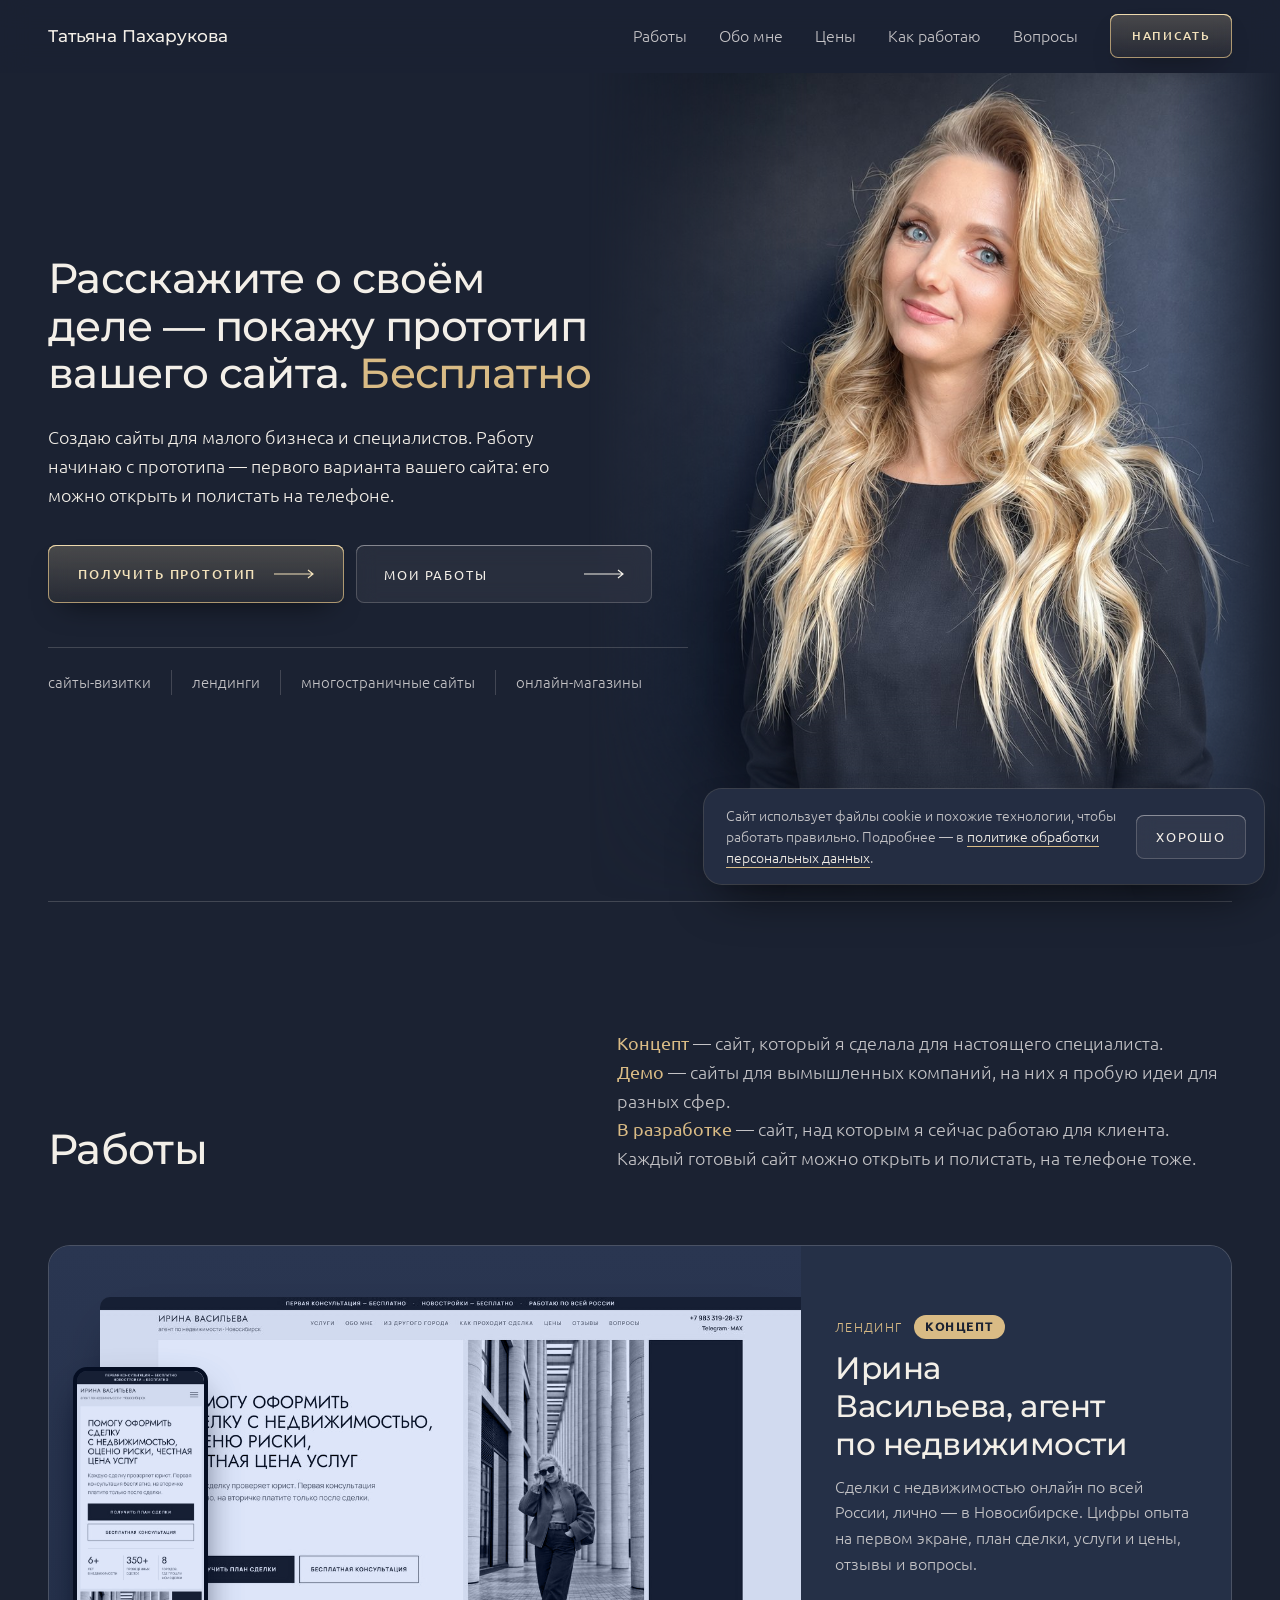
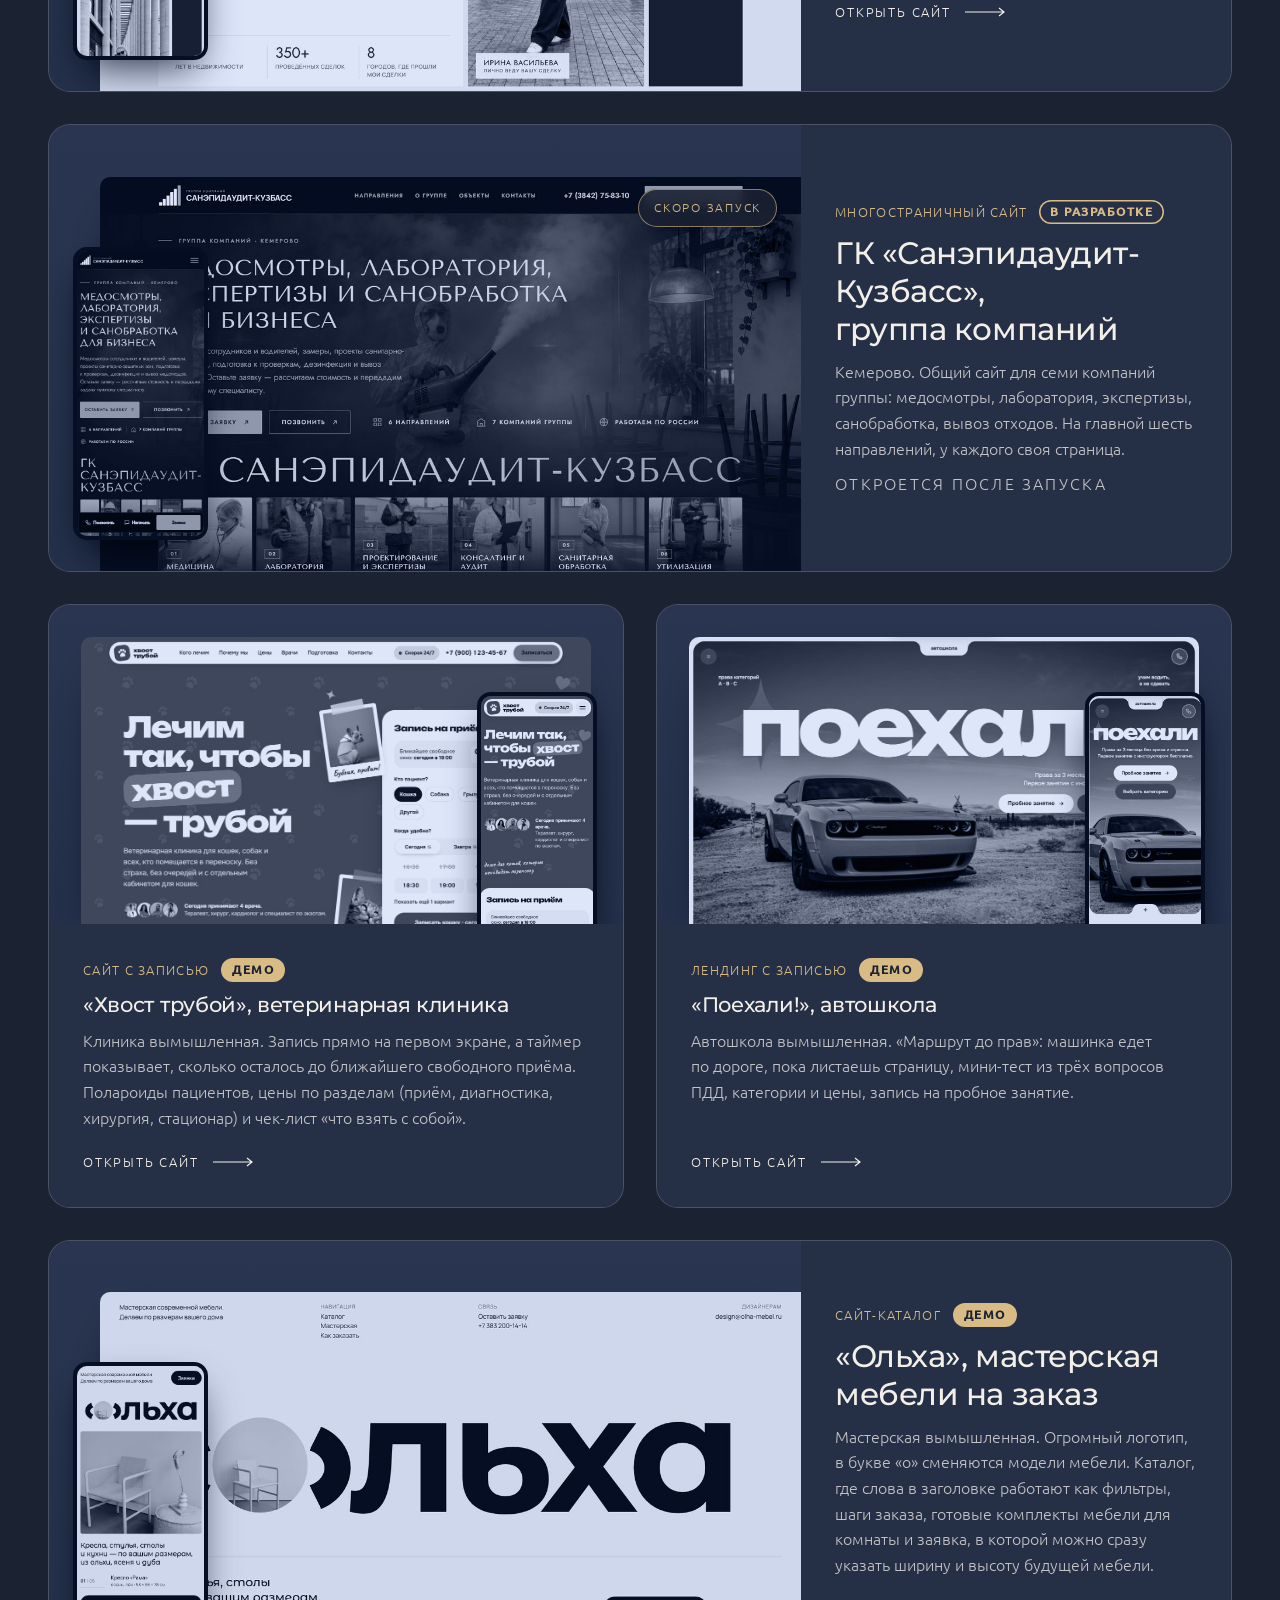
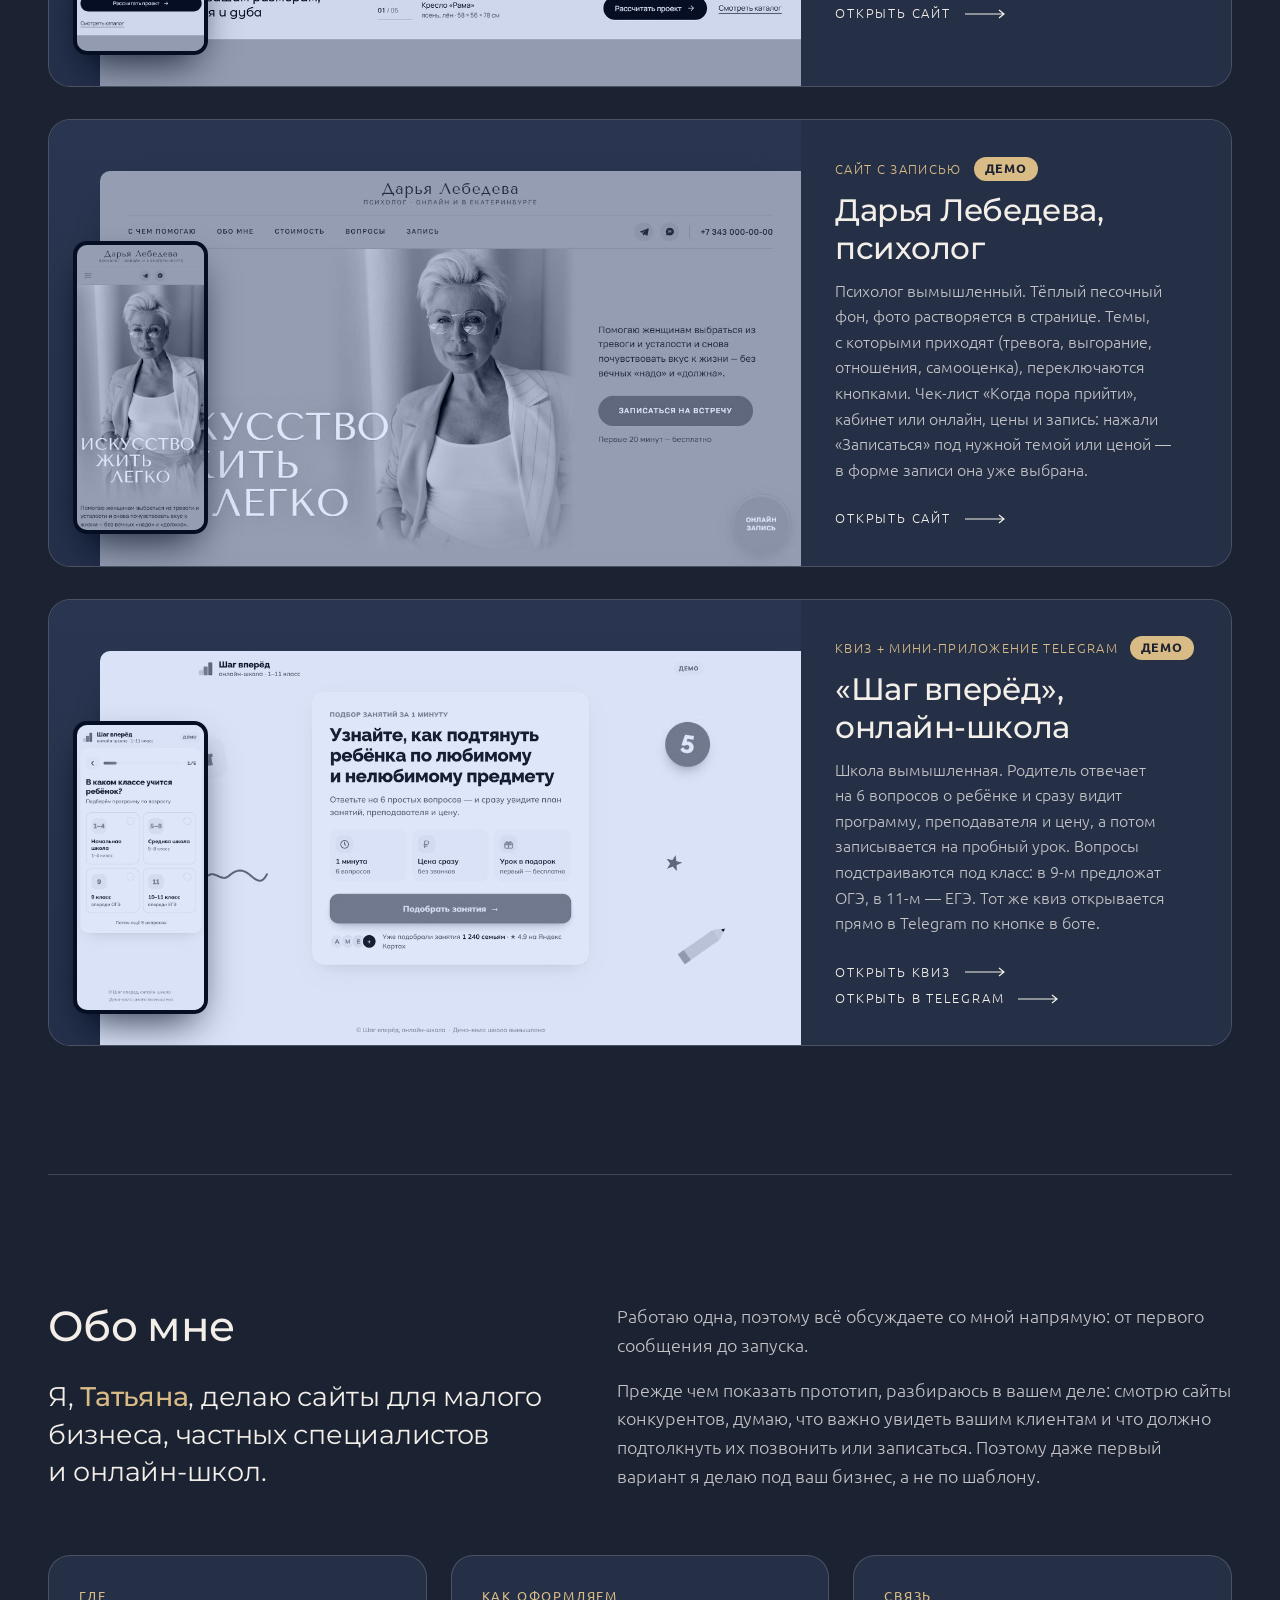
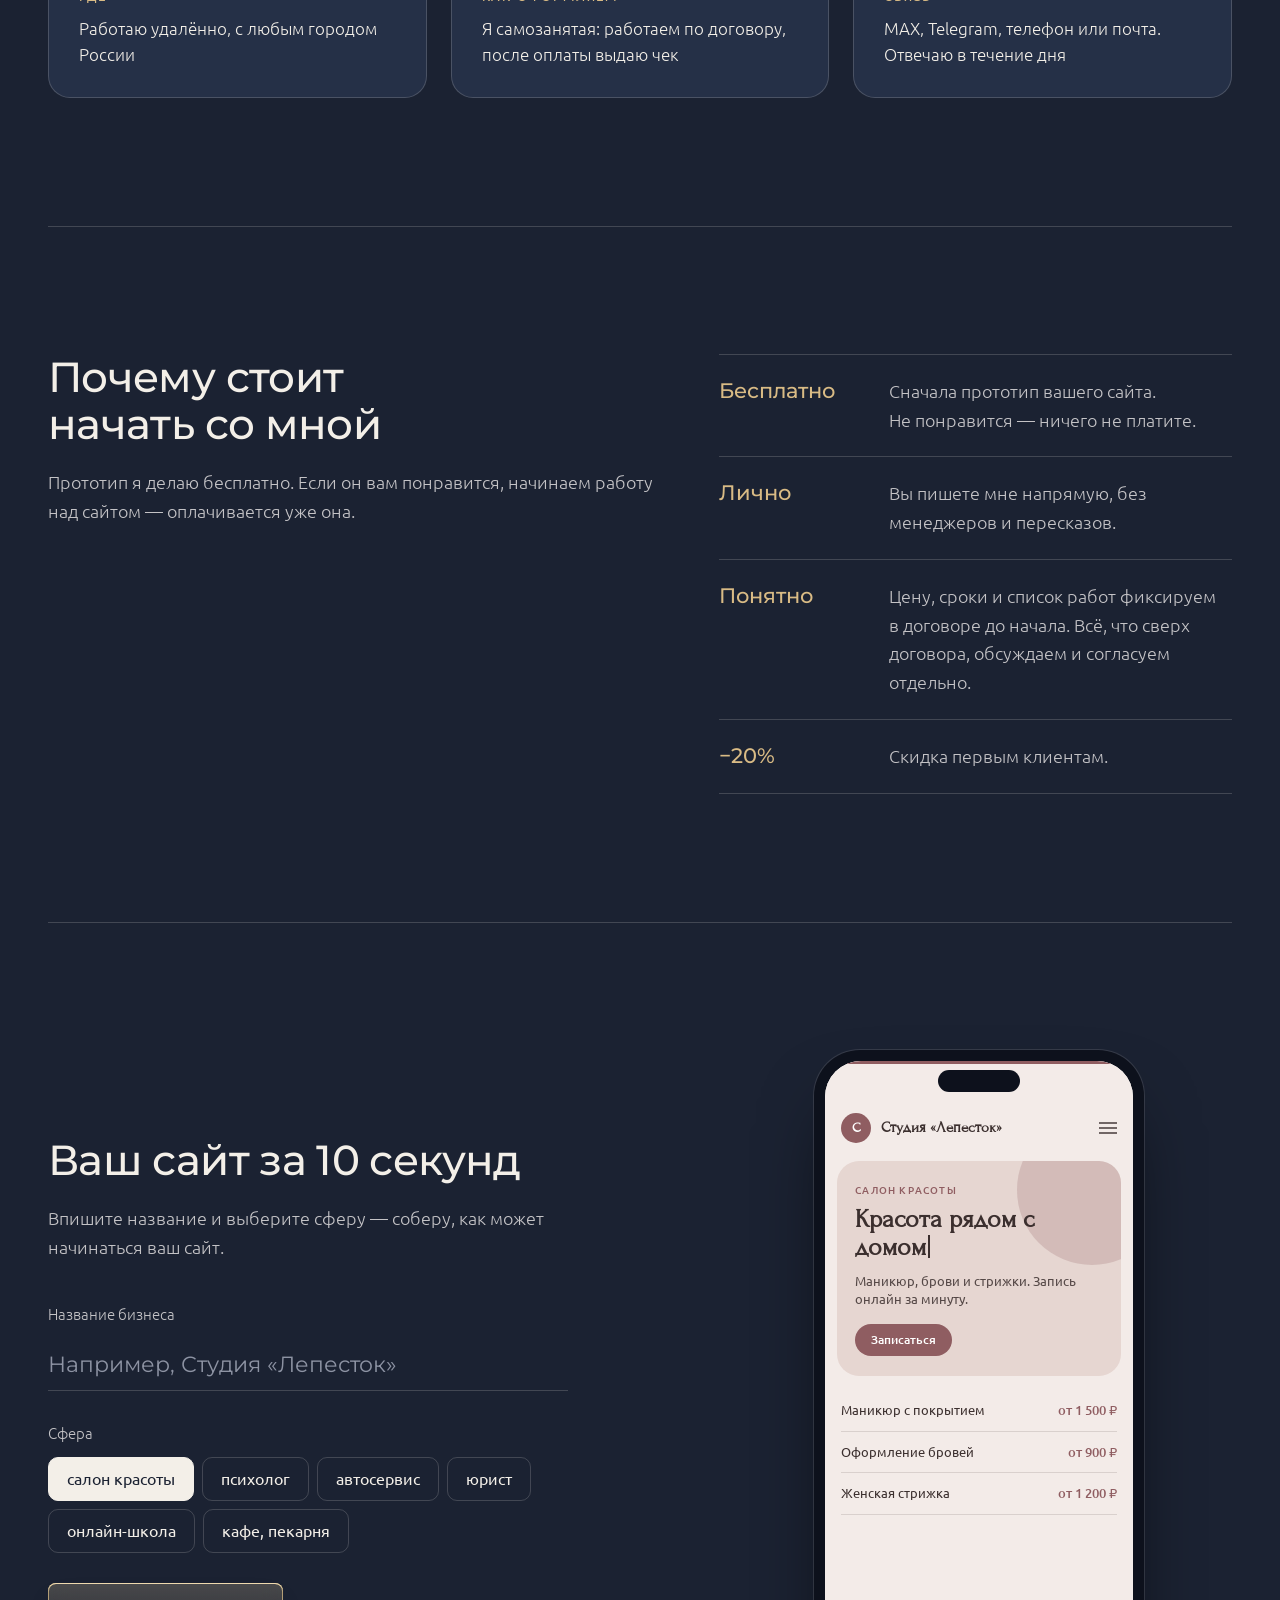
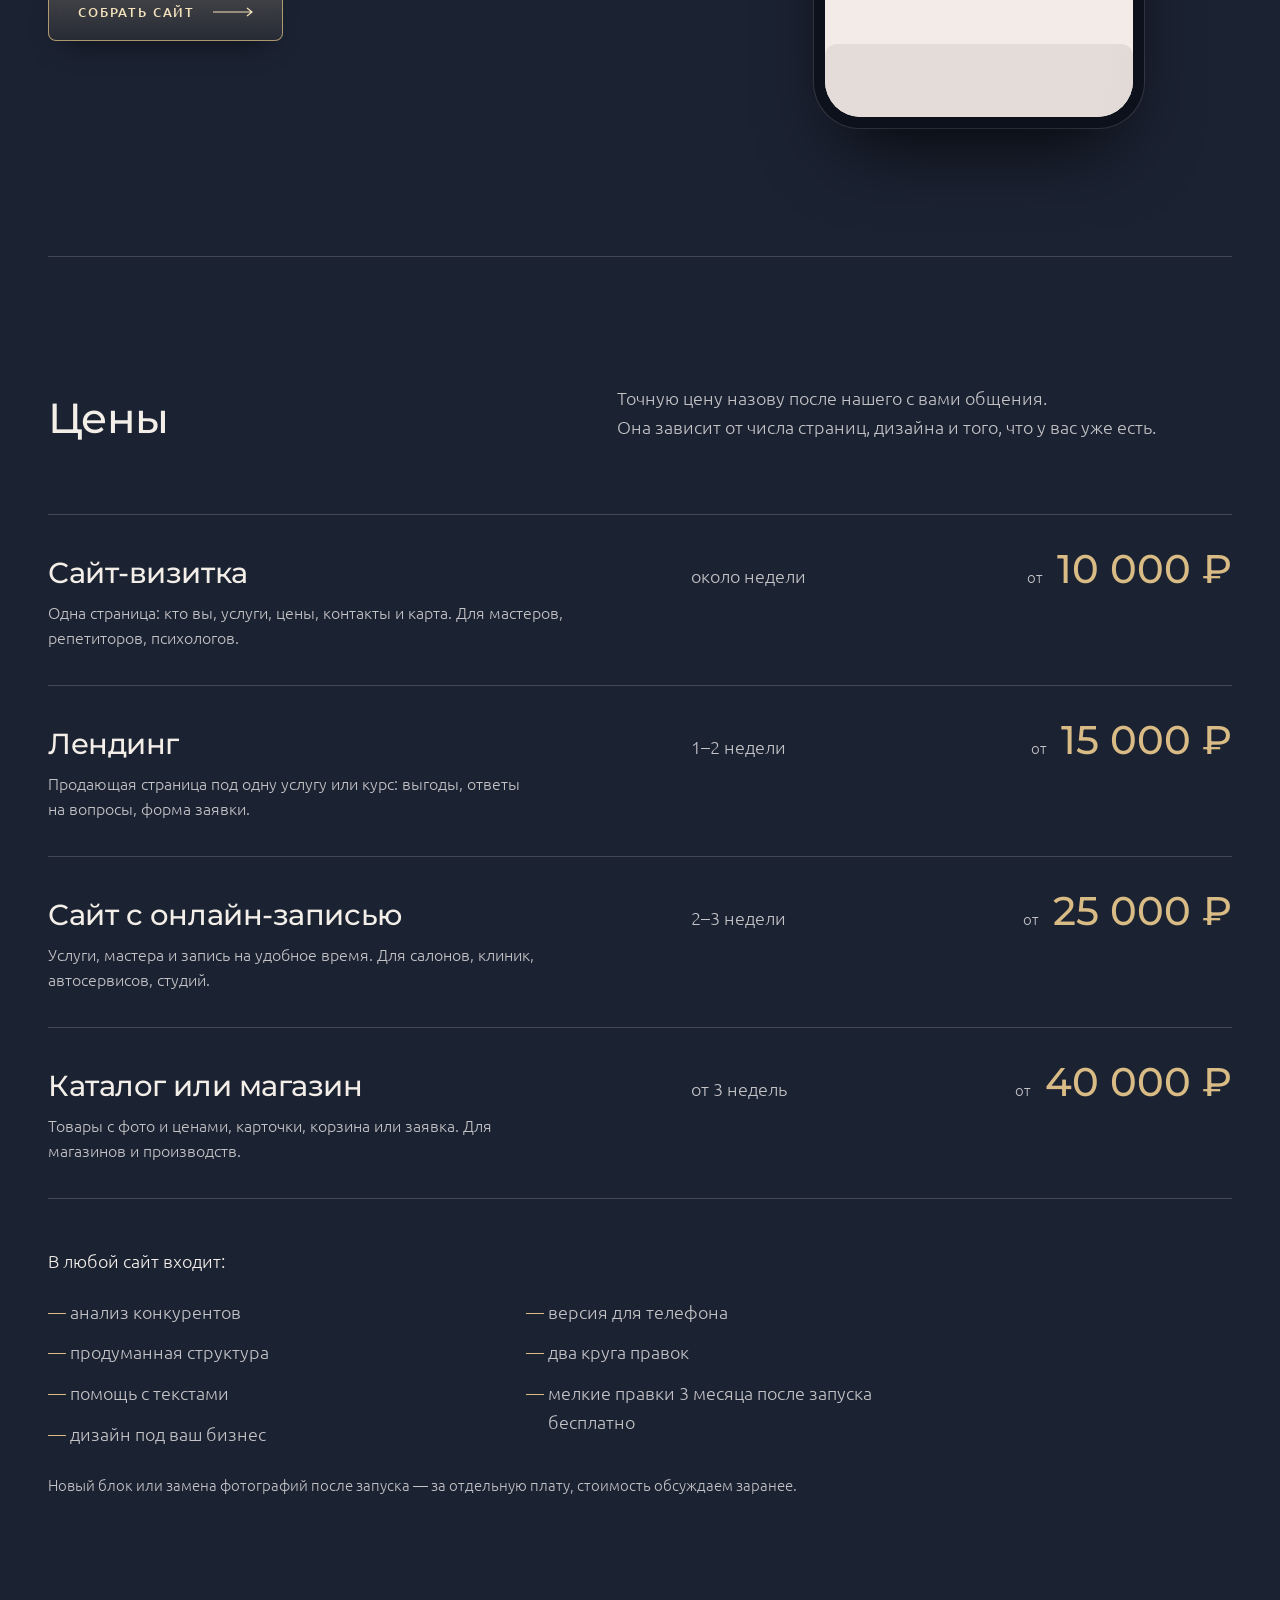
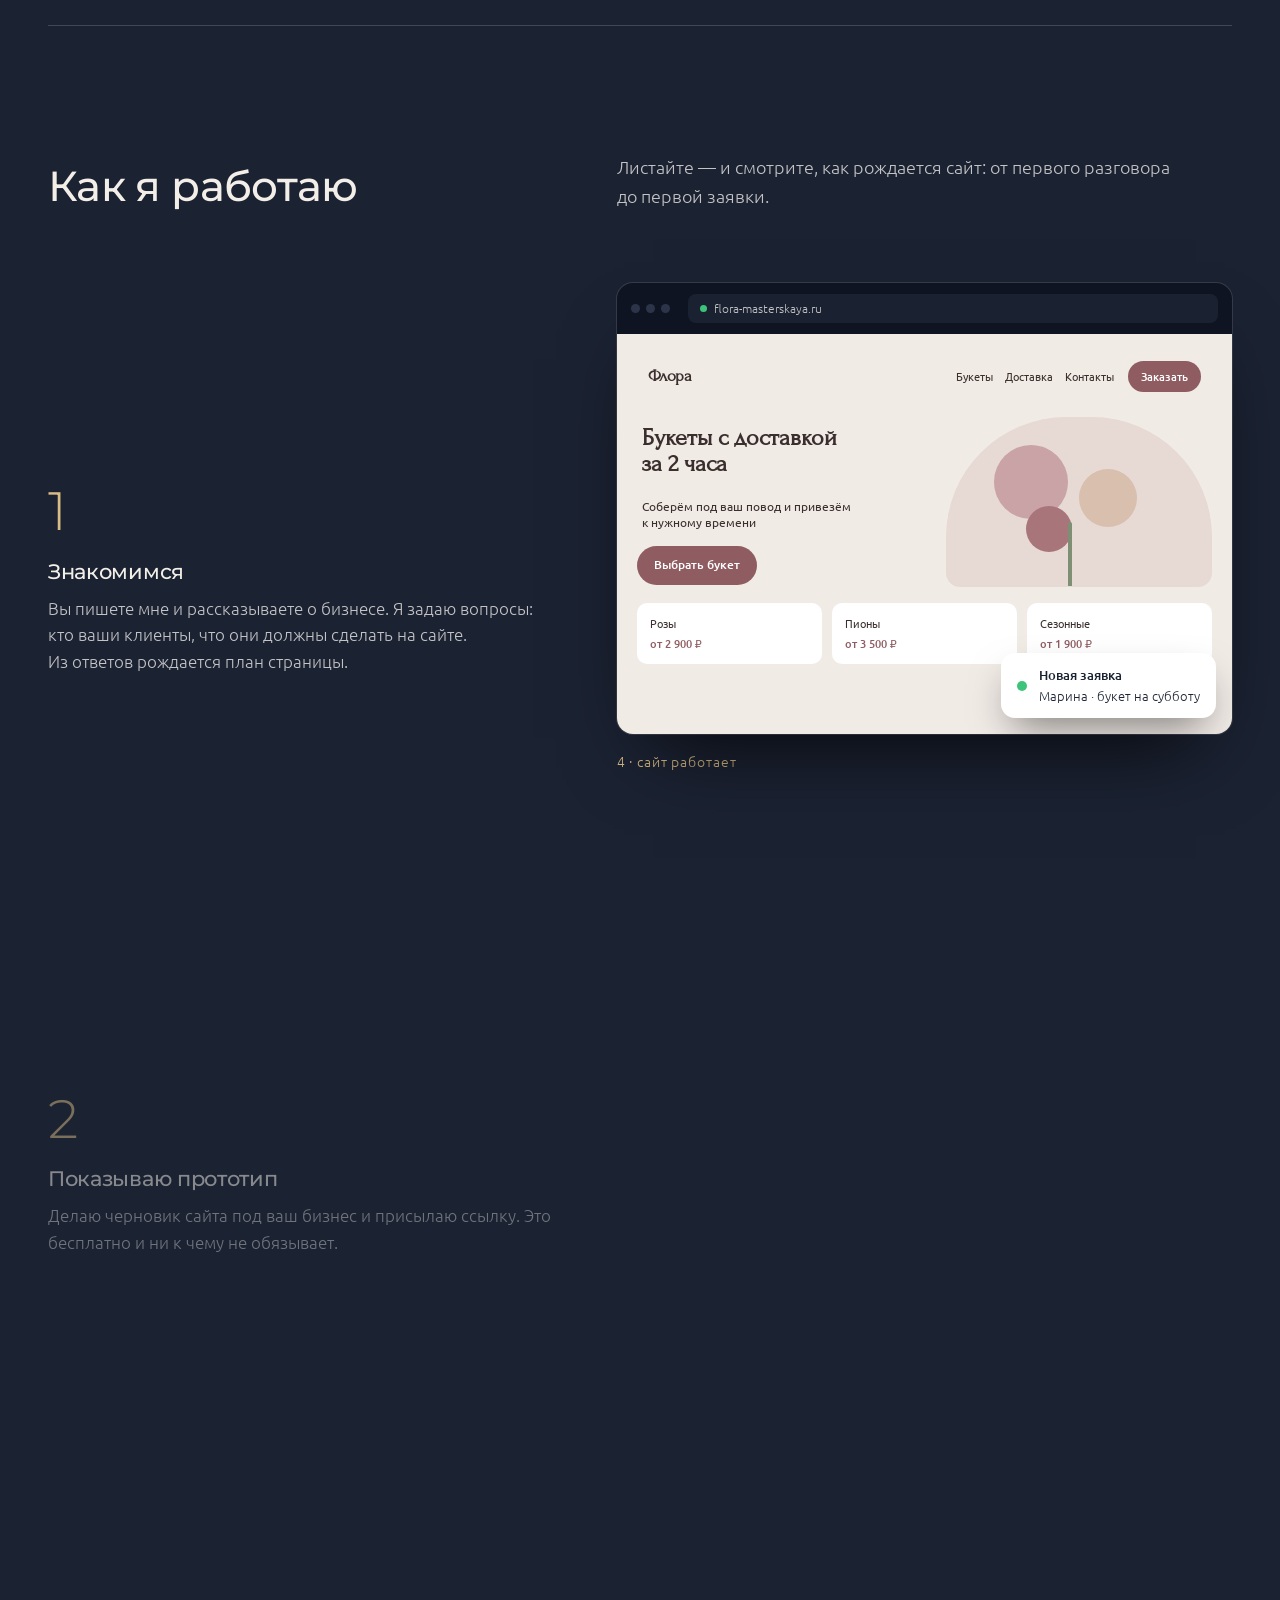
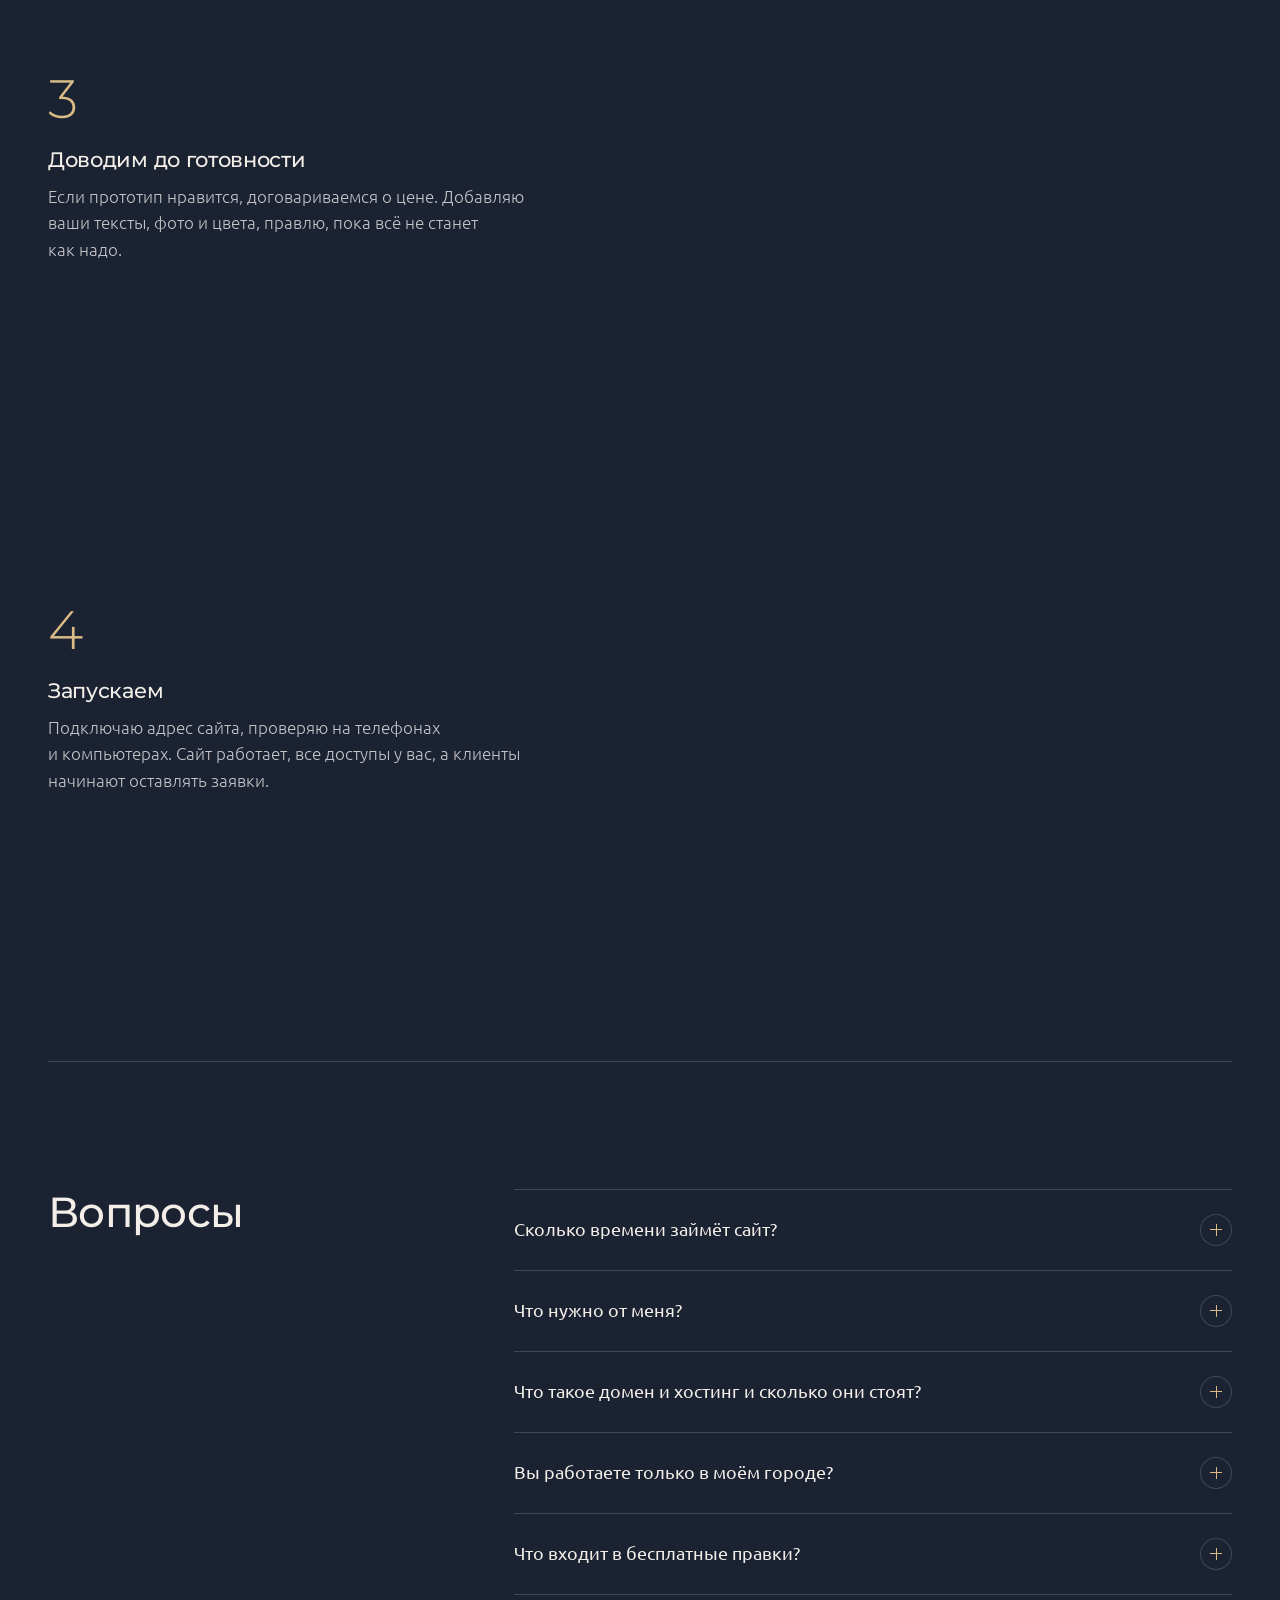
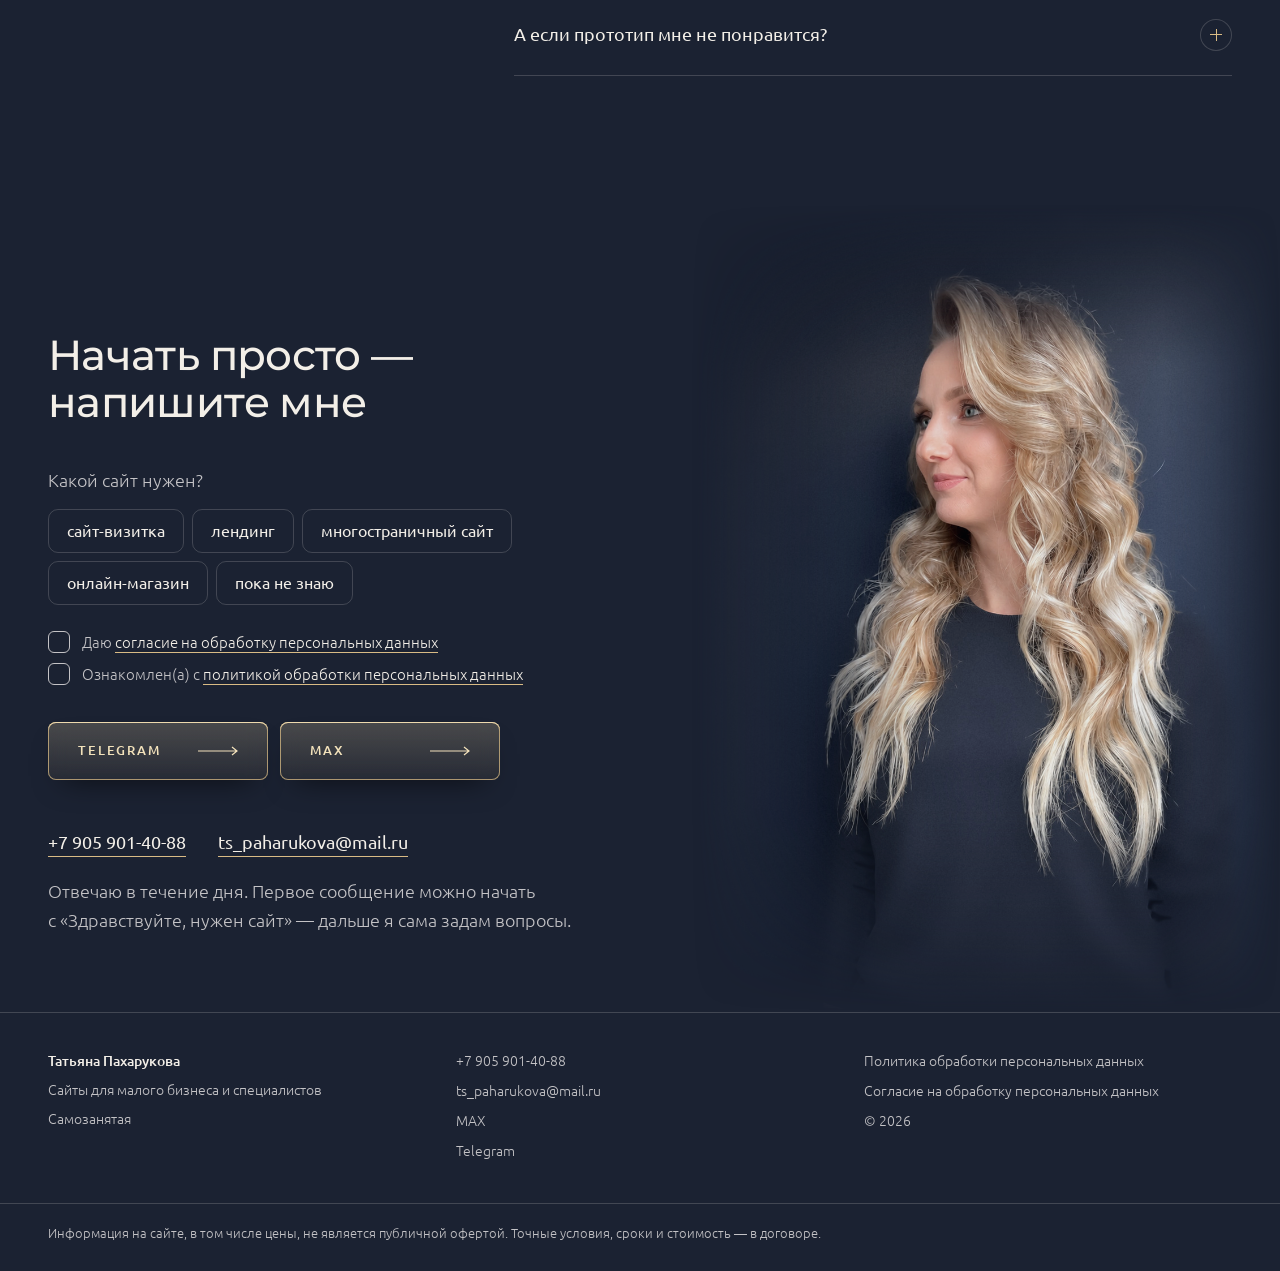
==== index.html @ 7e08c30f "Работы: карточка демо-квиза «Шаг вперёд» (квиз + Telegram) Co-Authored-By: Claude Opus 5.5 <noreply@" ====
<!doctype html>
<html lang="ru">
<head>
<meta charset="utf-8">
<meta name="viewport" content="width=device-width, initial-scale=1">
<title>Татьяна Пахарукова — сайты для малого бизнеса и специалистов</title>
<meta name="description" content="Создаю сайты для малого бизнеса и специалистов: сайты-визитки, лендинги, многостраничные сайты и онлайн-магазины. Прототип вашего сайта — бесплатно, до оплаты.">
<meta name="theme-color" content="#1b2232">
<link rel="icon" href="favicon.ico" sizes="any">
<link rel="icon" type="image/png" sizes="32x32" href="img/favicon-32.png">
<link rel="apple-touch-icon" href="img/apple-touch-icon.png">
<!-- Превью для мессенджеров. paharukova.github.io заменяется настоящим доменом при сборке (sobrat-dlya-hostinga.py) -->
<meta property="og:type" content="website">
<meta property="og:locale" content="ru_RU">
<meta property="og:site_name" content="Татьяна Пахарукова">
<meta property="og:title" content="Расскажите о своём деле — покажу прототип вашего сайта. Бесплатно">
<meta property="og:description" content="Создаю сайты для малого бизнеса и специалистов: сайты-визитки, лендинги, многостраничные сайты и онлайн-магазины.">
<meta property="og:url" content="https://paharukova.github.io/">
<meta property="og:image" content="https://paharukova.github.io/img/og.jpg?v=3">
<meta property="og:image:width" content="1200">
<meta property="og:image:height" content="630">
<meta name="twitter:card" content="summary_large_image">
<link rel="stylesheet" href="fonts/fonts.css?v=1">
<link rel="stylesheet" href="css/style.css?v=31">
</head>
<body>

<a class="skip" href="#works">К работам</a>

<header class="nav">
  <div class="wrap nav-in">
    <a class="brand" href="#top">Татьяна Пахарукова</a>
    <nav class="nav-links" aria-label="Разделы">
      <a href="#works">Работы</a>
      <a href="#about">Обо мне</a>
      <a href="#prices">Цены</a>
      <a href="#process">Как работаю</a>
      <a href="#faq">Вопросы</a>
    </nav>
    <a class="gold gold-sm" href="#contact"><span>Написать</span></a>
  </div>
</header>

<main id="top">

  <!-- ===== Первый экран ===== -->
  <section class="hero">
    <canvas class="sparks" aria-hidden="true"></canvas>
    <div class="wrap hero-in">
      <div class="hero-photo"><img src="img/tatiana-hero.jpg" width="1100" height="1391" alt="Татьяна Пахарукова"></div>
      <div class="hero-text">
        <h1>Расскажите о&nbsp;своём деле&nbsp;— покажу прототип вашего сайта. <b>Бесплатно</b></h1>
        <p class="sub">Создаю сайты для малого бизнеса и&nbsp;специалистов. Работу начинаю с&nbsp;прототипа&nbsp;— первого варианта вашего сайта: его можно открыть и&nbsp;полистать на&nbsp;телефоне.</p>
        <div class="actions">
          <a class="gold" href="#contact"><span>Получить прототип</span><svg class="arrow" viewBox="0 0 40 10" aria-hidden="true"><path d="M0 5h39M34 1l5 4-5 4"/></svg></a>
          <a class="pill" href="#works">Мои работы<svg class="arrow" viewBox="0 0 40 10" aria-hidden="true"><path d="M0 5h39M34 1l5 4-5 4"/></svg></a>
        </div>
        <p class="facts"><span>сайты-визитки</span><span>лендинги</span><span>многостраничные сайты</span><span>онлайн-магазины</span></p>
      </div>
    </div>
  </section>

  <!-- ===== Работы ===== -->
  <section class="works" id="works">
    <div class="wrap">
      <div class="sec-head">
        <h2>Работы</h2>
        <p><b>Концепт</b>&nbsp;— сайт, который я&nbsp;сделала для настоящего специалиста.<br><b>Демо</b>&nbsp;— сайты для вымышленных компаний, на&nbsp;них я&nbsp;пробую идеи для разных сфер.<br><b>В&nbsp;разработке</b>&nbsp;— сайт, над которым я&nbsp;сейчас работаю для клиента.<br>Каждый готовый сайт можно открыть и&nbsp;полистать, на&nbsp;телефоне тоже.</p>
      </div>

      <div class="projects">
        <article class="project project-xl">
          <a class="shot" href="https://paharukova.github.io/prototipy/irina-vasilyeva/final/" target="_blank" rel="noopener" aria-label="Открыть сайт Ирины Васильевой, агента по недвижимости">
            <img class="shot-d" src="img/irina-bez-tekstury.jpg" width="1200" height="675" alt="" loading="lazy">
            <img class="shot-m" src="img/irina-bez-tekstury-m.jpg" width="390" height="844" alt="" loading="lazy">
          </a>
          <div class="p-info">
            <p class="p-type">Лендинг <strong class="badge">концепт</strong></p>
            <h3>Ирина Васильева, агент по&nbsp;недвижимости</h3>
            <p>Сделки с&nbsp;недвижимостью онлайн по&nbsp;всей России, лично&nbsp;— в&nbsp;Новосибирске. Цифры опыта на&nbsp;первом экране, план сделки, услуги и&nbsp;цены, отзывы и&nbsp;вопросы.</p>
            <a class="more" href="https://paharukova.github.io/prototipy/irina-vasilyeva/final/" target="_blank" rel="noopener">Открыть сайт<svg class="arrow" viewBox="0 0 40 10" aria-hidden="true"><path d="M0 5h39M34 1l5 4-5 4"/></svg></a>
          </div>
        </article>

        <!-- Сайт в работе: ссылки нет, пока сайт не запущен. После запуска заменить div.shot на <a class="shot" href="…"> и вернуть «Открыть сайт» -->
        <article class="project project-xl project-soon">
          <div class="shot">
            <img class="shot-d" src="img/sanepidaudit-espresso.jpg" width="1200" height="675" alt="" loading="lazy">
            <img class="shot-m" src="img/sanepidaudit-espresso-m.jpg" width="390" height="844" alt="" loading="lazy">
            <span class="soon-label">Скоро запуск</span>
          </div>
          <div class="p-info">
            <p class="p-type">Многостраничный сайт <strong class="badge badge-soon">в&nbsp;разработке</strong></p>
            <h3>ГК «Санэпидаудит-Кузбасс», группа компаний</h3>
            <p>Кемерово. Общий сайт для семи компаний группы: медосмотры, лаборатория, экспертизы, санобработка, вывоз отходов. На&nbsp;главной шесть направлений, у&nbsp;каждого своя страница.</p>
            <p class="more more-off">Откроется после запуска</p>
          </div>
        </article>

        <article class="project">
          <a class="shot" href="demo/vet-klinika/" target="_blank" rel="noopener" aria-label="Открыть демо-сайт ветклиники">
            <img class="shot-d" src="img/vet-klinika.jpg" width="1200" height="675" alt="" loading="lazy">
            <img class="shot-m" src="img/vet-klinika-m.jpg" width="390" height="844" alt="" loading="lazy">
          </a>
          <div class="p-info">
            <p class="p-type">Сайт с записью <strong class="badge">демо</strong></p>
            <h3>«Хвост трубой», ветеринарная клиника</h3>
            <p>Клиника вымышленная. Запись прямо на&nbsp;первом экране, а&nbsp;таймер показывает, сколько осталось до&nbsp;ближайшего свободного приёма. Полароиды пациентов, цены по&nbsp;разделам (приём, диагностика, хирургия, стационар) и&nbsp;чек-лист «что взять с&nbsp;собой».</p>
            <a class="more" href="demo/vet-klinika/" target="_blank" rel="noopener">Открыть сайт<svg class="arrow" viewBox="0 0 40 10" aria-hidden="true"><path d="M0 5h39M34 1l5 4-5 4"/></svg></a>
          </div>
        </article>

        <article class="project">
          <a class="shot" href="demo/avtoshkola-poehali/" target="_blank" rel="noopener" aria-label="Открыть демо-сайт автошколы «Поехали!»">
            <img class="shot-d" src="img/avtoshkola-poehali.jpg" width="1200" height="675" alt="" loading="lazy">
            <img class="shot-m" src="img/avtoshkola-poehali-m.jpg" width="390" height="844" alt="" loading="lazy">
          </a>
          <div class="p-info">
            <p class="p-type">Лендинг с записью <strong class="badge">демо</strong></p>
            <h3>«Поехали!», автошкола</h3>
            <p>Автошкола вымышленная. «Маршрут до&nbsp;прав»: машинка едет по&nbsp;дороге, пока листаешь страницу, мини-тест из&nbsp;трёх вопросов ПДД, категории и&nbsp;цены, запись на&nbsp;пробное занятие.</p>
            <a class="more" href="demo/avtoshkola-poehali/" target="_blank" rel="noopener">Открыть сайт<svg class="arrow" viewBox="0 0 40 10" aria-hidden="true"><path d="M0 5h39M34 1l5 4-5 4"/></svg></a>
          </div>
        </article>

        <article class="project project-xl">
          <a class="shot" href="demo/mebel-olha/" target="_blank" rel="noopener" aria-label="Открыть демо-сайт мебельной мастерской «Ольха»">
            <img class="shot-d" src="img/mebel-olha.jpg" width="1200" height="675" alt="" loading="lazy">
            <img class="shot-m" src="img/mebel-olha-m.jpg" width="390" height="844" alt="" loading="lazy">
          </a>
          <div class="p-info">
            <p class="p-type">Сайт-каталог <strong class="badge">демо</strong></p>
            <h3>«Ольха», мастерская мебели на&nbsp;заказ</h3>
            <p>Мастерская вымышленная. Огромный логотип, в&nbsp;букве «о» сменяются модели мебели. Каталог, где слова в&nbsp;заголовке работают как фильтры, шаги заказа, готовые комплекты мебели для комнаты и&nbsp;заявка, в&nbsp;которой можно сразу указать ширину и&nbsp;высоту будущей мебели.</p>
            <a class="more" href="demo/mebel-olha/" target="_blank" rel="noopener">Открыть сайт<svg class="arrow" viewBox="0 0 40 10" aria-hidden="true"><path d="M0 5h39M34 1l5 4-5 4"/></svg></a>
          </div>
        </article>

        <article class="project project-xl">
          <a class="shot" href="demo/psiholog/" target="_blank" rel="noopener" aria-label="Открыть демо-сайт психолога Дарьи Лебедевой">
            <img class="shot-d" src="img/psiholog.jpg" width="1200" height="675" alt="" loading="lazy">
            <img class="shot-m" src="img/psiholog-m.jpg" width="390" height="844" alt="" loading="lazy">
          </a>
          <div class="p-info">
            <p class="p-type">Сайт с записью <strong class="badge">демо</strong></p>
            <h3>Дарья Лебедева, психолог</h3>
            <p>Психолог вымышленный. Тёплый песочный фон, фото растворяется в&nbsp;странице. Темы, с&nbsp;которыми приходят (тревога, выгорание, отношения, самооценка), переключаются кнопками. Чек-лист «Когда пора прийти», кабинет или онлайн, цены и&nbsp;запись: нажали «Записаться» под нужной темой или ценой&nbsp;— в&nbsp;форме записи она уже выбрана.</p>
            <a class="more" href="demo/psiholog/" target="_blank" rel="noopener">Открыть сайт<svg class="arrow" viewBox="0 0 40 10" aria-hidden="true"><path d="M0 5h39M34 1l5 4-5 4"/></svg></a>
          </div>
        </article>

        <article class="project project-xl">
          <a class="shot" href="demo/kviz/" target="_blank" rel="noopener" aria-label="Открыть демо-квиз онлайн-школы «Шаг вперёд»">
            <img class="shot-d" src="img/kviz-shag.jpg" width="1200" height="675" alt="" loading="lazy">
            <img class="shot-m" src="img/kviz-shag-m.jpg" width="390" height="844" alt="" loading="lazy">
          </a>
          <div class="p-info">
            <p class="p-type">Квиз + мини-приложение Telegram <strong class="badge">демо</strong></p>
            <h3>«Шаг вперёд», онлайн-школа</h3>
            <p>Школа вымышленная. Родитель отвечает на&nbsp;6&nbsp;вопросов о&nbsp;ребёнке и&nbsp;сразу видит программу, преподавателя и&nbsp;цену, а&nbsp;потом записывается на&nbsp;пробный урок. Вопросы подстраиваются под класс: в&nbsp;9-м предложат ОГЭ, в&nbsp;11-м&nbsp;— ЕГЭ. Тот&nbsp;же квиз открывается прямо в&nbsp;Telegram по&nbsp;кнопке в&nbsp;боте.</p>
            <div class="more-row">
              <a class="more" href="demo/kviz/" target="_blank" rel="noopener">Открыть квиз<svg class="arrow" viewBox="0 0 40 10" aria-hidden="true"><path d="M0 5h39M34 1l5 4-5 4"/></svg></a>
              <a class="more" href="https://t.me/shag_vpered_demo_bot" target="_blank" rel="noopener">Открыть в&nbsp;Telegram<svg class="arrow" viewBox="0 0 40 10" aria-hidden="true"><path d="M0 5h39M34 1l5 4-5 4"/></svg></a>
            </div>
          </div>
        </article>
      </div>
    </div>
  </section>

  <!-- ===== Обо мне ===== -->
  <section class="about" id="about">
    <div class="wrap">
      <div class="about-in">
        <div class="about-side">
          <h2>Обо мне</h2>
          <p class="about-lead">Я, <b>Татьяна</b>, делаю сайты для малого бизнеса, частных специалистов и&nbsp;онлайн-школ.</p>
        </div>
        <div class="about-text">
          <p>Работаю одна, поэтому всё обсуждаете со&nbsp;мной напрямую: от&nbsp;первого сообщения до&nbsp;запуска.</p>
          <p>Прежде чем показать прототип, разбираюсь в&nbsp;вашем деле: смотрю сайты конкурентов, думаю, что важно увидеть вашим клиентам и&nbsp;что должно подтолкнуть их позвонить или записаться. Поэтому даже первый вариант я&nbsp;делаю под ваш бизнес, а&nbsp;не&nbsp;по&nbsp;шаблону.</p>
        </div>
      </div>
      <ul class="about-cards">
        <li><b>Где</b><span>Работаю удалённо, с&nbsp;любым городом России</span></li>
        <li><b>Как оформляем</b><span>Я&nbsp;самозанятая: работаем по&nbsp;договору, после оплаты выдаю чек</span></li>
        <li><b>Связь</b><span>MAX, Telegram, телефон или почта. Отвечаю в&nbsp;течение дня</span></li>
      </ul>
    </div>
  </section>

  <!-- ===== Почему стоит начать со мной (сюда же встанут отзывы) ===== -->
  <section class="why" id="why">
    <div class="wrap why-in">
      <div class="why-head">
        <h2>Почему стоит начать со&nbsp;мной</h2>
        <p>Прототип я&nbsp;делаю бесплатно. Если он&nbsp;вам понравится, начинаем работу над сайтом&nbsp;— оплачивается уже она.</p>
      </div>
      <ul class="rows">
        <li><b>Бесплатно</b><span>Сначала прототип вашего сайта. Не&nbsp;понравится&nbsp;— ничего не&nbsp;платите.</span></li>
        <li><b>Лично</b><span>Вы пишете мне напрямую, без менеджеров и&nbsp;пересказов.</span></li>
        <li><b>Понятно</b><span>Цену, сроки и&nbsp;список работ фиксируем в&nbsp;договоре до&nbsp;начала. Всё, что сверх договора, обсуждаем и&nbsp;согласуем отдельно.</span></li>
        <li><b>−20%</b><span>Скидка первым клиентам.</span></li>
      </ul>
    </div>
    <!-- Отзыв: когда Ирина напишет отзыв на Авито, вставить сюда карточку с его текстом и ссылкой на Авито -->
  </section>

  <!-- ===== Ваш сайт за 10 секунд ===== -->
  <section class="builder" id="try">
    <div class="wrap builder-in">
      <div class="builder-text">
        <h2>Ваш сайт за&nbsp;10&nbsp;секунд</h2>
        <p class="builder-lead">Впишите название и&nbsp;выберите сферу — соберу, как может начинаться ваш сайт.</p>
        <form class="builder-form" novalidate>
          <label class="field">
            <span>Название бизнеса</span>
            <input type="text" name="biz" maxlength="40" autocomplete="organization" placeholder="Например, Студия «Лепесток»">
          </label>
          <div class="field" role="group" aria-labelledby="sph-label">
            <span id="sph-label">Сфера</span>
            <div class="chips">
              <button class="chip" type="button" data-sphere="beauty" aria-pressed="true">салон красоты</button>
              <button class="chip" type="button" data-sphere="psy" aria-pressed="false">психолог</button>
              <button class="chip" type="button" data-sphere="auto" aria-pressed="false">автосервис</button>
              <button class="chip" type="button" data-sphere="law" aria-pressed="false">юрист</button>
              <button class="chip" type="button" data-sphere="school" aria-pressed="false">онлайн-школа</button>
              <button class="chip" type="button" data-sphere="cafe" aria-pressed="false">кафе, пекарня</button>
            </div>
          </div>
          <button class="gold" type="submit"><span>Собрать сайт</span><svg class="arrow" viewBox="0 0 40 10" aria-hidden="true"><path d="M0 5h39M34 1l5 4-5 4"/></svg></button>
        </form>
        <div class="builder-after" hidden>
          <p>Это набросок за&nbsp;10&nbsp;секунд. Настоящий прототип — с&nbsp;вашими услугами, ценами и&nbsp;фото — сделаю бесплатно, до&nbsp;оплаты.</p>
          <div class="consent-box" data-consent>
            <label class="consent"><input type="checkbox" data-agree="pd"><span>Даю <a href="soglasie.html" target="_blank">согласие на&nbsp;обработку персональных данных</a></span></label>
            <label class="consent"><input type="checkbox" data-agree="policy"><span>Ознакомлен(а) с&nbsp;<a href="politika.html" target="_blank">политикой обработки персональных данных</a></span></label>
            <p class="consent-err" aria-live="polite"></p>
          </div>
          <p class="builder-want">Хочу такой&nbsp;— напишите мне, где удобнее:</p>
          <div class="builder-cta">
            <div class="btn-pair">
              <a class="gold" data-want data-tg data-gated href="https://t.me/tatyana_p42" target="_blank" rel="noopener"><span>Telegram</span><svg class="arrow" viewBox="0 0 40 10" aria-hidden="true"><path d="M0 5h39M34 1l5 4-5 4"/></svg></a>
              <a class="gold" data-want data-gated data-copy href="https://max.ru/u/f9LHodD0cOJ_tmUglvRTNWrcXaifk9UuY4X419o49zy88yQsmVHHWd0ijb8" target="_blank" rel="noopener"><span>MAX</span><svg class="arrow" viewBox="0 0 40 10" aria-hidden="true"><path d="M0 5h39M34 1l5 4-5 4"/></svg></a>
            </div>
            <a class="more" href="#contact">Другой способ связи</a>
          </div>
          <p class="copy-note" aria-live="polite"></p>
        </div>
      </div>

      <div class="phone" aria-live="polite">
        <div class="phone-screen">
          <div class="ms" data-sphere="beauty">
            <div class="ms-progress" aria-hidden="true"><i></i></div>
            <div class="ms-nav ms-el"><span class="ms-logo"></span><b class="ms-name">Студия «Лепесток»</b><span class="ms-burger" aria-hidden="true"></span></div>
            <div class="ms-hero ms-el">
              <span class="ms-shape" aria-hidden="true"></span>
              <p class="ms-kick"></p>
              <p class="ms-title"></p>
              <p class="ms-sub"></p>
              <span class="ms-btn"></span>
            </div>
            <ul class="ms-list">
              <li class="ms-el"><span></span><b></b></li>
              <li class="ms-el"><span></span><b></b></li>
              <li class="ms-el"><span></span><b></b></li>
            </ul>
            <div class="ms-bar ms-el"><span class="ms-btn ms-btn-full"></span></div>
          </div>
        </div>
      </div>
    </div>
  </section>

  <!-- ===== Цены ===== -->
  <section class="prices" id="prices">
    <div class="wrap">
      <div class="sec-head">
        <h2>Цены</h2>
        <p>Точную цену назову после нашего с&nbsp;вами общения.<br>Она зависит от&nbsp;числа страниц, дизайна и&nbsp;того, что у&nbsp;вас уже есть.</p>
      </div>
      <ul class="price-list">
        <li class="price">
          <div class="price-name"><h3>Сайт-визитка</h3><p>Одна страница: кто вы, услуги, цены, контакты и&nbsp;карта. Для мастеров, репетиторов, психологов.</p></div>
          <p class="price-time">около недели</p>
          <p class="price-sum"><small>от</small> 10&nbsp;000&nbsp;₽</p>
        </li>
        <li class="price">
          <div class="price-name"><h3>Лендинг</h3><p>Продающая страница под одну услугу или курс: выгоды, ответы на&nbsp;вопросы, форма заявки.</p></div>
          <p class="price-time">1–2 недели</p>
          <p class="price-sum"><small>от</small> 15&nbsp;000&nbsp;₽</p>
        </li>
        <li class="price">
          <div class="price-name"><h3>Сайт с онлайн-записью</h3><p>Услуги, мастера и&nbsp;запись на&nbsp;удобное время. Для салонов, клиник, автосервисов, студий.</p></div>
          <p class="price-time">2–3 недели</p>
          <p class="price-sum"><small>от</small> 25&nbsp;000&nbsp;₽</p>
        </li>
        <li class="price">
          <div class="price-name"><h3>Каталог или магазин</h3><p>Товары с&nbsp;фото и&nbsp;ценами, карточки, корзина или заявка. Для магазинов и&nbsp;производств.</p></div>
          <p class="price-time">от 3 недель</p>
          <p class="price-sum"><small>от</small> 40&nbsp;000&nbsp;₽</p>
        </li>
      </ul>
      <div class="extras">
        <p class="extras-title">В любой сайт входит:</p>
        <ul class="incl-list">
          <li>анализ конкурентов</li>
          <li>продуманная структура</li>
          <li>помощь с&nbsp;текстами</li>
          <li>дизайн под ваш бизнес</li>
          <li>версия для телефона</li>
          <li>два круга правок</li>
          <li>мелкие правки 3&nbsp;месяца после запуска бесплатно</li>
        </ul>
        <p class="extras-note">Новый блок или замена фотографий после запуска — за&nbsp;отдельную плату, стоимость обсуждаем заранее.</p>
      </div>
    </div>
  </section>

  <!-- ===== Как работаю ===== -->
  <section class="process" id="process">
    <div class="wrap">
      <div class="sec-head">
        <h2>Как я работаю</h2>
        <p>Листайте — и&nbsp;смотрите, как рождается сайт: от&nbsp;первого разговора до&nbsp;первой заявки.</p>
      </div>
      <div class="story">
        <ol class="steps">
          <li class="step" data-stage="0">
            <h3>Знакомимся</h3>
            <p>Вы пишете мне и&nbsp;рассказываете о&nbsp;бизнесе. Я&nbsp;задаю вопросы: кто ваши клиенты, что они должны сделать на&nbsp;сайте. Из&nbsp;ответов рождается план страницы.</p>
          </li>
          <li class="step" data-stage="1">
            <h3>Показываю прототип</h3>
            <p>Делаю черновик сайта под ваш бизнес и&nbsp;присылаю ссылку. Это бесплатно и&nbsp;ни&nbsp;к&nbsp;чему не&nbsp;обязывает.</p>
          </li>
          <li class="step" data-stage="2">
            <h3>Доводим до готовности</h3>
            <p>Если прототип нравится, договариваемся о&nbsp;цене. Добавляю ваши тексты, фото и&nbsp;цвета, правлю, пока всё не&nbsp;станет как надо.</p>
          </li>
          <li class="step" data-stage="3">
            <h3>Запускаем</h3>
            <p>Подключаю адрес сайта, проверяю на&nbsp;телефонах и&nbsp;компьютерах. Сайт работает, все доступы у&nbsp;вас, а&nbsp;клиенты начинают оставлять заявки.</p>
          </li>
        </ol>
        <div class="stage-wrap" aria-hidden="true">
          <div class="bf s0">
            <div class="bf-bar"><i></i><i></i><i></i><span class="bf-url"><em class="bf-draft">план страницы</em><em class="bf-proto">прототип · черновик</em><em class="bf-color">прототип · в работе</em><em class="bf-live">flora-masterskaya.ru</em></span></div>
            <div class="bf-page">
              <div class="bf-nav"><b class="bf-t">Флора</b><span class="bf-links"><i class="bf-t">Букеты</i><i class="bf-t">Доставка</i><i class="bf-t">Контакты</i></span><span class="bf-btn bf-t">Заказать</span></div>
              <div class="bf-hero">
                <div class="bf-copy">
                  <p class="bf-h bf-t">Букеты с&nbsp;доставкой за&nbsp;2&nbsp;часа</p>
                  <p class="bf-p bf-t">Соберём под ваш повод и&nbsp;привезём к&nbsp;нужному времени</p>
                  <span class="bf-btn bf-btn-big bf-t">Выбрать букет</span>
                </div>
                <div class="bf-img"><span class="f1"></span><span class="f2"></span><span class="f3"></span><span class="stem"></span></div>
              </div>
              <div class="bf-cards">
                <div class="bf-card"><span class="bf-t">Розы</span><b class="bf-t">от 2&nbsp;900&nbsp;₽</b></div>
                <div class="bf-card"><span class="bf-t">Пионы</span><b class="bf-t">от 3&nbsp;500&nbsp;₽</b></div>
                <div class="bf-card"><span class="bf-t">Сезонные</span><b class="bf-t">от 1&nbsp;900&nbsp;₽</b></div>
              </div>
            </div>
            <div class="bf-toast"><span class="bf-dot"></span><div><b>Новая заявка</b><span>Марина · букет на&nbsp;субботу</span></div></div>
          </div>
          <p class="stage-label"><span class="l0">1 · план</span><span class="l1">2 · прототип</span><span class="l2">3 · цвета и&nbsp;фото</span><span class="l3">4 · сайт работает</span></p>
        </div>
      </div>
    </div>
  </section>

  <!-- ===== Вопросы ===== -->
  <section class="faq" id="faq">
    <div class="wrap faq-in">
      <h2>Вопросы</h2>
      <div class="qa">
        <details>
          <summary>Сколько времени займёт сайт?</summary>
          <p>Визитка — около недели, лендинг — 1–2 недели, магазин — от&nbsp;трёх недель. Сильнее всего сроки зависят от&nbsp;того, как быстро готовы тексты и&nbsp;фото.</p>
        </details>
        <details>
          <summary>Что нужно от меня?</summary>
          <p>Рассказать о&nbsp;своём деле и&nbsp;прислать то, что есть: логотип, фото, цены, контакты. Если чего-то нет, подскажу, где взять, и&nbsp;помогу с&nbsp;текстами.</p>
        </details>
        <details>
          <summary>Что такое домен и хостинг и сколько они стоят?</summary>
          <p>Домен — это адрес сайта, например, vash-salon.ru. Хостинг — место в&nbsp;интернете, где сайт хранится. Помогу выбрать и&nbsp;подключить, а&nbsp;оплачиваете вы их напрямую, обычно это несколько тысяч рублей в&nbsp;год.</p>
        </details>
        <details>
          <summary>Вы работаете только в моём городе?</summary>
          <p>Нет, я&nbsp;работаю удалённо с&nbsp;любым городом: всё обсуждаем в&nbsp;мессенджере или по&nbsp;телефону.</p>
        </details>
        <details>
          <summary>Что входит в бесплатные правки?</summary>
          <p>Три месяца после запуска бесплатно поправлю мелочи: опечатки, цены, телефон, часы работы, пару строк текста. Новый блок или замена фотографий — за&nbsp;отдельную плату, стоимость обсуждаем заранее.</p>
        </details>
        <details>
          <summary>А если прототип мне не понравится?</summary>
          <p>Тогда вы ничего не&nbsp;платите. Можно попросить другой вариант или просто отказаться.</p>
        </details>
      </div>
    </div>
  </section>

  <!-- ===== Контакты ===== -->
  <section class="contact" id="contact">
    <div class="contact-photo" aria-hidden="true"><img src="img/tatiana-kontakty-3.jpg" width="1041" height="1511" alt="" loading="lazy"></div>
    <div class="wrap contact-in">
      <div class="contact-text">
        <h2>Начать просто&nbsp;— напишите мне</h2>
        <div class="ask" role="group" aria-labelledby="ask-label">
          <p id="ask-label">Какой сайт нужен?</p>
          <div class="chips">
            <button class="chip" type="button" data-need="сайт-визитка" aria-pressed="false">сайт-визитка</button>
            <button class="chip" type="button" data-need="лендинг" aria-pressed="false">лендинг</button>
            <button class="chip" type="button" data-need="многостраничный сайт" aria-pressed="false">многостраничный сайт</button>
            <button class="chip" type="button" data-need="онлайн-магазин" aria-pressed="false">онлайн-магазин</button>
            <button class="chip" type="button" data-need="пока не знаю, нужен совет" aria-pressed="false">пока не знаю</button>
          </div>
        </div>
        <div class="consent-box" data-consent>
          <label class="consent"><input type="checkbox" data-agree="pd"><span>Даю <a href="soglasie.html" target="_blank">согласие на&nbsp;обработку персональных данных</a></span></label>
          <label class="consent"><input type="checkbox" data-agree="policy"><span>Ознакомлен(а) с&nbsp;<a href="politika.html" target="_blank">политикой обработки персональных данных</a></span></label>
          <p class="consent-err" aria-live="polite"></p>
        </div>
        <!-- Telegram — простая ссылка, временно. Когда сайт будет на reg.ru, её заменит форма заявки (в Telegram — только номер заявки) -->
        <div class="messengers btn-pair">
          <a class="gold" data-msg="tg" data-tg data-gated href="https://t.me/tatyana_p42" target="_blank" rel="noopener"><span>Telegram</span><svg class="arrow" viewBox="0 0 40 10" aria-hidden="true"><path d="M0 5h39M34 1l5 4-5 4"/></svg></a>
          <a class="gold" data-msg="max" data-gated data-copy href="https://max.ru/u/f9LHodD0cOJ_tmUglvRTNWrcXaifk9UuY4X419o49zy88yQsmVHHWd0ijb8" target="_blank" rel="noopener"><span>MAX</span><svg class="arrow" viewBox="0 0 40 10" aria-hidden="true"><path d="M0 5h39M34 1l5 4-5 4"/></svg></a>
        </div>
        <p class="copy-note" aria-live="polite"></p>
        <p class="contact-direct">
          <a href="tel:+79059014088">+7 905 901-40-88</a>
          <a href="mailto:ts_paharukova@mail.ru">ts_paharukova@mail.ru</a>
        </p>
        <p class="contact-note">Отвечаю в&nbsp;течение дня. Первое сообщение можно начать с&nbsp;«Здравствуйте, нужен сайт» — дальше я&nbsp;сама задам вопросы.</p>
      </div>
    </div>
  </section>
</main>

<footer class="foot">
  <div class="wrap foot-in">
    <div class="foot-col">
      <b>Татьяна Пахарукова</b>
      <span>Сайты для малого бизнеса и специалистов</span>
      <span>Самозанятая</span>
    </div>
    <div class="foot-col">
      <a href="tel:+79059014088">+7 905 901-40-88</a>
      <a href="mailto:ts_paharukova@mail.ru">ts_paharukova@mail.ru</a>
      <a data-max-link href="https://max.ru/u/f9LHodD0cOJ_tmUglvRTNWrcXaifk9UuY4X419o49zy88yQsmVHHWd0ijb8" target="_blank" rel="noopener">MAX</a>
      <a href="https://t.me/tatyana_p42" target="_blank" rel="noopener">Telegram</a>
    </div>
    <div class="foot-col">
      <a href="politika.html">Политика обработки персональных данных</a>
      <a href="soglasie.html">Согласие на обработку персональных данных</a>
      <span>© 2026</span>
    </div>
  </div>
  <p class="wrap foot-note">Информация на&nbsp;сайте, в&nbsp;том числе цены, не&nbsp;является публичной офертой. Точные условия, сроки и&nbsp;стоимость — в&nbsp;договоре.</p>
</footer>

<div class="cookie" role="region" aria-label="Уведомление о файлах cookie" hidden>
  <p>Сайт использует файлы cookie и&nbsp;похожие технологии, чтобы работать правильно. Подробнее — в&nbsp;<a href="politika.html#cookie">политике обработки персональных данных</a>.</p>
  <button class="pill cookie-ok" type="button">Хорошо</button>
</div>

<script src="js/main.js?v=12"></script>
</body>
</html>
---- fonts/fonts.css ----
/* Шрифты лежат прямо на сайте (без Google): Montserrat, Ubuntu, Comfortaa, Oswald, Forum. */
/* cyrillic-ext */
@font-face {
  font-family: 'Comfortaa';
  font-style: normal;
  font-weight: 700;
  font-display: swap;
  src: url(comfortaa-700-cyrillic-ext.woff2) format('woff2');
  unicode-range: U+0460-052F, U+1C80-1C8A, U+20B4, U+2DE0-2DFF, U+A640-A69F, U+FE2E-FE2F;
}
/* cyrillic */
@font-face {
  font-family: 'Comfortaa';
  font-style: normal;
  font-weight: 700;
  font-display: swap;
  src: url(comfortaa-700-cyrillic.woff2) format('woff2');
  unicode-range: U+0301, U+0400-045F, U+0490-0491, U+04B0-04B1, U+2116;
}
/* latin-ext */
@font-face {
  font-family: 'Comfortaa';
  font-style: normal;
  font-weight: 700;
  font-display: swap;
  src: url(comfortaa-700-latin-ext.woff2) format('woff2');
  unicode-range: U+0100-02BA, U+02BD-02C5, U+02C7-02CC, U+02CE-02D7, U+02DD-02FF, U+0304, U+0308, U+0329, U+1D00-1DBF, U+1E00-1E9F, U+1EF2-1EFF, U+2020, U+20A0-20AB, U+20AD-20C4, U+2113, U+2C60-2C7F, U+A720-A7FF;
}
/* latin */
@font-face {
  font-family: 'Comfortaa';
  font-style: normal;
  font-weight: 700;
  font-display: swap;
  src: url(comfortaa-700-latin.woff2) format('woff2');
  unicode-range: U+0000-00FF, U+0131, U+0152-0153, U+02BB-02BC, U+02C6, U+02DA, U+02DC, U+0304, U+0308, U+0329, U+2000-206F, U+20AC, U+2122, U+2191, U+2193, U+2212, U+2215, U+FEFF, U+FFFD;
}
/* cyrillic-ext */
@font-face {
  font-family: 'Forum';
  font-style: normal;
  font-weight: 400;
  font-display: swap;
  src: url(forum-400-cyrillic-ext.woff2) format('woff2');
  unicode-range: U+0460-052F, U+1C80-1C8A, U+20B4, U+2DE0-2DFF, U+A640-A69F, U+FE2E-FE2F;
}
/* cyrillic */
@font-face {
  font-family: 'Forum';
  font-style: normal;
  font-weight: 400;
  font-display: swap;
  src: url(forum-400-cyrillic.woff2) format('woff2');
  unicode-range: U+0301, U+0400-045F, U+0490-0491, U+04B0-04B1, U+2116;
}
/* latin-ext */
@font-face {
  font-family: 'Forum';
  font-style: normal;
  font-weight: 400;
  font-display: swap;
  src: url(forum-400-latin-ext.woff2) format('woff2');
  unicode-range: U+0100-02BA, U+02BD-02C5, U+02C7-02CC, U+02CE-02D7, U+02DD-02FF, U+0304, U+0308, U+0329, U+1D00-1DBF, U+1E00-1E9F, U+1EF2-1EFF, U+2020, U+20A0-20AB, U+20AD-20C4, U+2113, U+2C60-2C7F, U+A720-A7FF;
}
/* latin */
@font-face {
  font-family: 'Forum';
  font-style: normal;
  font-weight: 400;
  font-display: swap;
  src: url(forum-400-latin.woff2) format('woff2');
  unicode-range: U+0000-00FF, U+0131, U+0152-0153, U+02BB-02BC, U+02C6, U+02DA, U+02DC, U+0304, U+0308, U+0329, U+2000-206F, U+20AC, U+2122, U+2191, U+2193, U+2212, U+2215, U+FEFF, U+FFFD;
}
/* cyrillic-ext */
@font-face {
  font-family: 'Montserrat';
  font-style: normal;
  font-weight: 300;
  font-display: swap;
  src: url(montserrat-300-cyrillic-ext.woff2) format('woff2');
  unicode-range: U+0460-052F, U+1C80-1C8A, U+20B4, U+2DE0-2DFF, U+A640-A69F, U+FE2E-FE2F;
}
/* cyrillic */
@font-face {
  font-family: 'Montserrat';
  font-style: normal;
  font-weight: 300;
  font-display: swap;
  src: url(montserrat-300-cyrillic.woff2) format('woff2');
  unicode-range: U+0301, U+0400-045F, U+0490-0491, U+04B0-04B1, U+2116;
}
/* latin-ext */
@font-face {
  font-family: 'Montserrat';
  font-style: normal;
  font-weight: 300;
  font-display: swap;
  src: url(montserrat-300-latin-ext.woff2) format('woff2');
  unicode-range: U+0100-02BA, U+02BD-02C5, U+02C7-02CC, U+02CE-02D7, U+02DD-02FF, U+0304, U+0308, U+0329, U+1D00-1DBF, U+1E00-1E9F, U+1EF2-1EFF, U+2020, U+20A0-20AB, U+20AD-20C4, U+2113, U+2C60-2C7F, U+A720-A7FF;
}
/* latin */
@font-face {
  font-family: 'Montserrat';
  font-style: normal;
  font-weight: 300;
  font-display: swap;
  src: url(montserrat-300-latin.woff2) format('woff2');
  unicode-range: U+0000-00FF, U+0131, U+0152-0153, U+02BB-02BC, U+02C6, U+02DA, U+02DC, U+0304, U+0308, U+0329, U+2000-206F, U+20AC, U+2122, U+2191, U+2193, U+2212, U+2215, U+FEFF, U+FFFD;
}
/* cyrillic-ext */
@font-face {
  font-family: 'Montserrat';
  font-style: normal;
  font-weight: 400;
  font-display: swap;
  src: url(montserrat-400-cyrillic-ext.woff2) format('woff2');
  unicode-range: U+0460-052F, U+1C80-1C8A, U+20B4, U+2DE0-2DFF, U+A640-A69F, U+FE2E-FE2F;
}
/* cyrillic */
@font-face {
  font-family: 'Montserrat';
  font-style: normal;
  font-weight: 400;
  font-display: swap;
  src: url(montserrat-400-cyrillic.woff2) format('woff2');
  unicode-range: U+0301, U+0400-045F, U+0490-0491, U+04B0-04B1, U+2116;
}
/* latin-ext */
@font-face {
  font-family: 'Montserrat';
  font-style: normal;
  font-weight: 400;
  font-display: swap;
  src: url(montserrat-400-latin-ext.woff2) format('woff2');
  unicode-range: U+0100-02BA, U+02BD-02C5, U+02C7-02CC, U+02CE-02D7, U+02DD-02FF, U+0304, U+0308, U+0329, U+1D00-1DBF, U+1E00-1E9F, U+1EF2-1EFF, U+2020, U+20A0-20AB, U+20AD-20C4, U+2113, U+2C60-2C7F, U+A720-A7FF;
}
/* latin */
@font-face {
  font-family: 'Montserrat';
  font-style: normal;
  font-weight: 400;
  font-display: swap;
  src: url(montserrat-400-latin.woff2) format('woff2');
  unicode-range: U+0000-00FF, U+0131, U+0152-0153, U+02BB-02BC, U+02C6, U+02DA, U+02DC, U+0304, U+0308, U+0329, U+2000-206F, U+20AC, U+2122, U+2191, U+2193, U+2212, U+2215, U+FEFF, U+FFFD;
}
/* cyrillic-ext */
@font-face {
  font-family: 'Montserrat';
  font-style: normal;
  font-weight: 500;
  font-display: swap;
  src: url(montserrat-500-cyrillic-ext.woff2) format('woff2');
  unicode-range: U+0460-052F, U+1C80-1C8A, U+20B4, U+2DE0-2DFF, U+A640-A69F, U+FE2E-FE2F;
}
/* cyrillic */
@font-face {
  font-family: 'Montserrat';
  font-style: normal;
  font-weight: 500;
  font-display: swap;
  src: url(montserrat-500-cyrillic.woff2) format('woff2');
  unicode-range: U+0301, U+0400-045F, U+0490-0491, U+04B0-04B1, U+2116;
}
/* latin-ext */
@font-face {
  font-family: 'Montserrat';
  font-style: normal;
  font-weight: 500;
  font-display: swap;
  src: url(montserrat-500-latin-ext.woff2) format('woff2');
  unicode-range: U+0100-02BA, U+02BD-02C5, U+02C7-02CC, U+02CE-02D7, U+02DD-02FF, U+0304, U+0308, U+0329, U+1D00-1DBF, U+1E00-1E9F, U+1EF2-1EFF, U+2020, U+20A0-20AB, U+20AD-20C4, U+2113, U+2C60-2C7F, U+A720-A7FF;
}
/* latin */
@font-face {
  font-family: 'Montserrat';
  font-style: normal;
  font-weight: 500;
  font-display: swap;
  src: url(montserrat-500-latin.woff2) format('woff2');
  unicode-range: U+0000-00FF, U+0131, U+0152-0153, U+02BB-02BC, U+02C6, U+02DA, U+02DC, U+0304, U+0308, U+0329, U+2000-206F, U+20AC, U+2122, U+2191, U+2193, U+2212, U+2215, U+FEFF, U+FFFD;
}
/* cyrillic-ext */
@font-face {
  font-family: 'Montserrat';
  font-style: normal;
  font-weight: 600;
  font-display: swap;
  src: url(montserrat-600-cyrillic-ext.woff2) format('woff2');
  unicode-range: U+0460-052F, U+1C80-1C8A, U+20B4, U+2DE0-2DFF, U+A640-A69F, U+FE2E-FE2F;
}
/* cyrillic */
@font-face {
  font-family: 'Montserrat';
  font-style: normal;
  font-weight: 600;
  font-display: swap;
  src: url(montserrat-600-cyrillic.woff2) format('woff2');
  unicode-range: U+0301, U+0400-045F, U+0490-0491, U+04B0-04B1, U+2116;
}
/* latin-ext */
@font-face {
  font-family: 'Montserrat';
  font-style: normal;
  font-weight: 600;
  font-display: swap;
  src: url(montserrat-600-latin-ext.woff2) format('woff2');
  unicode-range: U+0100-02BA, U+02BD-02C5, U+02C7-02CC, U+02CE-02D7, U+02DD-02FF, U+0304, U+0308, U+0329, U+1D00-1DBF, U+1E00-1E9F, U+1EF2-1EFF, U+2020, U+20A0-20AB, U+20AD-20C4, U+2113, U+2C60-2C7F, U+A720-A7FF;
}
/* latin */
@font-face {
  font-family: 'Montserrat';
  font-style: normal;
  font-weight: 600;
  font-display: swap;
  src: url(montserrat-600-latin.woff2) format('woff2');
  unicode-range: U+0000-00FF, U+0131, U+0152-0153, U+02BB-02BC, U+02C6, U+02DA, U+02DC, U+0304, U+0308, U+0329, U+2000-206F, U+20AC, U+2122, U+2191, U+2193, U+2212, U+2215, U+FEFF, U+FFFD;
}
/* cyrillic-ext */
@font-face {
  font-family: 'Oswald';
  font-style: normal;
  font-weight: 500;
  font-display: swap;
  src: url(oswald-500-cyrillic-ext.woff2) format('woff2');
  unicode-range: U+0460-052F, U+1C80-1C8A, U+20B4, U+2DE0-2DFF, U+A640-A69F, U+FE2E-FE2F;
}
/* cyrillic */
@font-face {
  font-family: 'Oswald';
  font-style: normal;
  font-weight: 500;
  font-display: swap;
  src: url(oswald-500-cyrillic.woff2) format('woff2');
  unicode-range: U+0301, U+0400-045F, U+0490-0491, U+04B0-04B1, U+2116;
}
/* latin-ext */
@font-face {
  font-family: 'Oswald';
  font-style: normal;
  font-weight: 500;
  font-display: swap;
  src: url(oswald-500-latin-ext.woff2) format('woff2');
  unicode-range: U+0100-02BA, U+02BD-02C5, U+02C7-02CC, U+02CE-02D7, U+02DD-02FF, U+0304, U+0308, U+0329, U+1D00-1DBF, U+1E00-1E9F, U+1EF2-1EFF, U+2020, U+20A0-20AB, U+20AD-20C4, U+2113, U+2C60-2C7F, U+A720-A7FF;
}
/* latin */
@font-face {
  font-family: 'Oswald';
  font-style: normal;
  font-weight: 500;
  font-display: swap;
  src: url(oswald-500-latin.woff2) format('woff2');
  unicode-range: U+0000-00FF, U+0131, U+0152-0153, U+02BB-02BC, U+02C6, U+02DA, U+02DC, U+0304, U+0308, U+0329, U+2000-206F, U+20AC, U+2122, U+2191, U+2193, U+2212, U+2215, U+FEFF, U+FFFD;
}
/* cyrillic-ext */
@font-face {
  font-family: 'Ubuntu';
  font-style: normal;
  font-weight: 300;
  font-display: swap;
  src: url(ubuntu-300-cyrillic-ext.woff2) format('woff2');
  unicode-range: U+0460-052F, U+1C80-1C8A, U+20B4, U+2DE0-2DFF, U+A640-A69F, U+FE2E-FE2F;
}
/* cyrillic */
@font-face {
  font-family: 'Ubuntu';
  font-style: normal;
  font-weight: 300;
  font-display: swap;
  src: url(ubuntu-300-cyrillic.woff2) format('woff2');
  unicode-range: U+0301, U+0400-045F, U+0490-0491, U+04B0-04B1, U+2116;
}
/* latin-ext */
@font-face {
  font-family: 'Ubuntu';
  font-style: normal;
  font-weight: 300;
  font-display: swap;
  src: url(ubuntu-300-latin-ext.woff2) format('woff2');
  unicode-range: U+0100-02BA, U+02BD-02C5, U+02C7-02CC, U+02CE-02D7, U+02DD-02FF, U+0304, U+0308, U+0329, U+1D00-1DBF, U+1E00-1E9F, U+1EF2-1EFF, U+2020, U+20A0-20AB, U+20AD-20C4, U+2113, U+2C60-2C7F, U+A720-A7FF;
}
/* latin */
@font-face {
  font-family: 'Ubuntu';
  font-style: normal;
  font-weight: 300;
  font-display: swap;
  src: url(ubuntu-300-latin.woff2) format('woff2');
  unicode-range: U+0000-00FF, U+0131, U+0152-0153, U+02BB-02BC, U+02C6, U+02DA, U+02DC, U+0304, U+0308, U+0329, U+2000-206F, U+20AC, U+2122, U+2191, U+2193, U+2212, U+2215, U+FEFF, U+FFFD;
}
/* cyrillic-ext */
@font-face {
  font-family: 'Ubuntu';
  font-style: normal;
  font-weight: 400;
  font-display: swap;
  src: url(ubuntu-400-cyrillic-ext.woff2) format('woff2');
  unicode-range: U+0460-052F, U+1C80-1C8A, U+20B4, U+2DE0-2DFF, U+A640-A69F, U+FE2E-FE2F;
}
/* cyrillic */
@font-face {
  font-family: 'Ubuntu';
  font-style: normal;
  font-weight: 400;
  font-display: swap;
  src: url(ubuntu-400-cyrillic.woff2) format('woff2');
  unicode-range: U+0301, U+0400-045F, U+0490-0491, U+04B0-04B1, U+2116;
}
/* latin-ext */
@font-face {
  font-family: 'Ubuntu';
  font-style: normal;
  font-weight: 400;
  font-display: swap;
  src: url(ubuntu-400-latin-ext.woff2) format('woff2');
  unicode-range: U+0100-02BA, U+02BD-02C5, U+02C7-02CC, U+02CE-02D7, U+02DD-02FF, U+0304, U+0308, U+0329, U+1D00-1DBF, U+1E00-1E9F, U+1EF2-1EFF, U+2020, U+20A0-20AB, U+20AD-20C4, U+2113, U+2C60-2C7F, U+A720-A7FF;
}
/* latin */
@font-face {
  font-family: 'Ubuntu';
  font-style: normal;
  font-weight: 400;
  font-display: swap;
  src: url(ubuntu-400-latin.woff2) format('woff2');
  unicode-range: U+0000-00FF, U+0131, U+0152-0153, U+02BB-02BC, U+02C6, U+02DA, U+02DC, U+0304, U+0308, U+0329, U+2000-206F, U+20AC, U+2122, U+2191, U+2193, U+2212, U+2215, U+FEFF, U+FFFD;
}
/* cyrillic-ext */
@font-face {
  font-family: 'Ubuntu';
  font-style: normal;
  font-weight: 500;
  font-display: swap;
  src: url(ubuntu-500-cyrillic-ext.woff2) format('woff2');
  unicode-range: U+0460-052F, U+1C80-1C8A, U+20B4, U+2DE0-2DFF, U+A640-A69F, U+FE2E-FE2F;
}
/* cyrillic */
@font-face {
  font-family: 'Ubuntu';
  font-style: normal;
  font-weight: 500;
  font-display: swap;
  src: url(ubuntu-500-cyrillic.woff2) format('woff2');
  unicode-range: U+0301, U+0400-045F, U+0490-0491, U+04B0-04B1, U+2116;
}
/* latin-ext */
@font-face {
  font-family: 'Ubuntu';
  font-style: normal;
  font-weight: 500;
  font-display: swap;
  src: url(ubuntu-500-latin-ext.woff2) format('woff2');
  unicode-range: U+0100-02BA, U+02BD-02C5, U+02C7-02CC, U+02CE-02D7, U+02DD-02FF, U+0304, U+0308, U+0329, U+1D00-1DBF, U+1E00-1E9F, U+1EF2-1EFF, U+2020, U+20A0-20AB, U+20AD-20C4, U+2113, U+2C60-2C7F, U+A720-A7FF;
}
/* latin */
@font-face {
  font-family: 'Ubuntu';
  font-style: normal;
  font-weight: 500;
  font-display: swap;
  src: url(ubuntu-500-latin.woff2) format('woff2');
  unicode-range: U+0000-00FF, U+0131, U+0152-0153, U+02BB-02BC, U+02C6, U+02DA, U+02DC, U+0304, U+0308, U+0329, U+2000-206F, U+20AC, U+2122, U+2191, U+2193, U+2212, U+2215, U+FEFF, U+FFFD;
}
---- css/style.css ----
/* ================================================================
   Татьяна Пахарукова — сайт-портфолио, тёмно-синяя версия.
   Фон страницы того же тёмно-синего цвета, что и фон на фото,
   поэтому фото «растворяется» в сайте.
   ================================================================ */

:root {
  --bg:    #1b2232;   /* основной тёмно-синий */
  --bg-2:  #1b2232;   /* фон везде один — блоки разделяют тонкие линии */
  --card:  #253047;   /* карточки работ */
  --ink:   #f3efe8;   /* светлый текст */
  --ink-2: #c4c3c6;   /* второстепенный текст */
  --gold:  #d9bb85;   /* золотой акцент */
  --line:  rgba(243, 239, 232, .18);

  --f-d: "Montserrat", "Ubuntu", system-ui, sans-serif;
  --f-t: "Ubuntu", system-ui, -apple-system, "Segoe UI", sans-serif;

  --gut: clamp(16px, 4vw, 48px);
  --sec: clamp(72px, 10vw, 136px);

  color-scheme: dark;
  accent-color: var(--gold);
  scrollbar-color: #4a5470 var(--bg);
}

*, *::before, *::after { box-sizing: border-box; }
html { scroll-behavior: smooth; -webkit-text-size-adjust: 100%; }
@media (prefers-reduced-motion: reduce) { html { scroll-behavior: auto; } }

body {
  margin: 0;
  background: var(--bg);
  color: var(--ink);
  font: 300 18px/1.6 var(--f-t);
  caret-color: var(--gold);
  overflow-x: clip;
}
::selection { background: var(--gold); color: var(--bg); }
img { display: block; max-width: 100%; height: auto; }
a { color: inherit; text-decoration: none; }
b { font-weight: 400; color: var(--gold); }
:focus-visible { outline: 2px solid var(--gold); outline-offset: 4px; border-radius: 6px; }

h1, h2, h3 { font-family: var(--f-d); font-weight: 500; margin: 0; text-wrap: balance; letter-spacing: -.015em; }
h2 { font-size: clamp(2rem, 3.3vw, 3rem); line-height: 1.12; }   /* как заголовок первого экрана */
h3 { font-size: 1.3rem; line-height: 1.25; }
p { margin: 0; text-wrap: pretty; }

.wrap { width: 100%; max-width: 1280px; margin: 0 auto; padding: 0 var(--gut); }

.skip { position: absolute; left: -999px; top: 8px; z-index: 50; background: var(--ink); color: var(--bg); padding: 8px 14px; border-radius: 8px; }
.skip:focus { left: 8px; }

.arrow { width: 40px; height: 10px; flex: none; fill: none; stroke: currentColor; stroke-width: 1.2; transition: transform .35s cubic-bezier(.2,.8,.2,1); }

/* ---------- Кнопки «стекло»: полупрозрачные, при наведении кайма разгорается и появляется золотой ореол ---------- */
.gold, .pill {
  position: relative;
  display: inline-flex; align-items: center; justify-content: center; gap: 18px;
  min-height: 58px; padding: 0 30px;
  border: 0; border-radius: 8px;     /* border: 0 — убирает белую рамку, которую браузер рисует у <button> */
  color: var(--ink); cursor: pointer;
  font: 500 .82rem/1 var(--f-t); letter-spacing: .14em; text-transform: uppercase;
  -webkit-backdrop-filter: blur(10px); backdrop-filter: blur(10px);
  transition: color .5s cubic-bezier(.2,.8,.2,1), box-shadow .5s cubic-bezier(.2,.8,.2,1), background-color .5s cubic-bezier(.2,.8,.2,1), transform .4s cubic-bezier(.2,.8,.2,1);
}
.gold:hover .arrow, .pill:hover .arrow, .gold:focus-visible .arrow, .pill:focus-visible .arrow { transform: translateX(5px); }
.gold:active, .pill:active { transform: translateY(0); }

/* Главная: золотое стекло */
.gold {
  color: #f3e2bb;
  background-color: rgba(217, 187, 133, 0);
  background-image: linear-gradient(180deg, rgba(239, 216, 166, .22), rgba(201, 164, 103, .07));
  box-shadow: inset 0 1px 0 rgba(245, 226, 180, .9), inset 0 0 0 1px rgba(217, 187, 133, .75), 0 0 0 0 rgba(217, 187, 133, 0), 0 0 0 0 rgba(217, 187, 133, 0), 0 14px 30px -16px rgba(0, 0, 0, .7);
}
.gold:hover, .gold:focus-visible {
  transform: translateY(-2px); color: #fff3d6;
  background-color: rgba(217, 187, 133, .14);
  box-shadow: inset 0 1px 0 #fff3d6, inset 0 0 0 1px #ecd29c, 0 0 0 4px rgba(217, 187, 133, .12), 0 0 28px 2px rgba(217, 187, 133, .35), 0 18px 34px -16px rgba(0, 0, 0, .8);
}
.gold:focus-visible { outline-color: var(--ink); }
.gold-sm { min-height: 44px; padding: 0 22px; font-size: .75rem; }

/* Второстепенная: светлое стекло */
.pill {
  padding: 0 28px; font-weight: 400;
  background-color: rgba(243, 239, 232, .06);
  box-shadow: inset 0 1px 0 rgba(255, 255, 255, .3), inset 0 0 0 1px rgba(243, 239, 232, .2), 0 0 0 0 rgba(217, 187, 133, 0);
}
.pill:hover, .pill:focus-visible {
  transform: translateY(-2px); color: #f3e2bb;
  box-shadow: inset 0 1px 0 rgba(241, 220, 164, .8), inset 0 0 0 1px rgba(217, 187, 133, .7), 0 0 22px 0 rgba(217, 187, 133, .18);
}

@media (prefers-reduced-motion: reduce) {
  .gold, .pill { transition-duration: .01s; }
  .gold:hover, .gold:focus-visible, .pill:hover, .pill:focus-visible { transform: none; }
}

.facts { display: flex; flex-wrap: wrap; row-gap: 8px; font-size: .95rem; color: var(--ink-2); }
.facts span { padding: 0 20px; border-left: 1px solid var(--line); }
.facts span:first-child { padding-left: 0; border-left: 0; }

/* ---------- Шапка ---------- */
.nav { position: sticky; top: 0; z-index: 20; background: rgba(27, 34, 50, .82); backdrop-filter: blur(14px); -webkit-backdrop-filter: blur(14px); border-bottom: 1px solid transparent; transition: border-color .3s; }
.nav.scrolled { border-bottom-color: var(--line); }
.nav-in { display: flex; align-items: center; gap: 32px; min-height: 72px; }
.brand { font: 500 1.05rem/1 var(--f-d); letter-spacing: 0; }
.nav-links { display: flex; gap: 32px; margin-left: auto; font-size: .98rem; color: var(--ink-2); }
.nav-links a { padding: 6px 0; transition: color .2s; }
.nav-links a:hover { color: var(--ink); }
@media (max-width: 900px) {
  .nav-links { display: none; }
  .nav .gold-sm { margin-left: auto; }
}

/* ---------- Первый экран ---------- */
.hero { position: relative; }
.hero-in { position: relative; display: flex; align-items: center; min-height: calc(100svh - 72px); }
.hero-photo { position: absolute; right: 0; top: -72px; bottom: 0; width: min(54vw, 760px); }
.hero-photo img {
  width: 100%; height: 100%; object-fit: cover; object-position: 50% 15%;
  -webkit-mask-image: linear-gradient(90deg, transparent 0, #000 32%, #000 84%, transparent 100%), linear-gradient(0deg, transparent 0, #000 22%);
  -webkit-mask-composite: source-in;
  mask-image: linear-gradient(90deg, transparent 0, #000 32%, #000 84%, transparent 100%), linear-gradient(0deg, transparent 0, #000 22%);
  mask-composite: intersect;
}
.hero-text { position: relative; z-index: 1; max-width: 640px; padding: 40px 0 64px; }
.hero h1 { font-size: clamp(2rem, 3.3vw, 3rem); line-height: 1.12; }
.hero h1 b { font-weight: inherit; }
.sub { margin-top: 26px; font-size: clamp(1.05rem, 1.4vw, 1.25rem); max-width: 30em; }
.actions { display: flex; flex-wrap: wrap; gap: 12px; margin-top: 36px; }
.hero .facts { margin-top: 44px; padding-top: 22px; border-top: 1px solid var(--line); }
@media (max-width: 860px) {
  .hero-in { display: block; min-height: 0; }
  .hero-photo { position: relative; top: 0; width: auto; height: 62svh; margin: 0 calc(-1 * var(--gut)); }
  .hero-photo img { -webkit-mask-image: linear-gradient(0deg, transparent 0, #000 30%); mask-image: linear-gradient(0deg, transparent 0, #000 30%); }
  .hero-text { margin-top: -14svh; padding-top: 0; }
  .actions > a { flex: 1 1 100%; justify-content: space-between; }
  .hero .facts { gap: 6px 12px; }
  .hero .facts span { padding: 0; border: 0; }
  .hero .facts span:not(:last-child)::after { content: "·"; margin-left: 12px; color: var(--gold); }
}

/* ---------- Заголовки блоков ---------- */
.sec-head { display: grid; grid-template-columns: minmax(0, 5fr) minmax(0, 6fr); gap: 20px 56px; align-items: end; margin-bottom: clamp(40px, 6vw, 72px); }
.sec-head p { color: var(--ink-2); max-width: 38em; }
@media (max-width: 760px) { .sec-head { grid-template-columns: 1fr; } }

/* ---------- Гарантии ---------- */
.why { background: var(--bg); padding: var(--sec) 0; }
.why-in { display: grid; grid-template-columns: minmax(0, 5fr) minmax(0, 6fr); gap: 40px 56px; align-items: start; }
.why-head p { margin-top: 20px; color: var(--ink-2); }
@media (min-width: 761px) {
  .why-in { grid-template-columns: minmax(0, 6fr) minmax(0, 5fr); }
  .why-head h2 { font-size: clamp(2rem, 3.3vw, 3rem); }
  .why-head .nw { white-space: nowrap; }
}
.rows { list-style: none; margin: 0; padding: 0; border-top: 1px solid var(--line); }
.rows li { display: grid; grid-template-columns: 150px 1fr; gap: 20px; align-items: baseline; padding: 22px 0; border-bottom: 1px solid var(--line); }
.rows b { font: 500 1.3rem/1.15 var(--f-d); }
.rows span { color: var(--ink-2); }
@media (max-width: 760px) {
  .why-in { grid-template-columns: 1fr; }
  .rows li { grid-template-columns: 1fr; gap: 6px; }
}

/* ---------- Работы ---------- */
.works { padding: var(--sec) 0; }
.projects { display: grid; grid-template-columns: repeat(2, minmax(0, 1fr)); gap: clamp(20px, 3vw, 32px); }
.project { display: flex; flex-direction: column; background: var(--card); border: 1px solid var(--line); border-radius: 22px; overflow: hidden; }
.shot { position: relative; display: block; padding: clamp(20px, 3vw, 32px) clamp(20px, 3vw, 32px) 0; background: linear-gradient(#2b3650, var(--card)); }
.shot-d { width: 100%; aspect-ratio: 16 / 9; object-fit: cover; object-position: top; border-radius: 10px 10px 0 0; box-shadow: 0 20px 50px -24px #000c; transition: transform .6s cubic-bezier(.2,.8,.2,1); }
.shot-m {
  position: absolute; right: clamp(14px, 2vw, 26px); bottom: -9%;
  width: 21%; aspect-ratio: 390 / 844; object-fit: cover; object-position: top;
  border-radius: 14px; border: 4px solid #0f1422;
  box-shadow: 0 18px 40px -12px #000c;
  transition: transform .6s cubic-bezier(.2,.8,.2,1);
}
.shot:hover .shot-d { transform: translateY(-6px); }
.shot:hover .shot-m { transform: translateY(-14px) rotate(-2deg); }
.p-info { position: relative; padding: clamp(24px, 3vw, 34px); flex: 1; display: flex; flex-direction: column; background: var(--card); }
.p-type { color: var(--gold); font-size: .82rem; letter-spacing: .1em; text-transform: uppercase; margin-bottom: 10px; }
.p-info > p:not(.p-type) { margin-top: 10px; color: var(--ink-2); font-size: 1rem; max-width: 40em; }
.more { display: inline-flex; align-items: center; gap: 14px; margin-top: auto; padding-top: 22px; align-self: flex-start; font-size: .8rem; letter-spacing: .14em; text-transform: uppercase; }
.more:hover { color: var(--gold); }
.more:hover .arrow { transform: translateX(4px); }

.project-xl { grid-column: 1 / -1; display: grid; grid-template-columns: minmax(0, 7fr) minmax(0, 4fr); }
.project-xl .shot { padding: clamp(28px, 4vw, 52px) 0 0 clamp(28px, 4vw, 52px); }
.project-xl .shot-d { border-radius: 10px 0 0 0; }
.project-xl .shot-m { right: auto; left: clamp(10px, 2vw, 24px); bottom: 7%; width: 18%; }
.project-xl .p-info { justify-content: center; }
.project-xl h3 { font-size: clamp(1.5rem, 2.4vw, 2rem); }
.project-xl .more { margin-top: 26px; padding-top: 0; }

@media (max-width: 860px) {
  .projects { grid-template-columns: 1fr; }
  .project-xl { grid-template-columns: 1fr; }
  .project-xl .shot { padding: 20px 20px 0; }
  .project-xl .shot-d { border-radius: 10px 10px 0 0; }
  .project-xl .shot-m { left: auto; right: 12px; bottom: -9%; width: 23%; }
  .project-xl h3 { font-size: 1.35rem; }
  .project-xl .more { margin-top: auto; padding-top: 22px; }
  .p-info { padding-top: 30px; }
}

/* ---------- Цены ---------- */
.prices { background: var(--bg); padding: var(--sec) 0; }
.price-list { list-style: none; margin: 0; padding: 0; border-top: 1px solid var(--line); }
.price { display: grid; grid-template-columns: minmax(0, 6fr) minmax(0, 2fr) minmax(0, 3fr); gap: 12px 32px; align-items: baseline; padding: clamp(24px, 3vw, 34px) 0; border-bottom: 1px solid var(--line); }
.price h3 { font-size: clamp(1.35rem, 2.3vw, 1.85rem); }
.price-name p { margin-top: 8px; max-width: 34em; color: var(--ink-2); font-size: 1rem; }
.price-time { color: var(--ink-2); }
.price-sum { font: 500 clamp(1.6rem, 3.2vw, 2.5rem)/1 var(--f-d); text-align: right; white-space: nowrap; color: var(--gold); font-variant-numeric: lining-nums; }
.price-sum small { font: 300 .95rem var(--f-t); color: var(--ink-2); margin-right: .2em; }
.extras { margin-top: clamp(32px, 4vw, 48px); display: flex; flex-wrap: wrap; gap: 12px 24px; align-items: baseline; }
.extras-title { color: var(--ink); }
@media (max-width: 700px) {
  .price { grid-template-columns: 1fr auto; }
  .price-name { grid-column: 1 / -1; }
  .extras .facts { flex-direction: column; }
  .extras .facts span { padding: 0; border: 0; }
  .extras .facts span::before { content: "— "; color: var(--gold); }
}

/* ---------- Как работаю ---------- */
.process { padding: var(--sec) 0; }
.steps { list-style: none; margin: 0; padding: 0; display: grid; grid-template-columns: repeat(4, minmax(0, 1fr)); gap: 32px; counter-reset: step; }
.step { counter-increment: step; padding-top: 22px; border-top: 1px solid var(--line); }
.step::before { content: counter(step); display: block; margin-bottom: 20px; font: 300 3.4rem/1 var(--f-d); color: var(--gold); }
.step p { margin-top: 10px; color: var(--ink-2); font-size: 1rem; }
@media (max-width: 900px) { .steps { grid-template-columns: 1fr 1fr; row-gap: 44px; } }
@media (max-width: 520px) {
  .steps { grid-template-columns: 1fr; row-gap: 32px; }
  .step { display: grid; grid-template-columns: 52px 1fr; column-gap: 14px; }
  .step::before { grid-row: span 2; margin: 0; font-size: 2.6rem; }
  .step p { margin-top: 6px; }
}

/* ---------- Вопросы ---------- */
.faq { background: var(--bg); padding: var(--sec) 0; }
.faq-in { display: grid; grid-template-columns: minmax(0, 4fr) minmax(0, 7fr); gap: 32px 56px; }
.qa { border-top: 1px solid var(--line); }
.qa details { border-bottom: 1px solid var(--line); }
.qa summary { list-style: none; cursor: pointer; display: flex; justify-content: space-between; gap: 20px; align-items: center; padding: 24px 0; font: 400 1.15rem/1.35 var(--f-t); }
.qa summary::-webkit-details-marker { display: none; }
.qa summary::after {
  content: ""; flex: none; width: 32px; height: 32px; border-radius: 50%; border: 1px solid var(--line);
  background: linear-gradient(var(--gold), var(--gold)) center / 12px 1px no-repeat, linear-gradient(var(--gold), var(--gold)) center / 1px 12px no-repeat;
  transition: transform .3s cubic-bezier(.2,.8,.2,1), border-color .2s;
}
.qa summary:hover::after { border-color: var(--gold); }
.qa details[open] summary::after { transform: rotate(45deg); }
.qa details p { padding: 0 48px 26px 0; color: var(--ink-2); max-width: 44em; }
@media (max-width: 760px) { .faq-in { grid-template-columns: 1fr; } .qa details p { padding-right: 0; } }

/* ---------- Контакты ---------- */
.contact { position: relative; padding: var(--sec) 0 clamp(48px, 6vw, 80px); overflow: clip; }
.contact-photo { position: absolute; right: 0; top: 0; bottom: 0; width: min(46vw, 640px); }
.contact-photo img {
  width: 100%; height: 100%; object-fit: cover; object-position: 50% 12%;
  -webkit-mask-image: linear-gradient(90deg, transparent 0, #000 40%, #000 80%, transparent 100%), linear-gradient(0deg, transparent 0, #000 25%, #000 80%, transparent 100%);
  -webkit-mask-composite: source-in;
  mask-image: linear-gradient(90deg, transparent 0, #000 40%, #000 80%, transparent 100%), linear-gradient(0deg, transparent 0, #000 25%, #000 80%, transparent 100%);
  mask-composite: intersect;
  opacity: .9;
}
.contact-in { position: relative; z-index: 1; }
.contact-text { max-width: 620px; }
.contact h2 { font-size: clamp(2rem, 3.3vw, 3rem); }
.ask { margin-top: 40px; }
.ask p { margin-bottom: 14px; color: var(--ink-2); }
.chips { display: flex; flex-wrap: wrap; gap: 8px; }
.chip { min-height: 44px; padding: 0 18px; border: 1px solid var(--line); border-radius: 10px; background: transparent; color: var(--ink); font: 400 .98rem/1 var(--f-t); cursor: pointer; transition: border-color .2s, background .2s, color .2s; }
.chip:hover { border-color: var(--ink); }
.chip[aria-pressed="true"] { background: var(--ink); color: var(--bg); border-color: var(--ink); }
.messengers { display: flex; flex-wrap: wrap; gap: 12px; margin-top: 30px; }
.contact-direct { display: flex; flex-wrap: wrap; gap: 8px 32px; margin-top: 30px; font: 400 1.15rem/1.3 var(--f-t); }
.contact-direct a { border-bottom: 1px solid var(--gold); padding-bottom: 2px; }
.contact-direct a:hover { color: var(--gold); }
.contact-note { margin-top: 20px; color: var(--ink-2); max-width: 36em; }
@media (max-width: 860px) {
  .contact { padding-top: 0; }
  .contact-photo { position: relative; width: auto; height: min(62svh, 115vw); }
  .contact-photo img { object-position: 50% 16%;
    -webkit-mask-image: linear-gradient(0deg, transparent 0, #000 35%, #000 85%, transparent 100%), linear-gradient(90deg, transparent 0, #000 14%, #000 86%, transparent 100%);
    -webkit-mask-composite: source-in;
    mask-image: linear-gradient(0deg, transparent 0, #000 35%, #000 85%, transparent 100%), linear-gradient(90deg, transparent 0, #000 14%, #000 86%, transparent 100%);
    mask-composite: intersect; }
  .contact-in { margin-top: -8svh; }
  .messengers .gold, .messengers .pill { flex: 1 1 100%; justify-content: center; }
}

/* ---------- Подвал ---------- */
.foot { border-top: 1px solid var(--line); color: var(--ink-2); }
.foot-in { display: flex; flex-wrap: wrap; justify-content: space-between; gap: 8px 24px; padding-top: 26px; padding-bottom: 30px; font-size: .9rem; }

/* ================================================================
   ФИШКА 5 — золотые искорки на первом экране
   ================================================================ */
.hero { isolation: isolate; overflow: clip; }
.sparks { position: absolute; inset: 0; z-index: 2; width: 100%; height: 100%; pointer-events: none; }
.hero-text { z-index: 3; }

/* ================================================================
   ФИШКА 1 — «Ваш сайт за 10 секунд»
   ================================================================ */
.builder { padding: var(--sec) 0; }
.builder-in { display: grid; grid-template-columns: minmax(0, 6fr) minmax(0, 5fr); gap: 48px 72px; align-items: center; }
.builder-lead { margin-top: 20px; color: var(--ink-2); max-width: 30em; }
.builder-form { display: grid; gap: 30px; margin-top: 40px; justify-items: start; }
.field { display: grid; gap: 12px; width: 100%; }
.field > span { color: var(--ink-2); font-size: .95rem; }
.field input {
  width: 100%; max-width: 520px; padding: 12px 0;
  background: transparent; border: 0; border-bottom: 1px solid var(--line); border-radius: 0;
  color: var(--ink); font: 400 1.35rem/1.3 var(--f-d);
  transition: border-color .2s;
}
.field input::placeholder { color: #8d93a3; }
.field input:focus { outline: none; border-bottom-color: var(--gold); }
.builder-after { margin-top: 36px; padding-top: 26px; border-top: 1px solid var(--line); }
.builder-after p { color: var(--ink-2); max-width: 34em; }
.builder-cta { display: flex; flex-wrap: wrap; align-items: center; gap: 14px 28px; margin-top: 22px; }
.builder-cta .more { margin: 0; padding: 0; }

.phone {
  justify-self: center; width: min(100%, 330px); aspect-ratio: 9 / 18.5;
  padding: 11px; border-radius: 46px; background: #0d111c;
  box-shadow: 0 0 0 1px rgba(243,239,232,.12), 0 40px 80px -30px #000d;
  position: relative;
}
.phone::before { content: ""; position: absolute; z-index: 3; top: 20px; left: 50%; width: 82px; height: 22px; margin-left: -41px; border-radius: 20px; background: #0d111c; }
.phone-screen { height: 100%; border-radius: 36px; overflow: hidden; background: #fff; }

/* мини-сайт внутри телефона: цвета и шрифт задаёт скрипт под сферу */
.ms {
  --ms-bg: #f3ebe8; --ms-soft: #e6d6d1; --ms-ink: #3b2f2e; --ms-acc: #8f5d61; --ms-font: "Forum", serif;
  position: relative; height: 100%; display: flex; flex-direction: column;
  padding: 52px 0 0; background: var(--ms-bg); color: var(--ms-ink);
  font: 400 13px/1.45 var(--f-t);
  transition: background .6s, color .6s;
}
.ms-progress { position: absolute; top: 0; left: 0; right: 0; height: 3px; }
.ms-progress i { display: block; height: 100%; width: 0; background: var(--ms-acc); }
.ms.building .ms-progress i { width: 100%; transition: width 2.4s cubic-bezier(.4,0,.2,1); }
.ms:not(.building) .ms-progress { opacity: 0; transition: opacity .5s .3s; }
.ms-nav { display: flex; align-items: center; gap: 10px; margin: 0 16px; padding-bottom: 12px; }
.ms-logo { display: grid; place-items: center; flex: none; width: 30px; height: 30px; border-radius: 50%; background: var(--ms-acc); color: #fff; font: 700 14px/1 var(--ms-font); }
.ms-name { color: inherit; font: 700 15px/1.15 var(--ms-font); overflow: hidden; text-overflow: ellipsis; white-space: nowrap; }
.ms-burger { margin-left: auto; flex: none; width: 18px; height: 12px; border-top: 2px solid currentColor; border-bottom: 2px solid currentColor; position: relative; opacity: .7; }
.ms-burger::after { content: ""; position: absolute; left: 0; right: 0; top: 3px; border-top: 2px solid currentColor; }
.ms-hero { position: relative; overflow: hidden; margin: 6px 12px 0; padding: 22px 18px 20px; border-radius: 22px; background: var(--ms-soft); }
.ms-shape { position: absolute; right: -46px; top: -46px; width: 150px; height: 150px; border-radius: 50%; background: var(--ms-acc); opacity: .22; }
.ms-kick { position: relative; font-size: 10px; letter-spacing: .12em; text-transform: uppercase; color: var(--ms-acc); font-weight: 500; }
.ms-title { position: relative; margin-top: 8px; font: 700 26px/1.08 var(--ms-font); min-height: 2.16em; }
.ms-sub { position: relative; margin-top: 10px; font-size: 12.5px; opacity: .85; }
.ms-btn { position: relative; display: inline-block; margin-top: 16px; padding: 10px 16px; border-radius: 999px; background: var(--ms-acc); color: var(--ms-on, #fff); font: 500 12px/1 var(--f-t); }
.ms-list { list-style: none; margin: 14px 16px 0; padding: 0; }
.ms-list li { display: flex; justify-content: space-between; gap: 10px; padding: 11px 0; border-bottom: 1px solid color-mix(in srgb, var(--ms-ink) 14%, transparent); }
.ms-list b { font-weight: 500; color: var(--ms-acc); white-space: nowrap; }
.ms-bar { margin-top: auto; padding: 12px 14px 22px; }
.ms-btn-full { display: block; margin: 0; padding: 13px; text-align: center; font-size: 13px; }

/* сборка: серые «скелеты» превращаются в настоящие блоки */
.ms-el { transition: opacity .45s, transform .45s cubic-bezier(.2,.8,.2,1), background-color .45s; }
.ms.building .ms-el:not(.on) {
  background: linear-gradient(100deg, color-mix(in srgb, var(--ms-ink) 8%, transparent) 30%, color-mix(in srgb, var(--ms-ink) 16%, transparent) 50%, color-mix(in srgb, var(--ms-ink) 8%, transparent) 70%) 0 0 / 300% 100%;
  border-radius: 12px; animation: skel 1.2s linear infinite;
}
.ms.building .ms-el:not(.on) > * { visibility: hidden; }
.ms.building .ms-list .ms-el:not(.on) { border-color: transparent; margin-bottom: 6px; }
.ms-el.on { animation: pop .5s cubic-bezier(.2,.8,.2,1); }
@keyframes skel { to { background-position: -300% 0; } }
@keyframes pop { from { opacity: 0; transform: translateY(8px); } }
.ms-title.typing::after { content: ""; display: inline-block; width: 2px; height: .9em; margin-left: 2px; vertical-align: -.1em; background: currentColor; animation: caret .7s steps(1) infinite; }
@keyframes caret { 50% { opacity: 0; } }

@media (max-width: 900px) {
  .builder-in { grid-template-columns: 1fr; }
  .builder-form .gold { width: 100%; justify-content: space-between; }
  .builder-cta .gold { flex: 1 1 100%; justify-content: space-between; }
  .phone { width: min(86vw, 320px); }
}

/* ================================================================
   ФИШКА 2 — сайт собирается при прокрутке («Как я работаю»)
   ================================================================ */
.story { display: grid; grid-template-columns: minmax(0, 5fr) minmax(0, 6fr); gap: 56px; }
.story .steps { display: block; }
.story .step { display: flex; flex-direction: column; justify-content: center; min-height: 66vh; padding: 0; border: 0; opacity: .5; transition: opacity .5s; }
.story .step:last-child { min-height: 52vh; }
.story .step.active { opacity: 1; }
.story .step p { max-width: 30em; font-size: 1.05rem; }
.stage-wrap { position: sticky; top: calc(50vh - 230px); align-self: start; }

.bf { position: relative; border-radius: 16px; overflow: hidden; background: #0f1422; box-shadow: 0 0 0 1px rgba(243,239,232,.12), 0 40px 80px -36px #000d; }
.bf-bar { display: flex; align-items: center; gap: 6px; padding: 11px 14px; }
.bf-bar > i { width: 9px; height: 9px; border-radius: 50%; background: #2c3449; }
.bf-url { margin-left: 12px; flex: 1; padding: 5px 12px; border-radius: 8px; background: #1a2131; color: var(--ink-2); font-size: .76rem; white-space: nowrap; overflow: hidden; }
.bf-url em { display: none; font-style: normal; }
.s0 .bf-draft, .s1 .bf-proto, .s2 .bf-color, .s3 .bf-live { display: inline; }
.s3 .bf-live::before { content: ""; display: inline-block; width: 7px; height: 7px; margin-right: 7px; border-radius: 50%; background: #3cc47a; vertical-align: 1px; }

.bf-page { --pg: #f1ebe6; --tx: #3b2f2e; --ac: #8f5d61; min-height: 400px; padding: 18px 20px 22px; background: #141a28; font: 400 13px/1.4 var(--f-t); transition: background .6s; }
.bf-t { transition: color .5s; }
.bf-nav, .bf-btn, .bf-h, .bf-p, .bf-img, .bf-card { transition: background .6s, border-color .6s, color .6s, border-radius .6s; }
.bf-nav { display: flex; align-items: center; gap: 14px; padding: 8px 10px; border-radius: 10px; }
.bf-nav b { font: 700 1.05rem/1 "Forum", serif; }
.bf-links { display: flex; gap: 12px; margin-left: auto; font-size: 11px; }
.bf-links i { font-style: normal; }
.bf-btn { display: inline-block; padding: 7px 12px; border-radius: 8px; font-size: 11px; font-weight: 500; }
.bf-hero { display: grid; grid-template-columns: 1.1fr 1fr; gap: 16px; margin-top: 16px; align-items: stretch; }
.bf-copy { display: grid; align-content: center; justify-items: start; gap: 10px; }
.bf-h { font: 700 1.5rem/1.1 "Forum", serif; padding: 4px; border-radius: 8px; }
.bf-p { font-size: 12px; padding: 4px; border-radius: 8px; }
.bf-btn-big { padding: 10px 16px; font-size: 12px; }
.bf-img { position: relative; min-height: 170px; border-radius: 14px; overflow: hidden; }
.bf-img span { position: absolute; border-radius: 50%; opacity: 0; transition: opacity .6s, transform .8s cubic-bezier(.2,.8,.2,1); transform: scale(.6); }
.bf-img .f1 { width: 74px; height: 74px; left: 18%; top: 16%; background: #c9a3a6; }
.bf-img .f2 { width: 58px; height: 58px; left: 50%; top: 30%; background: #d8bfae; }
.bf-img .f3 { width: 46px; height: 46px; left: 30%; top: 52%; background: #a8757b; }
.bf-img .stem { width: 4px; height: 70px; left: 46%; bottom: -6px; top: auto; border-radius: 4px; background: #7f8f74; }
.bf-cards { display: grid; grid-template-columns: repeat(3, 1fr); gap: 10px; margin-top: 16px; }
.bf-card { display: grid; gap: 4px; padding: 12px; border-radius: 10px; font-size: 11px; }
.bf-card b { font-weight: 500; }

/* этап 1 — план: только пунктирные рамки */
.s0 .bf-t { color: transparent; }
.s0 .bf-nav, .s0 .bf-btn, .s0 .bf-h, .s0 .bf-p, .s0 .bf-img, .s0 .bf-card { background: transparent; border: 1.5px dashed rgba(243,239,232,.32); }
/* этап 2 — серый прототип */
.s1 .bf-page { background: #ececec; }
.s1 .bf-t { color: #8b8b8b; }
.s1 .bf-nav, .s1 .bf-card { background: #dedede; border: 1.5px solid transparent; }
.s1 .bf-h, .s1 .bf-p { border: 1.5px solid transparent; }
.s1 .bf-btn { background: #a5a5a5; color: #f2f2f2; border: 1.5px solid transparent; }
.s1 .bf-img { border: 1.5px solid transparent; background: linear-gradient(to top right, transparent calc(50% - 1px), #c4c4c4 50%, transparent calc(50% + 1px)), linear-gradient(to top left, transparent calc(50% - 1px), #c4c4c4 50%, transparent calc(50% + 1px)), #dcdcdc; }
/* этапы 3–4 — цвета, шрифты, картинка */
.s2 .bf-page, .s3 .bf-page { background: var(--pg); }
.s2 .bf-t, .s3 .bf-t { color: var(--tx); }
.s2 .bf-nav, .s3 .bf-nav, .s2 .bf-h, .s3 .bf-h, .s2 .bf-p, .s3 .bf-p { background: transparent; border: 1.5px solid transparent; }
.s2 .bf-btn, .s3 .bf-btn { background: var(--ac); color: #fff; border: 1.5px solid transparent; border-radius: 999px; }
.s2 .bf-img, .s3 .bf-img { background: #e7dad4; border: 1.5px solid transparent; border-radius: 120px 120px 14px 14px; }
.s2 .bf-img span, .s3 .bf-img span { opacity: 1; transform: none; }
.s2 .bf-card, .s3 .bf-card { background: #fff; border: 1.5px solid transparent; }
.s2 .bf-card b, .s3 .bf-card b { color: var(--ac); }
/* этап 4 — пришла заявка */
.bf-toast { position: absolute; right: 16px; bottom: 16px; display: flex; align-items: center; gap: 12px; padding: 12px 16px; border-radius: 14px; background: #fff; color: #1b2232; box-shadow: 0 18px 40px -12px #0008; font-size: 12.5px; opacity: 0; transform: translateY(16px) scale(.96); transition: opacity .5s, transform .6s cubic-bezier(.2,.8,.2,1); }
.bf-toast b { display: block; font-weight: 500; font-size: 13px; color: #1b2232; }
.bf-dot { flex: none; width: 10px; height: 10px; border-radius: 50%; background: #3cc47a; box-shadow: 0 0 0 0 rgba(60,196,122,.5); animation: ping 1.6s infinite; }
@keyframes ping { 70% { box-shadow: 0 0 0 10px rgba(60,196,122,0); } 100% { box-shadow: 0 0 0 0 rgba(60,196,122,0); } }
.s3 .bf-toast { opacity: 1; transform: none; transition-delay: .4s; }
.stage-label { margin-top: 16px; color: var(--gold); font-size: .9rem; letter-spacing: .06em; }
.stage-label span { display: none; }
.stage-wrap.st0 .l0, .stage-wrap.st1 .l1, .stage-wrap.st2 .l2, .stage-wrap.st3 .l3 { display: inline; }

@media (max-width: 900px) {
  .story { grid-template-columns: 1fr; gap: 0; }
  .stage-wrap { order: -1; top: 72px; z-index: 2; padding: 10px 0 14px; background: var(--bg); }
  .story .step { min-height: 52vh; }
  .story .step:last-child { min-height: 40vh; }
  .bf-page { min-height: 0; padding: 12px 12px 16px; }
  .bf-h { font-size: 1.05rem; }
  .bf-p, .bf-links { display: none; }
  .bf-img { min-height: 110px; }
  .bf-cards { margin-top: 10px; }
  .bf-card { padding: 8px; font-size: 10px; }
  .bf-toast { right: 10px; bottom: 10px; padding: 9px 12px; }
  .stage-label { margin-top: 10px; }
}

@media (prefers-reduced-motion: reduce) {
  .ms.building .ms-el:not(.on) { animation: none; }
  .ms-el.on { animation: none; }
  .bf-dot { animation: none; }
}

/* единый фон: разделы отделяются тонкой линией по ширине контента */
.why > .wrap, .builder > .wrap, .works > .wrap, .prices > .wrap, .process > .wrap, .faq > .wrap { position: relative; }
.why > .wrap::before, .builder > .wrap::before, .works > .wrap::before, .prices > .wrap::before, .process > .wrap::before, .faq > .wrap::before {
  content: ""; position: absolute; top: calc(-1 * var(--sec)); left: var(--gut); right: var(--gut); height: 1px; background: var(--line);
}

/* ================================================================
   Спокойные работы: скриншоты в тёмно-синем тоне,
   при наведении плавно показывают настоящие цвета
   ================================================================ */
.shot { isolation: isolate; }
.shot img { filter: grayscale(1) contrast(1.04) brightness(.9); transition: filter .7s ease, transform .6s cubic-bezier(.2,.8,.2,1); }
.shot::after {
  content: ""; position: absolute; inset: 0; z-index: 2; pointer-events: none;
  background: #26324d; mix-blend-mode: color; opacity: .75;
  transition: opacity .7s ease;
}
.project:hover .shot img, .project:focus-within .shot img { filter: none; }
.project:hover .shot::after, .project:focus-within .shot::after { opacity: 0; }
.shot-m { z-index: 1; }

/* ================================================================
   Галочки согласия, подвал, уведомление о cookie
   ================================================================ */
.consent-box { display: grid; gap: 10px; margin-top: 26px; }
.consent { display: flex; align-items: flex-start; gap: 12px; color: var(--ink-2); font-size: .95rem; line-height: 1.45; cursor: pointer; }
.consent input {
  appearance: none; -webkit-appearance: none; flex: none;
  width: 22px; height: 22px; margin: 0; border: 1px solid var(--ink-2); border-radius: 6px;
  background: transparent; cursor: pointer; display: grid; place-items: center;
  transition: background .2s, border-color .2s;
}
.consent input::after { content: ""; width: 6px; height: 11px; border: solid var(--bg); border-width: 0 2px 2px 0; transform: rotate(45deg) translate(-1px, -1px); opacity: 0; }
.consent input:checked { background: var(--gold); border-color: var(--gold); }
.consent input:checked::after { opacity: 1; }
.consent a { color: var(--ink); border-bottom: 1px solid var(--gold); }
.consent a:hover { color: var(--gold); }
.consent-err { min-height: 1.4em; color: #f0b9a6; font-size: .92rem; }
.builder-after .consent-box { margin-top: 20px; }
.builder-after .builder-cta { margin-top: 6px; }
.contact .consent-box + .messengers { margin-top: 6px; }
.copy-note { margin-top: 10px; min-height: 1.4em; color: var(--gold); font-size: .92rem; }
.copy-note:empty { margin-top: 0; }
.extras-note { flex-basis: 100%; color: var(--ink-2); font-size: .95rem; }

.foot-in { display: grid; grid-template-columns: repeat(3, minmax(0, 1fr)); gap: 20px 40px; padding-top: 36px; padding-bottom: 40px; font-size: .9rem; }
.foot-col { display: grid; gap: 6px; align-content: start; }
.foot-col b { color: var(--ink); font-weight: 500; }
.foot-note { padding-top: 18px; padding-bottom: 28px; border-top: 1px solid var(--line); color: var(--ink-2); font-size: .82rem; }
.foot-col a { justify-self: start; border-bottom: 1px solid transparent; transition: color .2s, border-color .2s; }
.foot-col a:hover { color: var(--ink); border-color: var(--gold); }
@media (max-width: 760px) { .foot-in { grid-template-columns: 1fr; } }

.cookie {
  position: fixed; z-index: 40; left: 16px; right: 16px; bottom: 16px;
  max-width: 560px; margin-left: auto;
  display: flex; align-items: center; gap: 18px;
  padding: 16px 18px 16px 22px; border-radius: 18px;
  background: #242d42; color: var(--ink-2); font-size: .9rem; line-height: 1.45;
  box-shadow: 0 0 0 1px var(--line), 0 24px 50px -20px #000c;
}
.cookie[hidden] { display: none; }
.cookie a { color: var(--ink); border-bottom: 1px solid var(--gold); }
.cookie .pill { flex: none; min-height: 44px; padding: 0 20px; }
@media (max-width: 520px) { .cookie { flex-direction: column; align-items: stretch; } .cookie .pill { justify-content: center; } }

/* ================================================================
   19.11: пометки «концепт / демо / в разработке», «Обо мне»,
   телефон в «10 секундах» над текстом
   ================================================================ */
.p-type { display: flex; flex-wrap: wrap; align-items: center; gap: 8px 12px; }
.badge {
  display: inline-block; padding: 5px 11px 4px; border-radius: 999px;
  font-weight: 700; font-size: .78rem; letter-spacing: .12em; line-height: 1.2;
  color: var(--bg); background: var(--gold);
}
.badge-soon { color: var(--gold); background: transparent; box-shadow: inset 0 0 0 1.5px var(--gold); }

/* сайт в разработке: ссылки нет, на скриншоте — плашка */
.project-soon .shot { cursor: default; }
.soon-label {
  position: absolute; z-index: 3; top: clamp(36px, 5vw, 64px); right: clamp(14px, 2vw, 24px);
  padding: 9px 16px; border-radius: 999px;
  background: rgba(27, 34, 50, .88); box-shadow: inset 0 0 0 1px rgba(217, 187, 133, .6);
  color: var(--gold); font-size: .78rem; letter-spacing: .14em; text-transform: uppercase;
  backdrop-filter: blur(6px); -webkit-backdrop-filter: blur(6px);
}
/* две ссылки в одной карточке (квиз: «Открыть квиз» + «Открыть в Telegram») */
.more-row { display: flex; flex-wrap: wrap; gap: 6px 34px; margin-top: auto; }
.more-row .more { margin-top: 0; }
.project-xl .more-row { margin-top: 26px; }
@media (max-width: 860px) { .project-xl .more-row { margin-top: auto; padding-top: 22px; } }
.more-off { color: var(--ink-2); cursor: default; }
.more-off:hover { color: var(--ink-2); }

/* Обо мне */
.about { padding: var(--sec) 0; }
.about-in { display: grid; grid-template-columns: minmax(0, 5fr) minmax(0, 6fr); gap: 24px 56px; align-items: start; }
.about-text { display: grid; gap: 18px; }
.about-text > p { color: var(--ink-2); max-width: 38em; }
.about-text > .about-lead { color: var(--ink); font-size: 1.2rem; line-height: 1.5; }
.about-facts { list-style: none; margin: 14px 0 0; padding: 0; border-top: 1px solid var(--line); }
.about-facts li { display: grid; grid-template-columns: 160px 1fr; gap: 6px 20px; align-items: baseline; padding: 16px 0; border-bottom: 1px solid var(--line); }
.about-facts b { font: 500 1.05rem/1.3 var(--f-d); }
.about-facts span { color: var(--ink-2); }
@media (max-width: 760px) {
  .about-in { grid-template-columns: 1fr; }
  .about-facts li { grid-template-columns: 1fr; }
}
.about > .wrap { position: relative; }
.about > .wrap::before { content: ""; position: absolute; top: calc(-1 * var(--sec)); left: var(--gut); right: var(--gut); height: 1px; background: var(--line); }



/* Телефон: на узком экране мини-сайт стоит сразу под кнопкой «Собрать сайт»,
   а текст «Это набросок…» и кнопки — уже под телефоном */
@media (max-width: 900px) {
  .builder-in { row-gap: 0; }
  .builder-text { display: contents; }
  .builder-text > h2 { order: 1; }
  .builder-lead { order: 2; }
  .builder-form { order: 3; }
  .phone { order: 4; margin-top: 44px; }
  .builder-after { order: 5; margin-top: 40px; }
}

/* «В любой сайт входит» — список по пунктам */
.extras { display: block; }
.incl-list { list-style: none; margin: 16px 0 0; padding: 0; columns: 2; column-gap: 56px; max-width: 900px; }
.incl-list li { break-inside: avoid; padding: 6px 0 6px 22px; position: relative; color: var(--ink-2); }
.incl-list li::before { content: "—"; position: absolute; left: 0; color: var(--gold); }
.extras .extras-note { margin-top: 18px; }
@media (max-width: 700px) { .incl-list { columns: 1; } }

/* Две кнопки мессенджеров одного размера (Telegram + MAX) */
.btn-pair { display: grid; grid-template-columns: repeat(2, minmax(0, 260px)); gap: 12px; }
.btn-pair .gold { width: 100%; justify-content: space-between; }
.builder-want { margin-top: 4px; color: var(--ink); }
.builder-after .builder-cta { margin-top: 12px; }
.builder-cta .btn-pair { flex: 1 1 100%; }
@media (max-width: 520px) { .btn-pair { grid-template-columns: 1fr; } }

/* Все пары кнопок — одинаковой ширины: обе по самой длинной надписи */
.btn-pair, .actions { display: inline-grid; grid-template-columns: repeat(2, minmax(220px, 1fr)); gap: 12px; }
.btn-pair > a, .actions > a { width: 100%; white-space: nowrap; justify-content: space-between; }
.builder-cta .btn-pair { flex: 0 0 auto; }
@media (max-width: 860px) {
  .actions { display: grid; grid-template-columns: 1fr; width: 100%; }
}
@media (max-width: 520px) {
  .btn-pair { display: grid; grid-template-columns: 1fr; width: 100%; }
}


/* «Обо мне» без фото: крупная фраза слева, текст справа, три карточки снизу */
.about-in { align-items: end; }
.about-side { display: grid; gap: 28px; }
.about-side .about-lead { font: 400 clamp(1.35rem, 2.1vw, 1.75rem)/1.4 var(--f-d); color: var(--ink); letter-spacing: -.01em; max-width: 22em; }
.about-side .about-lead b { font-weight: 500; }
.about-text { gap: 16px; }
.about-cards { list-style: none; margin: clamp(40px, 5vw, 64px) 0 0; padding: 0; display: grid; grid-template-columns: repeat(3, minmax(0, 1fr)); gap: clamp(16px, 2vw, 24px); }
.about-cards li { display: grid; gap: 10px; align-content: start; padding: clamp(22px, 2.6vw, 30px); background: var(--card); border: 1px solid var(--line); border-radius: 22px; }
.about-cards b { color: var(--gold); font-size: .8rem; letter-spacing: .14em; text-transform: uppercase; }
.about-cards span { color: var(--ink); font-size: 1.05rem; line-height: 1.5; }
@media (max-width: 760px) {
  .about-cards { grid-template-columns: 1fr; }
}
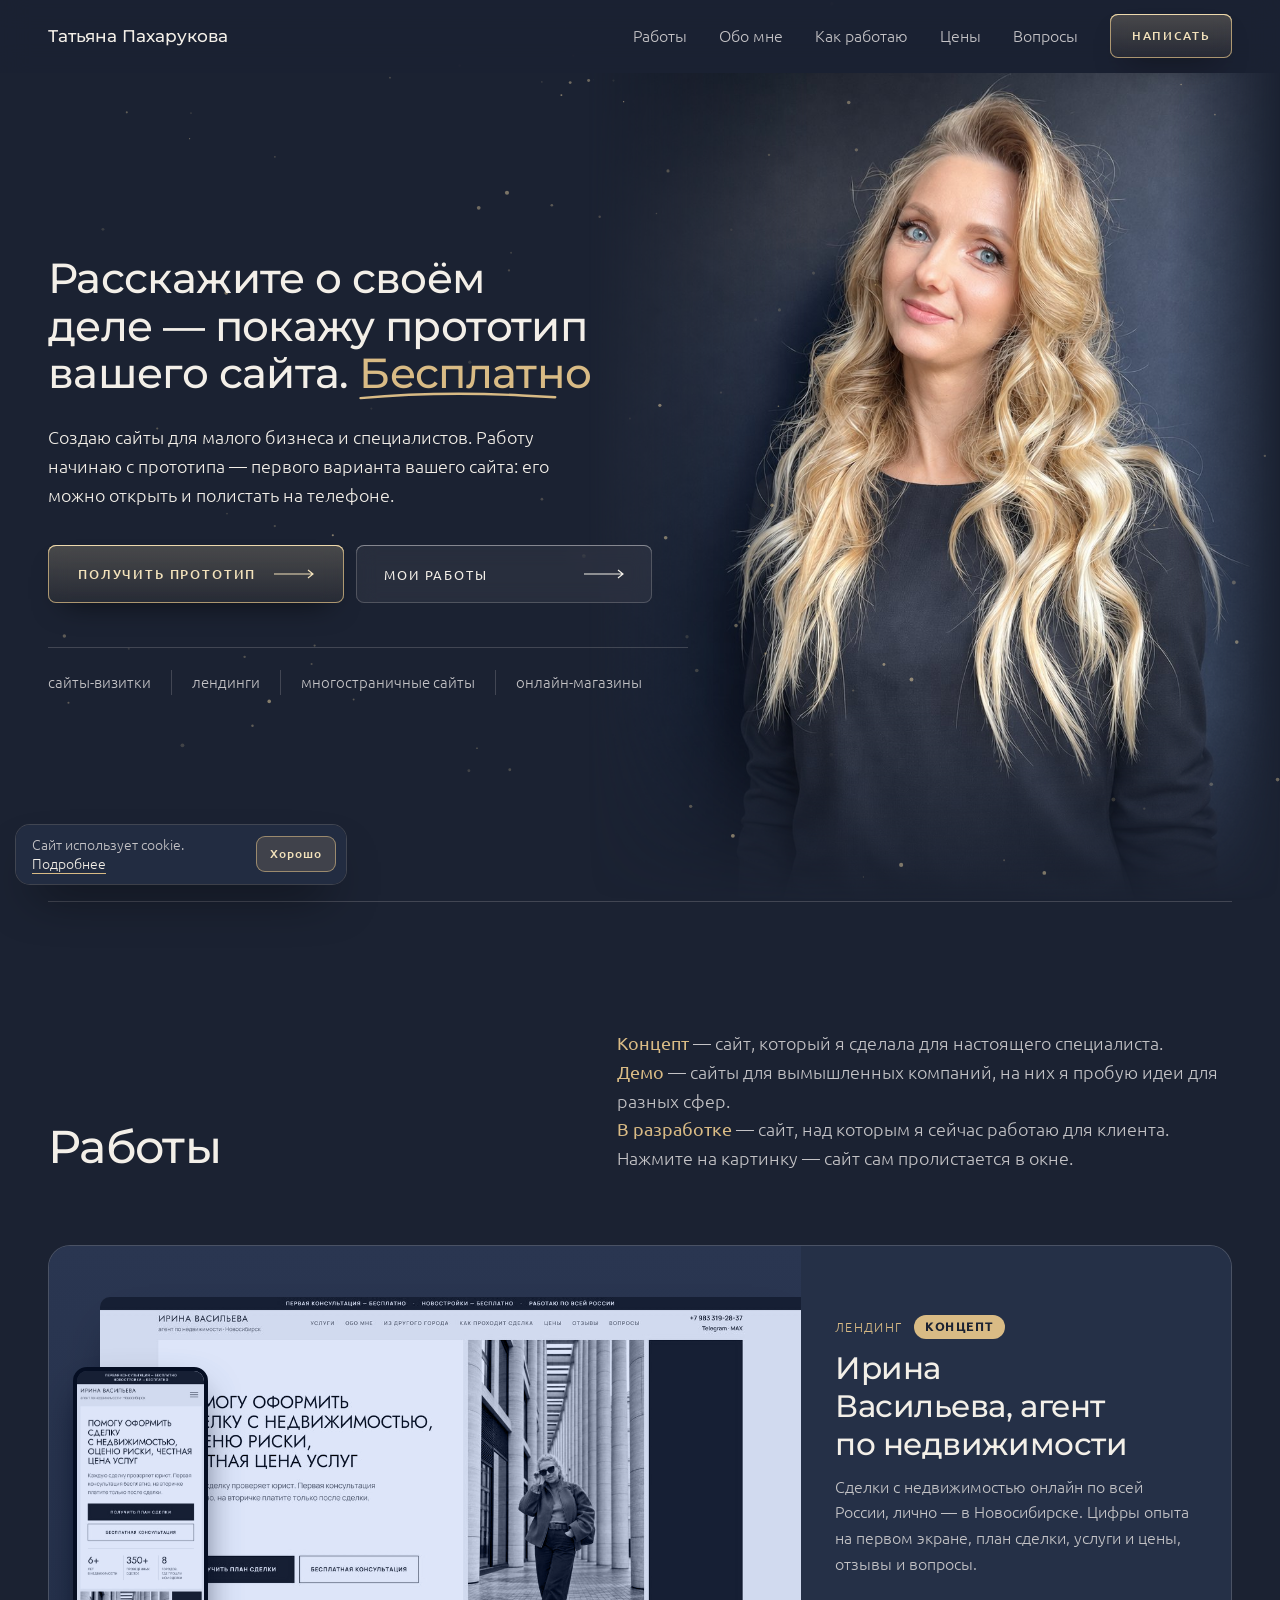
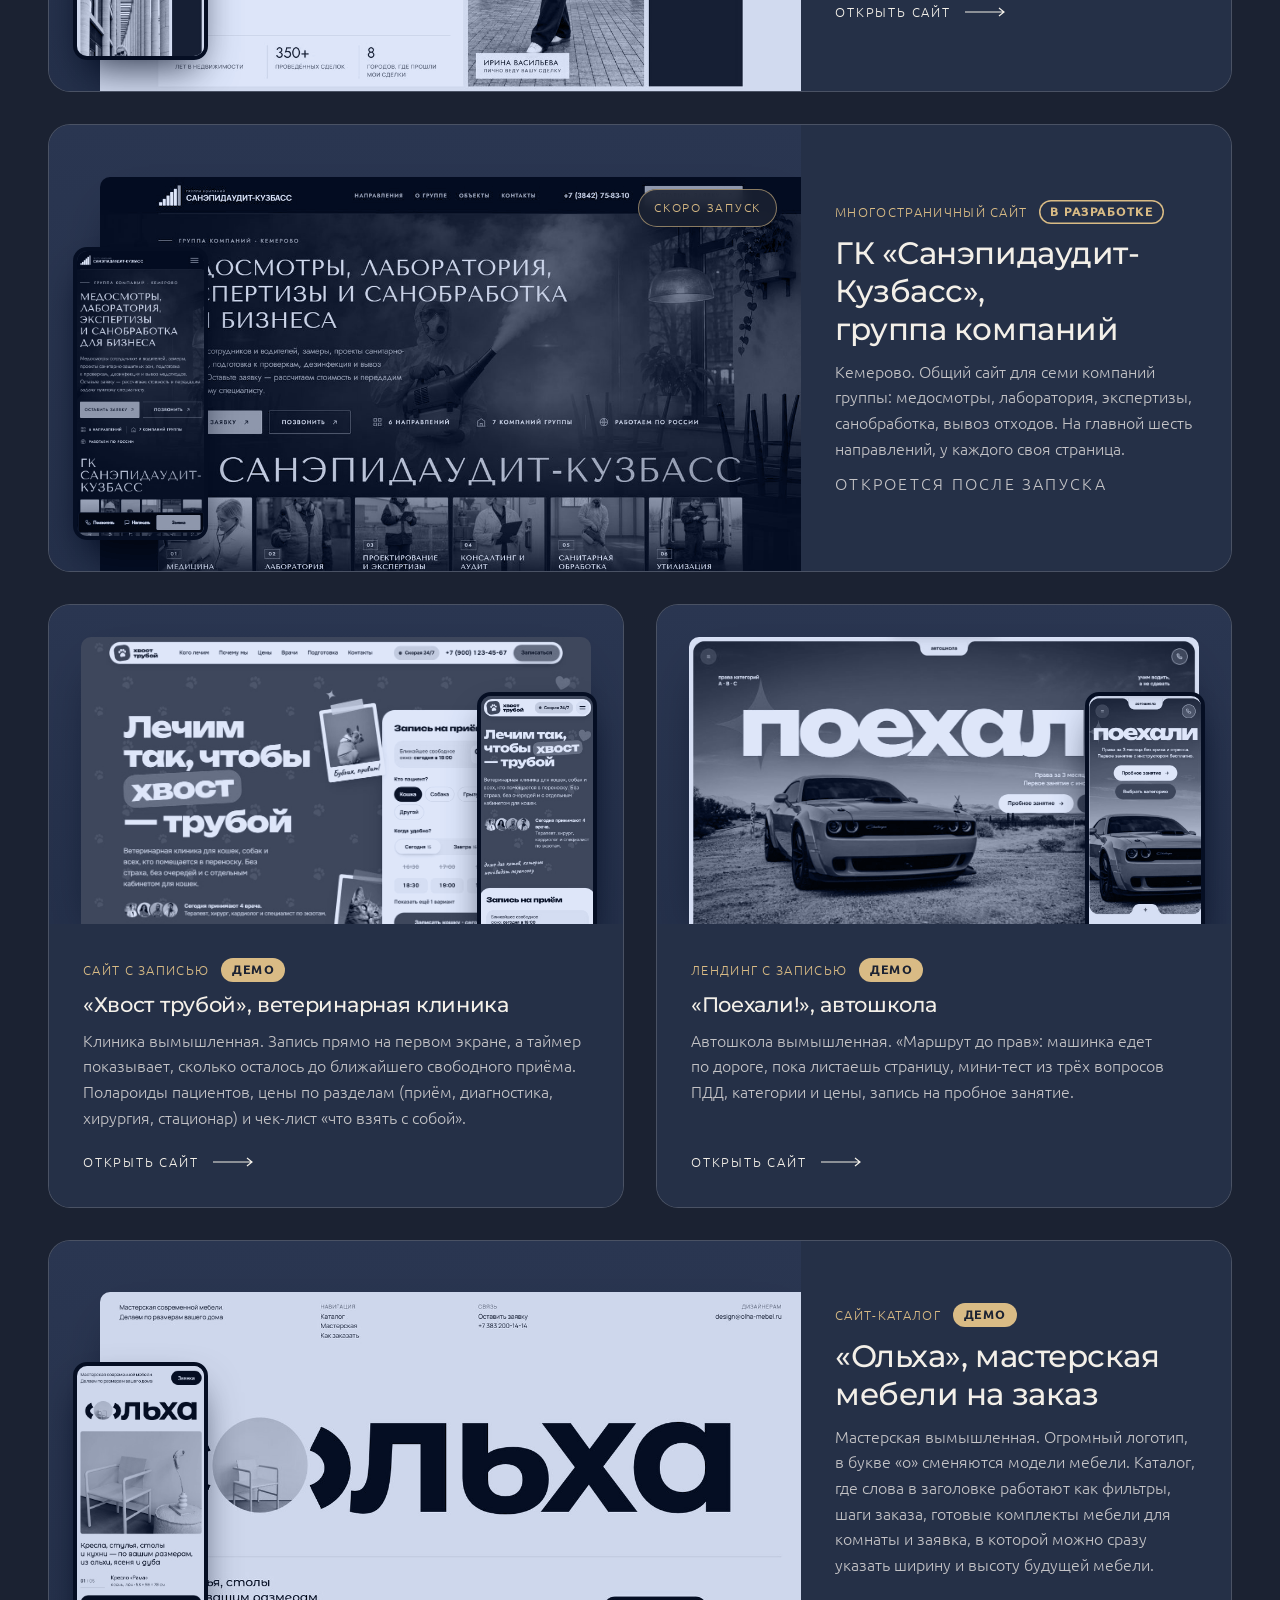
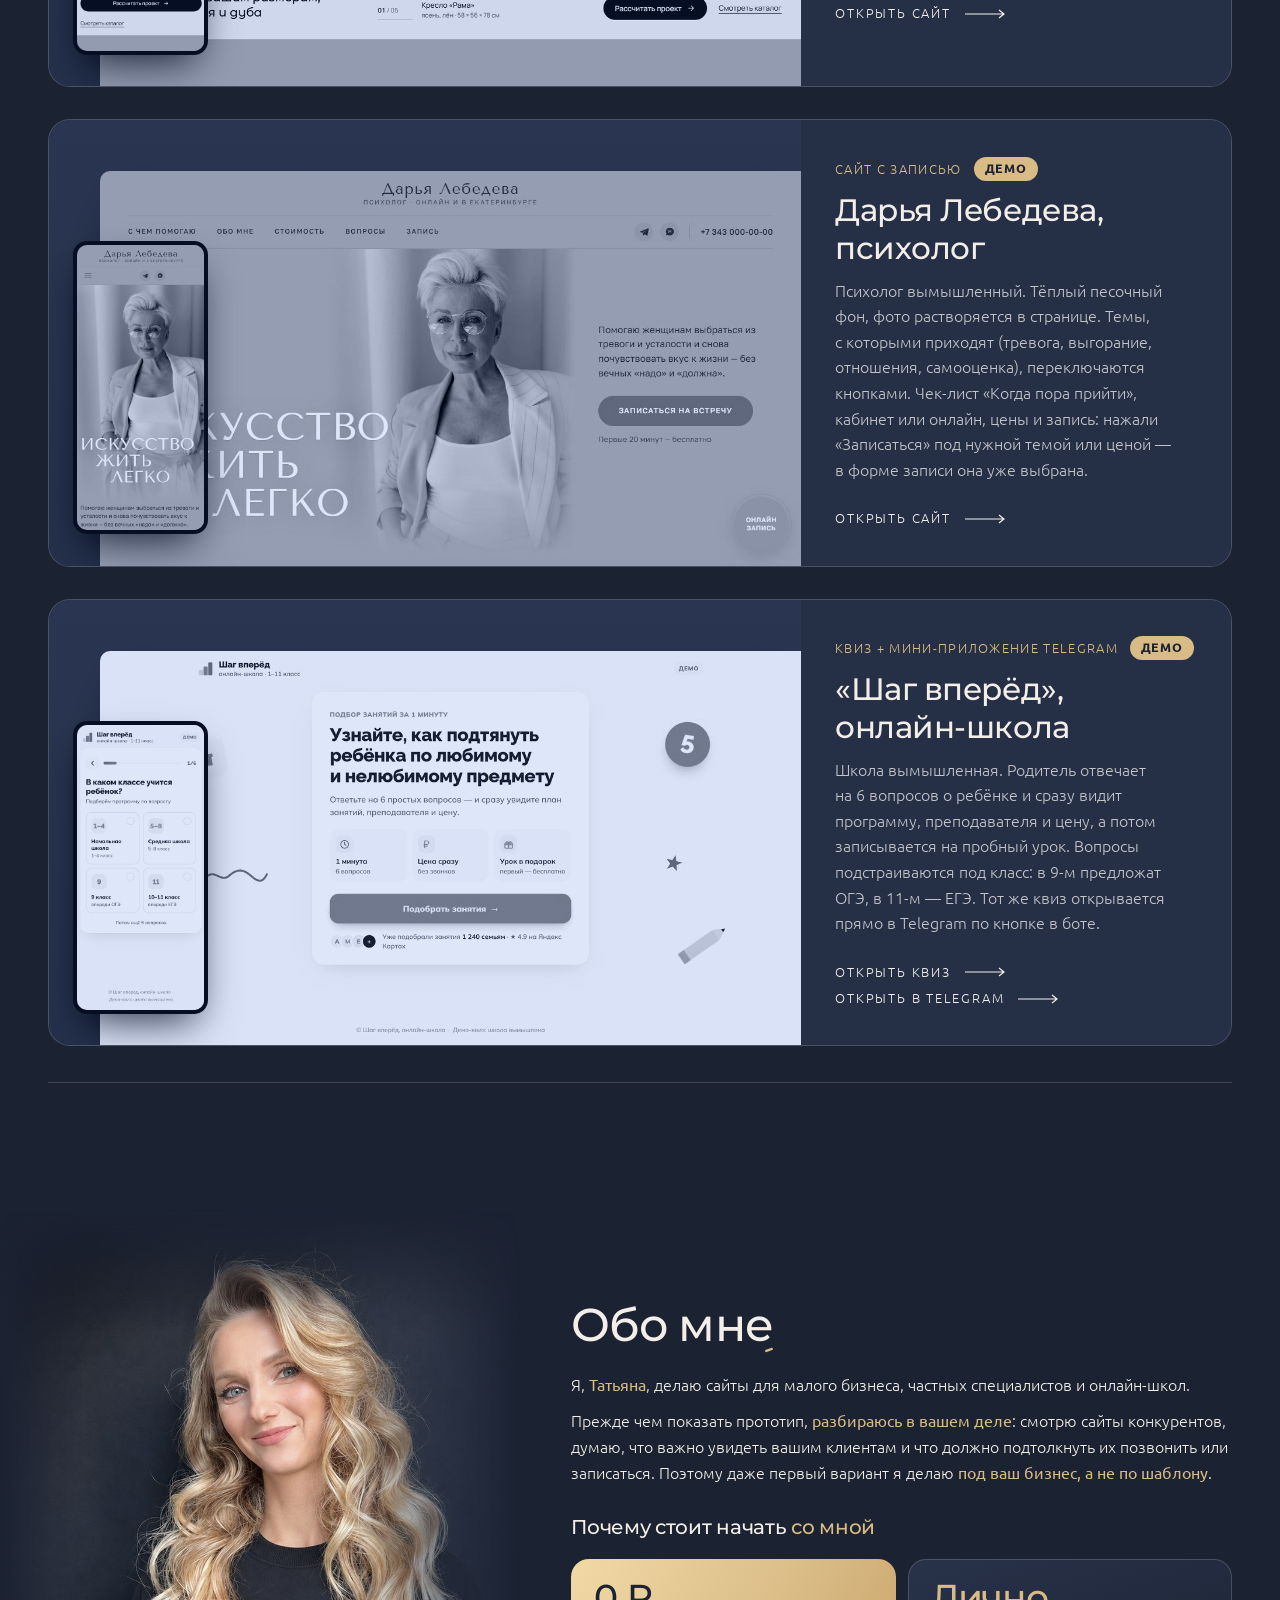
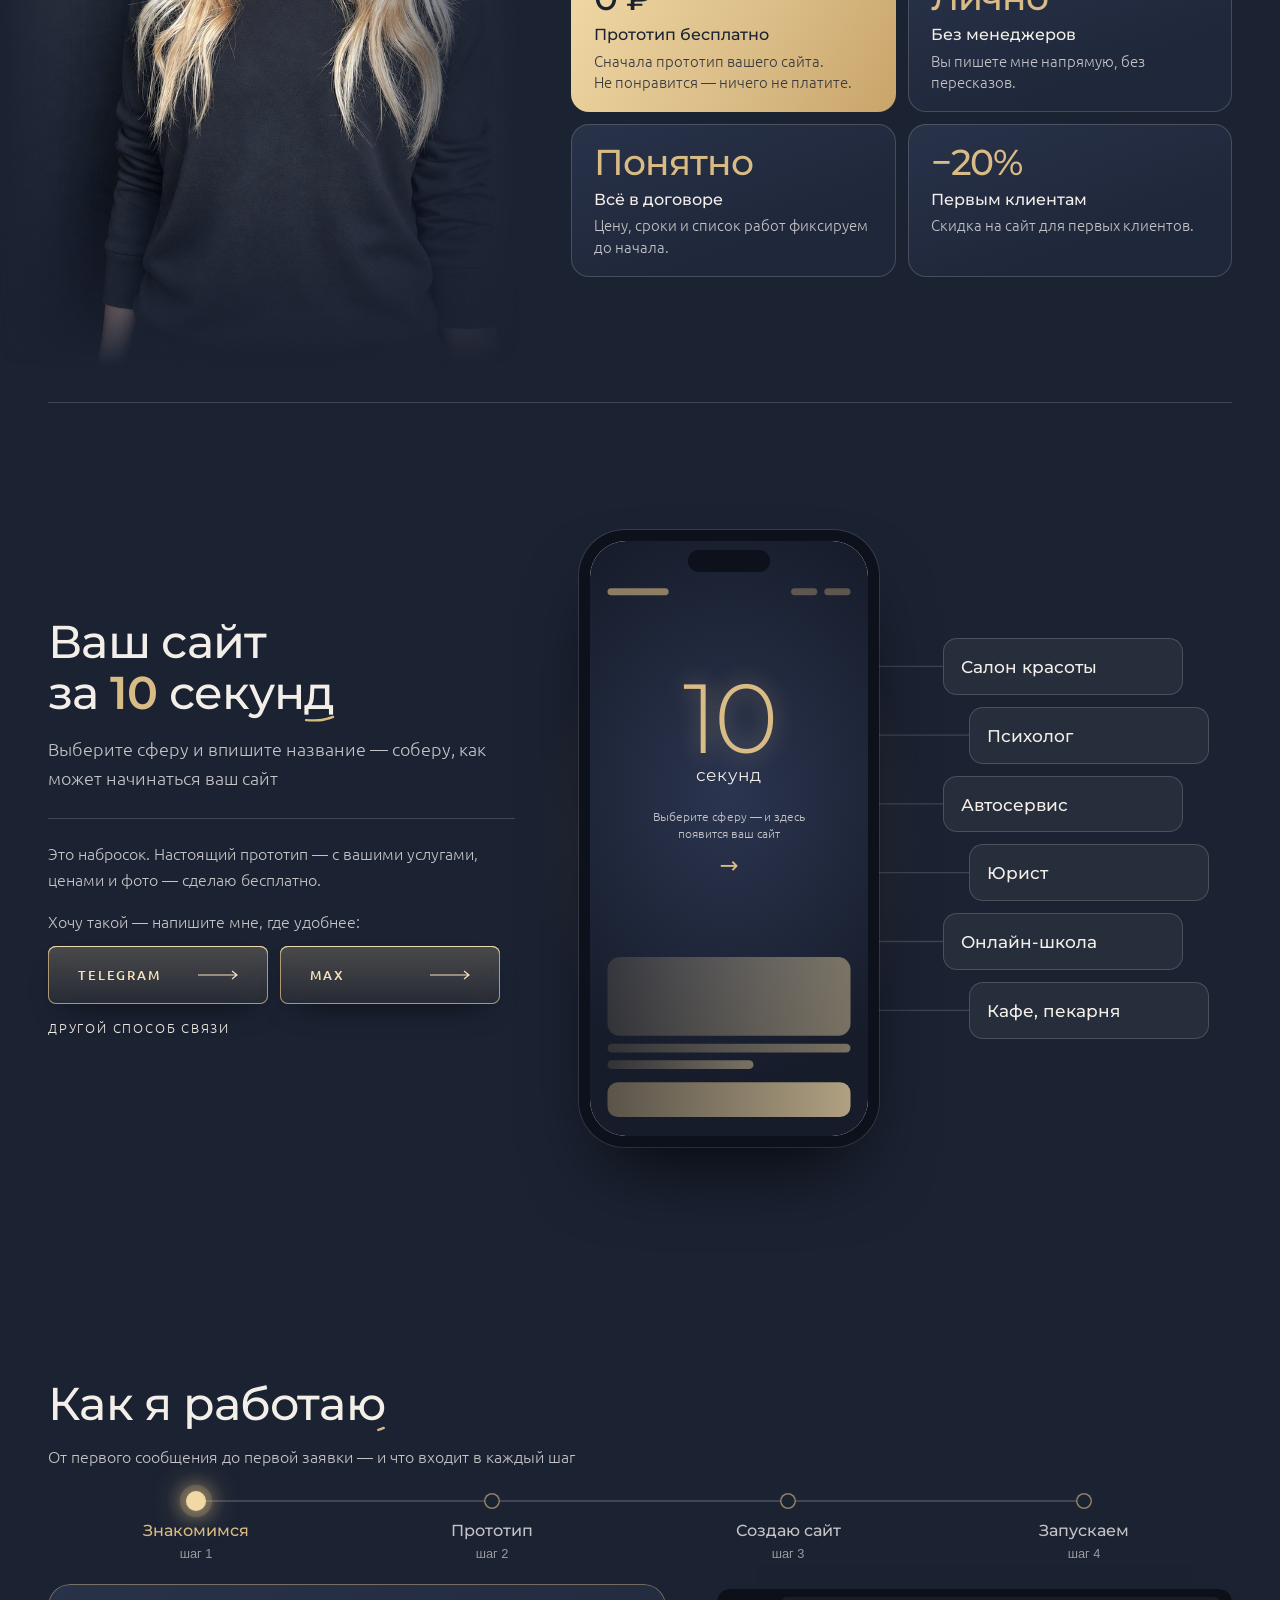
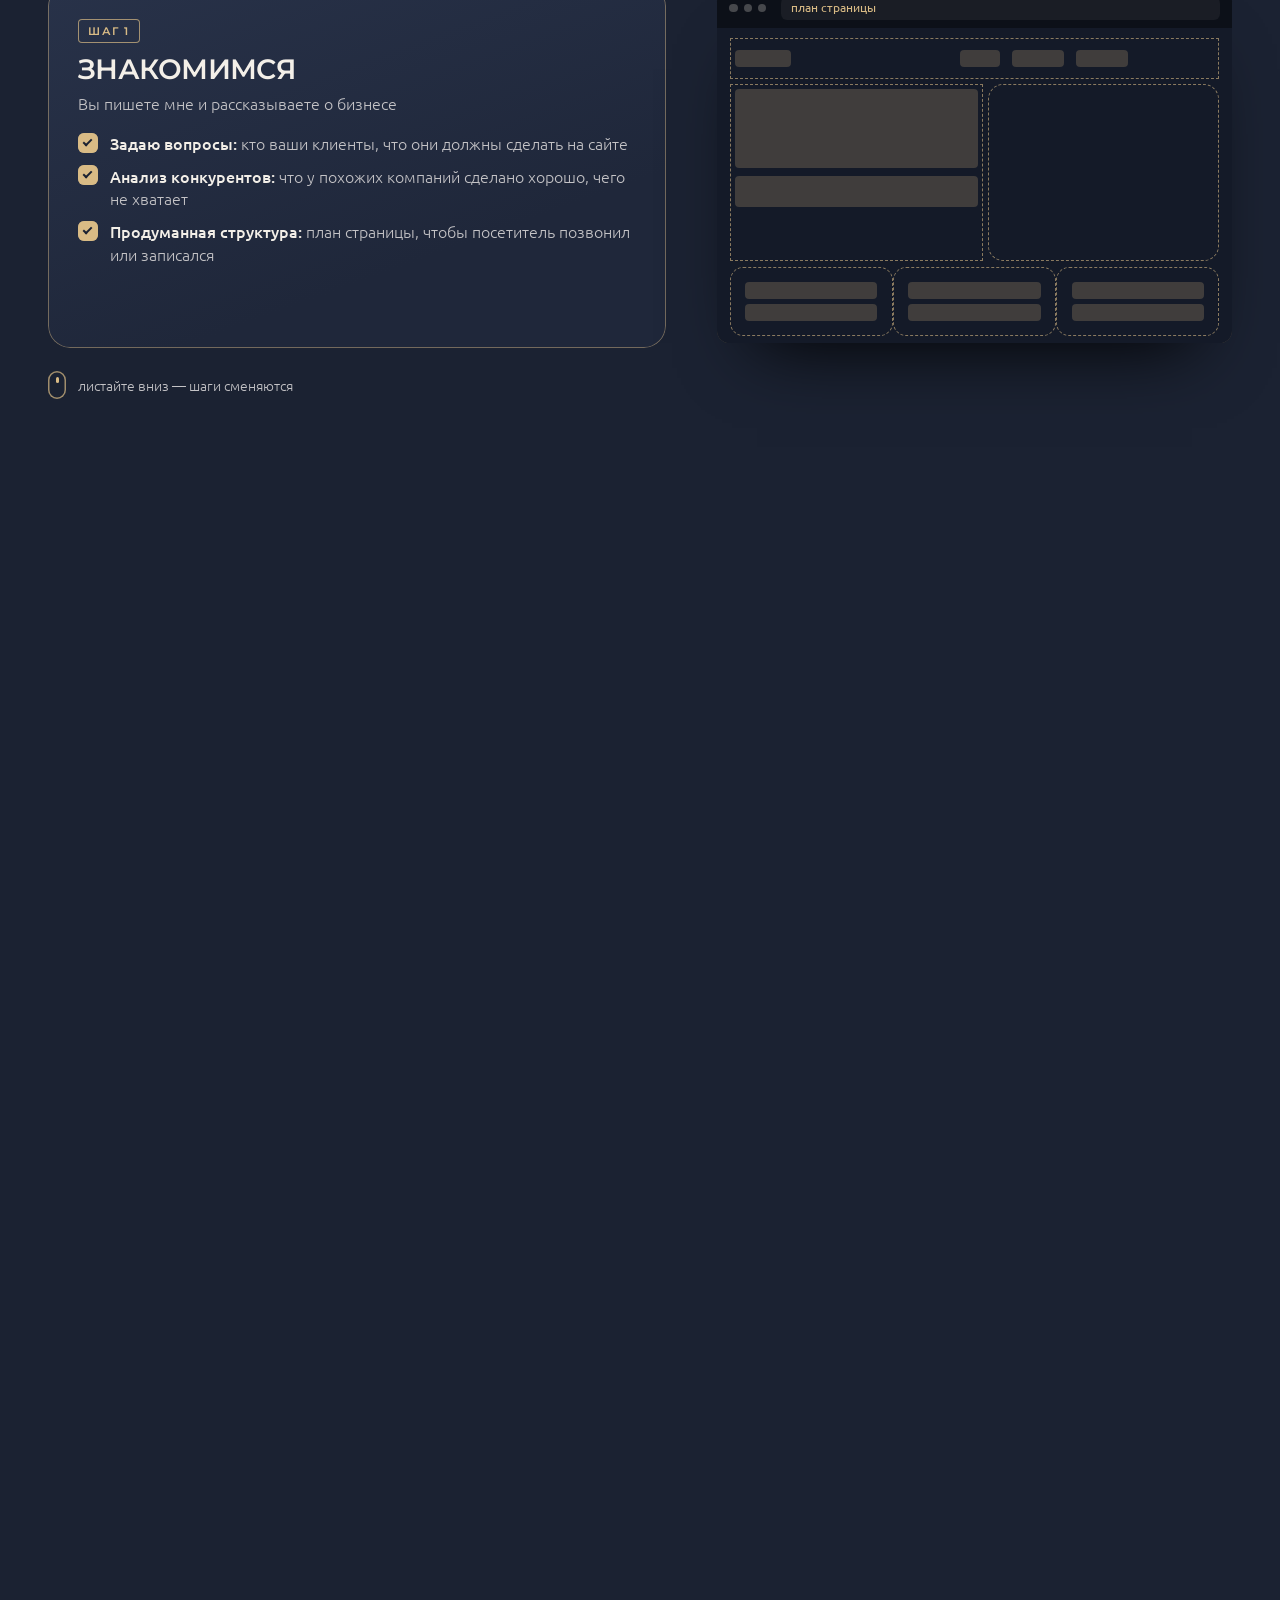
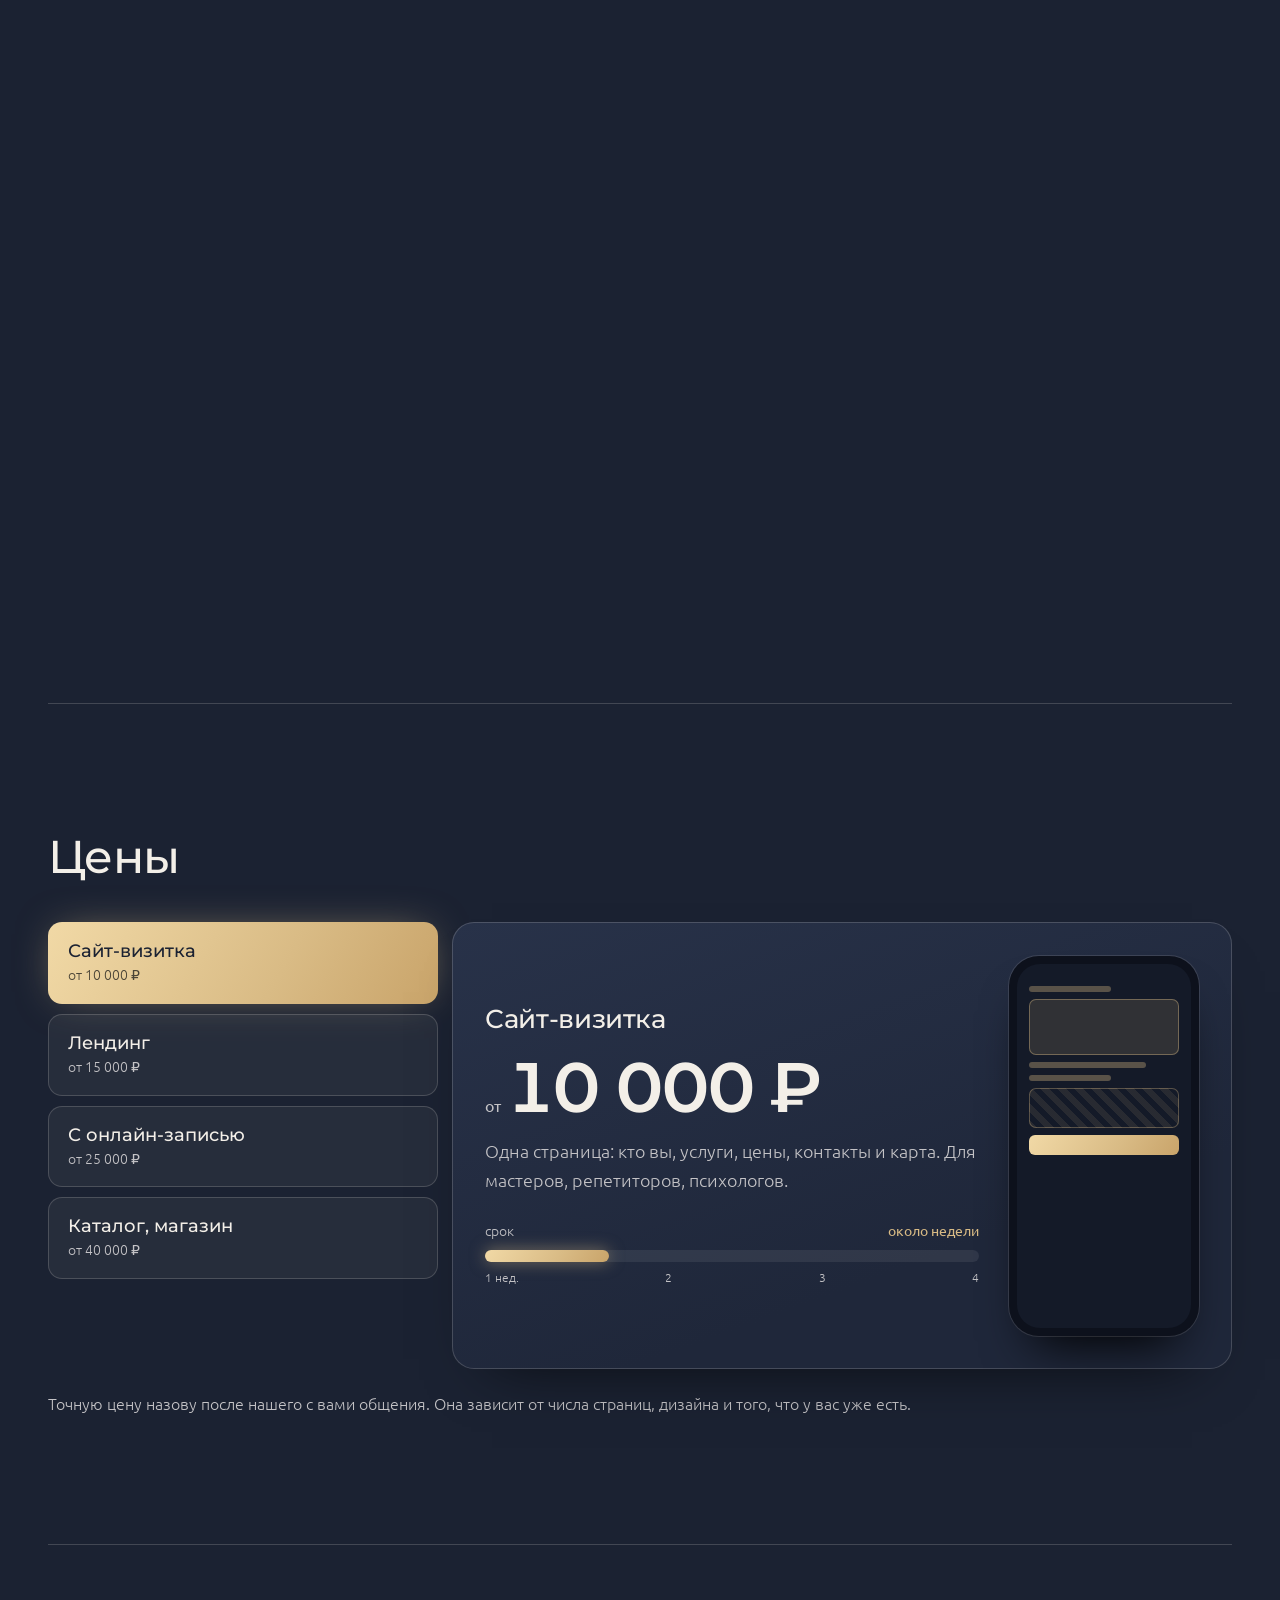
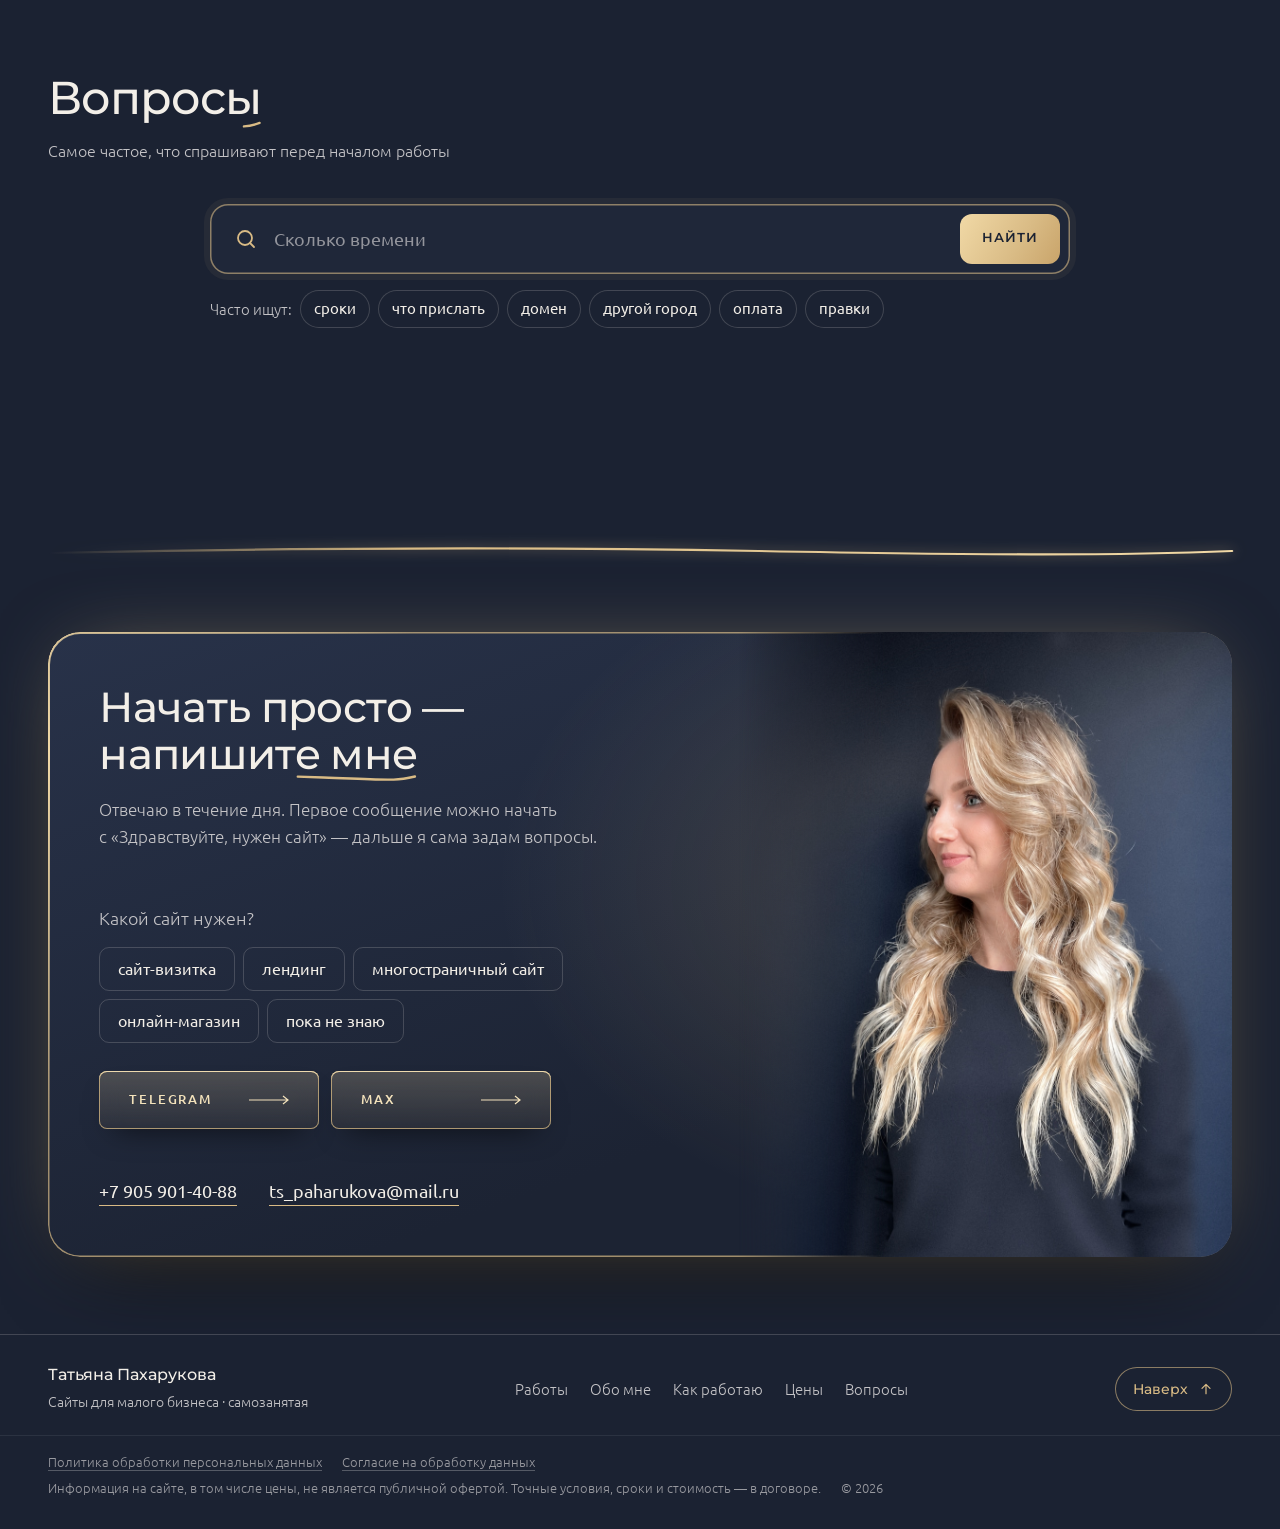
==== commit 723216f1: "Новая версия личного сайта; старая сохранена в /staraya/ Главная: новые «Обо мне», «Как я работаю» (" ====
--- a/index.html
+++ b/index.html
@@ -9,7 +9,6 @@
 <link rel="icon" href="favicon.ico" sizes="any">
 <link rel="icon" type="image/png" sizes="32x32" href="img/favicon-32.png">
 <link rel="apple-touch-icon" href="img/apple-touch-icon.png">
-<!-- Превью для мессенджеров. paharukova.github.io заменяется настоящим доменом при сборке (sobrat-dlya-hostinga.py) -->
 <meta property="og:type" content="website">
 <meta property="og:locale" content="ru_RU">
 <meta property="og:site_name" content="Татьяна Пахарукова">
@@ -20,12 +19,17 @@
 <meta property="og:image:width" content="1200">
 <meta property="og:image:height" content="630">
 <meta name="twitter:card" content="summary_large_image">
+<script>document.documentElement.classList.add("js");</script>
 <link rel="stylesheet" href="fonts/fonts.css?v=1">
+<!-- Шрифты мини-сайтов в «Ваш сайт за 10 секунд». Перед публикацией положить локально -->
+<link rel="stylesheet" href="fonts/mini/fonts.css">
 <link rel="stylesheet" href="css/style.css?v=31">
+<link rel="stylesheet" href="css/v2.css?v=14">
 </head>
 <body>
 
 <a class="skip" href="#works">К работам</a>
+<canvas class="page-sparks" aria-hidden="true"></canvas>
 
 <header class="nav">
   <div class="wrap nav-in">
@@ -33,8 +37,8 @@
     <nav class="nav-links" aria-label="Разделы">
       <a href="#works">Работы</a>
       <a href="#about">Обо мне</a>
+      <a href="#process">Как работаю</a>
       <a href="#prices">Цены</a>
-      <a href="#process">Как работаю</a>
       <a href="#faq">Вопросы</a>
     </nav>
     <a class="gold gold-sm" href="#contact"><span>Написать</span></a>
@@ -49,7 +53,7 @@
     <div class="wrap hero-in">
       <div class="hero-photo"><img src="img/tatiana-hero.jpg" width="1100" height="1391" alt="Татьяна Пахарукова"></div>
       <div class="hero-text">
-        <h1>Расскажите о&nbsp;своём деле&nbsp;— покажу прототип вашего сайта. <b>Бесплатно</b></h1>
+        <h1>Расскажите о&nbsp;своём деле&nbsp;— покажу прототип вашего сайта. <b class="mark free">Бесплатно<svg viewBox="0 0 200 14" preserveAspectRatio="none" aria-hidden="true"><path pathLength="1" d="M3 9C45 4 95 3 140 6s45 4 57-1"/></svg></b></h1>
         <p class="sub">Создаю сайты для малого бизнеса и&nbsp;специалистов. Работу начинаю с&nbsp;прототипа&nbsp;— первого варианта вашего сайта: его можно открыть и&nbsp;полистать на&nbsp;телефоне.</p>
         <div class="actions">
           <a class="gold" href="#contact"><span>Получить прототип</span><svg class="arrow" viewBox="0 0 40 10" aria-hidden="true"><path d="M0 5h39M34 1l5 4-5 4"/></svg></a>
@@ -64,15 +68,16 @@
   <section class="works" id="works">
     <div class="wrap">
       <div class="sec-head">
-        <h2>Работы</h2>
-        <p><b>Концепт</b>&nbsp;— сайт, который я&nbsp;сделала для настоящего специалиста.<br><b>Демо</b>&nbsp;— сайты для вымышленных компаний, на&nbsp;них я&nbsp;пробую идеи для разных сфер.<br><b>В&nbsp;разработке</b>&nbsp;— сайт, над которым я&nbsp;сейчас работаю для клиента.<br>Каждый готовый сайт можно открыть и&nbsp;полистать, на&nbsp;телефоне тоже.</p>
+        <h2><span class="mark">Работы<svg viewBox="0 0 200 14" preserveAspectRatio="none" aria-hidden="true"><path pathLength="1" d="M3 9C45 4 95 3 140 6s45 4 57-1"/></svg></span></h2>
+        <p><b>Концепт</b>&nbsp;— сайт, который я&nbsp;сделала для настоящего специалиста.<br><b>Демо</b>&nbsp;— сайты для вымышленных компаний, на&nbsp;них я&nbsp;пробую идеи для разных сфер.<br><b>В&nbsp;разработке</b>&nbsp;— сайт, над которым я&nbsp;сейчас работаю для клиента.<br>Нажмите на&nbsp;картинку&nbsp;— сайт сам пролистается в&nbsp;окне.</p>
       </div>
 
       <div class="projects">
         <article class="project project-xl">
-          <a class="shot" href="https://paharukova.github.io/prototipy/irina-vasilyeva/final/" target="_blank" rel="noopener" aria-label="Открыть сайт Ирины Васильевой, агента по недвижимости">
+          <a class="shot" href="https://paharukova.github.io/prototipy/irina-vasilyeva/final/" target="_blank" rel="noopener" data-preview="irina" aria-label="Посмотреть сайт Ирины Васильевой, агента по недвижимости">
             <img class="shot-d" src="img/irina-bez-tekstury.jpg" width="1200" height="675" alt="" loading="lazy">
             <img class="shot-m" src="img/irina-bez-tekstury-m.jpg" width="390" height="844" alt="" loading="lazy">
+            <span class="shot-play"><svg viewBox="0 0 24 24" aria-hidden="true"><path d="M8 5v14l11-7z"/></svg>Смотреть</span>
           </a>
           <div class="p-info">
             <p class="p-type">Лендинг <strong class="badge">концепт</strong></p>
@@ -82,7 +87,7 @@
           </div>
         </article>
 
-        <!-- Сайт в работе: ссылки нет, пока сайт не запущен. После запуска заменить div.shot на <a class="shot" href="…"> и вернуть «Открыть сайт» -->
+        <!-- Сайт в работе: ссылки нет, пока сайт не запущен -->
         <article class="project project-xl project-soon">
           <div class="shot">
             <img class="shot-d" src="img/sanepidaudit-espresso.jpg" width="1200" height="675" alt="" loading="lazy">
@@ -98,9 +103,10 @@
         </article>
 
         <article class="project">
-          <a class="shot" href="demo/vet-klinika/" target="_blank" rel="noopener" aria-label="Открыть демо-сайт ветклиники">
+          <a class="shot" href="demo/vet-klinika/" target="_blank" rel="noopener" data-preview="vet-klinika" aria-label="Посмотреть демо-сайт ветклиники">
             <img class="shot-d" src="img/vet-klinika.jpg" width="1200" height="675" alt="" loading="lazy">
             <img class="shot-m" src="img/vet-klinika-m.jpg" width="390" height="844" alt="" loading="lazy">
+            <span class="shot-play"><svg viewBox="0 0 24 24" aria-hidden="true"><path d="M8 5v14l11-7z"/></svg>Смотреть</span>
           </a>
           <div class="p-info">
             <p class="p-type">Сайт с записью <strong class="badge">демо</strong></p>
@@ -111,9 +117,10 @@
         </article>
 
         <article class="project">
-          <a class="shot" href="demo/avtoshkola-poehali/" target="_blank" rel="noopener" aria-label="Открыть демо-сайт автошколы «Поехали!»">
+          <a class="shot" href="demo/avtoshkola-poehali/" target="_blank" rel="noopener" data-preview="avtoshkola-poehali" aria-label="Посмотреть демо-сайт автошколы «Поехали!»">
             <img class="shot-d" src="img/avtoshkola-poehali.jpg" width="1200" height="675" alt="" loading="lazy">
             <img class="shot-m" src="img/avtoshkola-poehali-m.jpg" width="390" height="844" alt="" loading="lazy">
+            <span class="shot-play"><svg viewBox="0 0 24 24" aria-hidden="true"><path d="M8 5v14l11-7z"/></svg>Смотреть</span>
           </a>
           <div class="p-info">
             <p class="p-type">Лендинг с записью <strong class="badge">демо</strong></p>
@@ -124,9 +131,10 @@
         </article>
 
         <article class="project project-xl">
-          <a class="shot" href="demo/mebel-olha/" target="_blank" rel="noopener" aria-label="Открыть демо-сайт мебельной мастерской «Ольха»">
+          <a class="shot" href="demo/mebel-olha/" target="_blank" rel="noopener" data-preview="mebel-olha" aria-label="Посмотреть демо-сайт мебельной мастерской «Ольха»">
             <img class="shot-d" src="img/mebel-olha.jpg" width="1200" height="675" alt="" loading="lazy">
             <img class="shot-m" src="img/mebel-olha-m.jpg" width="390" height="844" alt="" loading="lazy">
+            <span class="shot-play"><svg viewBox="0 0 24 24" aria-hidden="true"><path d="M8 5v14l11-7z"/></svg>Смотреть</span>
           </a>
           <div class="p-info">
             <p class="p-type">Сайт-каталог <strong class="badge">демо</strong></p>
@@ -137,9 +145,10 @@
         </article>
 
         <article class="project project-xl">
-          <a class="shot" href="demo/psiholog/" target="_blank" rel="noopener" aria-label="Открыть демо-сайт психолога Дарьи Лебедевой">
+          <a class="shot" href="demo/psiholog/" target="_blank" rel="noopener" data-preview="psiholog" aria-label="Посмотреть демо-сайт психолога Дарьи Лебедевой">
             <img class="shot-d" src="img/psiholog.jpg" width="1200" height="675" alt="" loading="lazy">
             <img class="shot-m" src="img/psiholog-m.jpg" width="390" height="844" alt="" loading="lazy">
+            <span class="shot-play"><svg viewBox="0 0 24 24" aria-hidden="true"><path d="M8 5v14l11-7z"/></svg>Смотреть</span>
           </a>
           <div class="p-info">
             <p class="p-type">Сайт с записью <strong class="badge">демо</strong></p>
@@ -150,9 +159,10 @@
         </article>
 
         <article class="project project-xl">
-          <a class="shot" href="demo/kviz/" target="_blank" rel="noopener" aria-label="Открыть демо-квиз онлайн-школы «Шаг вперёд»">
+          <a class="shot" href="demo/kviz/" target="_blank" rel="noopener" data-preview="kviz" aria-label="Посмотреть демо-квиз онлайн-школы «Шаг вперёд»">
             <img class="shot-d" src="img/kviz-shag.jpg" width="1200" height="675" alt="" loading="lazy">
             <img class="shot-m" src="img/kviz-shag-m.jpg" width="390" height="844" alt="" loading="lazy">
+            <span class="shot-play"><svg viewBox="0 0 24 24" aria-hidden="true"><path d="M8 5v14l11-7z"/></svg>Смотреть</span>
           </a>
           <div class="p-info">
             <p class="p-type">Квиз + мини-приложение Telegram <strong class="badge">демо</strong></p>
@@ -169,305 +179,268 @@
   </section>
 
   <!-- ===== Обо мне ===== -->
-  <section class="about" id="about">
+  <!-- ===== Обо мне + почему стоит начать со мной (один раздел, 23.11, вариант А «плитки») ===== -->
+  <section class="about om" id="about">
+    <div class="wrap om-in">
+      <div class="om-photo" aria-hidden="true"><img src="img/tatiana-naklon.jpg" width="1000" height="1259" alt="" loading="lazy"></div>
+      <div class="om-right">
+        <h2><span class="mark">Обо&nbsp;мне<svg viewBox="0 0 200 14" preserveAspectRatio="none" aria-hidden="true"><path pathLength="1" d="M3 9C45 4 95 3 140 6s45 4 57-1"/></svg></span></h2>
+        <div class="om-text">
+          <p>Я, <b>Татьяна</b>, делаю сайты для малого бизнеса, частных специалистов и&nbsp;онлайн-школ.</p>
+          <p>Прежде чем показать прототип, <b>разбираюсь в&nbsp;вашем деле</b>: смотрю сайты конкурентов, думаю, что важно увидеть вашим клиентам и&nbsp;что должно подтолкнуть их позвонить или записаться. Поэтому даже первый вариант я&nbsp;делаю <b>под ваш бизнес, а&nbsp;не&nbsp;по&nbsp;шаблону</b>.</p>
+        </div>
+        <h3 class="om-h">Почему стоит начать <span>со&nbsp;мной</span></h3>
+        <ul class="om-grid">
+          <li class="om-tile om-gold"><span class="om-big">0&nbsp;₽</span><b>Прототип бесплатно</b><span>Сначала прототип вашего сайта. Не&nbsp;понравится&nbsp;— ничего не&nbsp;платите.</span></li>
+          <li class="om-tile"><span class="om-big">Лично</span><b>Без менеджеров</b><span>Вы пишете мне напрямую, без пересказов.</span></li>
+          <li class="om-tile"><span class="om-big">Понятно</span><b>Всё в&nbsp;договоре</b><span>Цену, сроки и&nbsp;список работ фиксируем до&nbsp;начала.</span></li>
+          <li class="om-tile"><span class="om-big">−20%</span><b>Первым клиентам</b><span>Скидка на&nbsp;сайт для первых клиентов.</span></li>
+        </ul>
+      </div>
+    </div>
+    <!-- Отзыв: когда Ирина напишет отзыв на Авито, вставить сюда карточку с его текстом и ссылкой на Авито -->
+  </section>
+
+  <!-- ===== Ваш сайт за 10 секунд ===== -->
+  <section class="builder b10" id="try">
+    <div class="wrap b10-grid">
+      <div class="b10-left">
+        <h2>Ваш сайт за&nbsp;<span class="mark nw"><span class="ten">10</span>&nbsp;секунд<svg viewBox="0 0 200 14" preserveAspectRatio="none" aria-hidden="true"><path pathLength="1" d="M3 9C45 4 95 3 140 6s45 4 57-1"/></svg></span></h2>
+        <p class="builder-lead">Выберите сферу и&nbsp;впишите название&nbsp;— соберу, как может начинаться ваш сайт</p>
+        <div class="builder-after">
+        <p>Это набросок. Настоящий прототип&nbsp;— с&nbsp;вашими услугами, ценами и&nbsp;фото&nbsp;— сделаю бесплатно.</p>
+        <p class="builder-want">Хочу такой&nbsp;— напишите мне, где удобнее:</p>
+        <div class="builder-cta">
+        <div class="btn-pair">
+        <a class="gold" data-want data-tg href="https://t.me/tatyana_p42" target="_blank" rel="noopener"><span>Telegram</span><svg class="arrow" viewBox="0 0 40 10" aria-hidden="true"><path d="M0 5h39M34 1l5 4-5 4"/></svg></a>
+        <a class="gold" data-want data-copy href="https://max.ru/u/f9LHodD0cOJ_tmUglvRTNWrcXaifk9UuY4X419o49zy88yQsmVHHWd0ijb8" target="_blank" rel="noopener"><span>MAX</span><svg class="arrow" viewBox="0 0 40 10" aria-hidden="true"><path d="M0 5h39M34 1l5 4-5 4"/></svg></a>
+        </div>
+        <a class="more" href="#contact">Другой способ связи</a>
+        </div>
+        <p class="copy-note" aria-live="polite"></p>
+        </div>
+      </div>
+      <form class="builder-form b10-orbit" novalidate>
+        <svg class="wires" aria-hidden="true"></svg>
+        <div class="phone-stage">
+          <div class="phone">
+            <div class="phone-screen">
+              <div class="ms" aria-live="polite"></div>
+            </div>
+          </div>
+        </div>
+        <div class="side">
+          <div class="sp" data-sp="beauty"><button class="sp-pick" type="button" data-sphere="beauty" aria-pressed="false"><b>Салон красоты</b></button></div>
+          <div class="sp" data-sp="psy"><button class="sp-pick" type="button" data-sphere="psy" aria-pressed="false"><b>Психолог</b></button></div>
+          <div class="sp" data-sp="auto"><button class="sp-pick" type="button" data-sphere="auto" aria-pressed="false"><b>Автосервис</b></button></div>
+          <div class="sp" data-sp="law"><button class="sp-pick" type="button" data-sphere="law" aria-pressed="false"><b>Юрист</b></button></div>
+          <div class="sp" data-sp="school"><button class="sp-pick" type="button" data-sphere="school" aria-pressed="false"><b>Онлайн-школа</b></button></div>
+          <div class="sp" data-sp="cafe"><button class="sp-pick" type="button" data-sphere="cafe" aria-pressed="false"><b>Кафе, пекарня</b></button></div>
+        </div>
+        <label class="sp-name">
+          <span class="sp-name-l">Название салона</span>
+          <input type="text" name="biz" maxlength="26" autocomplete="off" placeholder="Например, Лепесток">
+        </label>
+      </form>
+    </div>
+  </section>
+
+  <!-- ===== Как я работаю + что входит (23.11, по образцу «шаги-вкладки») =====
+       Блок закрепляется на экране, колёсико листает шаги вбок; после 4-го шага страница едет дальше. -->
+  <section class="process kr" id="process">
+    <div class="kr-pin">
+      <div class="wrap kr-panel">
+        <div class="kr-head">
+          <h2>Как я&nbsp;<span class="mark">работаю<svg viewBox="0 0 200 14" preserveAspectRatio="none" aria-hidden="true"><path pathLength="1" d="M3 9C45 4 95 3 140 6s45 4 57-1"/></svg></span></h2>
+          <p class="kr-sub">От&nbsp;первого сообщения до&nbsp;первой заявки&nbsp;— и&nbsp;что входит в&nbsp;каждый шаг</p>
+        </div>
+        <div class="kr-road">
+          <span class="kr-road-line"></span><span class="kr-road-fill"></span>
+          <button class="kr-pt on" type="button" data-k="0"><span class="kr-dot"></span><b>Знакомимся</b><small>шаг 1</small></button>
+          <button class="kr-pt" type="button" data-k="1"><span class="kr-dot"></span><b>Прототип</b><small>шаг 2</small></button>
+          <button class="kr-pt" type="button" data-k="2"><span class="kr-dot"></span><b>Создаю сайт</b><small>шаг 3</small></button>
+          <button class="kr-pt" type="button" data-k="3"><span class="kr-dot"></span><b>Запускаем</b><small>шаг 4</small></button>
+        </div>
+        <div class="kr-box">
+          <div class="kr-view"><div class="kr-track">
+          <article class="kr-step on" data-st="0">
+            <span class="kr-tag">Шаг 1</span><h3>Знакомимся</h3>
+            <p class="kr-lead">Вы пишете мне и&nbsp;рассказываете о&nbsp;бизнесе</p>
+            <ul class="kr-chk">
+              <li><b>Задаю вопросы:</b> <span>кто ваши клиенты, что они должны сделать на&nbsp;сайте</span></li>
+              <li><b>Анализ конкурентов:</b> <span>что у&nbsp;похожих компаний сделано хорошо, чего не&nbsp;хватает</span></li>
+              <li><b>Продуманная структура:</b> <span>план страницы, чтобы посетитель позвонил или записался</span></li>
+            </ul>
+          </article>
+          <article class="kr-step kr-free" data-st="1">
+            <span class="kr-zero">0&nbsp;₽</span><span class="kr-tag">Шаг 2</span><h3>Показываю прототип</h3>
+            <p class="kr-lead">Черновик сайта под ваш бизнес&nbsp;— бесплатно</p>
+            <ul class="kr-chk">
+              <li><b>Собираю черновик</b> <span>по&nbsp;плану страницы</span></li>
+              <li><b>Пишу первые тексты</b> <span>по&nbsp;вашим ответам</span></li>
+              <li><b>Присылаю ссылку:</b> <span>можно открыть на&nbsp;телефоне и&nbsp;компьютере</span></li>
+            </ul>
+            <p class="kr-res">Не&nbsp;понравится&nbsp;— <b>ничего не&nbsp;платите</b>: можно попросить другой вариант или отказаться</p>
+          </article>
+          <article class="kr-step" data-st="2">
+            <span class="kr-tag">Шаг 3</span><h3>Создаю сайт</h3>
+            <p class="kr-lead">Если прототип нравится: договор и&nbsp;предоплата</p>
+            <ul class="kr-chk">
+              <li><b>Дизайн под ваш бизнес:</b> <span>цвета, шрифты, ваши фото</span></li>
+              <li><b>Помощь с&nbsp;текстами:</b> <span>дорабатываю ваши, чтобы читались легко</span></li>
+              <li><b>Версия для телефона:</b> <span>удобно и&nbsp;с&nbsp;компьютера, и&nbsp;с&nbsp;телефона</span></li>
+              <li><b>Два круга правок:</b> <span>дважды собираю ваши замечания и&nbsp;вношу</span></li>
+            </ul>
+          </article>
+          <article class="kr-step" data-st="3">
+            <span class="kr-tag">Шаг 4</span><h3>Запускаем</h3>
+            <p class="kr-lead">Сайт работает, клиенты оставляют заявки</p>
+            <ul class="kr-chk">
+              <li><b>Подключаю адрес сайта</b> <span>и&nbsp;проверяю на&nbsp;телефонах и&nbsp;компьютерах</span></li>
+              <li><b>Все доступы у&nbsp;вас</b></li>
+              <li><b>3&nbsp;месяца мелких правок бесплатно:</b> <span>опечатки, цены, телефон, часы работы</span></li>
+            </ul>
+            <p class="kr-res kr-small">Новый блок или замена фотографий после запуска&nbsp;— за&nbsp;отдельную плату, стоимость обсуждаем заранее.</p>
+          </article>
+          </div></div>
+          <div class="kr-side"><div class="kr-bw-wrap"><div class="kr-bw" data-st="0" id="krBw"></div></div></div>
+        </div>
+        <p class="kr-hint" aria-hidden="true"><span class="kr-mouse"><i></i></span>листайте вниз&nbsp;— шаги сменяются</p>
+      </div>
+    </div>
+  </section>
+
+  <!-- ===== Цены ===== -->
+  <section class="prices prc" id="prices">
     <div class="wrap">
-      <div class="about-in">
-        <div class="about-side">
-          <h2>Обо мне</h2>
-          <p class="about-lead">Я, <b>Татьяна</b>, делаю сайты для малого бизнеса, частных специалистов и&nbsp;онлайн-школ.</p>
-        </div>
-        <div class="about-text">
-          <p>Работаю одна, поэтому всё обсуждаете со&nbsp;мной напрямую: от&nbsp;первого сообщения до&nbsp;запуска.</p>
-          <p>Прежде чем показать прототип, разбираюсь в&nbsp;вашем деле: смотрю сайты конкурентов, думаю, что важно увидеть вашим клиентам и&nbsp;что должно подтолкнуть их позвонить или записаться. Поэтому даже первый вариант я&nbsp;делаю под ваш бизнес, а&nbsp;не&nbsp;по&nbsp;шаблону.</p>
-        </div>
-      </div>
-      <ul class="about-cards">
-        <li><b>Где</b><span>Работаю удалённо, с&nbsp;любым городом России</span></li>
-        <li><b>Как оформляем</b><span>Я&nbsp;самозанятая: работаем по&nbsp;договору, после оплаты выдаю чек</span></li>
-        <li><b>Связь</b><span>MAX, Telegram, телефон или почта. Отвечаю в&nbsp;течение дня</span></li>
-      </ul>
-    </div>
-  </section>
-
-  <!-- ===== Почему стоит начать со мной (сюда же встанут отзывы) ===== -->
-  <section class="why" id="why">
-    <div class="wrap why-in">
-      <div class="why-head">
-        <h2>Почему стоит начать со&nbsp;мной</h2>
-        <p>Прототип я&nbsp;делаю бесплатно. Если он&nbsp;вам понравится, начинаем работу над сайтом&nbsp;— оплачивается уже она.</p>
-      </div>
-      <ul class="rows">
-        <li><b>Бесплатно</b><span>Сначала прототип вашего сайта. Не&nbsp;понравится&nbsp;— ничего не&nbsp;платите.</span></li>
-        <li><b>Лично</b><span>Вы пишете мне напрямую, без менеджеров и&nbsp;пересказов.</span></li>
-        <li><b>Понятно</b><span>Цену, сроки и&nbsp;список работ фиксируем в&nbsp;договоре до&nbsp;начала. Всё, что сверх договора, обсуждаем и&nbsp;согласуем отдельно.</span></li>
-        <li><b>−20%</b><span>Скидка первым клиентам.</span></li>
-      </ul>
-    </div>
-    <!-- Отзыв: когда Ирина напишет отзыв на Авито, вставить сюда карточку с его текстом и ссылкой на Авито -->
-  </section>
-
-  <!-- ===== Ваш сайт за 10 секунд ===== -->
-  <section class="builder" id="try">
-    <div class="wrap builder-in">
-      <div class="builder-text">
-        <h2>Ваш сайт за&nbsp;10&nbsp;секунд</h2>
-        <p class="builder-lead">Впишите название и&nbsp;выберите сферу — соберу, как может начинаться ваш сайт.</p>
-        <form class="builder-form" novalidate>
-          <label class="field">
-            <span>Название бизнеса</span>
-            <input type="text" name="biz" maxlength="40" autocomplete="organization" placeholder="Например, Студия «Лепесток»">
-          </label>
-          <div class="field" role="group" aria-labelledby="sph-label">
-            <span id="sph-label">Сфера</span>
+      <h2><span class="mark">Цены<svg viewBox="0 0 200 14" preserveAspectRatio="none" aria-hidden="true"><path pathLength="1" d="M3 9C45 4 95 3 140 6s45 4 57-1"/></svg></span></h2>
+      <div class="prc-box">
+        <div class="prc-tabs" role="tablist" aria-label="Вид сайта">
+          <button class="prc-tab" type="button" role="tab" aria-selected="true" data-i="0"><b>Сайт-визитка</b><small>от&nbsp;10&nbsp;000&nbsp;₽</small></button>
+          <button class="prc-tab" type="button" role="tab" aria-selected="false" data-i="1"><b>Лендинг</b><small>от&nbsp;15&nbsp;000&nbsp;₽</small></button>
+          <button class="prc-tab" type="button" role="tab" aria-selected="false" data-i="2"><b>С&nbsp;онлайн-записью</b><small>от&nbsp;25&nbsp;000&nbsp;₽</small></button>
+          <button class="prc-tab" type="button" role="tab" aria-selected="false" data-i="3"><b>Каталог, магазин</b><small>от&nbsp;40&nbsp;000&nbsp;₽</small></button>
+        </div>
+        <div class="prc-panel" role="tabpanel" aria-live="polite">
+          <div class="prc-info">
+            <h3 class="prc-name">Сайт-визитка</h3>
+            <p class="prc-sum"><small>от</small><b class="prc-num">10&nbsp;000</b>&nbsp;₽</p>
+            <p class="prc-desc">Одна страница: кто вы, услуги, цены, контакты и&nbsp;карта. Для мастеров, репетиторов, психологов.</p>
+            <div class="prc-weeks">
+              <p class="prc-weeks-top"><span>срок</span><b class="prc-time">около недели</b></p>
+              <div class="prc-bar"><i></i></div>
+              <p class="prc-scale"><span>1&nbsp;нед.</span><span>2</span><span>3</span><span>4</span></p>
+            </div>
+          </div>
+          <div class="prc-mini" aria-hidden="true"><div class="prc-view"><div class="prc-page"></div></div></div>
+        </div>
+      </div>
+      <p class="prc-note">Точную цену назову после нашего с&nbsp;вами общения. Она зависит от&nbsp;числа страниц, дизайна и&nbsp;того, что у&nbsp;вас уже есть.</p>
+    </div>
+  </section>
+
+  <!-- ===== Вопросы (23.11): строка поиска, как в Яндексе =====
+       Вопросы сами печатаются в строке; человек вводит своё — выпадают подсказки, ответ появляется карточкой.
+       Вопросы и ответы — в js/v2.js (массив QS). -->
+  <section class="faq qs" id="faq">
+    <div class="wrap">
+      <h2><span class="mark">Вопросы<svg viewBox="0 0 200 14" preserveAspectRatio="none" aria-hidden="true"><path pathLength="1" d="M3 9C45 4 95 3 140 6s45 4 57-1"/></svg></span></h2>
+      <p class="qs-sub">Самое частое, что спрашивают перед началом работы</p>
+      <div class="qs-box">
+        <form class="qs-field" id="qsForm" autocomplete="off" role="search">
+          <svg viewBox="0 0 24 24" width="24" height="24" fill="none" stroke="currentColor" stroke-width="1.8" stroke-linecap="round" aria-hidden="true"><circle cx="11" cy="11" r="7"/><path d="m20 20-4-4"/></svg>
+          <input id="qsIn" type="text" aria-label="Ваш вопрос" placeholder="Например: сколько стоит домен?">
+          <button class="qs-go" type="submit">Найти</button>
+        </form>
+        <ul class="qs-sug" id="qsSug" hidden></ul>
+        <div class="qs-pop" id="qsPop"><span>Часто ищут:</span></div>
+        <div id="qsAns" aria-live="polite"></div>
+      </div>
+    </div>
+  </section>
+
+  <!-- ===== Контакты ===== -->
+  <section class="contact kc" id="contact">
+    <div class="wrap">
+      <!-- Золотая линия перед последним блоком: рисуется, когда долистали, и рассыпается искорками -->
+      <div class="kl" id="kLine" aria-hidden="true"><svg viewBox="0 0 1000 14" preserveAspectRatio="none"><defs><linearGradient id="klG" x1="0" x2="1"><stop offset="0" stop-color="#d9bb85" stop-opacity="0"/><stop offset=".3" stop-color="#d9bb85"/><stop offset="1" stop-color="#f1d9a6"/></linearGradient></defs><path pathLength="1" d="M0 8C200 3 420 2 600 6s300 5 400 0"/></svg><i class="kl-spark" style="--dx:18px;--dy:-22px"></i><i class="kl-spark" style="--dx:28px;--dy:-6px"></i><i class="kl-spark" style="--dx:24px;--dy:14px"></i><i class="kl-spark" style="--dx:10px;--dy:26px"></i><i class="kl-spark" style="--dx:-6px;--dy:-26px"></i><i class="kl-spark" style="--dx:32px;--dy:22px"></i><i class="kl-spark" style="--dx:14px;--dy:-34px"></i><i class="kl-spark" style="--dx:-12px;--dy:20px"></i></div>
+      <!-- Золотая сцена: карточка с рамкой, по рамке бежит огонёк -->
+      <div class="kc-card">
+        <div class="contact-text">
+          <h2>Начать просто&nbsp;— <span class="mark nw">напишите мне<svg viewBox="0 0 200 14" preserveAspectRatio="none" aria-hidden="true"><path pathLength="1" d="M3 9C45 4 95 3 140 6s45 4 57-1"/></svg></span></h2>
+          <p class="contact-note contact-lead">Отвечаю в&nbsp;течение дня. Первое сообщение можно начать с&nbsp;«Здравствуйте, нужен сайт»&nbsp;— дальше я&nbsp;сама задам вопросы.</p>
+          <div class="ask" role="group" aria-labelledby="ask-label">
+            <p id="ask-label">Какой сайт нужен?</p>
             <div class="chips">
-              <button class="chip" type="button" data-sphere="beauty" aria-pressed="true">салон красоты</button>
-              <button class="chip" type="button" data-sphere="psy" aria-pressed="false">психолог</button>
-              <button class="chip" type="button" data-sphere="auto" aria-pressed="false">автосервис</button>
-              <button class="chip" type="button" data-sphere="law" aria-pressed="false">юрист</button>
-              <button class="chip" type="button" data-sphere="school" aria-pressed="false">онлайн-школа</button>
-              <button class="chip" type="button" data-sphere="cafe" aria-pressed="false">кафе, пекарня</button>
+              <button class="chip" type="button" data-need="сайт-визитка" aria-pressed="false">сайт-визитка</button>
+              <button class="chip" type="button" data-need="лендинг" aria-pressed="false">лендинг</button>
+              <button class="chip" type="button" data-need="многостраничный сайт" aria-pressed="false">многостраничный сайт</button>
+              <button class="chip" type="button" data-need="онлайн-магазин" aria-pressed="false">онлайн-магазин</button>
+              <button class="chip" type="button" data-need="пока не знаю, нужен совет" aria-pressed="false">пока не знаю</button>
             </div>
           </div>
-          <button class="gold" type="submit"><span>Собрать сайт</span><svg class="arrow" viewBox="0 0 40 10" aria-hidden="true"><path d="M0 5h39M34 1l5 4-5 4"/></svg></button>
-        </form>
-        <div class="builder-after" hidden>
-          <p>Это набросок за&nbsp;10&nbsp;секунд. Настоящий прототип — с&nbsp;вашими услугами, ценами и&nbsp;фото — сделаю бесплатно, до&nbsp;оплаты.</p>
-          <div class="consent-box" data-consent>
-            <label class="consent"><input type="checkbox" data-agree="pd"><span>Даю <a href="soglasie.html" target="_blank">согласие на&nbsp;обработку персональных данных</a></span></label>
-            <label class="consent"><input type="checkbox" data-agree="policy"><span>Ознакомлен(а) с&nbsp;<a href="politika.html" target="_blank">политикой обработки персональных данных</a></span></label>
-            <p class="consent-err" aria-live="polite"></p>
-          </div>
-          <p class="builder-want">Хочу такой&nbsp;— напишите мне, где удобнее:</p>
-          <div class="builder-cta">
-            <div class="btn-pair">
-              <a class="gold" data-want data-tg data-gated href="https://t.me/tatyana_p42" target="_blank" rel="noopener"><span>Telegram</span><svg class="arrow" viewBox="0 0 40 10" aria-hidden="true"><path d="M0 5h39M34 1l5 4-5 4"/></svg></a>
-              <a class="gold" data-want data-gated data-copy href="https://max.ru/u/f9LHodD0cOJ_tmUglvRTNWrcXaifk9UuY4X419o49zy88yQsmVHHWd0ijb8" target="_blank" rel="noopener"><span>MAX</span><svg class="arrow" viewBox="0 0 40 10" aria-hidden="true"><path d="M0 5h39M34 1l5 4-5 4"/></svg></a>
-            </div>
-            <a class="more" href="#contact">Другой способ связи</a>
+          <!-- Telegram — простая ссылка, временно. Когда сайт будет на reg.ru, её заменит форма заявки -->
+          <div class="messengers btn-pair">
+            <a class="gold" data-msg="tg" data-tg href="https://t.me/tatyana_p42" target="_blank" rel="noopener"><span>Telegram</span><svg class="arrow" viewBox="0 0 40 10" aria-hidden="true"><path d="M0 5h39M34 1l5 4-5 4"/></svg></a>
+            <a class="gold" data-msg="max" data-copy href="https://max.ru/u/f9LHodD0cOJ_tmUglvRTNWrcXaifk9UuY4X419o49zy88yQsmVHHWd0ijb8" target="_blank" rel="noopener"><span>MAX</span><svg class="arrow" viewBox="0 0 40 10" aria-hidden="true"><path d="M0 5h39M34 1l5 4-5 4"/></svg></a>
           </div>
           <p class="copy-note" aria-live="polite"></p>
-        </div>
-      </div>
-
-      <div class="phone" aria-live="polite">
-        <div class="phone-screen">
-          <div class="ms" data-sphere="beauty">
-            <div class="ms-progress" aria-hidden="true"><i></i></div>
-            <div class="ms-nav ms-el"><span class="ms-logo"></span><b class="ms-name">Студия «Лепесток»</b><span class="ms-burger" aria-hidden="true"></span></div>
-            <div class="ms-hero ms-el">
-              <span class="ms-shape" aria-hidden="true"></span>
-              <p class="ms-kick"></p>
-              <p class="ms-title"></p>
-              <p class="ms-sub"></p>
-              <span class="ms-btn"></span>
-            </div>
-            <ul class="ms-list">
-              <li class="ms-el"><span></span><b></b></li>
-              <li class="ms-el"><span></span><b></b></li>
-              <li class="ms-el"><span></span><b></b></li>
-            </ul>
-            <div class="ms-bar ms-el"><span class="ms-btn ms-btn-full"></span></div>
-          </div>
-        </div>
-      </div>
-    </div>
-  </section>
-
-  <!-- ===== Цены ===== -->
-  <section class="prices" id="prices">
-    <div class="wrap">
-      <div class="sec-head">
-        <h2>Цены</h2>
-        <p>Точную цену назову после нашего с&nbsp;вами общения.<br>Она зависит от&nbsp;числа страниц, дизайна и&nbsp;того, что у&nbsp;вас уже есть.</p>
-      </div>
-      <ul class="price-list">
-        <li class="price">
-          <div class="price-name"><h3>Сайт-визитка</h3><p>Одна страница: кто вы, услуги, цены, контакты и&nbsp;карта. Для мастеров, репетиторов, психологов.</p></div>
-          <p class="price-time">около недели</p>
-          <p class="price-sum"><small>от</small> 10&nbsp;000&nbsp;₽</p>
-        </li>
-        <li class="price">
-          <div class="price-name"><h3>Лендинг</h3><p>Продающая страница под одну услугу или курс: выгоды, ответы на&nbsp;вопросы, форма заявки.</p></div>
-          <p class="price-time">1–2 недели</p>
-          <p class="price-sum"><small>от</small> 15&nbsp;000&nbsp;₽</p>
-        </li>
-        <li class="price">
-          <div class="price-name"><h3>Сайт с онлайн-записью</h3><p>Услуги, мастера и&nbsp;запись на&nbsp;удобное время. Для салонов, клиник, автосервисов, студий.</p></div>
-          <p class="price-time">2–3 недели</p>
-          <p class="price-sum"><small>от</small> 25&nbsp;000&nbsp;₽</p>
-        </li>
-        <li class="price">
-          <div class="price-name"><h3>Каталог или магазин</h3><p>Товары с&nbsp;фото и&nbsp;ценами, карточки, корзина или заявка. Для магазинов и&nbsp;производств.</p></div>
-          <p class="price-time">от 3 недель</p>
-          <p class="price-sum"><small>от</small> 40&nbsp;000&nbsp;₽</p>
-        </li>
-      </ul>
-      <div class="extras">
-        <p class="extras-title">В любой сайт входит:</p>
-        <ul class="incl-list">
-          <li>анализ конкурентов</li>
-          <li>продуманная структура</li>
-          <li>помощь с&nbsp;текстами</li>
-          <li>дизайн под ваш бизнес</li>
-          <li>версия для телефона</li>
-          <li>два круга правок</li>
-          <li>мелкие правки 3&nbsp;месяца после запуска бесплатно</li>
-        </ul>
-        <p class="extras-note">Новый блок или замена фотографий после запуска — за&nbsp;отдельную плату, стоимость обсуждаем заранее.</p>
-      </div>
-    </div>
-  </section>
-
-  <!-- ===== Как работаю ===== -->
-  <section class="process" id="process">
-    <div class="wrap">
-      <div class="sec-head">
-        <h2>Как я работаю</h2>
-        <p>Листайте — и&nbsp;смотрите, как рождается сайт: от&nbsp;первого разговора до&nbsp;первой заявки.</p>
-      </div>
-      <div class="story">
-        <ol class="steps">
-          <li class="step" data-stage="0">
-            <h3>Знакомимся</h3>
-            <p>Вы пишете мне и&nbsp;рассказываете о&nbsp;бизнесе. Я&nbsp;задаю вопросы: кто ваши клиенты, что они должны сделать на&nbsp;сайте. Из&nbsp;ответов рождается план страницы.</p>
-          </li>
-          <li class="step" data-stage="1">
-            <h3>Показываю прототип</h3>
-            <p>Делаю черновик сайта под ваш бизнес и&nbsp;присылаю ссылку. Это бесплатно и&nbsp;ни&nbsp;к&nbsp;чему не&nbsp;обязывает.</p>
-          </li>
-          <li class="step" data-stage="2">
-            <h3>Доводим до готовности</h3>
-            <p>Если прототип нравится, договариваемся о&nbsp;цене. Добавляю ваши тексты, фото и&nbsp;цвета, правлю, пока всё не&nbsp;станет как надо.</p>
-          </li>
-          <li class="step" data-stage="3">
-            <h3>Запускаем</h3>
-            <p>Подключаю адрес сайта, проверяю на&nbsp;телефонах и&nbsp;компьютерах. Сайт работает, все доступы у&nbsp;вас, а&nbsp;клиенты начинают оставлять заявки.</p>
-          </li>
-        </ol>
-        <div class="stage-wrap" aria-hidden="true">
-          <div class="bf s0">
-            <div class="bf-bar"><i></i><i></i><i></i><span class="bf-url"><em class="bf-draft">план страницы</em><em class="bf-proto">прототип · черновик</em><em class="bf-color">прототип · в работе</em><em class="bf-live">flora-masterskaya.ru</em></span></div>
-            <div class="bf-page">
-              <div class="bf-nav"><b class="bf-t">Флора</b><span class="bf-links"><i class="bf-t">Букеты</i><i class="bf-t">Доставка</i><i class="bf-t">Контакты</i></span><span class="bf-btn bf-t">Заказать</span></div>
-              <div class="bf-hero">
-                <div class="bf-copy">
-                  <p class="bf-h bf-t">Букеты с&nbsp;доставкой за&nbsp;2&nbsp;часа</p>
-                  <p class="bf-p bf-t">Соберём под ваш повод и&nbsp;привезём к&nbsp;нужному времени</p>
-                  <span class="bf-btn bf-btn-big bf-t">Выбрать букет</span>
-                </div>
-                <div class="bf-img"><span class="f1"></span><span class="f2"></span><span class="f3"></span><span class="stem"></span></div>
-              </div>
-              <div class="bf-cards">
-                <div class="bf-card"><span class="bf-t">Розы</span><b class="bf-t">от 2&nbsp;900&nbsp;₽</b></div>
-                <div class="bf-card"><span class="bf-t">Пионы</span><b class="bf-t">от 3&nbsp;500&nbsp;₽</b></div>
-                <div class="bf-card"><span class="bf-t">Сезонные</span><b class="bf-t">от 1&nbsp;900&nbsp;₽</b></div>
-              </div>
-            </div>
-            <div class="bf-toast"><span class="bf-dot"></span><div><b>Новая заявка</b><span>Марина · букет на&nbsp;субботу</span></div></div>
-          </div>
-          <p class="stage-label"><span class="l0">1 · план</span><span class="l1">2 · прототип</span><span class="l2">3 · цвета и&nbsp;фото</span><span class="l3">4 · сайт работает</span></p>
-        </div>
-      </div>
-    </div>
-  </section>
-
-  <!-- ===== Вопросы ===== -->
-  <section class="faq" id="faq">
-    <div class="wrap faq-in">
-      <h2>Вопросы</h2>
-      <div class="qa">
-        <details>
-          <summary>Сколько времени займёт сайт?</summary>
-          <p>Визитка — около недели, лендинг — 1–2 недели, магазин — от&nbsp;трёх недель. Сильнее всего сроки зависят от&nbsp;того, как быстро готовы тексты и&nbsp;фото.</p>
-        </details>
-        <details>
-          <summary>Что нужно от меня?</summary>
-          <p>Рассказать о&nbsp;своём деле и&nbsp;прислать то, что есть: логотип, фото, цены, контакты. Если чего-то нет, подскажу, где взять, и&nbsp;помогу с&nbsp;текстами.</p>
-        </details>
-        <details>
-          <summary>Что такое домен и хостинг и сколько они стоят?</summary>
-          <p>Домен — это адрес сайта, например, vash-salon.ru. Хостинг — место в&nbsp;интернете, где сайт хранится. Помогу выбрать и&nbsp;подключить, а&nbsp;оплачиваете вы их напрямую, обычно это несколько тысяч рублей в&nbsp;год.</p>
-        </details>
-        <details>
-          <summary>Вы работаете только в моём городе?</summary>
-          <p>Нет, я&nbsp;работаю удалённо с&nbsp;любым городом: всё обсуждаем в&nbsp;мессенджере или по&nbsp;телефону.</p>
-        </details>
-        <details>
-          <summary>Что входит в бесплатные правки?</summary>
-          <p>Три месяца после запуска бесплатно поправлю мелочи: опечатки, цены, телефон, часы работы, пару строк текста. Новый блок или замена фотографий — за&nbsp;отдельную плату, стоимость обсуждаем заранее.</p>
-        </details>
-        <details>
-          <summary>А если прототип мне не понравится?</summary>
-          <p>Тогда вы ничего не&nbsp;платите. Можно попросить другой вариант или просто отказаться.</p>
-        </details>
-      </div>
-    </div>
-  </section>
-
-  <!-- ===== Контакты ===== -->
-  <section class="contact" id="contact">
-    <div class="contact-photo" aria-hidden="true"><img src="img/tatiana-kontakty-3.jpg" width="1041" height="1511" alt="" loading="lazy"></div>
-    <div class="wrap contact-in">
-      <div class="contact-text">
-        <h2>Начать просто&nbsp;— напишите мне</h2>
-        <div class="ask" role="group" aria-labelledby="ask-label">
-          <p id="ask-label">Какой сайт нужен?</p>
-          <div class="chips">
-            <button class="chip" type="button" data-need="сайт-визитка" aria-pressed="false">сайт-визитка</button>
-            <button class="chip" type="button" data-need="лендинг" aria-pressed="false">лендинг</button>
-            <button class="chip" type="button" data-need="многостраничный сайт" aria-pressed="false">многостраничный сайт</button>
-            <button class="chip" type="button" data-need="онлайн-магазин" aria-pressed="false">онлайн-магазин</button>
-            <button class="chip" type="button" data-need="пока не знаю, нужен совет" aria-pressed="false">пока не знаю</button>
-          </div>
-        </div>
-        <div class="consent-box" data-consent>
-          <label class="consent"><input type="checkbox" data-agree="pd"><span>Даю <a href="soglasie.html" target="_blank">согласие на&nbsp;обработку персональных данных</a></span></label>
-          <label class="consent"><input type="checkbox" data-agree="policy"><span>Ознакомлен(а) с&nbsp;<a href="politika.html" target="_blank">политикой обработки персональных данных</a></span></label>
-          <p class="consent-err" aria-live="polite"></p>
-        </div>
-        <!-- Telegram — простая ссылка, временно. Когда сайт будет на reg.ru, её заменит форма заявки (в Telegram — только номер заявки) -->
-        <div class="messengers btn-pair">
-          <a class="gold" data-msg="tg" data-tg data-gated href="https://t.me/tatyana_p42" target="_blank" rel="noopener"><span>Telegram</span><svg class="arrow" viewBox="0 0 40 10" aria-hidden="true"><path d="M0 5h39M34 1l5 4-5 4"/></svg></a>
-          <a class="gold" data-msg="max" data-gated data-copy href="https://max.ru/u/f9LHodD0cOJ_tmUglvRTNWrcXaifk9UuY4X419o49zy88yQsmVHHWd0ijb8" target="_blank" rel="noopener"><span>MAX</span><svg class="arrow" viewBox="0 0 40 10" aria-hidden="true"><path d="M0 5h39M34 1l5 4-5 4"/></svg></a>
-        </div>
-        <p class="copy-note" aria-live="polite"></p>
-        <p class="contact-direct">
-          <a href="tel:+79059014088">+7 905 901-40-88</a>
-          <a href="mailto:ts_paharukova@mail.ru">ts_paharukova@mail.ru</a>
-        </p>
-        <p class="contact-note">Отвечаю в&nbsp;течение дня. Первое сообщение можно начать с&nbsp;«Здравствуйте, нужен сайт» — дальше я&nbsp;сама задам вопросы.</p>
+          <p class="contact-direct">
+            <a href="tel:+79059014088">+7 905 901-40-88</a>
+            <a href="mailto:ts_paharukova@mail.ru">ts_paharukova@mail.ru</a>
+          </p>
+        </div>
+        <div class="kc-photo" aria-hidden="true"><img src="img/tatiana-kontakty-3.jpg" width="1041" height="1511" alt="" loading="lazy"></div>
       </div>
     </div>
   </section>
 </main>
 
-<footer class="foot">
-  <div class="wrap foot-in">
-    <div class="foot-col">
-      <b>Татьяна Пахарукова</b>
-      <span>Сайты для малого бизнеса и специалистов</span>
-      <span>Самозанятая</span>
-    </div>
-    <div class="foot-col">
-      <a href="tel:+79059014088">+7 905 901-40-88</a>
-      <a href="mailto:ts_paharukova@mail.ru">ts_paharukova@mail.ru</a>
-      <a data-max-link href="https://max.ru/u/f9LHodD0cOJ_tmUglvRTNWrcXaifk9UuY4X419o49zy88yQsmVHHWd0ijb8" target="_blank" rel="noopener">MAX</a>
-      <a href="https://t.me/tatyana_p42" target="_blank" rel="noopener">Telegram</a>
-    </div>
-    <div class="foot-col">
-      <a href="politika.html">Политика обработки персональных данных</a>
-      <a href="soglasie.html">Согласие на обработку персональных данных</a>
-      <span>© 2026</span>
-    </div>
+<!-- Подвал (23.11, вариант А «одна строка»): тихий, без повтора контактов — они в золотой карточке выше -->
+<footer class="foot ft">
+  <div class="wrap ft-row">
+    <div class="ft-who"><b>Татьяна Пахарукова</b><span>Сайты для малого бизнеса · самозанятая</span></div>
+    <nav class="ft-menu" aria-label="Разделы внизу страницы">
+      <a href="#works">Работы</a><a href="#about">Обо мне</a><a href="#process">Как работаю</a><a href="#prices">Цены</a><a href="#faq">Вопросы</a>
+    </nav>
+    <button class="ft-up" type="button" data-up>Наверх<svg viewBox="0 0 24 24" width="16" height="16" fill="none" stroke="currentColor" stroke-width="1.8" stroke-linecap="round" stroke-linejoin="round" aria-hidden="true"><path d="M12 19V5M6 11l6-6 6 6"/></svg></button>
   </div>
-  <p class="wrap foot-note">Информация на&nbsp;сайте, в&nbsp;том числе цены, не&nbsp;является публичной офертой. Точные условия, сроки и&nbsp;стоимость — в&nbsp;договоре.</p>
+  <div class="wrap ft-legal">
+    <a href="politika.html">Политика обработки персональных данных</a>
+    <a href="soglasie.html">Согласие на&nbsp;обработку данных</a>
+    <span>Информация на&nbsp;сайте, в&nbsp;том числе цены, не&nbsp;является публичной офертой. Точные условия, сроки и&nbsp;стоимость&nbsp;— в&nbsp;договоре.</span>
+    <span>© 2026</span>
+  </div>
 </footer>
 
+<!-- ===== Окно просмотра работы: сайт сам листается ===== -->
+<dialog class="pv" aria-labelledby="pv-title">
+  <div class="pv-box">
+    <div class="pv-head">
+      <div class="pv-name"><p class="pv-type"></p><h3 id="pv-title"></h3></div>
+      <div class="pv-actions">
+        <button class="pv-btn pv-play" type="button" aria-label="Пауза">
+          <svg class="i-pause" viewBox="0 0 24 24" aria-hidden="true"><path d="M7 5h3.5v14H7zM13.5 5H17v14h-3.5z"/></svg>
+          <svg class="i-play" viewBox="0 0 24 24" aria-hidden="true"><path d="M8 5v14l11-7z"/></svg>
+          <svg class="i-again" viewBox="0 0 24 24" aria-hidden="true"><path d="M5 12a7 7 0 1 0 2.1-5M5 4v4h4" fill="none" stroke="currentColor" stroke-width="2" stroke-linecap="round" stroke-linejoin="round"/></svg>
+        </button>
+        <button class="pv-btn pv-close" type="button" aria-label="Закрыть"><svg viewBox="0 0 24 24" aria-hidden="true"><path d="M6 6l12 12M18 6L6 18"/></svg></button>
+      </div>
+    </div>
+    <div class="pv-frame">
+      <div class="pv-bar" aria-hidden="true"><i></i><i></i><i></i><span class="pv-url"></span></div>
+      <div class="pv-view" tabindex="0" aria-label="Страница сайта, листается сама"><img class="pv-img" alt=""><iframe class="pv-live" title="Демо-квиз" hidden></iframe></div>
+      <div class="pv-progress" aria-hidden="true"><i></i></div>
+    </div>
+    <p class="pv-hint"><span class="h-scroll">Листается само. Можно листать и&nbsp;самому&nbsp;— колёсиком или пальцем. Закрыть&nbsp;— Esc или крестик.</span><span class="h-live">Это живой квиз: отвечайте на&nbsp;вопросы прямо здесь. Закрыть&nbsp;— Esc или крестик.</span></p>
+  </div>
+</dialog>
+
 <div class="cookie" role="region" aria-label="Уведомление о файлах cookie" hidden>
-  <p>Сайт использует файлы cookie и&nbsp;похожие технологии, чтобы работать правильно. Подробнее — в&nbsp;<a href="politika.html#cookie">политике обработки персональных данных</a>.</p>
-  <button class="pill cookie-ok" type="button">Хорошо</button>
+  <p>Сайт использует cookie. <a href="politika.html#cookie">Подробнее</a></p>
+  <button class="cookie-ok" type="button">Хорошо</button>
 </div>
 
-<script src="js/main.js?v=12"></script>
+<script src="js/v2.js?v=11"></script>
 </body>
 </html>
--- a/fonts/mini/fonts.css
+++ b/fonts/mini/fonts.css
@@ -0,0 +1,234 @@
+/* cyrillic-ext */
+@font-face {
+  font-family: 'Caveat';
+  font-style: normal;
+  font-weight: 700;
+  font-display: swap;
+  src: url(caveat-700-cyrillic-ext.woff2) format('woff2');
+  unicode-range: U+0460-052F, U+1C80-1C8A, U+20B4, U+2DE0-2DFF, U+A640-A69F, U+FE2E-FE2F;
+}
+/* cyrillic */
+@font-face {
+  font-family: 'Caveat';
+  font-style: normal;
+  font-weight: 700;
+  font-display: swap;
+  src: url(caveat-700-cyrillic.woff2) format('woff2');
+  unicode-range: U+0301, U+0400-045F, U+0490-0491, U+04B0-04B1, U+2116;
+}
+/* latin-ext */
+@font-face {
+  font-family: 'Caveat';
+  font-style: normal;
+  font-weight: 700;
+  font-display: swap;
+  src: url(caveat-700-latin-ext.woff2) format('woff2');
+  unicode-range: U+0100-02BA, U+02BD-02C5, U+02C7-02CC, U+02CE-02D7, U+02DD-02FF, U+0304, U+0308, U+0329, U+1D00-1DBF, U+1E00-1E9F, U+1EF2-1EFF, U+2020, U+20A0-20AB, U+20AD-20C4, U+2113, U+2C60-2C7F, U+A720-A7FF;
+}
+/* latin */
+@font-face {
+  font-family: 'Caveat';
+  font-style: normal;
+  font-weight: 700;
+  font-display: swap;
+  src: url(caveat-700-latin.woff2) format('woff2');
+  unicode-range: U+0000-00FF, U+0131, U+0152-0153, U+02BB-02BC, U+02C6, U+02DA, U+02DC, U+0304, U+0308, U+0329, U+2000-206F, U+20AC, U+2122, U+2191, U+2193, U+2212, U+2215, U+FEFF, U+FFFD;
+}
+/* cyrillic */
+@font-face {
+  font-family: 'Dela Gothic One';
+  font-style: normal;
+  font-weight: 400;
+  font-display: swap;
+  src: url(dela-gothic-one-400-cyrillic.woff2) format('woff2');
+  unicode-range: U+0301, U+0400-045F, U+0490-0491, U+04B0-04B1, U+2116;
+}
+/* latin-ext */
+@font-face {
+  font-family: 'Dela Gothic One';
+  font-style: normal;
+  font-weight: 400;
+  font-display: swap;
+  src: url(dela-gothic-one-400-latin-ext.woff2) format('woff2');
+  unicode-range: U+0100-02BA, U+02BD-02C5, U+02C7-02CC, U+02CE-02D7, U+02DD-02FF, U+0304, U+0308, U+0329, U+1D00-1DBF, U+1E00-1E9F, U+1EF2-1EFF, U+2020, U+20A0-20AB, U+20AD-20C4, U+2113, U+2C60-2C7F, U+A720-A7FF;
+}
+/* latin */
+@font-face {
+  font-family: 'Dela Gothic One';
+  font-style: normal;
+  font-weight: 400;
+  font-display: swap;
+  src: url(dela-gothic-one-400-latin.woff2) format('woff2');
+  unicode-range: U+0000-00FF, U+0131, U+0152-0153, U+02BB-02BC, U+02C6, U+02DA, U+02DC, U+0304, U+0308, U+0329, U+2000-206F, U+20AC, U+2122, U+2191, U+2193, U+2212, U+2215, U+FEFF, U+FFFD;
+}
+/* cyrillic-ext */
+@font-face {
+  font-family: 'Pacifico';
+  font-style: normal;
+  font-weight: 400;
+  font-display: swap;
+  src: url(pacifico-400-cyrillic-ext.woff2) format('woff2');
+  unicode-range: U+0460-052F, U+1C80-1C8A, U+20B4, U+2DE0-2DFF, U+A640-A69F, U+FE2E-FE2F;
+}
+/* cyrillic */
+@font-face {
+  font-family: 'Pacifico';
+  font-style: normal;
+  font-weight: 400;
+  font-display: swap;
+  src: url(pacifico-400-cyrillic.woff2) format('woff2');
+  unicode-range: U+0301, U+0400-045F, U+0490-0491, U+04B0-04B1, U+2116;
+}
+/* latin-ext */
+@font-face {
+  font-family: 'Pacifico';
+  font-style: normal;
+  font-weight: 400;
+  font-display: swap;
+  src: url(pacifico-400-latin-ext.woff2) format('woff2');
+  unicode-range: U+0100-02BA, U+02BD-02C5, U+02C7-02CC, U+02CE-02D7, U+02DD-02FF, U+0304, U+0308, U+0329, U+1D00-1DBF, U+1E00-1E9F, U+1EF2-1EFF, U+2020, U+20A0-20AB, U+20AD-20C4, U+2113, U+2C60-2C7F, U+A720-A7FF;
+}
+/* latin */
+@font-face {
+  font-family: 'Pacifico';
+  font-style: normal;
+  font-weight: 400;
+  font-display: swap;
+  src: url(pacifico-400-latin.woff2) format('woff2');
+  unicode-range: U+0000-00FF, U+0131, U+0152-0153, U+02BB-02BC, U+02C6, U+02DA, U+02DC, U+0304, U+0308, U+0329, U+2000-206F, U+20AC, U+2122, U+2191, U+2193, U+2212, U+2215, U+FEFF, U+FFFD;
+}
+/* cyrillic */
+@font-face {
+  font-family: 'Russo One';
+  font-style: normal;
+  font-weight: 400;
+  font-display: swap;
+  src: url(russo-one-400-cyrillic.woff2) format('woff2');
+  unicode-range: U+0301, U+0400-045F, U+0490-0491, U+04B0-04B1, U+2116;
+}
+/* latin-ext */
+@font-face {
+  font-family: 'Russo One';
+  font-style: normal;
+  font-weight: 400;
+  font-display: swap;
+  src: url(russo-one-400-latin-ext.woff2) format('woff2');
+  unicode-range: U+0100-02BA, U+02BD-02C5, U+02C7-02CC, U+02CE-02D7, U+02DD-02FF, U+0304, U+0308, U+0329, U+1D00-1DBF, U+1E00-1E9F, U+1EF2-1EFF, U+2020, U+20A0-20AB, U+20AD-20C4, U+2113, U+2C60-2C7F, U+A720-A7FF;
+}
+/* latin */
+@font-face {
+  font-family: 'Russo One';
+  font-style: normal;
+  font-weight: 400;
+  font-display: swap;
+  src: url(russo-one-400-latin.woff2) format('woff2');
+  unicode-range: U+0000-00FF, U+0131, U+0152-0153, U+02BB-02BC, U+02C6, U+02DA, U+02DC, U+0304, U+0308, U+0329, U+2000-206F, U+20AC, U+2122, U+2191, U+2193, U+2212, U+2215, U+FEFF, U+FFFD;
+}
+/* cyrillic-ext */
+@font-face {
+  font-family: 'Unbounded';
+  font-style: normal;
+  font-weight: 700;
+  font-display: swap;
+  src: url(unbounded-700-cyrillic-ext.woff2) format('woff2');
+  unicode-range: U+0460-052F, U+1C80-1C8A, U+20B4, U+2DE0-2DFF, U+A640-A69F, U+FE2E-FE2F;
+}
+/* cyrillic */
+@font-face {
+  font-family: 'Unbounded';
+  font-style: normal;
+  font-weight: 700;
+  font-display: swap;
+  src: url(unbounded-700-cyrillic.woff2) format('woff2');
+  unicode-range: U+0301, U+0400-045F, U+0490-0491, U+04B0-04B1, U+2116;
+}
+/* latin-ext */
+@font-face {
+  font-family: 'Unbounded';
+  font-style: normal;
+  font-weight: 700;
+  font-display: swap;
+  src: url(unbounded-700-latin-ext.woff2) format('woff2');
+  unicode-range: U+0100-02BA, U+02BD-02C5, U+02C7-02CC, U+02CE-02D7, U+02DD-02FF, U+0304, U+0308, U+0329, U+1D00-1DBF, U+1E00-1E9F, U+1EF2-1EFF, U+2020, U+20A0-20AB, U+20AD-20C4, U+2113, U+2C60-2C7F, U+A720-A7FF;
+}
+/* latin */
+@font-face {
+  font-family: 'Unbounded';
+  font-style: normal;
+  font-weight: 700;
+  font-display: swap;
+  src: url(unbounded-700-latin.woff2) format('woff2');
+  unicode-range: U+0000-00FF, U+0131, U+0152-0153, U+02BB-02BC, U+02C6, U+02DA, U+02DC, U+0304, U+0308, U+0329, U+2000-206F, U+20AC, U+2122, U+2191, U+2193, U+2212, U+2215, U+FEFF, U+FFFD;
+}
+/* cyrillic-ext */
+@font-face {
+  font-family: 'Unbounded';
+  font-style: normal;
+  font-weight: 800;
+  font-display: swap;
+  src: url(unbounded-800-cyrillic-ext.woff2) format('woff2');
+  unicode-range: U+0460-052F, U+1C80-1C8A, U+20B4, U+2DE0-2DFF, U+A640-A69F, U+FE2E-FE2F;
+}
+/* cyrillic */
+@font-face {
+  font-family: 'Unbounded';
+  font-style: normal;
+  font-weight: 800;
+  font-display: swap;
+  src: url(unbounded-800-cyrillic.woff2) format('woff2');
+  unicode-range: U+0301, U+0400-045F, U+0490-0491, U+04B0-04B1, U+2116;
+}
+/* latin-ext */
+@font-face {
+  font-family: 'Unbounded';
+  font-style: normal;
+  font-weight: 800;
+  font-display: swap;
+  src: url(unbounded-800-latin-ext.woff2) format('woff2');
+  unicode-range: U+0100-02BA, U+02BD-02C5, U+02C7-02CC, U+02CE-02D7, U+02DD-02FF, U+0304, U+0308, U+0329, U+1D00-1DBF, U+1E00-1E9F, U+1EF2-1EFF, U+2020, U+20A0-20AB, U+20AD-20C4, U+2113, U+2C60-2C7F, U+A720-A7FF;
+}
+/* latin */
+@font-face {
+  font-family: 'Unbounded';
+  font-style: normal;
+  font-weight: 800;
+  font-display: swap;
+  src: url(unbounded-800-latin.woff2) format('woff2');
+  unicode-range: U+0000-00FF, U+0131, U+0152-0153, U+02BB-02BC, U+02C6, U+02DA, U+02DC, U+0304, U+0308, U+0329, U+2000-206F, U+20AC, U+2122, U+2191, U+2193, U+2212, U+2215, U+FEFF, U+FFFD;
+}
+/* cyrillic-ext */
+@font-face {
+  font-family: 'Yeseva One';
+  font-style: normal;
+  font-weight: 400;
+  font-display: swap;
+  src: url(yeseva-one-400-cyrillic-ext.woff2) format('woff2');
+  unicode-range: U+0460-052F, U+1C80-1C8A, U+20B4, U+2DE0-2DFF, U+A640-A69F, U+FE2E-FE2F;
+}
+/* cyrillic */
+@font-face {
+  font-family: 'Yeseva One';
+  font-style: normal;
+  font-weight: 400;
+  font-display: swap;
+  src: url(yeseva-one-400-cyrillic.woff2) format('woff2');
+  unicode-range: U+0301, U+0400-045F, U+0490-0491, U+04B0-04B1, U+2116;
+}
+/* latin-ext */
+@font-face {
+  font-family: 'Yeseva One';
+  font-style: normal;
+  font-weight: 400;
+  font-display: swap;
+  src: url(yeseva-one-400-latin-ext.woff2) format('woff2');
+  unicode-range: U+0100-02BA, U+02BD-02C5, U+02C7-02CC, U+02CE-02D7, U+02DD-02FF, U+0304, U+0308, U+0329, U+1D00-1DBF, U+1E00-1E9F, U+1EF2-1EFF, U+2020, U+20A0-20AB, U+20AD-20C4, U+2113, U+2C60-2C7F, U+A720-A7FF;
+}
+/* latin */
+@font-face {
+  font-family: 'Yeseva One';
+  font-style: normal;
+  font-weight: 400;
+  font-display: swap;
+  src: url(yeseva-one-400-latin.woff2) format('woff2');
+  unicode-range: U+0000-00FF, U+0131, U+0152-0153, U+02BB-02BC, U+02C6, U+02DA, U+02DC, U+0304, U+0308, U+0329, U+2000-206F, U+20AC, U+2122, U+2191, U+2193, U+2212, U+2215, U+FEFF, U+FFFD;
+}
--- a/css/v2.css
+++ b/css/v2.css
@@ -0,0 +1,1155 @@
+/* ================================================================
+   Версия 2 — поверх style.css.
+   Идея: золото «оживает». Искорки летят по всей странице,
+   золотое перо подчёркивает заголовки, рисует иконки и графики.
+   ================================================================ */
+
+:root { --ease-out: cubic-bezier(.16, 1, .3, 1); --gold-2: #f1d9a6; }
+
+/* ---------- Искорки по всей странице: холст за содержимым ---------- */
+.page-sparks { position: fixed; inset: 0; z-index: 0; width: 100%; height: 100%; pointer-events: none; }
+.nav { z-index: 30; }
+main, .foot { position: relative; z-index: 1; }
+
+/* ---------- Луч за мышкой: по всему сайту, небольшой и мягкий ---------- */
+.glow {
+  position: fixed; left: 0; top: 0; z-index: 25; pointer-events: none;
+  width: 84px; height: 84px; margin: -42px 0 0 -42px; border-radius: 50%;
+  transform: translate(calc(var(--gx, -400px) + 10px), calc(var(--gy, -400px) + 13px));
+  background: radial-gradient(closest-side, rgba(241, 217, 166, .34), rgba(217, 187, 133, .12) 55%, transparent);
+  mix-blend-mode: screen;
+  opacity: 0; transition: opacity .6s ease;
+}
+.glow.on { opacity: 1; }
+@media (hover: none) { .glow { display: none; } }
+
+/* ---------- Золотое перо: подчёркивание слова в заголовке ---------- */
+.mark { position: relative; display: inline-block; white-space: nowrap; }
+.mark svg { position: absolute; left: -.04em; right: -.04em; bottom: -.16em; width: calc(100% + .08em); height: .3em; overflow: visible; pointer-events: none; }
+.mark path { fill: none; stroke: var(--gold); stroke-width: 2.4; stroke-linecap: round; vector-effect: non-scaling-stroke; stroke-dasharray: 1; }
+.js .mark path { stroke-dashoffset: 1; }
+.js .drawn .mark path, .js .mark.drawn path { stroke-dashoffset: 0; transition: stroke-dashoffset 1s .2s cubic-bezier(.65, 0, .35, 1); }
+.hero h1 .free { font-weight: inherit; color: var(--gold); }
+.hero h1 .free svg { bottom: -.12em; }
+/* искорки видны во всех разделах: фон разделов прозрачный */
+.why, .prices, .faq { background: transparent; }
+
+/* заголовки разделов чуть крупнее и контрастнее */
+h2 { font-size: clamp(2.1rem, 3.6vw, 3.25rem); }
+
+/* ---------- Работы: «Смотреть» на картинке ---------- */
+.shot-play {
+  position: absolute; z-index: 4; left: 50%; top: 46%; display: inline-flex; align-items: center; gap: 10px;
+  padding: 12px 20px 12px 16px; border-radius: 999px; background: rgba(20, 26, 40, .78); color: var(--ink);
+  box-shadow: inset 0 0 0 1px rgba(217, 187, 133, .55), 0 18px 40px -16px #000c;
+  -webkit-backdrop-filter: blur(8px); backdrop-filter: blur(8px);
+  font: 500 .78rem/1 var(--f-t); letter-spacing: .14em; text-transform: uppercase;
+  transform: translate(-50%, -50%) scale(.9); opacity: 0; transition: opacity .35s, transform .5s var(--ease-out);
+}
+.shot-play svg { width: 18px; height: 18px; fill: var(--gold); }
+.shot:hover .shot-play, .shot:focus-visible .shot-play { opacity: 1; transform: translate(-50%, -50%); }
+@media (hover: none) { .shot-play { opacity: 1; transform: translate(-50%, -50%); top: auto; bottom: 16px; padding: 10px 16px 10px 12px; } }
+
+/* ---------- Обо мне: текст слева, «переписка» справа, факты с иконками ---------- */
+.v2-about { grid-template-columns: minmax(0, 6fr) minmax(0, 5fr); align-items: center; gap: 40px clamp(40px, 6vw, 96px); }
+.v2-about .about-side { gap: 26px; }
+.v2-about .about-text { gap: 16px; }
+.v2-text p { color: var(--ink) !important; font: 300 clamp(1.08rem, 1.4vw, 1.22rem)/1.6 var(--f-t) !important; max-width: 34em; }
+.v2-text b { color: var(--gold); font-weight: 400; }
+.chat {
+  margin: 0; padding: 0; border-radius: 26px; background: #1f2739; overflow: hidden;
+  box-shadow: 0 0 0 1px var(--line), 0 40px 80px -40px #000d;
+  display: grid; gap: 10px; font-size: .95rem; line-height: 1.45;
+  rotate: 1.5deg;
+}
+.chat-top { display: flex; align-items: center; gap: 12px; padding: 14px 18px; background: #262f44; border-bottom: 1px solid var(--line); }
+.chat-feed { display: grid; gap: 10px; padding: 18px;
+  background: #1a2132 url("data:image/svg+xml,%3Csvg xmlns='http://www.w3.org/2000/svg' width='150' height='150' fill='none' stroke='%23d9bb85' stroke-opacity='.14' stroke-width='1.4' stroke-linecap='round' stroke-linejoin='round'%3E%3Cpath d='M22 14c1 6 3 8 9 9-6 1-8 3-9 9-1-6-3-8-9-9 6-1 8-3 9-9z'/%3E%3Cpath d='M98 22l24-9-7 24-6-7-7 5 3-9z'/%3E%3Ccircle cx='120' cy='100' r='7'/%3E%3Cpath d='M30 96c4-6 12-6 14 0 2-6 10-6 14 0 3 6-6 12-14 18-8-6-17-12-14-18z'/%3E%3Crect x='66' y='54' width='34' height='24' rx='4'/%3E%3Cpath d='M72 62h20M72 68h14'/%3E%3Cpath d='M14 134c6-6 12 6 18 0s12 6 18 0'/%3E%3Cpath d='M128 136c.5 3 1.5 4 4.5 4.5-3 .5-4 1.5-4.5 4.5-.5-3-1.5-4-4.5-4.5 3-.5 4-1.5 4.5-4.5z'/%3E%3C/svg%3E") 0 0 / 150px 150px; }
+.chat-ava { width: 42px; height: 42px; border-radius: 50%; object-fit: cover; box-shadow: 0 0 0 2px var(--gold); }
+.chat-top b { display: block; color: var(--ink); font-weight: 500; }
+.chat-top small { color: var(--ink-2); font-size: .8rem; }
+.msg { max-width: 84%; padding: 10px 14px; border-radius: 18px; }
+.msg-you { justify-self: end; background: var(--gold); color: #1b2232; border-bottom-right-radius: 6px; }
+.msg-me { justify-self: start; background: #2e3952; color: var(--ink); border-bottom-left-radius: 6px; }
+.msg-link { display: flex; align-items: center; gap: 12px; padding: 8px 14px 8px 8px; box-shadow: inset 0 0 0 1px rgba(217, 187, 133, .5); }
+.ml-shot { position: relative; flex: none; width: 92px; height: 66px; border-radius: 10px; background: #f6efe6; overflow: hidden; }
+.ml-shot i { position: absolute; display: block; border-radius: 3px; }
+.ml-nav { left: 6px; right: 6px; top: 6px; height: 5px; background: #d8cfc3; }
+.ml-h { left: 6px; top: 18px; width: 40px; height: 6px; background: #3b4a3f; }
+.ml-h2 { top: 28px; width: 30px; }
+.ml-btn { left: 6px; top: 42px; width: 26px; height: 9px; border-radius: 6px !important; background: #8fae8b; }
+.ml-img { right: 6px; top: 17px; width: 36px; height: 40px; border-radius: 8px !important; background: linear-gradient(160deg, #c9dcc4, #8fae8b); }
+.ml-text { display: grid; gap: 2px; color: var(--ink); }
+.ml-text b { color: var(--ink); font-weight: 500; }
+.ml-text small { color: var(--ink-2); font-size: .8rem; }
+.msg-file svg { flex: none; width: 34px; height: 34px; fill: none; stroke: var(--gold); stroke-width: 1.4; stroke-linejoin: round; stroke-linecap: round; }
+.msg-file span { display: grid; color: var(--ink); }
+.msg-file small { color: var(--ink-2); font-size: .8rem; }
+.msg-typing { justify-self: start; display: flex; gap: 5px; padding: 12px 14px; border-radius: 18px; background: #2e3952; }
+.msg-typing i { width: 6px; height: 6px; border-radius: 50%; background: var(--ink-2); animation: dots 1.2s infinite; }
+.msg-typing i:nth-child(2) { animation-delay: .15s; } .msg-typing i:nth-child(3) { animation-delay: .3s; }
+@keyframes dots { 30% { transform: translateY(-4px); opacity: 1; } 0%, 60%, 100% { opacity: .4; } }
+.js .chat .msg, .js .chat .msg-typing { opacity: 0; transform: translateY(10px) scale(.97); transition: opacity .45s, transform .6s var(--ease-out); }
+.js .in .chat .msg, .js .in .chat .msg-typing { opacity: 1; transform: none; }
+
+.facts-strip { list-style: none; margin: clamp(48px, 6vw, 80px) 0 0; padding: 0; display: grid; grid-template-columns: repeat(3, minmax(0, 1fr)); gap: 28px clamp(24px, 4vw, 56px); }
+.facts-strip li { display: grid; grid-template-columns: 52px 1fr; column-gap: 18px; row-gap: 6px; align-content: start; padding-top: 24px; border-top: 1px solid var(--line); }
+.facts-strip .ico { grid-row: span 2; width: 52px; height: 52px; }
+.facts-strip b { color: var(--gold); font-size: .8rem; letter-spacing: .14em; text-transform: uppercase; align-self: end; }
+.facts-strip span { color: var(--ink); font-size: 1.02rem; line-height: 1.5; }
+.ico * { fill: none; stroke: var(--gold); stroke-width: 1.5; stroke-linecap: round; stroke-linejoin: round; stroke-dasharray: 1; }
+.ico .dash { stroke-dasharray: .06 .06; opacity: .7; }
+.js .ico *:not(.dash) { stroke-dashoffset: 1; transition: stroke-dashoffset 1.3s cubic-bezier(.65, 0, .35, 1); }
+.js .in .ico *:not(.dash) { stroke-dashoffset: 0; }
+.js .in .facts-strip li:nth-child(2) .ico * { transition-delay: .25s; }
+.js .in .facts-strip li:nth-child(3) .ico * { transition-delay: .5s; }
+.play-cards { margin-top: clamp(48px, 6vw, 80px); display: grid; grid-template-columns: repeat(3, minmax(0, 1fr)); gap: clamp(16px, 2vw, 24px); }
+.pc { position: relative; display: grid; align-content: start; gap: 8px; padding: 14px 14px 20px; border: 0; border-radius: 24px; background: #212a3e; color: var(--ink); text-align: left; font: inherit; cursor: pointer;
+  box-shadow: 0 0 0 1px var(--line); transition: transform .5s var(--ease-out), box-shadow .3s; }
+.pc:hover, .pc:focus-within { transform: translateY(-4px); box-shadow: 0 0 0 1px rgba(217, 187, 133, .55), 0 26px 44px -26px #000; }
+.pc-talk { cursor: default; }
+.pc > b, .pc > .pc-text, .pc > .pc-hint { padding: 0 8px; }
+.pc > b { margin-top: 6px; color: var(--gold); font-size: .8rem; letter-spacing: .14em; text-transform: uppercase; font-weight: 400; }
+.pc-text { font-size: 1.02rem; line-height: 1.5; }
+.pc-hint { display: flex; align-items: center; gap: 8px; margin-top: 2px; color: var(--ink-2); font-size: .82rem; }
+.pc-hint::before { content: ""; width: 7px; height: 7px; border-radius: 50%; background: var(--gold); animation: hintPing 1.8s infinite; }
+@keyframes hintPing { 0% { box-shadow: 0 0 0 0 rgba(217, 187, 133, .6); } 80%, 100% { box-shadow: 0 0 0 7px rgba(217, 187, 133, 0); } }
+.pc-art { position: relative; display: block; height: 168px; border-radius: 18px; overflow: hidden; background: radial-gradient(circle at 50% 38%, #2f3b58, #18202f 75%); }
+/* где: вращается глобус, по нажатию булавка падает на новый город */
+.globe { position: absolute; left: 50%; top: 46%; width: 122px; height: 122px; transform: translate(-50%, -50%); fill: none; stroke: var(--gold); stroke-width: 1.2; opacity: .85; }
+.pin { position: absolute; left: 56%; top: 30%; width: 22px; margin: -30px 0 0 -11px; transition: left .5s var(--ease-out), top .5s var(--ease-out); }
+.pin svg { display: block; width: 22px; fill: var(--gold); stroke: #18202f; stroke-width: 1.5; filter: drop-shadow(0 4px 6px rgba(0, 0, 0, .5)); }
+.pin.drop svg { animation: pinDrop .6s var(--ease-out); }
+@keyframes pinDrop { 0% { transform: translateY(-40px); opacity: 0; } 60% { transform: translateY(3px); opacity: 1; } 100% { transform: none; } }
+.city { position: absolute; left: 50%; bottom: 12px; transform: translateX(-50%); padding: 6px 14px; border-radius: 999px; background: rgba(217, 187, 133, .16); box-shadow: inset 0 0 0 1px rgba(217, 187, 133, .5); color: #f3e2bb; font-size: .85rem; white-space: nowrap; }
+/* как оформляем: договор подписывается, оплата, выезжает чек */
+.doc { position: absolute; left: 50%; top: 18px; width: 92px; height: 112px; margin-left: -70px; padding: 14px 12px; border-radius: 8px; background: #f3efe8; box-shadow: 0 14px 30px -14px #000; display: grid; align-content: start; gap: 7px; rotate: -4deg; transition: rotate .5s var(--ease-out); }
+.doc i { display: block; height: 4px; border-radius: 2px; background: #c9c3b9; }
+.doc i.short { width: 60%; }
+.doc .sign { margin-top: 10px; font: 700 14px/1 "Caveat", cursive; color: #2b4a8b; clip-path: inset(0 100% 0 0); transition: clip-path .7s ease; }
+.receipt { position: absolute; left: 50%; top: 40px; width: 64px; margin-left: 14px; padding: 10px 9px 16px; background: #fff; display: grid; gap: 6px; color: #1b2232; font-size: 10px; letter-spacing: .14em;
+  -webkit-mask: linear-gradient(#000 0 0) top / 100% calc(100% - 6px) no-repeat, conic-gradient(from -45deg at bottom, #0000, #000 1deg 89deg, #0000 90deg) bottom / 10px 6px repeat-x;
+  mask: linear-gradient(#000 0 0) top / 100% calc(100% - 6px) no-repeat, conic-gradient(from -45deg at bottom, #0000, #000 1deg 89deg, #0000 90deg) bottom / 10px 6px repeat-x;
+  transform: translateY(-30px); opacity: 0; transition: transform .7s var(--ease-out), opacity .4s; rotate: 5deg; }
+.receipt b { color: #1b2232; font-weight: 700; }
+.receipt i { display: block; height: 3px; background: #d8d8d8; } .receipt i.short { width: 55%; }
+.steps3 { position: absolute; left: 10px; right: 10px; bottom: 10px; display: flex; justify-content: space-between; gap: 6px; }
+.steps3 span { flex: 1; padding: 5px 0; border-radius: 999px; text-align: center; font-size: .74rem; color: var(--ink-2); box-shadow: inset 0 0 0 1px var(--line); transition: background .3s, color .3s, box-shadow .3s; }
+.pc-doc.st1 .steps3 span:nth-child(1), .pc-doc.st2 .steps3 span:nth-child(-n+2), .pc-doc.st3 .steps3 span { background: rgba(217, 187, 133, .18); color: #f3e2bb; box-shadow: inset 0 0 0 1px rgba(217, 187, 133, .6); }
+.pc-doc.st1 .sign, .pc-doc.st2 .sign, .pc-doc.st3 .sign { clip-path: inset(0 0 0 0); }
+.pc-doc.st1 .doc { rotate: 0deg; }
+.pc-doc.st3 .receipt { transform: none; opacity: 1; }
+/* связь: кружки мессенджеров, по нажатию — пузырь с контактом */
+.bubble { position: absolute; left: 14px; right: 14px; top: 18px; padding: 10px 14px; border-radius: 16px 16px 16px 4px; background: #2e3952; color: var(--ink); font-size: .9rem; line-height: 1.35; transition: transform .35s var(--ease-out), background .3s; }
+.bubble.pop { animation: bubblePop .45s var(--ease-out); background: var(--gold); color: #1b2232; }
+.bubble a { color: inherit; border-bottom: 1px solid currentColor; }
+@keyframes bubblePop { from { transform: scale(.9) translateY(6px); opacity: .3; } }
+.talk-btns { position: absolute; left: 0; right: 0; bottom: 16px; display: flex; justify-content: center; gap: 10px; }
+.talk-btns button { display: grid; place-items: center; width: 46px; height: 46px; border: 0; border-radius: 50%; cursor: pointer; background: rgba(243, 239, 232, .08); color: var(--gold); box-shadow: inset 0 0 0 1px rgba(217, 187, 133, .45); transition: transform .3s var(--ease-out), background .2s; }
+.talk-btns button:hover, .talk-btns button[aria-pressed="true"] { transform: translateY(-4px); background: rgba(217, 187, 133, .2); }
+.talk-btns svg { width: 20px; height: 20px; fill: none; stroke: currentColor; stroke-width: 1.6; stroke-linejoin: round; stroke-linecap: round; }
+.talk-btns span { font: 600 .66rem/1 var(--f-d); letter-spacing: .04em; }
+@media (max-width: 860px) {
+  .play-cards { grid-template-columns: 1fr; }
+}
+@media (max-width: 860px) {
+  .v2-about { grid-template-columns: 1fr; }
+  .chat { rotate: 0deg; }
+  .facts-strip { grid-template-columns: 1fr; }
+}
+
+/* ---------- Почему со мной: инфографика «когда начинается оплата» ---------- */
+.why { padding: var(--sec) 0; }
+.track { margin: clamp(56px, 7vw, 96px) 0 0; }
+.track-title { margin-bottom: 26px; color: var(--ink-2); font-size: .82rem; letter-spacing: .14em; text-transform: uppercase; }
+.track-body { position: relative; display: grid; grid-template-columns: repeat(5, minmax(0, 1fr)); }
+.track-zero { grid-column: 1 / 4; display: flex; align-items: baseline; gap: 14px; padding: 0 0 18px; margin-right: 10%; border-bottom: 0; position: relative; color: var(--ink-2); font-size: .98rem; }
+.track-zero::after { content: ""; position: absolute; left: 0; right: 0; bottom: 6px; height: 10px; border: 1px solid var(--gold); border-top: 0; border-radius: 0 0 6px 6px; opacity: .7; }
+.track-zero span { font: 500 clamp(2rem, 3.2vw, 2.8rem)/1 var(--f-d); color: var(--gold); letter-spacing: -.02em; }
+.track-line { grid-column: 1 / -1; position: relative; height: 2px; margin: 10px 0 0; background: var(--line); }
+.track-fill { position: absolute; left: 0; top: 0; bottom: 0; width: 100%; background: linear-gradient(90deg, var(--gold) 60%, rgba(217, 187, 133, .35) 60%); transform-origin: left; }
+.track-dot { position: absolute; top: 50%; left: 0; width: 12px; height: 12px; margin: -6px 0 0 -6px; border-radius: 50%; background: var(--gold-2); box-shadow: 0 0 0 4px rgba(217, 187, 133, .18), 0 0 18px 4px rgba(241, 217, 166, .55); }
+.track-steps { grid-column: 1 / -1; list-style: none; margin: 0; padding: 0; display: grid; grid-template-columns: repeat(5, minmax(0, 1fr)); }
+.track-steps li { position: relative; padding: 26px 16px 0 0; display: grid; gap: 4px; }
+.track-steps li::before { content: ""; position: absolute; top: -7px; left: 0; width: 12px; height: 12px; border-radius: 50%; background: var(--bg); box-shadow: inset 0 0 0 2px var(--gold); }
+.track-steps b { color: var(--ink); font: 500 1.08rem/1.3 var(--f-d); }
+.track-steps span { color: var(--ink-2); font-size: .95rem; line-height: 1.4; }
+.track-q b { color: var(--gold); }
+.track-pay::before { background: var(--gold) !important; }
+.js .track-fill { transform: scaleX(0); transition: transform 2.2s cubic-bezier(.65, 0, .35, 1) .2s; }
+.js .in .track-fill { transform: none; }
+.js .track-dot { opacity: 0; }
+.js .in .track-dot { opacity: 1; animation: travel 6s cubic-bezier(.45, 0, .2, 1) 2.4s infinite; }
+@keyframes travel { 0% { left: 0; opacity: 0; } 8% { opacity: 1; } 55% { left: 60%; } 70% { left: 60%; } 95% { left: 100%; opacity: 1; } 100% { left: 100%; opacity: 0; } }
+@media (max-width: 860px) {
+  .track-body { grid-template-columns: 1fr; padding-left: 26px; }
+  .track-zero { grid-column: 1; margin: 0 0 8px; padding: 0; flex-direction: column; gap: 4px; }
+  .track-zero::after { display: none; }
+  .track-line { position: absolute; left: 5px; top: 96px; bottom: 30px; width: 2px; height: auto; margin: 0; grid-column: auto; }
+  .track-fill { background: linear-gradient(180deg, var(--gold) 58%, rgba(217, 187, 133, .35) 58%); transform-origin: top; }
+  .js .track-fill { transform: scaleY(0); }
+  .track-dot { left: 50% !important; }
+  .js .in .track-dot { animation-name: travelY; }
+  .track-steps { grid-template-columns: 1fr; }
+  .track-steps li { padding: 14px 0 14px 8px; }
+  .track-steps li::before { top: 20px; left: -27px; }
+}
+@keyframes travelY { 0% { top: 0; opacity: 0; } 8% { opacity: 1; } 55% { top: 58%; } 70% { top: 58%; } 95% { top: 100%; opacity: 1; } 100% { top: 100%; opacity: 0; } }
+
+/* ---------- Ваш сайт за 10 секунд ---------- */
+.ten { display: inline-block; font-weight: 600; color: var(--gold); font-variant-numeric: lining-nums; }
+.builder-in { grid-template-columns: minmax(0, 6fr) minmax(0, 5fr); }
+.builder-form .chip { display: inline-flex; align-items: center; gap: 9px; }
+.stopwatch { display: flex; align-items: baseline; gap: 10px; margin-bottom: 10px; color: var(--ink) !important; }
+.stopwatch b { font: 500 1.6rem/1 var(--f-d); color: var(--gold); font-variant-numeric: tabular-nums; }
+.builder-after .builder-want { margin-top: 16px; }
+
+.phone-stage { position: relative; justify-self: center; display: grid; place-items: center; }
+@media (max-width: 900px) {
+  .builder-in { grid-template-columns: 1fr; }
+  .phone-stage { order: 4; margin-top: 44px; width: min(86vw, 330px); position: relative; top: 0; }
+}
+.phone-stage::before { content: ""; position: absolute; inset: 8% -18%; border-radius: 50%; background: radial-gradient(closest-side, rgba(217, 187, 133, .16), transparent); pointer-events: none; }
+.phone-screen { position: relative; }
+
+/* — общий каркас мини-сайта — */
+.ms {
+  position: relative; isolation: isolate; height: 100%; overflow: hidden;
+  display: flex; flex-direction: column; padding: 46px 14px 14px;
+  font: 400 12.5px/1.4 var(--f-t); color: var(--ink-s, #222);
+  background: var(--bg-s, #f2f2f2);
+  transition: background-color .6s, color .6s;
+}
+.ms-paint { position: absolute; inset: 0; z-index: -1; background: #e7e8ec; opacity: 0; transition: opacity .7s ease; pointer-events: none; }
+.ms.blank .ms-paint { opacity: 1; transition-duration: .01s; }
+.ms * { box-sizing: border-box; }
+.ms > * { flex-shrink: 0; }
+.ms b, .ms i, .ms s { color: inherit; font-weight: inherit; font-style: normal; }
+.builder-in { align-items: start; }
+.phone-stage { width: min(100%, 340px, calc((100svh - 120px) * 9 / 18.5)); position: sticky; top: 92px; align-self: start; }
+.phone-screen { overflow: hidden; }
+.ms { width: 318px; height: var(--msh, 656px) !important; transform: scale(var(--k, 1)); transform-origin: 0 0; }
+.phone { width: 100%; }
+.phone-screen { contain: size; }
+.ms p { margin: 0; }
+
+/* сборка: сначала пунктирный каркас, потом блоки «проявляются» по очереди */
+.ms-el { transition: opacity .45s, transform .6s var(--ease-out); }
+.ms.building .ms-el:not(.on) { background: transparent !important; box-shadow: none !important; border-color: transparent !important; color: transparent !important;
+  outline: 1.5px dashed rgba(60, 64, 82, .35); outline-offset: -1px; border-radius: 10px; -webkit-text-stroke: 0 !important; }
+.ms.building .ms-el:not(.on) > *, .ms.building .ms-el:not(.on)::before, .ms.building .ms-el:not(.on)::after { visibility: hidden; }
+.ms-el.on { animation: msPop .6s var(--ease-out) both; }
+@keyframes msPop { from { opacity: 0; transform: translateY(10px) scale(.96) rotate(var(--r0, 0deg)); } }
+.ch { display: inline-block; }
+.ms-el.on .ch { animation: chUp .7s var(--ease-out) both; animation-delay: calc(var(--i) * 45ms); }
+@keyframes chUp { from { transform: translateY(70%); opacity: 0; } }
+.fit { display: block; white-space: nowrap; overflow: hidden; }
+
+/* — 1. Салон: вишня и пудра, по кругу бежит название, шкала свободных окон — */
+.ms-beauty { --bg-s: #f7e6e8; --ink-s: #4a0d1c; --cher: #8e1630; }
+.ms-beauty .b2-top { display: flex; align-items: center; justify-content: space-between; gap: 10px; }
+.ms-beauty .b2-name { min-width: 0; font: 400 15px/1.1 "Dela Gothic One", sans-serif; overflow: hidden; text-overflow: ellipsis; white-space: nowrap; }
+.ms-beauty .b2-pill { flex: none; padding: 6px 12px; border-radius: 999px; box-shadow: inset 0 0 0 1.5px var(--cher); color: var(--cher); font-size: 10.5px; font-weight: 500; }
+.ms-beauty .b2-photo { position: relative; height: 200px; margin-top: 12px; border-radius: 24px; overflow: hidden; }
+.ms-beauty .b2-photo img { width: 100%; height: 100%; object-fit: cover; object-position: 50% 45%; }
+.ms-beauty .b2-ring { position: absolute; right: 8px; bottom: 8px; width: 96px; height: 96px; padding: 4px; border-radius: 50%; background: var(--cher); animation: spin 16s linear infinite; }
+.ms-beauty .b2-ring text { fill: #f7e6e8; font: 400 9.5px "Dela Gothic One", sans-serif; letter-spacing: .06em; }
+@keyframes spin { to { transform: rotate(360deg); } }
+.ms-beauty .b2-title { margin-top: 14px; font: 400 23px/1.12 "Dela Gothic One", sans-serif; letter-spacing: -.01em; }
+.ms-beauty .b2-title em { font-style: normal; color: var(--cher); background: linear-gradient(transparent 62%, #f4b8c2 62%); }
+.ms-beauty .b2-day { margin-top: 14px; padding: 12px; border-radius: 18px; background: #fff; }
+.ms-beauty .b2-day > p { display: flex; justify-content: space-between; font-size: 11px; }
+.ms-beauty .b2-day > p b { font-weight: 500; }
+.ms-beauty .b2-day > p span { opacity: .6; }
+.ms-beauty .b2-line { position: relative; height: 16px; margin-top: 10px; border-radius: 8px; overflow: hidden; background: #f7e6e8; }
+.ms-beauty .b2-line i { position: absolute; top: 0; bottom: 0; }
+.ms-beauty .b2-line .busy { background: repeating-linear-gradient(-45deg, #e4c3c9 0 3px, #f2dde0 3px 6px); }
+.ms-beauty .b2-line .free { background: var(--cher); border-radius: 6px; box-shadow: 0 0 0 2px #fff inset; }
+.ms-beauty .b2-hours { display: flex; justify-content: space-between; margin-top: 4px; font-size: 9.5px; opacity: .55; }
+.ms-beauty .b2-list { margin-top: 10px; }
+.ms-beauty .b2-list p { display: flex; justify-content: space-between; align-items: baseline; padding: 7px 2px; border-bottom: 1px solid rgba(74, 13, 28, .14); font-size: 12px; }
+.ms-beauty .b2-list b { font: 400 14px/1 "Dela Gothic One", sans-serif; color: var(--cher); }
+.ms-beauty .b2-list b::after { content: " ₽"; font: 400 11px var(--f-t); }
+.ms-beauty .b2-cta { margin-top: auto; padding: 14px; border-radius: 16px; background: var(--cher); color: #fff; text-align: center; font-weight: 500; }
+
+/* — 2. Психолог: онлайн-сессия как видеозвонок, сиреневое сияние, мини-чек-ап — */
+.ms-psy { --bg-s: #f3efff; --ink-s: #2a2350; --vio: #5a4bc2;
+  background: radial-gradient(180px 160px at 15% 8%, #dcd1ff, transparent 70%), radial-gradient(200px 180px at 95% 40%, #ffd9c7, transparent 70%), radial-gradient(220px 200px at 20% 95%, #cdeee4, transparent 70%), #f3efff; }
+.ms-psy .p2-top { display: flex; align-items: center; justify-content: space-between; gap: 8px; }
+.ms-psy .p2-top p { min-width: 0; line-height: 1.25; }
+.ms-psy .p2-name { display: block; font: 700 15px/1.2 "Comfortaa", sans-serif; overflow: hidden; text-overflow: ellipsis; white-space: nowrap; }
+.ms-psy .p2-top span { font-size: 10px; opacity: .7; }
+.ms-psy .p2-on { flex: none; display: inline-flex; align-items: center; gap: 5px; padding: 5px 10px; border-radius: 999px; background: #fff; font-size: 10px !important; opacity: 1 !important; }
+.ms-psy .p2-on::before { content: ""; width: 7px; height: 7px; border-radius: 50%; background: #2fb67c; }
+.ms-psy .p2-call { position: relative; height: 196px; margin-top: 12px; border-radius: 24px; overflow: hidden; box-shadow: 0 18px 30px -18px rgba(42, 35, 80, .5); }
+.ms-psy .p2-call img { width: 100%; height: 100%; object-fit: cover; object-position: 54% 30%; }
+.ms-psy .p2-live { position: absolute; left: 10px; top: 10px; display: inline-flex; align-items: center; gap: 6px; padding: 5px 10px; border-radius: 999px; background: rgba(20, 16, 40, .55); color: #fff; font-size: 10px; -webkit-backdrop-filter: blur(6px); backdrop-filter: blur(6px); }
+.ms-psy .p2-live i { width: 7px; height: 7px; border-radius: 50%; background: #ff5a5a; animation: livePulse 1.4s infinite; }
+.ms-psy .p2-live b { font-weight: 500; font-variant-numeric: tabular-nums; }
+@keyframes livePulse { 50% { opacity: .3; } }
+.ms-psy .p2-self { position: absolute; right: 10px; top: 10px; width: 54px; height: 72px; border-radius: 12px; background: linear-gradient(160deg, #cfc3ff, #ffd0bd); box-shadow: 0 0 0 2px rgba(255, 255, 255, .8); }
+.ms-psy .p2-ctrl { position: absolute; left: 0; right: 0; bottom: 10px; display: flex; justify-content: center; gap: 10px; }
+.ms-psy .p2-ctrl i { width: 32px; height: 32px; border-radius: 50%; background: rgba(255, 255, 255, .85) center / 15px no-repeat; }
+.ms-psy .p2-ctrl .mic { background-image: url("data:image/svg+xml,%3Csvg xmlns='http://www.w3.org/2000/svg' viewBox='0 0 24 24' fill='none' stroke='%232a2350' stroke-width='2' stroke-linecap='round'%3E%3Crect x='9' y='3' width='6' height='11' rx='3'/%3E%3Cpath d='M5 11a7 7 0 0 0 14 0M12 18v3'/%3E%3C/svg%3E"); }
+.ms-psy .p2-ctrl .cam { background-image: url("data:image/svg+xml,%3Csvg xmlns='http://www.w3.org/2000/svg' viewBox='0 0 24 24' fill='none' stroke='%232a2350' stroke-width='2' stroke-linejoin='round'%3E%3Crect x='3' y='6' width='12' height='12' rx='2'/%3E%3Cpath d='M15 10l6-3v10l-6-3z'/%3E%3C/svg%3E"); }
+.ms-psy .p2-ctrl .end { background-color: #ff5a5a; background-image: url("data:image/svg+xml,%3Csvg xmlns='http://www.w3.org/2000/svg' viewBox='0 0 24 24' fill='none' stroke='%23fff' stroke-width='2.4' stroke-linecap='round'%3E%3Cpath d='M4 14c5-5 11-5 16 0'/%3E%3C/svg%3E"); }
+.ms-psy .p2-title { margin-top: 14px; font: 700 23px/1.15 "Comfortaa", sans-serif; letter-spacing: -.01em; }
+.ms-psy .p2-check { margin-top: 12px; padding: 12px 14px; border-radius: 18px; background: rgba(255, 255, 255, .75); display: grid; gap: 7px; }
+.ms-psy .p2-ch { font-size: 10px; font-weight: 500; letter-spacing: .1em; text-transform: uppercase; color: var(--vio); }
+.ms-psy .p2-bar { display: grid; grid-template-columns: 58px 1fr; align-items: center; gap: 8px; font-size: 11px; }
+.ms-psy .p2-bar i { position: relative; height: 8px; border-radius: 6px; background: #e8e3fb; overflow: hidden; }
+.ms-psy .p2-bar i::after { content: ""; position: absolute; left: 0; top: 0; bottom: 0; width: var(--w); border-radius: 6px; background: linear-gradient(90deg, #a79bff, var(--vio)); }
+.ms-psy .ms-el.on .p2-bar i::after { animation: grow 1.2s var(--ease-out) .3s both; }
+@keyframes grow { from { width: 0; } }
+.ms-psy .p2-note { font-size: 11px; opacity: .8; }
+.ms-psy .p2-cta { margin-top: auto; padding: 14px; border-radius: 999px; background: var(--vio); color: #fff; text-align: center; font-weight: 500; box-shadow: 0 12px 22px -12px rgba(90, 75, 194, .8); }
+
+/* — 3. Автосервис: светлый бетон, жёлто-чёрная лента, очередь как парковка — */
+.ms-auto { --bg-s: #ebebe7; --ink-s: #121212; --yel: #ffd23f; padding: 46px 14px 14px; }
+.ms-auto .a2-tape { position: absolute; left: 0; right: 0; top: 0; height: 36px; background: repeating-linear-gradient(-45deg, var(--yel) 0 14px, #121212 14px 28px); }
+.ms-auto .a2-name { font: 400 40px/1 "Russo One", sans-serif; letter-spacing: -.01em; }
+.ms-auto .a2-sub { margin-top: 6px; font-size: 11px; opacity: .7; }
+.ms-auto .a2-photo { position: relative; height: 178px; margin-top: 12px; border-radius: 6px; overflow: hidden; }
+.ms-auto .a2-photo img { width: 100%; height: 100%; object-fit: cover; object-position: 60% 40%; filter: saturate(1.05); }
+.ms-auto .a2-tag { position: absolute; left: 10px; bottom: 10px; padding: 7px 10px; background: var(--yel); color: #121212; font-size: 10px; line-height: 1.2; }
+.ms-auto .a2-tag b { font: 400 16px/1 "Russo One", sans-serif; }
+.ms-auto .a2-q { margin-top: 12px; padding: 12px; border-radius: 6px; background: #121212; color: #fff; }
+.ms-auto .a2-q > p { display: flex; justify-content: space-between; font-size: 11px; }
+.ms-auto .a2-q > p b { font: 400 12px/1 "Russo One", sans-serif; letter-spacing: .04em; text-transform: uppercase; }
+.ms-auto .a2-q > p span { color: var(--yel); }
+.ms-auto .a2-slots { display: grid; grid-template-columns: repeat(6, 1fr); gap: 4px; margin-top: 10px; }
+.ms-auto .a2-slots span { display: grid; justify-items: center; gap: 4px; padding: 6px 0 5px; border: 1px solid #3a3a3a; border-top: 0; font-size: 9px; color: #9a9a9a; }
+.ms-auto .a2-slots .car i { width: 22px; height: 12px; border-radius: 5px 5px 3px 3px; background: #6d6d6d; box-shadow: 0 2px 0 -1px #121212, 4px 3px 0 -2px #ccc, -4px 3px 0 -2px #ccc; }
+.ms-auto .a2-slots .free { border-color: var(--yel); color: var(--yel); font: 400 10px/1 "Russo One", sans-serif; align-content: center; background: rgba(255, 210, 63, .12); }
+.ms-auto .a2-list { margin-top: 10px; }
+.ms-auto .a2-list p { display: flex; justify-content: space-between; padding: 7px 0; border-bottom: 1px dashed rgba(18, 18, 18, .25); font-size: 12px; }
+.ms-auto .a2-list b { font: 400 13px/1 "Russo One", sans-serif; }
+.ms-auto .a2-cta { margin-top: auto; display: flex; justify-content: space-between; padding: 14px 16px; border-radius: 6px; background: #121212; color: var(--yel); font: 400 13px/1 "Russo One", sans-serif; letter-spacing: .02em; }
+.ms-auto .a2-cta i { font-style: normal; }
+
+/* — 4. Юрист: бутылочно-зелёный и латунь, круговая диаграмма — */
+.ms-law { --bg-s: #0f3b2e; --ink-s: #f3ecd9; --brass: #c9a45c; }
+.ms-law .l2-top { display: grid; gap: 3px; padding-bottom: 10px; border-bottom: 1px solid rgba(201, 164, 92, .45); }
+.ms-law .l2-name { font: 400 20px/1.1 "Yeseva One", serif; color: var(--brass); overflow: hidden; text-overflow: ellipsis; white-space: nowrap; }
+.ms-law .l2-top span { font-size: 9.5px; letter-spacing: .12em; text-transform: uppercase; opacity: .7; }
+.ms-law .l2-photo { position: relative; height: 180px; margin: 14px 8px 0 0; box-shadow: 8px 8px 0 -1px #0f3b2e, 8px 8px 0 0 var(--brass); }
+.ms-law .l2-photo img { width: 100%; height: 100%; object-fit: cover; object-position: 68% 30%; }
+.ms-law .l2-title { margin-top: 20px; font: 400 24px/1.15 "Yeseva One", serif; }
+.ms-law .l2-stat { display: grid; grid-template-columns: 70px 1fr; align-items: center; column-gap: 14px; margin-top: 14px; position: relative; }
+.ms-law .l2-stat svg { width: 70px; height: 70px; transform: rotate(-90deg); }
+.ms-law .l2-stat circle { fill: none; stroke: rgba(243, 236, 217, .14); stroke-width: 8; }
+.ms-law .l2-stat circle.v { stroke: var(--brass); stroke-dasharray: 78 100; stroke-linecap: round; }
+.ms-law .ms-el.on .l2-stat circle.v, .ms-law .l2-stat.on circle.v { animation: donut 1.4s var(--ease-out) .2s both; }
+@keyframes donut { from { stroke-dasharray: 0 100; } }
+.ms-law .l2-stat b { position: absolute; left: 0; width: 70px; text-align: center; font: 400 17px/1 "Yeseva One", serif; color: var(--brass); }
+.ms-law .l2-stat p { font-size: 11.5px; line-height: 1.35; opacity: .9; }
+.ms-law .l2-facts { display: grid; grid-template-columns: 1fr 1fr; gap: 8px; margin-top: 14px; }
+.ms-law .l2-facts p { padding: 10px; border: 1px solid rgba(201, 164, 92, .4); font-size: 10.5px; line-height: 1.3; opacity: .95; }
+.ms-law .l2-facts b { display: block; margin-bottom: 3px; font: 400 16px/1 "Yeseva One", serif; color: var(--brass); }
+.ms-law .l2-cta { margin-top: auto; padding: 14px; background: var(--brass); color: #0f3b2e; text-align: center; font-weight: 500; letter-spacing: .02em; }
+
+/* — 5. Онлайн-школа: в духе квиза — карточка с вопросом и наклейки, но мятная гамма — */
+.ms-school { --bg-s: #e7f3ec; --ink-s: #17332b; --grn: #1f8a66; --sun: #ffd166; }
+.ms-school .s-nav { display: flex; align-items: center; gap: 9px; }
+.ms-school .s-logo { display: flex; align-items: flex-end; gap: 2px; width: 22px; height: 22px; flex: none; }
+.ms-school .s-logo i { flex: 1; border-radius: 2px; background: var(--grn); }
+.ms-school .s-logo i:nth-child(1) { height: 45%; background: var(--sun); }
+.ms-school .s-logo i:nth-child(2) { height: 70%; background: #4cc093; }
+.ms-school .s-logo i:nth-child(3) { height: 100%; }
+.ms-school .s-nav p { min-width: 0; line-height: 1.2; }
+.ms-school .s-name { display: block; font: 700 13px/1.15 "Unbounded", sans-serif; overflow: hidden; text-overflow: ellipsis; white-space: nowrap; }
+.ms-school .s-nav span { font-size: 10px; opacity: .7; }
+.ms-school .s-st { position: absolute; display: grid; place-items: center; }
+.ms-school .s-pi { left: 16px; top: 96px; width: 40px; height: 40px; border-radius: 12px; background: #fff3c4; color: #b88a00; font: 800 20px/1 "Unbounded", sans-serif; rotate: -10deg; --r0: -30deg; }
+.ms-school .s-five { right: 16px; top: 88px; width: 44px; height: 44px; border-radius: 50%; background: var(--grn); color: #fff; font: 800 20px/1 "Unbounded", sans-serif; box-shadow: 0 10px 20px -8px rgba(31, 138, 102, .7); --r0: 30deg; }
+.ms-school .s-ab { right: 22px; bottom: 112px; width: 40px; height: 40px; border-radius: 12px; background: #ffe0d6; color: #d0573a; font: 800 15px/1 "Unbounded", sans-serif; rotate: 8deg; --r0: 25deg; }
+.ms-school .s-wave { position: absolute; left: 16px; bottom: 122px; width: 54px; }
+.ms-school .s-wave path { fill: none; stroke: #6b7cff; stroke-width: 2.4; stroke-linecap: round; }
+.ms-school .s-card { position: relative; z-index: 1; margin: 62px 4px 0; padding: 16px 14px 14px; border-radius: 20px; background: #fff; box-shadow: 0 18px 36px -22px rgba(23, 51, 43, .45); }
+.ms-school .s-step { font-size: 10px; font-weight: 500; letter-spacing: .1em; text-transform: uppercase; color: var(--grn); }
+.ms-school .s-prog { height: 6px; margin-top: 7px; border-radius: 6px; background: #e3eee8; overflow: hidden; }
+.ms-school .s-prog i { display: block; width: 33%; height: 100%; border-radius: 6px; background: var(--grn); }
+.ms-school .s-q { margin-top: 12px; font: 700 17px/1.2 "Unbounded", sans-serif; letter-spacing: -.01em; }
+.ms-school .s-opts { display: grid; grid-template-columns: 1fr 1fr; gap: 6px; margin-top: 12px; }
+.ms-school .s-opts span { padding: 10px 6px; border-radius: 12px; background: #f1f6f3; font-size: 11px; font-weight: 500; text-align: center; box-shadow: inset 0 0 0 1px #dbe7e0; }
+.ms-school .s-opts .on { background: #e2f4ec; box-shadow: inset 0 0 0 2px var(--grn); color: var(--grn); }
+.ms-school .s-next { margin-top: 12px; padding: 12px; border-radius: 14px; background: var(--grn); color: #fff; text-align: center; font-weight: 500; box-shadow: 0 10px 18px -10px rgba(31, 138, 102, .8); }
+.ms-school .s-perks { display: grid; grid-template-columns: repeat(3, 1fr); gap: 6px; margin-top: 12px; }
+.ms-school .s-perks p { padding: 9px 8px; border-radius: 12px; background: rgba(255, 255, 255, .65); font-size: 9.5px; line-height: 1.3; }
+.ms-school .s-perks b { display: block; font-size: 11px; font-weight: 500; }
+.ms-school .s-teacher { display: flex; align-items: center; gap: 10px; margin-top: 10px; padding: 10px 12px; border-radius: 16px; background: #fff; font-size: 11px; line-height: 1.3; }
+.ms-school .s-teacher i { flex: none; display: grid; place-items: center; width: 34px; height: 34px; border-radius: 50%; background: #ffe0d6; color: #d0573a; font: 800 13px/1 "Unbounded", sans-serif; }
+.ms-school .s-teacher b { display: block; font-weight: 500; }
+.ms-auto .a-note { margin: 12px 14px 0; display: flex; justify-content: space-between; font-size: 11px; opacity: .7; }
+.ms-school .s-foot { margin-top: auto; text-align: center; font-size: 10.5px; opacity: .65; }
+
+/* — 6. Пекарня: томатно-красная, отсчёт до новой партии из печи — */
+.ms-cafe { --bg-s: #e4472d; --ink-s: #fff4e4; --but: #ffd28a; }
+.ms-cafe .c2-name { font: 400 40px/1.25 "Pacifico", cursive; color: #fff4e4; padding-bottom: 2px; }
+.ms-cafe .c2-sub { font-size: 10.5px; letter-spacing: .12em; text-transform: uppercase; opacity: .85; }
+.ms-cafe .c2-photo { position: relative; height: 168px; margin: 14px 6px 0; padding: 6px; background: #fff4e4; rotate: -3deg; box-shadow: 0 16px 26px -14px rgba(80, 10, 0, .6); --r0: -10deg; }
+.ms-cafe .c2-photo img { width: 100%; height: 100%; object-fit: cover; object-position: 50% 55%; }
+.ms-cafe .c2-badge { position: absolute; right: -10px; top: -14px; display: grid; place-items: center; width: 66px; height: 66px; border-radius: 50%; background: var(--but); color: #7a2412; font: 400 12px/1.05 "Pacifico", cursive; text-align: center; rotate: 12deg; }
+.ms-cafe .c2-oven { margin-top: 18px; padding: 12px 14px; border-radius: 18px; background: rgba(0, 0, 0, .14); }
+.ms-cafe .c2-t { font-size: 12px; }
+.ms-cafe .c2-t b { font: 400 20px/1 "Pacifico", cursive; color: var(--but); font-variant-numeric: tabular-nums; }
+.ms-cafe .c2-batches { position: relative; display: flex; justify-content: space-between; margin-top: 12px; padding-top: 14px; font-size: 9.5px; }
+.ms-cafe .c2-batches::before { content: ""; position: absolute; left: 4px; right: 4px; top: 4px; height: 2px; background: linear-gradient(90deg, #fff4e4 66%, rgba(255, 244, 228, .3) 66%); }
+.ms-cafe .c2-batches span { position: relative; opacity: .7; }
+.ms-cafe .c2-batches span::before { content: ""; position: absolute; left: 50%; top: -14px; width: 10px; height: 10px; margin-left: -5px; border-radius: 50%; background: #e4472d; box-shadow: inset 0 0 0 2px #fff4e4; }
+.ms-cafe .c2-batches .done::before { background: #fff4e4; }
+.ms-cafe .c2-batches .next { opacity: 1; font-weight: 500; color: var(--but); }
+.ms-cafe .c2-batches .next::before { background: var(--but); box-shadow: 0 0 0 4px rgba(255, 210, 138, .35); animation: livePulse 1.4s infinite; }
+.ms-cafe .c2-menu { margin-top: 10px; }
+.ms-cafe .c2-menu p { display: flex; justify-content: space-between; align-items: center; padding: 6px 0; font-size: 12px; }
+.ms-cafe .c2-menu b { padding: 4px 9px; border-radius: 999px; background: #fff4e4; color: #b8311c; font-weight: 500; font-size: 11px; }
+.ms-cafe .c2-cta { margin-top: auto; padding: 14px; border-radius: 999px; background: #fff4e4; color: #b8311c; text-align: center; font-weight: 500; }
+
+/* ---------- Цены: полоски сроков ---------- */
+.price-scale { display: grid; grid-template-columns: minmax(0, 6fr) minmax(0, 3fr) minmax(0, 3fr); margin-bottom: 10px; color: var(--ink-2); font-size: .78rem; letter-spacing: .06em; }
+.ps-ticks { grid-column: 2; display: grid; grid-template-columns: repeat(4, 1fr); }
+.ps-ticks i { font-style: normal; padding-left: 5px; border-left: 1px solid var(--line); }
+.v2-prices .price { grid-template-columns: minmax(0, 6fr) minmax(0, 3fr) minmax(0, 3fr); gap: 12px 0; align-items: center; }
+.v2-prices .price-name { padding-right: 32px; }
+.v2-prices .price-time { font-size: .95rem; }
+.time-chip { display: inline-flex; align-items: center; gap: 8px; padding: 8px 14px 8px 10px; border-radius: 999px; color: var(--ink); box-shadow: inset 0 0 0 1px var(--line); white-space: nowrap; }
+.time-chip svg { width: 18px; height: 18px; fill: none; stroke: var(--gold); stroke-width: 1.6; stroke-linecap: round; }
+.price:hover .time-chip { box-shadow: inset 0 0 0 1px rgba(217, 187, 133, .6); }
+.bar { position: relative; display: block; height: 10px; border-radius: 6px; background: repeating-linear-gradient(90deg, transparent 0 calc(25% - 1px), var(--line) calc(25% - 1px) 25%); }
+.bar i { position: absolute; left: 0; top: 0; bottom: 0; width: var(--to); border-radius: 6px;
+  background: linear-gradient(90deg, var(--gold) 0 calc(var(--solid) / var(--to) * 100%), transparent 0),
+              repeating-linear-gradient(-45deg, rgba(217, 187, 133, .55) 0 3px, transparent 3px 7px);
+  transform-origin: left; }
+.bar-open i { -webkit-mask-image: linear-gradient(90deg, #000 80%, transparent); mask-image: linear-gradient(90deg, #000 80%, transparent); }
+.js .bar i { transform: scaleX(0); transition: transform 1.2s var(--ease-out); }
+.js .in .bar i { transform: none; }
+.js .in .price:nth-child(2) .bar i { transition-delay: .15s; }
+.js .in .price:nth-child(3) .bar i { transition-delay: .3s; }
+.js .in .price:nth-child(4) .bar i { transition-delay: .45s; }
+.price-legend { display: flex; flex-wrap: wrap; align-items: center; gap: 8px 10px; margin-top: 18px; color: var(--ink-2); font-size: .88rem; }
+.price-legend i { width: 22px; height: 8px; border-radius: 4px; }
+.price-legend i + i, .price-legend .lg-range { margin-left: 14px; }
+.lg-solid { background: var(--gold); }
+.lg-range { background: repeating-linear-gradient(-45deg, rgba(217, 187, 133, .7) 0 3px, transparent 3px 7px); }
+@media (max-width: 700px) {
+  .price-scale { display: none; }
+  .v2-prices .price { grid-template-columns: 1fr auto; gap: 14px 20px; }
+  .v2-prices .price-name { grid-column: 1 / -1; padding-right: 0; }
+  .v2-prices .price-time { padding-right: 8px; }
+}
+
+/* ---------- Что входит в работу ---------- */
+.included { padding: var(--sec) 0; }
+.included > .wrap { position: relative; }
+.included > .wrap::before { content: ""; position: absolute; top: calc(-1 * var(--sec)); left: var(--gut); right: var(--gut); height: 1px; background: var(--line); }
+.included-in { display: grid; grid-template-columns: minmax(0, 4fr) minmax(0, 7fr); gap: 40px clamp(40px, 6vw, 96px); align-items: start; }
+.included-head { position: sticky; top: 110px; display: grid; gap: 18px; }
+.included-head p { color: var(--ink-2); }
+.included-note { padding-top: 18px; border-top: 1px solid var(--line); font-size: .95rem; max-width: 26em; }
+.incl { list-style: none; margin: 0; padding: 0; display: grid; grid-template-columns: repeat(2, minmax(0, 1fr)); gap: 0 clamp(28px, 4vw, 56px); }
+.incl li { display: grid; grid-template-columns: 34px 1fr; column-gap: 14px; row-gap: 6px; padding: 24px 0; border-top: 1px solid var(--line); }
+.incl .tick { grid-row: span 2; width: 30px; height: 30px; padding: 5px; border-radius: 50%; box-shadow: inset 0 0 0 1px rgba(217, 187, 133, .5); }
+.incl .tick path { fill: none; stroke: var(--gold); stroke-width: 2.2; stroke-linecap: round; stroke-linejoin: round; stroke-dasharray: 1; }
+.incl b { color: var(--ink); font: 500 1.12rem/1.3 var(--f-d); }
+.incl span { color: var(--ink-2); font-size: 1rem; line-height: 1.55; }
+.js .incl .tick path { stroke-dashoffset: 1; transition: stroke-dashoffset .6s cubic-bezier(.65, 0, .35, 1); }
+.js .in .incl .tick path { stroke-dashoffset: 0; }
+.js .in .incl li:nth-child(2) .tick path { transition-delay: .12s; }
+.js .in .incl li:nth-child(3) .tick path { transition-delay: .24s; }
+.js .in .incl li:nth-child(4) .tick path { transition-delay: .36s; }
+.js .in .incl li:nth-child(5) .tick path { transition-delay: .48s; }
+.js .in .incl li:nth-child(6) .tick path { transition-delay: .6s; }
+.js .in .incl li:nth-child(7) .tick path { transition-delay: .72s; }
+@media (max-width: 860px) {
+  .included-in { grid-template-columns: 1fr; }
+  .included-head { position: static; }
+  .incl { grid-template-columns: 1fr; }
+}
+
+/* ---------- Вопросы: ответ раскрывается плавно (в новых браузерах) ---------- */
+@supports (interpolate-size: allow-keywords) {
+  .qa { interpolate-size: allow-keywords; }
+  .qa details::details-content { height: 0; overflow: clip; transition: height .45s var(--ease-out), content-visibility .45s allow-discrete; }
+  .qa details[open]::details-content { height: auto; }
+}
+.qa summary { transition: color .2s; }
+.qa summary:hover { color: var(--gold-2); }
+
+/* ---------- Плашка cookie: маленькая карточка в углу, на телефоне — тонкая полоса ---------- */
+.cookie {
+  left: 16px; right: auto; bottom: 16px; max-width: 330px; margin: 0;
+  gap: 14px; padding: 10px 10px 10px 16px; border-radius: 14px;
+  font-size: .85rem; background: rgba(36, 45, 66, .94);
+  -webkit-backdrop-filter: blur(10px); backdrop-filter: blur(10px);
+}
+.cookie p { margin: 0; }
+.cookie-ok { flex: none; min-height: 36px; padding: 0 14px; border: 0; border-radius: 9px; cursor: pointer;
+  background: rgba(217, 187, 133, .16); color: #f3e2bb; font: 500 .78rem/1 var(--f-t); letter-spacing: .08em; box-shadow: inset 0 0 0 1px rgba(217, 187, 133, .6); }
+.cookie-ok:hover { background: rgba(217, 187, 133, .26); }
+@media (max-width: 520px) {
+  .cookie { left: 0; right: 0; bottom: 0; max-width: none; flex-direction: row; align-items: center; border-radius: 0; padding: 6px 8px 6px 16px; padding-bottom: max(6px, env(safe-area-inset-bottom)); box-shadow: 0 -1px 0 var(--line); font-size: .8rem; }
+  .cookie-ok { min-height: 32px; }
+}
+
+/* ---------- Окно просмотра работы ---------- */
+.pv { width: 100%; height: 100%; max-width: none; max-height: none; margin: 0; padding: 0; border: 0; background: transparent; color: var(--ink); overflow: hidden; }
+.pv::backdrop { background: rgba(10, 13, 22, .78); -webkit-backdrop-filter: blur(6px); backdrop-filter: blur(6px); }
+.pv[open] { display: flex; align-items: center; justify-content: center; }
+.pv-box { position: relative; display: grid; grid-template-rows: auto minmax(0, 1fr) auto; gap: 14px; width: min(1180px, calc(100vw - 32px)); height: min(900px, calc(100dvh - 32px)); }
+.pv-head { display: flex; align-items: center; justify-content: space-between; gap: 16px; }
+.pv-name { min-width: 0; }
+.pv-type { color: var(--gold); font-size: .75rem; letter-spacing: .14em; text-transform: uppercase; }
+.pv-name h3 { margin-top: 4px; font-size: clamp(1.05rem, 2vw, 1.4rem); overflow: hidden; text-overflow: ellipsis; white-space: nowrap; }
+.pv-actions { display: flex; align-items: center; gap: 10px; flex: none; }
+.pv-open { min-height: 46px; padding: 0 18px; gap: 12px; font-size: .74rem; }
+.pv-btn { display: grid; place-items: center; width: 46px; height: 46px; border: 0; border-radius: 50%; cursor: pointer; background: rgba(243, 239, 232, .08); color: var(--ink); box-shadow: inset 0 0 0 1px var(--line); transition: background .2s, box-shadow .2s, color .2s; }
+.pv-btn:hover { color: var(--gold); box-shadow: inset 0 0 0 1px rgba(217, 187, 133, .7); }
+.pv-btn svg { width: 20px; height: 20px; fill: currentColor; }
+.pv-close svg { fill: none; stroke: currentColor; stroke-width: 1.8; stroke-linecap: round; }
+.pv-play .i-play, .pv-play .i-again { display: none; }
+.pv.paused .pv-play .i-pause { display: none; } .pv.paused .pv-play .i-play { display: block; }
+.pv.ended .pv-play .i-pause, .pv.ended .pv-play .i-play { display: none; } .pv.ended .pv-play .i-again { display: block; }
+.pv-frame { position: relative; display: grid; grid-template-rows: auto minmax(0, 1fr); min-height: 0; border-radius: 16px; overflow: hidden; background: #0f1422; box-shadow: 0 0 0 1px rgba(243, 239, 232, .14), 0 50px 100px -40px #000; }
+.pv-bar { display: flex; align-items: center; gap: 6px; padding: 10px 14px; }
+.pv-bar > i { width: 9px; height: 9px; border-radius: 50%; background: #2c3449; }
+.pv-url { margin-left: 12px; flex: 1; padding: 5px 12px; border-radius: 8px; background: #1a2131; color: var(--ink-2); font-size: .76rem; white-space: nowrap; overflow: hidden; text-overflow: ellipsis; }
+.pv-view { min-height: 0; overflow-y: auto; overscroll-behavior: contain; scrollbar-width: thin; background: #fff; }
+.pv-view:focus-visible { outline-offset: -3px; }
+.pv-img { width: 100%; height: auto; }
+.pv-live { display: block; width: 100%; height: 100%; border: 0; background: #fff; }
+.pv.live .pv-view { overflow: hidden; }
+.pv.live .pv-img, .pv.live .pv-play, .pv.live .pv-progress { display: none; }
+.pv-hint .h-live, .pv.live .pv-hint .h-scroll { display: none; }
+.pv.live .pv-hint .h-live { display: inline; }
+.pv-progress { position: absolute; right: 6px; top: 52px; bottom: 10px; width: 3px; border-radius: 3px; background: rgba(15, 20, 34, .25); pointer-events: none; }
+.pv-progress i { display: block; width: 100%; height: 0; border-radius: 3px; background: var(--gold); }
+.pv-hint { color: var(--ink-2); font-size: .85rem; text-align: center; }
+.pv[open] .pv-box { animation: pvIn .5s var(--ease-out); }
+@keyframes pvIn { from { opacity: 0; transform: translateY(24px) scale(.98); } }
+@media (max-width: 700px) {
+  .pv-box { width: 100vw; height: 100dvh; gap: 0; grid-template-rows: auto minmax(0, 1fr); }
+  .pv-head { padding: 10px 12px 10px 16px; background: var(--bg); }
+  .pv-open { display: none; }
+  .pv-frame { border-radius: 0; }
+  .pv-bar { display: none; }
+  .pv-frame { grid-template-rows: minmax(0, 1fr); }
+  .pv-progress { top: 8px; }
+  .pv-hint { display: none; }
+}
+html.pv-lock { overflow: hidden; }
+
+/* ---------- Без анимаций для тех, кто их отключил ---------- */
+@media (prefers-reduced-motion: reduce) {
+  .js .h1-lines .ln > span, .js .oval path, .js .hero .sub, .js .hero .actions, .js .hero .facts, .js .hero-photo img { animation: none; }
+  .js .ticker-track { animation: none; }
+  .ticker-row:nth-child(2) { display: none; }
+  .ticker .star, .msg-typing i { animation: none; }
+  .js .mark path, .js .ico *, .js .incl .tick path { transition: none; stroke-dashoffset: 0; }
+  .js .chat .msg, .js .chat .msg-typing { opacity: 1; transform: none; transition: none; }
+  .js .track-fill, .js .bar i { transform: none; transition: none; }
+  .js .track-dot { display: none; }
+  .ms-el.on, .ms-el.on .ch { animation: none; }
+  .pv[open] .pv-box { animation: none; }
+  .glow { display: none; }
+}
+
+/* ---------- «Как я работаю»: прототип «Флора» в новых цветах ---------- */
+.bf-page { --pg: #f6e27f; --tx: #1d1d1b; --ac: #ff6b4a; }
+.bf-nav b, .bf-h { font-family: "Oswald", sans-serif !important; font-weight: 500 !important; text-transform: uppercase; letter-spacing: .01em; }
+.bf-h { font-size: 1.45rem !important; line-height: 1.05 !important; }
+.s2 .bf-img, .s3 .bf-img { background: #fff6cf !important; border-radius: 16px !important; }
+.bf-img .bq { position: absolute; left: 50%; bottom: -4px; width: 150px; margin-left: -75px; opacity: 0; transform: translateY(14px) scale(.9); transform-origin: 50% 100%; transition: opacity .6s, transform .8s var(--ease-out); }
+.s2 .bf-img .bq, .s3 .bf-img .bq { opacity: 1; transform: none; }
+.bf-img .bq .fl { transform-box: fill-box; transform-origin: center; }
+.s3 .bf-img .bq .fl { animation: sway 4s ease-in-out infinite; }
+.s3 .bf-img .bq > g:nth-of-type(2) .fl { animation-delay: -1.3s; } .s3 .bf-img .bq > g:nth-of-type(3) .fl { animation-delay: -2.6s; }
+@keyframes sway { 50% { transform: rotate(6deg); } }
+.bf-badge { position: absolute; right: 8px; top: 8px; display: grid; place-items: center; width: 60px; height: 60px; border-radius: 50%; background: #1d1d1b; color: #f6e27f; font: 500 9px/1.15 "Oswald", sans-serif; text-transform: uppercase; text-align: center; opacity: 0; transform: rotate(-20deg) scale(.6); transition: opacity .5s .3s, transform .7s var(--ease-out) .3s; }
+.s2 .bf-badge, .s3 .bf-badge { opacity: 1; transform: rotate(10deg); }
+.bf-img > span:not(.bf-badge) { display: none; }
+.s2 .bf-card b, .s3 .bf-card b { color: #d9472b !important; }
+
+/* ---------- Обо мне: переписка как уведомления на экране телефона (22.11) ----------
+   Клиент — золотые карточки, Татьяна — синие. Новые всплывают снизу,
+   на виду не больше четырёх, потом диалог начинается заново. */
+.lock { margin: 0; width: 100%; max-width: 440px; justify-self: end; }
+.lock-time { text-align: center; font: 300 clamp(3.4rem, 6vw, 4.6rem)/1 var(--f-d); color: rgba(243, 239, 232, .88); letter-spacing: -.02em; }
+.lock-date { text-align: center; color: var(--ink-2); font-size: .95rem; margin: 2px 0 20px; }
+.lock-feed { list-style: none; margin: 0; padding: 0; display: flex; flex-direction: column; justify-content: flex-end; gap: 0; }
+.nt { display: grid; grid-template-columns: 40px 1fr; gap: 12px; align-items: start; padding: 13px 16px; margin-top: 10px; border-radius: 20px;
+  box-shadow: 0 20px 40px -24px #000; font-size: .95rem; line-height: 1.4; }
+.nt-body b { display: block; font: 500 .95rem/1.3 var(--f-d); }
+.nt-ico { width: 40px; height: 40px; border-radius: 11px; display: grid; place-items: center; font: 500 1.1rem/1 var(--f-d); }
+.nt-you { background: linear-gradient(120deg, var(--gold-2), var(--gold) 60%, #c9a46a); color: #1b2232; }
+.nt-you .nt-ico { background: #1b2232; color: var(--gold); }
+.nt-you .nt-body span { color: #3a3a40; }
+.nt-me { background: #2e3952; color: var(--ink); box-shadow: inset 0 0 0 1px rgba(243, 239, 232, .1), 0 20px 40px -24px #000; }
+.nt-me .nt-ico { background: #3d4b6b; color: var(--gold); }
+.nt-me .nt-body span { color: var(--ink-2); }
+.nt-hl { box-shadow: inset 0 0 0 1.5px rgba(217, 187, 133, .8), 0 0 36px -10px rgba(217, 187, 133, .5); }
+.nt-hl .nt-body b { color: var(--gold); }
+/* анимация включается скриптом */
+.lock.live .lock-feed { height: var(--feed-h, 380px); overflow: hidden; -webkit-mask: linear-gradient(transparent, #000 34px); mask: linear-gradient(transparent, #000 34px); }
+.lock.live .nt { display: none; }
+.lock.live .nt.on { display: grid; animation: ntIn .6s var(--ease-out) both; }
+.lock.live .lock-feed.fade { animation: feedOut .6s ease forwards; }
+@keyframes ntIn { from { opacity: 0; transform: translateY(18px) scale(.96); } }
+@keyframes feedOut { to { opacity: 0; } }
+@media (max-width: 860px) { .lock { justify-self: center; } }
+
+/* ---------- Золотая стрелка мыши со свечением (только компьютер, 22.11) ----------
+   Обычная стрелка — img/kursor.svg, над кнопками и ссылками — золотая рука. */
+@media (hover: hover) and (pointer: fine) {
+  html, body { cursor: url(../img/kursor.svg) 6 5, auto; }
+  a, button, summary, label, select, [role="button"], .chip, .shot, input[type="checkbox"], input[type="radio"] { cursor: url(../img/kursor-ruka.svg) 11 4, pointer !important; }
+  input:not([type="checkbox"]):not([type="radio"]), textarea { cursor: text !important; }
+}
+/* подпись клиента на золотой карточке — тёмная, иначе сливается с заливкой */
+.nt-you .nt-body b { color: #1b2232; }
+
+/* сообщение «Прототип готов» с файлом-ссылкой */
+.nt-file { display: flex !important; align-items: center; gap: 12px; margin-top: 10px; padding: 8px 12px 8px 8px; border-radius: 12px;
+  background: rgba(243, 239, 232, .06); box-shadow: inset 0 0 0 1px rgba(217, 187, 133, .45); }
+.nt-thumb { flex: none; display: grid !important; align-content: start; gap: 4px; width: 40px; height: 54px; padding: 6px 5px; border-radius: 6px; background: #f3efe8; }
+.nt-thumb i { display: block; height: 4px; border-radius: 2px; background: #c9cdd6; }
+.nt-thumb i:nth-child(1) { width: 70%; background: var(--gold); }
+.nt-thumb i:nth-child(3) { height: 14px; background: #dfe2e8; }
+.nt-thumb i:nth-child(4) { width: 60%; height: 6px; background: #1b2232; }
+.nt-file-t { display: grid !important; }
+.nt .nt-file-t b { color: var(--ink); font: 500 .88rem/1.25 var(--f-d); }
+.nt-file-t small { color: var(--ink-2); font-size: .78rem; }
+
+/* ================================================================
+   «Ваш сайт за 10 секунд» (22.11, вторая версия)
+   Слева: заголовок, секундомер и кнопки мессенджеров.
+   Справа: телефон, рядом столбик сфер, к телефону идут тонкие линии.
+   У выбранной сферы линия «бежит» золотом, внутри — поле для названия.
+   Блок целиком помещается в один экран: высота телефона зависит от окна.
+   ================================================================ */
+.b10 { overflow-x: clip; }   /* свечение за телефоном не растягивает страницу вбок */
+.b10-grid { display: grid; grid-template-columns: minmax(0, 5fr) minmax(0, 7fr); gap: clamp(30px, 5vw, 72px); align-items: center; }
+.b10-left { display: grid; align-content: center; justify-items: start; }
+.b10-left .builder-lead { margin-top: 16px; }
+/* секундомер — отдельное окошко, только цифры */
+.b10-timer { margin-top: 28px; padding: 14px 22px; border-radius: 16px; background: rgba(243, 239, 232, .04); box-shadow: inset 0 0 0 1px rgba(217, 187, 133, .45); }
+.t-txt { display: flex; align-items: baseline; gap: 10px; margin: 0; color: var(--ink-2); font-size: 1rem; white-space: nowrap; }
+.t-read { min-width: 2.3ch; font: 400 2.6rem/1 var(--f-d); color: var(--gold); font-variant-numeric: tabular-nums; text-align: center; }
+.b10-timer.run .t-read { color: var(--gold-2); }
+.b10-timer.done .t-txt { color: var(--ink); }
+.b10-timer.done .t-read { text-shadow: 0 0 22px rgba(217, 187, 133, .55); animation: timePop .7s var(--ease-out); }
+@keyframes timePop { 0% { transform: scale(.6); opacity: .3; } 60% { transform: scale(1.12); } }
+.b10 .builder-after { width: 100%; margin-top: 26px; padding-top: 22px; border-top: 1px solid var(--line); }
+.b10 .builder-after > p { font-size: 1rem; }
+.b10 .builder-cta { margin-top: 12px; }
+
+/* правая часть: телефон и столбик сфер */
+.b10 .b10-orbit { position: relative; display: grid; grid-template-columns: auto minmax(0, 1fr); align-items: center; justify-items: start;
+  gap: clamp(40px, 5vw, 80px); margin: 0; }
+.b10 .phone-stage { position: relative; top: auto; z-index: 2; align-self: center; width: min(300px, 76vw, calc((100svh - 150px) * 9 / 18.5)); }
+.b10 .phone { width: 100%; order: 0; margin-top: 0; }
+.b10 .side { position: relative; z-index: 2; display: grid; gap: 12px; width: min(100%, 266px); }
+.b10 .sp { width: 240px; max-width: 100%; border-radius: 14px; background: rgba(243, 239, 232, .05); box-shadow: inset 0 0 0 1px var(--line);
+  transition: background .35s, box-shadow .35s; }
+.b10 .sp:nth-child(even) { margin-left: 26px; }
+.b10 .sp:hover { box-shadow: inset 0 0 0 1px rgba(217, 187, 133, .6); }
+.b10 .sp-pick { display: block; width: 100%; padding: 14px 18px; border: 0; background: none; color: var(--ink); text-align: left; font: inherit; }
+.b10 .sp-pick b { color: inherit; font: 500 1.05rem/1.2 var(--f-d); }
+.b10 .sp.on { background: linear-gradient(120deg, var(--gold-2), var(--gold) 60%, #c9a46a); box-shadow: 0 0 44px -12px rgba(217, 187, 133, .65); }
+.b10 .sp.on .sp-pick { color: #1b2232; }
+/* поле названия внутри золотой плашки */
+.b10 .sp-name { display: none; padding: 0 12px 12px; }
+.b10 .sp.on .sp-name { display: grid; gap: 6px; animation: nameIn .5s var(--ease-out); }
+.b10 .sp-name-l { color: #3a3a40; font-size: .82rem; }
+.b10 .sp-name input { width: 100%; min-height: 40px; padding: 0 12px; border: 0; border-radius: 9px; background: rgba(27, 34, 50, .92); color: var(--ink);
+  font: 400 .95rem/1 var(--f-t); outline: none; caret-color: var(--gold); }
+.b10 .sp-name input::placeholder { color: #8f93a0; }
+.b10 .sp-name input:focus { box-shadow: 0 0 0 3px rgba(27, 34, 50, .3); }
+@keyframes nameIn { from { opacity: 0; transform: translateY(-6px); } }
+/* линии от сфер к телефону */
+.b10 .wires { position: absolute; inset: 0; z-index: 1; width: 100%; height: 100%; overflow: visible; pointer-events: none; }
+.b10 .wires path { fill: none; stroke: rgba(243, 239, 232, .16); stroke-width: 1.3; }
+.b10 .wires path.on { stroke: var(--gold); stroke-width: 1.6; stroke-dasharray: 5 9; animation: wireRun 1s linear infinite; filter: drop-shadow(0 0 4px rgba(217, 187, 133, .8)); }
+@keyframes wireRun { to { stroke-dashoffset: -14; } }
+
+/* планшет: текст сверху, под ним телефон со сферами */
+@media (max-width: 1100px) {
+  .b10-grid { grid-template-columns: 1fr; }
+  .b10 .b10-orbit { justify-self: center; }
+}
+/* телефон: заголовок → сферы плитками → телефон → секундомер → кнопки */
+@media (max-width: 680px) {
+  .b10-grid { grid-template-columns: 1fr 1fr; gap: 10px; }
+  .b10-left, .b10 .b10-orbit, .b10 .side { display: contents; }
+  .b10-left > h2, .b10-left .builder-lead { grid-column: 1 / -1; }
+  .b10-left .builder-lead { margin: 6px 0 16px; }
+  .b10 .sp, .b10 .sp:nth-child(even) { width: 100%; margin: 0; order: 3; }
+  .b10 .sp.on { grid-column: 1 / -1; order: 2; }
+  .b10 .sp-pick { padding: 12px 14px; }
+  .b10 .phone-stage { grid-column: 1 / -1; justify-self: center; order: 4; margin-top: 26px; width: min(300px, 80vw); }
+  .b10-timer { grid-column: 1 / -1; justify-self: center; order: 5; margin-top: 22px; }
+  .b10 .builder-after { grid-column: 1 / -1; order: 6; }
+  .b10 .wires { display: none; }
+}
+@media (prefers-reduced-motion: reduce) { .b10 .wires path.on { animation: none; } }
+
+/* ---------- «10 секунд»: заставка на телефоне до выбора сферы (22.11) ---------- */
+.ms.ms-intro { padding: 0; background: radial-gradient(120% 70% at 50% 42%, #2b3550, #161c2a 70%); color: var(--ink); }
+.i-scr { position: relative; display: flex; flex-direction: column; height: 100%; padding: 54px 20px 22px; }
+.i-nav { display: flex; align-items: center; gap: 8px; }
+.i-nav i { display: block; height: 8px; border-radius: 4px; background: rgba(217, 187, 133, .35); }
+.i-nav i:nth-child(1) { width: 70px; background: rgba(217, 187, 133, .6); }
+.i-nav i:nth-child(2) { width: 30px; margin-left: auto; }
+.i-nav i:nth-child(3) { width: 30px; }
+.i-mid { flex: 1; display: flex; flex-direction: column; align-items: center; justify-content: center; text-align: center; }
+.ms .i-ten { font: 300 112px/0.9 var(--f-d); letter-spacing: -.04em; color: var(--gold);
+  text-shadow: 0 0 26px rgba(217, 187, 133, .45); animation: iBreath 3.2s ease-in-out infinite; }
+.ms .i-sec { margin-top: 4px; font: 400 20px/1 var(--f-d); color: var(--ink); letter-spacing: .02em; }
+.ms .i-hint { max-width: 200px; margin-top: 26px; font: 300 14px/1.45 var(--f-t); color: var(--ink-2); }
+.i-arrow { margin-top: 14px; font: 300 26px/1 var(--f-d); color: var(--gold); animation: iNudge 1.6s ease-in-out infinite; }
+.i-arrow::after { content: "→"; }
+.i-sk { display: grid; gap: 9px; }
+.i-sk i { display: block; height: 10px; border-radius: 5px; background: linear-gradient(90deg, rgba(217, 187, 133, .14), rgba(241, 217, 166, .45), rgba(217, 187, 133, .14)); background-size: 200% 100%; animation: iShine 2.4s linear infinite; }
+.i-sk i.w { height: 90px; border-radius: 14px; }
+.i-sk i.s { width: 60%; }
+.i-sk i.btn { height: 40px; border-radius: 12px; margin-top: 6px; background: linear-gradient(90deg, rgba(217, 187, 133, .35), rgba(241, 217, 166, .7), rgba(217, 187, 133, .35)); background-size: 200% 100%; }
+@keyframes iBreath { 50% { opacity: .75; transform: scale(.97); } }
+@keyframes iNudge { 50% { transform: translateX(6px); } }
+@keyframes iShine { from { background-position: 100% 0; } to { background-position: -100% 0; } }
+/* пока сфера не выбрана, плашки по очереди мягко подсвечиваются — подсказка «нажми» */
+.b10 .b10-orbit:not(.picked) .sp { animation: spHint 4.8s ease-in-out infinite; }
+.b10 .b10-orbit:not(.picked) .sp:nth-child(2) { animation-delay: .8s; }
+.b10 .b10-orbit:not(.picked) .sp:nth-child(3) { animation-delay: 1.6s; }
+.b10 .b10-orbit:not(.picked) .sp:nth-child(4) { animation-delay: 2.4s; }
+.b10 .b10-orbit:not(.picked) .sp:nth-child(5) { animation-delay: 3.2s; }
+.b10 .b10-orbit:not(.picked) .sp:nth-child(6) { animation-delay: 4s; }
+@keyframes spHint { 0%, 30%, 100% { box-shadow: inset 0 0 0 1px var(--line); } 12% { box-shadow: inset 0 0 0 1px rgba(217, 187, 133, .8), 0 0 26px -8px rgba(217, 187, 133, .6); } }
+@media (max-width: 680px) {
+  .i-arrow::after { content: "↑"; }
+  @keyframes iNudge { 50% { transform: translateY(-6px); } }
+}
+@media (prefers-reduced-motion: reduce) { .ms .i-ten, .i-arrow, .i-sk i, .b10 .b10-orbit:not(.picked) .sp { animation: none; } }
+
+/* ================================================================
+   Цены (22.11): слева четыре вида сайта, справа одна карточка.
+   Нажали вид — цена «досчитывает», полоска показывает срок в неделях,
+   на маленьком телефоне меняется схема сайта. Под блоком — пояснение.
+   ================================================================ */
+.prc-box { display: grid; grid-template-columns: minmax(0, 4fr) minmax(0, 8fr); gap: 14px; margin-top: 40px; }
+.prc-tabs { display: grid; gap: 10px; align-content: start; }
+.prc-tab { display: grid; gap: 2px; padding: 18px 20px; border: 0; border-radius: 14px; text-align: left; color: var(--ink); font: inherit;
+  background: rgba(243, 239, 232, .05); box-shadow: inset 0 0 0 1px var(--line); transition: background .3s, box-shadow .3s; }
+.prc-tab b { color: inherit; font: 500 1.1rem/1.2 var(--f-d); }
+.prc-tab small { color: var(--ink-2); font-size: .88rem; }
+.prc-tab:hover { box-shadow: inset 0 0 0 1px rgba(217, 187, 133, .6); }
+.prc-tab[aria-selected="true"] { background: linear-gradient(120deg, var(--gold-2), var(--gold) 60%, #c9a46a); color: #1b2232; box-shadow: 0 0 40px -12px rgba(217, 187, 133, .6); }
+.prc-tab[aria-selected="true"] small { color: #4a4436; }
+.prc-panel { position: relative; overflow: hidden; display: grid; grid-template-columns: minmax(0, 1fr) 190px; gap: 30px; align-items: center;
+  padding: clamp(22px, 2.6vw, 34px); border-radius: 22px; background: linear-gradient(160deg, #283249 0%, #1f273a 70%); box-shadow: inset 0 0 0 1px var(--line), 0 30px 60px -40px #000c; }
+.prc-name { margin: 0; font: 500 1.6rem/1.2 var(--f-d); color: var(--ink); }
+.prc-sum { margin: 18px 0 14px; font: 600 clamp(2.8rem, 5.6vw, 4.4rem)/1 var(--f-d); letter-spacing: -.04em; white-space: nowrap; color: var(--ink); }
+.prc-sum small { margin-right: .3em; font: 400 1rem var(--f-t); letter-spacing: 0; color: var(--ink-2); }
+.prc-sum b { color: inherit; font-weight: 600; font-variant-numeric: tabular-nums; }
+.prc-desc { max-width: 30em; color: var(--ink-2); }
+.prc-weeks { margin-top: 26px; }
+.prc-weeks-top { display: flex; justify-content: space-between; margin: 0 0 8px; color: var(--ink-2); font-size: .85rem; }
+.prc-weeks-top b { color: var(--gold); font-weight: 400; }
+.prc-bar { position: relative; height: 12px; border-radius: 6px; background: rgba(243, 239, 232, .08); }
+.prc-bar i { position: absolute; left: 0; top: 0; bottom: 0; width: var(--w, 25%); border-radius: 6px; background: linear-gradient(120deg, var(--gold-2), var(--gold) 60%, #c9a46a);
+  box-shadow: 0 0 16px rgba(217, 187, 133, .5); transition: width .9s var(--ease-out); }
+.prc-scale { display: flex; justify-content: space-between; margin: 6px 0 0; color: var(--ink-2); font-size: .75rem; }
+.prc-mini { width: 190px; aspect-ratio: 9 / 18; padding: 8px; border-radius: 30px; background: #0d111c; box-shadow: 0 0 0 1px rgba(243, 239, 232, .12), 0 30px 50px -24px #000; }
+.prc-view { position: relative; height: 100%; overflow: hidden; border-radius: 23px; background: #141a28; }
+.prc-page { display: grid; gap: 7px; padding: 22px 12px 12px; transition: opacity .25s; }
+.prc-page.hide { opacity: 0; }
+.prc-page i { display: block; height: 6px; border-radius: 3px; background: rgba(217, 187, 133, .35); }
+.prc-page i.s { width: 55%; } .prc-page i.m { width: 78%; }
+.prc-page .blk { height: 56px; border-radius: 7px; background: rgba(217, 187, 133, .14); box-shadow: inset 0 0 0 1px rgba(217, 187, 133, .4); }
+.prc-page .btn { height: 20px; border-radius: 6px; background: linear-gradient(120deg, var(--gold-2), var(--gold) 60%, #c9a46a); }
+.prc-page .row { display: grid; grid-template-columns: repeat(3, 1fr); gap: 6px; }
+.prc-page .row u { height: 34px; border-radius: 6px; background: rgba(217, 187, 133, .12); box-shadow: inset 0 0 0 1px rgba(217, 187, 133, .35); }
+.prc-page .cal { display: grid; grid-template-columns: repeat(7, 1fr); gap: 4px; }
+.prc-page .cal u { height: 14px; border-radius: 3px; background: rgba(243, 239, 232, .08); }
+.prc-page .cal u.on { background: var(--gold); }
+.prc-page .slots { display: grid; grid-template-columns: repeat(4, 1fr); gap: 4px; }
+.prc-page .slots u { height: 16px; border-radius: 4px; box-shadow: inset 0 0 0 1px rgba(217, 187, 133, .45); }
+.prc-page .slots u.on { background: var(--gold); }
+.prc-page .goods { display: grid; grid-template-columns: repeat(2, 1fr); gap: 6px; }
+.prc-page .goods u { display: grid; gap: 4px; padding: 5px; border-radius: 6px; box-shadow: inset 0 0 0 1px rgba(217, 187, 133, .35); }
+.prc-page .goods u::before { content: ""; height: 30px; border-radius: 4px; background: rgba(217, 187, 133, .18); }
+.prc-page .goods u::after { content: ""; width: 60%; height: 5px; border-radius: 3px; background: var(--gold); }
+.prc-page .map { height: 40px; border-radius: 7px; background: repeating-linear-gradient(45deg, rgba(217, 187, 133, .1) 0 6px, transparent 6px 12px); box-shadow: inset 0 0 0 1px rgba(217, 187, 133, .35); }
+.prc-page u { text-decoration: none; display: block; }
+/* пояснение под блоком, слева */
+.prc-note { max-width: none; margin: 22px 0 0; color: var(--ink-2); font-size: 1rem; }
+@media (max-width: 980px) {
+  .prc-box { grid-template-columns: 1fr; }
+  .prc-tabs { grid-template-columns: repeat(2, 1fr); }
+}
+@media (max-width: 640px) {
+  .prc-panel { grid-template-columns: 1fr; }
+  .prc-mini { display: none; }
+  .prc-tab { padding: 14px 16px; }
+  .prc-tab small { display: none; }
+}
+
+/* ================================================================
+   «Как я работаю» + «Что входит» в одном блоке (22.11, вариант А)
+   Слева 4 шага, в каждом — что делаю (галочки). Справа окно сайта
+   стоит на месте и меняется под шаг: план → черновик → цвета → работает.
+   Все классы с приставкой kr-, чтобы не пересекаться с остальным сайтом.
+   ================================================================ */
+.kr-tag{display:inline-block;padding:7px 10px 6px;border-radius:4px;font:600 .68rem/1 var(--f-d);letter-spacing:.14em;text-transform:uppercase;color:var(--gold);box-shadow:inset 0 0 0 1px rgba(217,187,133,.7)}
+.kr-tag.kr-fill{background:var(--navy);color:var(--gold);box-shadow:none}
+/* список «что делаю» с галочками */
+.kr-chk{list-style:none;margin:0;padding:0;display:grid;gap:10px}
+.kr-chk li{position:relative;padding-left:32px;font-size:.98rem;line-height:1.45}
+.kr-chk li b{font-weight:500}
+.kr-chk li span{color:var(--ink-2)}
+.kr-chk li::before{content:"";position:absolute;left:0;top:.05em;width:20px;height:20px;border-radius:6px;box-shadow:inset 0 0 0 1px rgba(217,187,133,.6);transition:background .4s}
+.kr-chk li::after{content:"";position:absolute;left:7px;top:calc(.05em + 4px);width:5px;height:9px;border:solid var(--navy);border-width:0 2px 2px 0;transform:rotate(45deg) scale(0);transition:transform .4s var(--ease)}
+.kr-chk li.ok::before{background:var(--gold)}
+.kr-chk li.ok::after{transform:rotate(45deg) scale(1)}
+.kr-res{margin-top:16px;padding-top:14px;border-top:1px solid var(--line);font-size:.95rem;color:var(--ink)}
+.kr-res b{color:var(--gold);font-weight:400}
+
+/* ================= Окно сайта, который рождается ================= */
+.kr-bw-wrap{container-type:inline-size;width:100%}
+.kr-bw{position:relative;aspect-ratio:16/11;border-radius:2.4cqw;background:#10151f;box-shadow:inset 0 0 0 1px rgba(217,187,133,.35),0 40px 70px -40px #000;overflow:visible}
+.kr-bw-bar{display:flex;align-items:center;gap:1.2cqw;height:7.5cqw;padding:0 2.4cqw;border-radius:2.4cqw 2.4cqw 0 0;background:#0c1018}
+.kr-bw-bar > i{width:1.6cqw;height:1.6cqw;border-radius:50%;background:rgba(243,239,232,.25)}
+.kr-bw-url{position:relative;margin-left:1.6cqw;flex:1;height:4.4cqw;border-radius:1.2cqw;background:rgba(243,239,232,.06)}
+.kr-bw-url em{position:absolute;left:2cqw;top:50%;transform:translateY(-50%);font:400 2.3cqw/1 var(--f-t);font-style:normal;color:var(--gold);opacity:0;transition:opacity .4s;white-space:nowrap}
+.kr-bw[data-st="0"] .kr-u0,.kr-bw[data-st="1"] .kr-u1,.kr-bw[data-st="2"] .kr-u2,.kr-bw[data-st="3"] .kr-u3{opacity:1}
+.kr-bw-page{position:absolute;left:0;right:0;top:7.5cqw;bottom:0;padding:3cqw 3.4cqw;border-radius:0 0 2.4cqw 2.4cqw;overflow:hidden;display:grid;grid-template-rows:auto 1fr auto;gap:3cqw;
+  background:#141a28;transition:background .7s;font-family:var(--f-d)}
+.kr-bw-nav{display:flex;align-items:center;gap:3cqw}
+.kr-bw-nav .kr-logo{font:600 3.2cqw/1 var(--f-d)}
+.kr-bw-nav .kr-links{display:flex;gap:2.4cqw;margin-left:auto;font-size:2.1cqw}
+.kr-bw-nav .kr-btn{padding:1.4cqw 2.4cqw;border-radius:1.4cqw;font-size:2cqw}
+.kr-bw-hero{display:grid;grid-template-columns:1.1fr 1fr;gap:3cqw;align-items:center}
+.kr-bw-hero .kr-h{font:600 4.6cqw/1.1 var(--f-d)}
+.kr-bw-hero .kr-p{margin-top:1.6cqw;font:400 2.2cqw/1.4 var(--f-t)}
+.kr-bw-hero .kr-btn{display:inline-block;margin-top:2.4cqw;padding:1.8cqw 3cqw;border-radius:1.6cqw;font-size:2.2cqw}
+.kr-bw-hero .kr-img{position:relative;height:100%;min-height:22cqw;border-radius:2cqw;overflow:hidden}
+.kr-bw-cards{display:grid;grid-template-columns:repeat(3,1fr);gap:2cqw}
+.kr-bw-cards .kr-c{display:grid;gap:.8cqw;padding:2cqw;border-radius:1.6cqw;font-size:2.1cqw}
+.kr-bw-cards .kr-c b{font-weight:600}
+/* то, что «пишется» текстом */
+.kr-t{transition:color .5s,background .5s,box-shadow .5s;border-radius:.8cqw}
+/* шаг 1 — план: только пунктирные рамки, вместо текста полоски */
+.kr-bw[data-st="0"] .kr-t{color:transparent;background:rgba(217,187,133,.22)}
+.kr-bw[data-st="0"] .kr-bw-hero .kr-img,.kr-bw[data-st="0"] .kr-bw-cards .kr-c,.kr-bw[data-st="0"] .kr-bw-nav,.kr-bw[data-st="0"] .kr-bw-hero .kr-copy{outline:.3cqw dashed rgba(217,187,133,.6);outline-offset:.8cqw}
+.kr-bw[data-st="0"] .kr-bw-hero .kr-img{background:transparent}
+.kr-bw[data-st="0"] .kr-btn{background:transparent}
+/* шаг 2 — прототип: чёрно-белый черновик */
+.kr-bw[data-st="1"] .kr-bw-page{background:#eceef2;color:#3c4150}
+.kr-bw[data-st="1"] .kr-bw-hero .kr-img{background:#cfd3db}
+.kr-bw[data-st="1"] .kr-btn{background:#9aa0ad;color:#fff}
+.kr-bw[data-st="1"] .kr-bw-cards .kr-c{background:#fff;box-shadow:0 0 0 1px #d8dbe2}
+/* шаги 3–4 — цвета, фото, ваш стиль */
+.kr-bw[data-st="2"] .kr-bw-page,.kr-bw[data-st="3"] .kr-bw-page{background:#f7efe9;color:#2c3d36}
+.kr-bw[data-st="2"] .kr-logo,.kr-bw[data-st="3"] .kr-logo{color:#2f5d50}
+.kr-bw[data-st="2"] .kr-btn,.kr-bw[data-st="3"] .kr-btn{background:#2f5d50;color:#fff}
+.kr-bw[data-st="2"] .kr-bw-hero .kr-img,.kr-bw[data-st="3"] .kr-bw-hero .kr-img{background:radial-gradient(circle at 30% 40%,#f2b8c0 0 9%,transparent 10%),radial-gradient(circle at 55% 55%,#e88fa0 0 11%,transparent 12%),radial-gradient(circle at 72% 32%,#f6d0a8 0 8%,transparent 9%),radial-gradient(circle at 42% 72%,#d97a8c 0 8%,transparent 9%),linear-gradient(160deg,#bfd8c4,#8fb39c)}
+.kr-bw[data-st="2"] .kr-bw-cards .kr-c,.kr-bw[data-st="3"] .kr-bw-cards .kr-c{background:#fff;box-shadow:0 1cqw 2.4cqw -1.4cqw rgba(47,93,80,.4)}
+.kr-bw[data-st="2"] .kr-bw-cards .kr-c b,.kr-bw[data-st="3"] .kr-bw-cards .kr-c b{color:#c2566b}
+/* значки поверх окна */
+.kr-bw-badge{position:absolute;z-index:4;right:-2cqw;top:-3cqw;display:grid;place-items:center;text-align:center;width:17cqw;height:17cqw;border-radius:3.4cqw;background:var(--goldbg);color:var(--navy);
+  box-shadow:0 3cqw 5cqw -2cqw rgba(217,187,133,.6);transform:rotate(6deg) scale(.6);opacity:0;transition:opacity .4s,transform .6s var(--ease)}
+.kr-bw-badge b{display:block;font:600 4.6cqw/1 var(--f-d)}
+.kr-bw-badge small{display:block;font:400 1.8cqw/1.2 var(--f-t)}
+.kr-bw[data-st="1"] .kr-bw-badge.kr-b0,.kr-bw[data-st="3"] .kr-bw-badge.kr-b3{opacity:1;transform:rotate(6deg)}
+.kr-bw-phone{position:absolute;z-index:3;right:-4cqw;bottom:-5cqw;width:20cqw;aspect-ratio:9/18;padding:1cqw;border-radius:3.6cqw;background:#0d111c;box-shadow:0 0 0 1px rgba(243,239,232,.15),0 3cqw 5cqw -2cqw #000;opacity:0;transform:translateY(4cqw);transition:opacity .5s,transform .7s var(--ease)}
+.kr-bw-phone div{height:100%;border-radius:2.8cqw;background:#f7efe9;padding:3.6cqw 1.6cqw 1.6cqw;display:grid;gap:1.2cqw;align-content:start}
+.kr-bw-phone i{display:block;height:1.2cqw;border-radius:.6cqw;background:#2f5d50}
+.kr-bw-phone i.kr-w{height:9cqw;border-radius:1.4cqw;background:linear-gradient(160deg,#bfd8c4,#e88fa0)}
+.kr-bw-phone i.kr-s{width:60%;background:#c9d3cf}
+.kr-bw-phone i.kr-b{height:3cqw;border-radius:1cqw}
+.kr-bw[data-st="2"] .kr-bw-phone,.kr-bw[data-st="3"] .kr-bw-phone{opacity:1;transform:none}
+.kr-bw-pin{position:absolute;z-index:4;display:flex;align-items:center;gap:1.2cqw;padding:1.2cqw 2cqw 1.2cqw 1.2cqw;border-radius:1.6cqw;background:#232c41;color:var(--ink);font:400 2cqw/1 var(--f-t);white-space:nowrap;
+  box-shadow:inset 0 0 0 1px rgba(217,187,133,.6),0 2cqw 3cqw -1.4cqw #000;opacity:0;transform:scale(.8);transition:opacity .4s,transform .5s var(--ease)}
+.kr-bw-pin i{display:grid;place-items:center;width:3.4cqw;height:3.4cqw;border-radius:1cqw;background:var(--gold);color:var(--navy);font:600 1.8cqw/1 var(--f-d);font-style:normal}
+.kr-bw-pin.kr-p1{left:56cqw;top:22cqw}.kr-bw-pin.kr-p2{left:40cqw;top:52cqw}
+.kr-bw[data-st="2"] .kr-bw-pin{opacity:1;transform:none}
+.kr-bw[data-st="2"] .kr-bw-pin.kr-p2{transition-delay:.3s}
+.kr-bw-toast{position:absolute;z-index:5;left:-3cqw;bottom:6cqw;display:flex;align-items:center;gap:2cqw;padding:2cqw 2.8cqw 2cqw 2cqw;border-radius:2.4cqw;background:#fff;color:#1b2232;box-shadow:0 3cqw 5cqw -2cqw rgba(0,0,0,.6);
+  opacity:0;transform:translateY(3cqw);transition:opacity .5s .4s,transform .7s .4s var(--ease)}
+.kr-bw-toast .kr-dot{width:3.6cqw;height:3.6cqw;border-radius:50%;background:#2fb36b;box-shadow:0 0 0 1.2cqw rgba(47,179,107,.2)}
+.kr-bw-toast b{display:block;font:600 2.3cqw/1.2 var(--f-d)}
+.kr-bw-toast span{font:400 2cqw/1.2 var(--f-t);color:#5a6075}
+.kr-bw[data-st="3"] .kr-bw-toast{opacity:1;transform:none}
+.kr-bw-lock{display:inline-block;width:1.8cqw;height:1.6cqw;margin-right:1cqw;border-radius:.4cqw;background:var(--gold);vertical-align:-.1cqw}
+
+/* ========= 23.11 (2): по образцу «шаги-вкладки», листается колёсиком =========
+   Секция высокая, внутри неё панель закреплена (sticky) на экране. Пока человек крутит
+   колёсико, шаги сменяются вбок; дошёл до 4-го — блок отпускает, страница едет дальше.
+   Сверху дорожная карта на всю ширину: маленькие светящиеся кружочки. */
+.kr{padding:0;height:calc(100svh - 72px + 200svh)}
+.kr-pin{position:sticky;top:72px;height:calc(100svh - 72px);display:flex;align-items:center;overflow:hidden}
+.kr-panel{width:100%;display:grid;gap:clamp(14px,2.6vh,30px)}
+.kr-head h2{margin:0}
+.kr-sub{margin-top:8px}
+.kr-road{position:relative;display:grid;grid-template-columns:repeat(4,1fr)}
+.kr-road-line,.kr-road-fill{position:absolute;left:12.5%;top:7px;height:2px}
+.kr-road-line{right:12.5%;background:var(--line)}
+.kr-road-fill{width:calc(75% * var(--p,0));background:linear-gradient(90deg,var(--gold-2),var(--gold));box-shadow:0 0 14px var(--gold);transition:width .8s var(--ease)}
+.kr-road-fill::after{content:"";position:absolute;right:-6px;top:50%;width:12px;height:12px;margin-top:-6px;border-radius:50%;background:var(--gold-2);box-shadow:0 0 18px 5px rgba(217,187,133,.6)}
+.kr-pt{position:relative;z-index:1;display:grid;justify-items:center;gap:6px;padding:0 6px;border:0;background:none;cursor:pointer;color:var(--ink-2);text-align:center}
+.kr-pt .kr-dot{width:16px;height:16px;border-radius:50%;background:var(--bg);box-shadow:inset 0 0 0 1.5px rgba(217,187,133,.6);transition:background .4s,box-shadow .4s,transform .4s var(--ease)}
+.kr-pt b{margin-top:6px;font:500 1rem/1.2 var(--f-d);color:inherit;transition:color .3s}
+.kr-pt small{font-size:.8rem;color:var(--ink-2);opacity:.75}
+.kr-pt:hover .kr-dot{box-shadow:inset 0 0 0 1.5px var(--gold),0 0 12px rgba(217,187,133,.5)}
+.kr-pt.done .kr-dot{background:var(--gold);box-shadow:0 0 10px rgba(217,187,133,.5)}
+.kr-pt.on{color:var(--gold)}
+.kr-pt.on .kr-dot{background:var(--gold-2);transform:scale(1.25);box-shadow:0 0 0 5px rgba(217,187,133,.18),0 0 22px 4px rgba(217,187,133,.6)}
+.kr-box{display:grid;grid-template-columns:minmax(0,6fr) minmax(0,5fr);gap:clamp(28px,4vw,60px);align-items:center}
+.kr-view{overflow:hidden;border-radius:22px}
+.kr-track{display:flex;transition:transform .8s var(--ease)}
+.kr-step{flex:0 0 100%;padding:clamp(20px,2.4vw,30px);border-radius:22px;background:linear-gradient(160deg,#283249 0%,#1f273a 70%);box-shadow:inset 0 0 0 1px rgba(217,187,133,.45);opacity:.2;transition:opacity .6s}
+.kr-step.on{opacity:1}
+.kr-step h3{margin:12px 0 6px;font:600 clamp(1.4rem,2.2vw,1.8rem)/1.05 var(--f-d);text-transform:uppercase;letter-spacing:-.02em}
+.kr-step .kr-lead{color:var(--ink-2);font-size:.98rem;margin-bottom:16px}
+.kr-step.kr-free{background:linear-gradient(160deg,#3a3628 0%,#252a36 75%)}
+.kr-step .kr-zero{float:right;font:600 2.2rem/1 var(--f-d);color:var(--gold);letter-spacing:-.03em}
+.kr-res.kr-small{font-size:.86rem;color:var(--ink-2)}
+.kr-hint{display:flex;align-items:center;gap:12px;color:var(--ink-2);font-size:.88rem;transition:opacity .5s}
+.kr-hint.off{opacity:0}
+.kr-mouse{position:relative;width:18px;height:28px;border-radius:10px;box-shadow:inset 0 0 0 1.5px rgba(217,187,133,.7)}
+.kr-mouse i{position:absolute;left:50%;top:6px;width:3px;height:6px;margin-left:-1.5px;border-radius:2px;background:var(--gold);animation:krWheel 1.6s ease-in-out infinite}
+@keyframes krWheel{0%{transform:translateY(0);opacity:1}70%{transform:translateY(8px);opacity:0}100%{opacity:0}}
+/* невысокие экраны ноутбуков */
+@media (min-width:901px) and (max-height:720px){
+  .kr-sub{display:none}
+  .kr-step{padding:18px 22px}
+  .kr-step .kr-lead{margin-bottom:10px}
+  .kr-chk{gap:6px}
+  .kr-chk li{font-size:.92rem}
+  .kr-side .kr-bw-wrap{max-width:440px;margin-left:auto}
+}
+/* телефон и планшет: без закрепления, шаги друг под другом */
+@media (max-width:900px){
+  .kr{height:auto;padding:var(--sec) 0}
+  .kr-pin{position:static;height:auto;display:block;overflow:visible}
+  .kr-road,.kr-hint{display:none}
+  .kr-box{grid-template-columns:1fr}
+  .kr-side{order:-1}
+  .kr-side .kr-bw-wrap{max-width:420px;margin:0 auto}
+  .kr-view{overflow:visible}
+  .kr-track{flex-direction:column;gap:14px;transform:none !important}
+  .kr-step{opacity:1}
+}
+@media (max-width:560px){ .kr-side .kr-bw-wrap{max-width:300px} }
+@media (prefers-reduced-motion:reduce){ .kr *{transition:none !important;animation:none !important} }
+.kr-chk li b{color:var(--ink)}
+.kr .kr-bw b, .kr .kr-bw i{font-style:normal}
+.kr-bw-badge b{color:inherit}
+.kr-bw-toast b{color:#1b2232}
+.kr-bw-cards .kr-c b{color:inherit}
+.kr-bw-nav .kr-logo{color:inherit}
+/* переменные, которых нет в общих стилях сайта */
+.kr { --goldbg: linear-gradient(120deg, #f1d9a6, #d9bb85 60%, #c9a46a); --gold-3: #a8834a; --navy: #1b2232; --ease: cubic-bezier(.16, 1, .3, 1); }
+.kr-sub { margin-top: 14px; color: var(--ink-2); font-size: 1rem; max-width: 34em; }
+.kr-note { max-width: 42em; margin-top: 26px; color: var(--ink-2); font-size: .95rem; }
+
+/* ================================================================
+   Вопросы (22.11, вариант В): список с номерами, ответ плавно
+   раскрывается, у открытого вопроса слева загорается золотая линия.
+   ================================================================ */
+.fq-box { display: grid; grid-template-columns: minmax(0, 4fr) minmax(0, 8fr); gap: clamp(28px, 5vw, 70px); align-items: start; }
+.fq-left { position: sticky; top: 100px; }
+.fq-sub { margin-top: 16px; color: var(--ink-2); font-size: 1rem; max-width: 22em; }
+.fq-big { margin-top: 30px; font: 300 clamp(5rem, 9vw, 7.5rem)/1 var(--f-d); color: transparent; -webkit-text-stroke: 1.2px var(--gold); letter-spacing: -.04em; }
+.fq-list { border-top: 1px solid var(--line); }
+.fq-it { position: relative; border-bottom: 1px solid var(--line); }
+.fq-it::before { content: ""; position: absolute; left: 0; top: 0; bottom: 0; width: 2px; background: var(--gold); box-shadow: 0 0 12px var(--gold); transform: scaleY(0); transform-origin: top; transition: transform .5s var(--ease-out); }
+.fq-it.on::before { transform: scaleY(1); }
+.fq-q { display: grid; grid-template-columns: 52px 1fr 34px; gap: 12px; align-items: center; width: 100%; padding: 22px 0 22px 18px; border: 0; background: none; color: var(--ink); text-align: left; font: inherit; }
+.fq-n { font: 500 .95rem/1 var(--f-d); color: var(--ink-2); transition: color .3s; }
+.fq-q b { color: var(--ink); font: 500 clamp(1.05rem, 1.6vw, 1.25rem)/1.3 var(--f-d); transition: color .3s; }
+.fq-pm { position: relative; width: 34px; height: 34px; border-radius: 10px; box-shadow: inset 0 0 0 1px rgba(217, 187, 133, .55); transition: transform .45s var(--ease-out), background .3s; }
+.fq-pm::before, .fq-pm::after { content: ""; position: absolute; left: 50%; top: 50%; width: 12px; height: 1.6px; background: var(--gold); translate: -50% -50%; }
+.fq-pm::after { rotate: 90deg; }
+.fq-q:hover .fq-pm { box-shadow: inset 0 0 0 1px var(--gold); }
+.fq-it.on .fq-n, .fq-it.on .fq-q b { color: var(--gold); }
+.fq-it.on .fq-pm { transform: rotate(45deg); background: var(--gold); }
+.fq-it.on .fq-pm::before, .fq-it.on .fq-pm::after { background: #1b2232; }
+.fq-a { display: grid; grid-template-rows: 0fr; transition: grid-template-rows .5s var(--ease-out); }
+.fq-a > div { overflow: hidden; }
+.fq-a p { padding: 0 46px 24px 82px; color: var(--ink-2); font-size: 1rem; line-height: 1.6; }
+.fq-it.on .fq-a { grid-template-rows: 1fr; }
+@media (max-width: 980px) {
+  .fq-box { grid-template-columns: 1fr; }
+  .fq-left { position: static; }
+  .fq-big { display: none; }
+}
+@media (max-width: 640px) {
+  .fq-q { grid-template-columns: 36px 1fr 30px; padding-left: 12px; }
+  .fq-a p { padding: 0 12px 20px 60px; }
+}
+
+
+/* ================================================================
+   Обо мне + почему стоит начать со мной — один раздел (23.11, вариант А)
+   Слева фото, края растворяются в фоне, как на первом экране и в контактах.
+   Справа текст и четыре плитки-причины. На компьютере весь раздел — в один экран.
+   Переписка-уведомления (.lock) с сайта убрана.
+   ================================================================ */
+.om { padding: clamp(20px, 4vh, 48px) 0; scroll-margin-top: 72px; }
+.om-in { display: grid; grid-template-columns: minmax(0, 5fr) minmax(0, 7fr); gap: clamp(24px, 4vw, 56px); align-items: center; min-height: calc(100svh - 72px - 2 * clamp(20px, 4vh, 48px)); }
+.om-photo { position: relative; align-self: stretch; min-height: 420px; margin-left: calc(-1 * var(--gut)); }
+.om-photo img { position: absolute; inset: 0; width: 100%; height: 100%; object-fit: cover; object-position: 50% 16%;
+  -webkit-mask-image: linear-gradient(90deg, transparent 0, #000 16%, #000 66%, transparent 100%), linear-gradient(0deg, transparent 0, #000 24%, #000 84%, transparent 100%);
+  -webkit-mask-composite: source-in;
+  mask-image: linear-gradient(90deg, transparent 0, #000 16%, #000 66%, transparent 100%), linear-gradient(0deg, transparent 0, #000 24%, #000 84%, transparent 100%);
+  mask-composite: intersect; }
+.om-right { display: grid; gap: clamp(12px, 2.2vh, 22px); padding: 0; }
+.om-text { display: grid; gap: 10px; font-size: 1.02rem; line-height: 1.6; }
+.om-text b { color: var(--gold); font-weight: 400; }
+.om-h { margin: clamp(2px, 1vh, 10px) 0 0; font: 500 clamp(1.15rem, 1.6vw, 1.4rem)/1.25 var(--f-d); }
+.om-h span { color: var(--gold); }
+.om-grid { list-style: none; margin: 0; padding: 0; display: grid; grid-template-columns: 1fr 1fr; gap: 12px; }
+.om-tile { position: relative; overflow: hidden; display: grid; align-content: start; gap: 4px; padding: clamp(14px, 2.2vh, 22px) clamp(16px, 1.8vw, 24px); border-radius: 18px;
+  background: linear-gradient(160deg, #283249, #1f273a 70%); box-shadow: inset 0 0 0 1px var(--line); transition: box-shadow .35s; }
+.om-tile::after { content: ""; position: absolute; inset: 0; pointer-events: none; background: radial-gradient(300px circle at var(--mx, -300px) var(--my, -300px), rgba(241, 217, 166, .38), rgba(217, 187, 133, .12) 40%, transparent 72%); }
+.om-gold::after { background: radial-gradient(300px circle at var(--mx, -300px) var(--my, -300px), rgba(255, 255, 255, .5), transparent 70%); }
+.om-tile:hover { box-shadow: inset 0 0 0 1px rgba(217, 187, 133, .85), 0 0 40px -12px rgba(217, 187, 133, .55); }
+.om-tile.flash { animation: omFlash .9s ease-out; }
+@keyframes omFlash { 0% { box-shadow: inset 0 0 0 2px #f1d9a6, 0 0 30px 2px rgba(241, 217, 166, .7); } 100% { box-shadow: inset 0 0 0 1px rgba(217, 187, 133, .85), 0 0 40px -12px rgba(217, 187, 133, .55); } }
+.om-big { font: 500 clamp(1.6rem, 4vh, 2.4rem)/1.05 var(--f-d); color: var(--gold); letter-spacing: -.03em; margin-bottom: 4px; }
+.om-tile b { font: 500 1rem/1.3 var(--f-d); color: var(--ink); }
+.om-tile > span:last-child { color: var(--ink-2); font-size: .92rem; line-height: 1.45; }
+.om-gold { background: linear-gradient(120deg, #f1d9a6, #d9bb85 60%, #c9a46a); box-shadow: none; }
+.om-gold .om-big, .om-gold b { color: #1b2232; }
+.om-gold > span:last-child { color: #3a3a40; }
+@media (max-width: 860px) {
+  .om { padding-top: 0; }
+  .om-in { display: block; min-height: 0; }
+  .om-photo { height: 58svh; min-height: 0; margin: 0 calc(-1 * var(--gut)); }
+  .om-photo img { -webkit-mask-image: linear-gradient(0deg, transparent 0, #000 30%, #000 88%, transparent 100%); mask-image: linear-gradient(0deg, transparent 0, #000 30%, #000 88%, transparent 100%); }
+  .om-right { margin-top: -10svh; position: relative; }
+}
+@media (max-width: 420px) {
+  .om-grid { gap: 10px; }
+  .om-tile { padding: 14px; border-radius: 16px; }
+  .om-big { font-size: 1.45rem; }
+  .om-tile b { font-size: .9rem; }
+  .om-tile > span:last-child { font-size: .84rem; }
+}
+/* невысокие экраны ноутбуков (например 1366×768 с панелями браузера): всё равно в один экран */
+@media (min-width: 861px) and (max-height: 720px) {
+  .om { padding: 14px 0; }
+  .om-in { min-height: calc(100svh - 72px - 28px); }
+  .om h2 { font-size: clamp(1.8rem, 3vw, 2.4rem); }
+  .om-right { gap: 10px; }
+  .om-text { font-size: .95rem; line-height: 1.5; gap: 6px; }
+  .om-tile { padding: 12px 18px; }
+  .om-big { font-size: 1.5rem; margin-bottom: 0; }
+  .om-tile > span:last-child { font-size: .86rem; }
+}
+
+/* Контакты (23.11): «Отвечаю в течение дня…» сразу под заголовком,
+   выбор сайта и кнопки отодвинуты ниже, чтобы не сливались с текстом */
+.contact .contact-lead { margin-top: 18px; max-width: 34em; font-size: 1.05rem; }
+.contact .ask { margin-top: clamp(40px, 6vh, 64px); }
+.contact .messengers { margin-top: 28px; }
+
+
+/* ================================================================
+   Вопросы (23.11): строка поиска, как в Яндексе. Классы qs-*
+   ================================================================ */
+.qs { padding: var(--sec) 0; }
+.qs-sub { margin-top: 14px; color: var(--ink-2); font-size: 1rem; }
+.qs-box { max-width: 860px; margin: 40px auto 0; }
+.qs-field { position: relative; display: flex; align-items: center; gap: 14px; height: 70px; padding: 0 10px 0 24px; border-radius: 18px; background: #1f2739;
+  box-shadow: inset 0 0 0 1.5px rgba(217, 187, 133, .6), 0 0 0 6px rgba(217, 187, 133, .06), 0 30px 60px -36px #000; transition: box-shadow .3s; }
+.qs-field:focus-within { box-shadow: inset 0 0 0 1.5px var(--gold), 0 0 0 6px rgba(217, 187, 133, .14), 0 0 40px -10px rgba(217, 187, 133, .45); }
+.qs-field > svg { flex: none; color: var(--gold); }
+.qs-field input { flex: 1; min-width: 0; height: 100%; border: 0; background: none; outline: none; color: var(--ink); font: 400 1.15rem/1 var(--f-t); }
+.qs-field input::placeholder { color: rgba(196, 195, 198, .7); }
+.qs-go { flex: none; height: 50px; padding: 0 22px; border: 0; border-radius: 12px; background: linear-gradient(120deg, #f1d9a6, #d9bb85 60%, #c9a46a); color: #1b2232; font: 600 .8rem/1 var(--f-d); letter-spacing: .08em; text-transform: uppercase; }
+.qs-sug { position: relative; z-index: 5; margin: 8px 0 0; padding: 6px; list-style: none; border-radius: 16px; background: #232c41; box-shadow: inset 0 0 0 1px var(--line), 0 30px 50px -30px #000; }
+.qs-sug[hidden] { display: none; }
+.qs-sug li { display: flex; align-items: center; gap: 12px; padding: 12px 16px; border-radius: 10px; color: var(--ink); font-size: 1rem; }
+.qs-sug li[data-i] { cursor: pointer; }
+.qs-sug li svg { flex: none; color: var(--ink-2); }
+.qs-sug li mark { background: none; color: var(--gold); }
+.qs-sug li.on, .qs-sug li[data-i]:hover { background: rgba(217, 187, 133, .12); }
+.qs-pop { display: flex; flex-wrap: wrap; align-items: center; gap: 8px; margin-top: 16px; color: var(--ink-2); font-size: .92rem; }
+.qs-pop button { min-height: 38px; padding: 0 14px; border: 0; border-radius: 999px; background: transparent; color: var(--ink); box-shadow: inset 0 0 0 1px var(--line); font: 400 .92rem/1 var(--f-t); transition: box-shadow .2s, color .2s; }
+.qs-pop button:hover, .qs-pop button.on { box-shadow: inset 0 0 0 1px var(--gold); color: var(--gold); }
+.qs-ans { margin-top: 22px; padding: 24px 28px; border-radius: 20px; background: linear-gradient(160deg, #283249, #1f273a 70%);
+  box-shadow: inset 3px 0 0 var(--gold), inset 0 0 0 1px rgba(217, 187, 133, .35); animation: qsIn .6s cubic-bezier(.16, 1, .3, 1) both; }
+.qs-ans small { display: flex; align-items: center; gap: 8px; color: var(--gold); font: 500 .8rem/1 var(--f-d); letter-spacing: .06em; text-transform: uppercase; }
+.qs-ans small::before { content: ""; width: 8px; height: 8px; border-radius: 50%; background: var(--gold); box-shadow: 0 0 10px var(--gold); }
+.qs-ans h3 { margin: 12px 0 8px; font: 500 1.3rem/1.3 var(--f-d); color: var(--ink); }
+.qs-ans p { color: var(--ink-2); font-size: 1.02rem; line-height: 1.6; }
+.qs-ans a { display: inline-block; margin-top: 12px; color: var(--gold); font-size: .92rem; }
+/* без скрипта — обычный список */
+.qs-list { margin: 22px 0 0; padding: 0; list-style: none; display: grid; gap: 16px; }
+.qs-list b { display: block; font: 500 1.1rem/1.3 var(--f-d); color: var(--ink); }
+.qs-list span { color: var(--ink-2); }
+@keyframes qsIn { from { opacity: 0; transform: translateY(12px); } }
+@media (max-width: 560px) {
+  .qs-sub { white-space: normal; }
+  .qs-field { height: 60px; padding-left: 16px; gap: 10px; }
+  .qs-field input { font-size: 1rem; }
+  .qs-go { padding: 0 14px; }
+  .qs-ans { padding: 20px; }
+}
+@media (min-width: 561px) { .qs-sub { white-space: nowrap; } }
+
+
+/* ================================================================
+   «Напишите мне» (23.11, вариант А «золотая сцена»)
+   Перед блоком рисуется золотая линия с искорками (как черта под заголовками),
+   сам блок — карточка с золотой рамкой, по рамке бежит огонёк.
+   ================================================================ */
+.kc { padding-top: clamp(40px, 6vw, 80px); }
+.kl { position: relative; height: 40px; margin-bottom: clamp(36px, 5vw, 60px); }
+.kl svg { position: absolute; left: 0; top: 50%; width: 100%; height: 14px; margin-top: -7px; overflow: visible; }
+.kl path { fill: none; stroke: url(#klG); stroke-width: 2.2; stroke-linecap: round; stroke-dasharray: 1; stroke-dashoffset: 1; filter: drop-shadow(0 0 6px rgba(217, 187, 133, .7)); }
+.kl.go path { animation: klDraw 1.6s cubic-bezier(.65, 0, .35, 1) forwards; }
+@keyframes klDraw { to { stroke-dashoffset: 0; } }
+.kl-spark { position: absolute; right: 0; top: 50%; width: 4px; height: 4px; margin: -2px; border-radius: 50%; background: #f1d9a6; box-shadow: 0 0 8px #f1d9a6; opacity: 0; }
+.kl.go .kl-spark { animation: klFly .9s ease-out 1.5s forwards; }
+@keyframes klFly { 0% { opacity: 1; transform: translate(0, 0); } 100% { opacity: 0; transform: translate(var(--dx), var(--dy)); } }
+.kc-card { position: relative; isolation: isolate; display: grid; grid-template-columns: minmax(0, 7fr) minmax(0, 5fr); align-items: stretch; min-height: 520px; border-radius: 32px; overflow: hidden;
+  background: radial-gradient(60% 80% at 80% 40%, rgba(217, 187, 133, .22), transparent 70%), linear-gradient(160deg, #283249, #1c2333 70%);
+  box-shadow: inset 0 0 0 1.5px rgba(217, 187, 133, .7), 0 0 80px -30px rgba(217, 187, 133, .6), 0 40px 80px -40px #000; }
+@property --kc-ang { syntax: "<angle>"; initial-value: 0deg; inherits: false; }
+.kc-card::before { content: ""; position: absolute; inset: 0; z-index: 2; pointer-events: none; border-radius: inherit; padding: 1.5px;
+  background: conic-gradient(from var(--kc-ang), transparent 0 70%, #f1d9a6 80%, transparent 90%);
+  -webkit-mask: linear-gradient(#000 0 0) content-box, linear-gradient(#000 0 0); -webkit-mask-composite: xor; mask: linear-gradient(#000 0 0) content-box exclude, linear-gradient(#000 0 0);
+  animation: kcSpin 6s linear infinite; }
+@keyframes kcSpin { to { --kc-ang: 360deg; } }
+.kc-card .contact-text { max-width: none; padding: clamp(28px, 4vw, 56px); }
+.kc-photo { position: relative; }
+.kc-photo img { position: absolute; inset: 0; width: 100%; height: 100%; object-fit: cover; object-position: 50% 12%;
+  -webkit-mask-image: linear-gradient(90deg, transparent 0, #000 30%); mask-image: linear-gradient(90deg, transparent 0, #000 30%); }
+@media (max-width: 860px) {
+  .kc-card { grid-template-columns: 1fr; min-height: 0; border-radius: 24px; }
+  .kc-photo { order: -1; height: min(52svh, 100vw); }
+  .kc-photo img { -webkit-mask-image: linear-gradient(0deg, transparent 0, #000 35%); mask-image: linear-gradient(0deg, transparent 0, #000 35%); }
+  .kc-card .contact-text { padding: 0 20px 28px; margin-top: -40px; position: relative; }
+}
+@media (prefers-reduced-motion: reduce) { .kc-card::before { animation: none; } .kl path { stroke-dashoffset: 0; } }
+
+
+/* ================================================================
+   Подвал (23.11, вариант А «одна строка»). Классы ft-*
+   ================================================================ */
+.ft { margin-top: 0; border-top: 1px solid var(--line); color: var(--ink-2); font-size: .92rem; }
+.ft a { color: var(--ink-2); text-decoration: none; transition: color .2s; }
+.ft a:hover { color: var(--gold); }
+.ft-row { display: flex; align-items: center; justify-content: space-between; gap: 20px 40px; flex-wrap: wrap; padding-top: 30px; padding-bottom: 22px; }
+.ft-who b { display: block; color: var(--ink); font: 500 1rem/1.3 var(--f-d); }
+.ft-who span { display: block; margin-top: 4px; font-size: .88rem; }
+.ft-menu { display: flex; flex-wrap: wrap; gap: 6px 22px; }
+.ft-up { display: inline-flex; align-items: center; gap: 10px; min-height: 44px; padding: 0 18px; border: 0; border-radius: 999px; background: transparent; color: var(--gold);
+  box-shadow: inset 0 0 0 1px rgba(217, 187, 133, .6); font: 500 .9rem/1 var(--f-d); transition: box-shadow .25s, background .25s; }
+.ft-up:hover { background: rgba(217, 187, 133, .1); box-shadow: inset 0 0 0 1px var(--gold); }
+.ft-up svg { transition: transform .3s cubic-bezier(.16, 1, .3, 1); }
+.ft-up:hover svg { transform: translateY(-3px); }
+.ft-legal { display: flex; flex-wrap: wrap; gap: 6px 20px; padding-top: 16px; padding-bottom: 30px; border-top: 1px solid rgba(243, 239, 232, .08); font-size: .8rem; color: rgba(196, 195, 198, .75); }
+.ft .ft-legal a { color: rgba(196, 195, 198, .75); text-decoration: underline; text-underline-offset: 3px; text-decoration-color: rgba(196, 195, 198, .35); }
+.ft .ft-legal a:hover { color: var(--gold); }
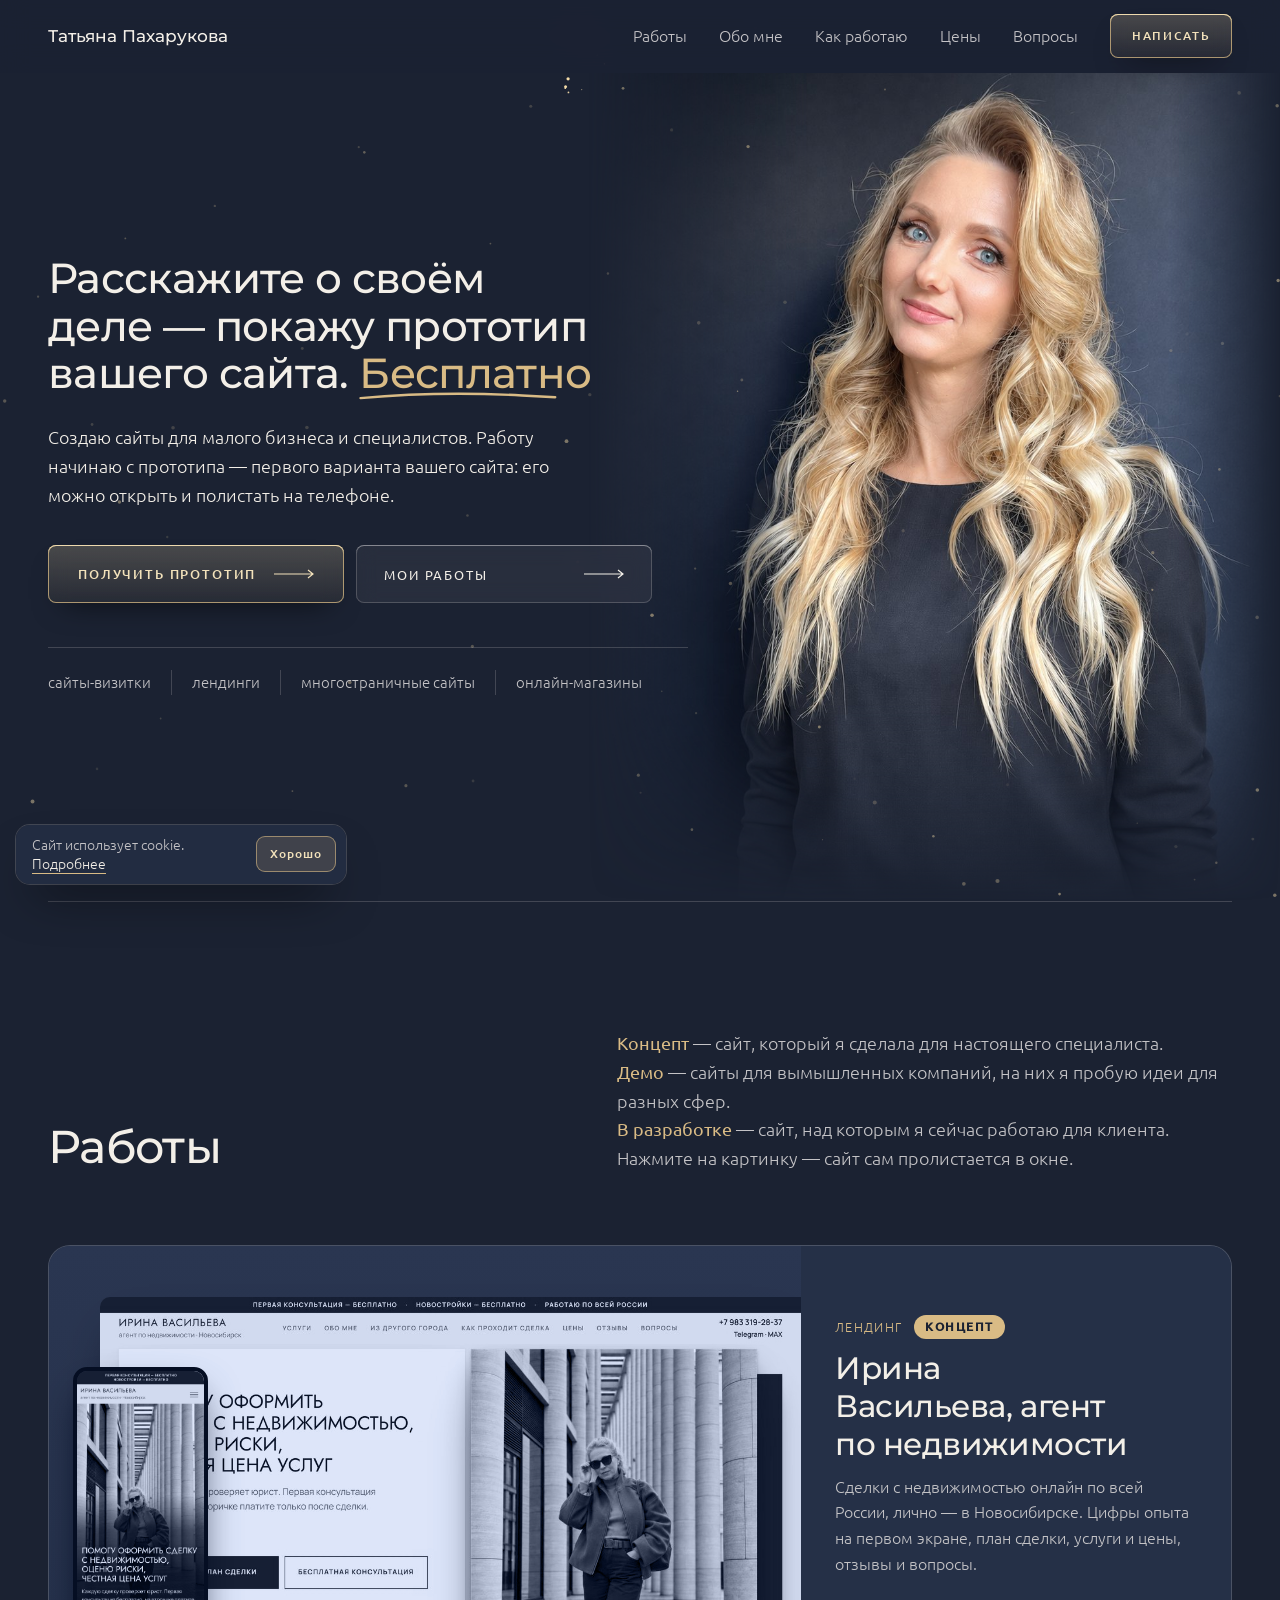
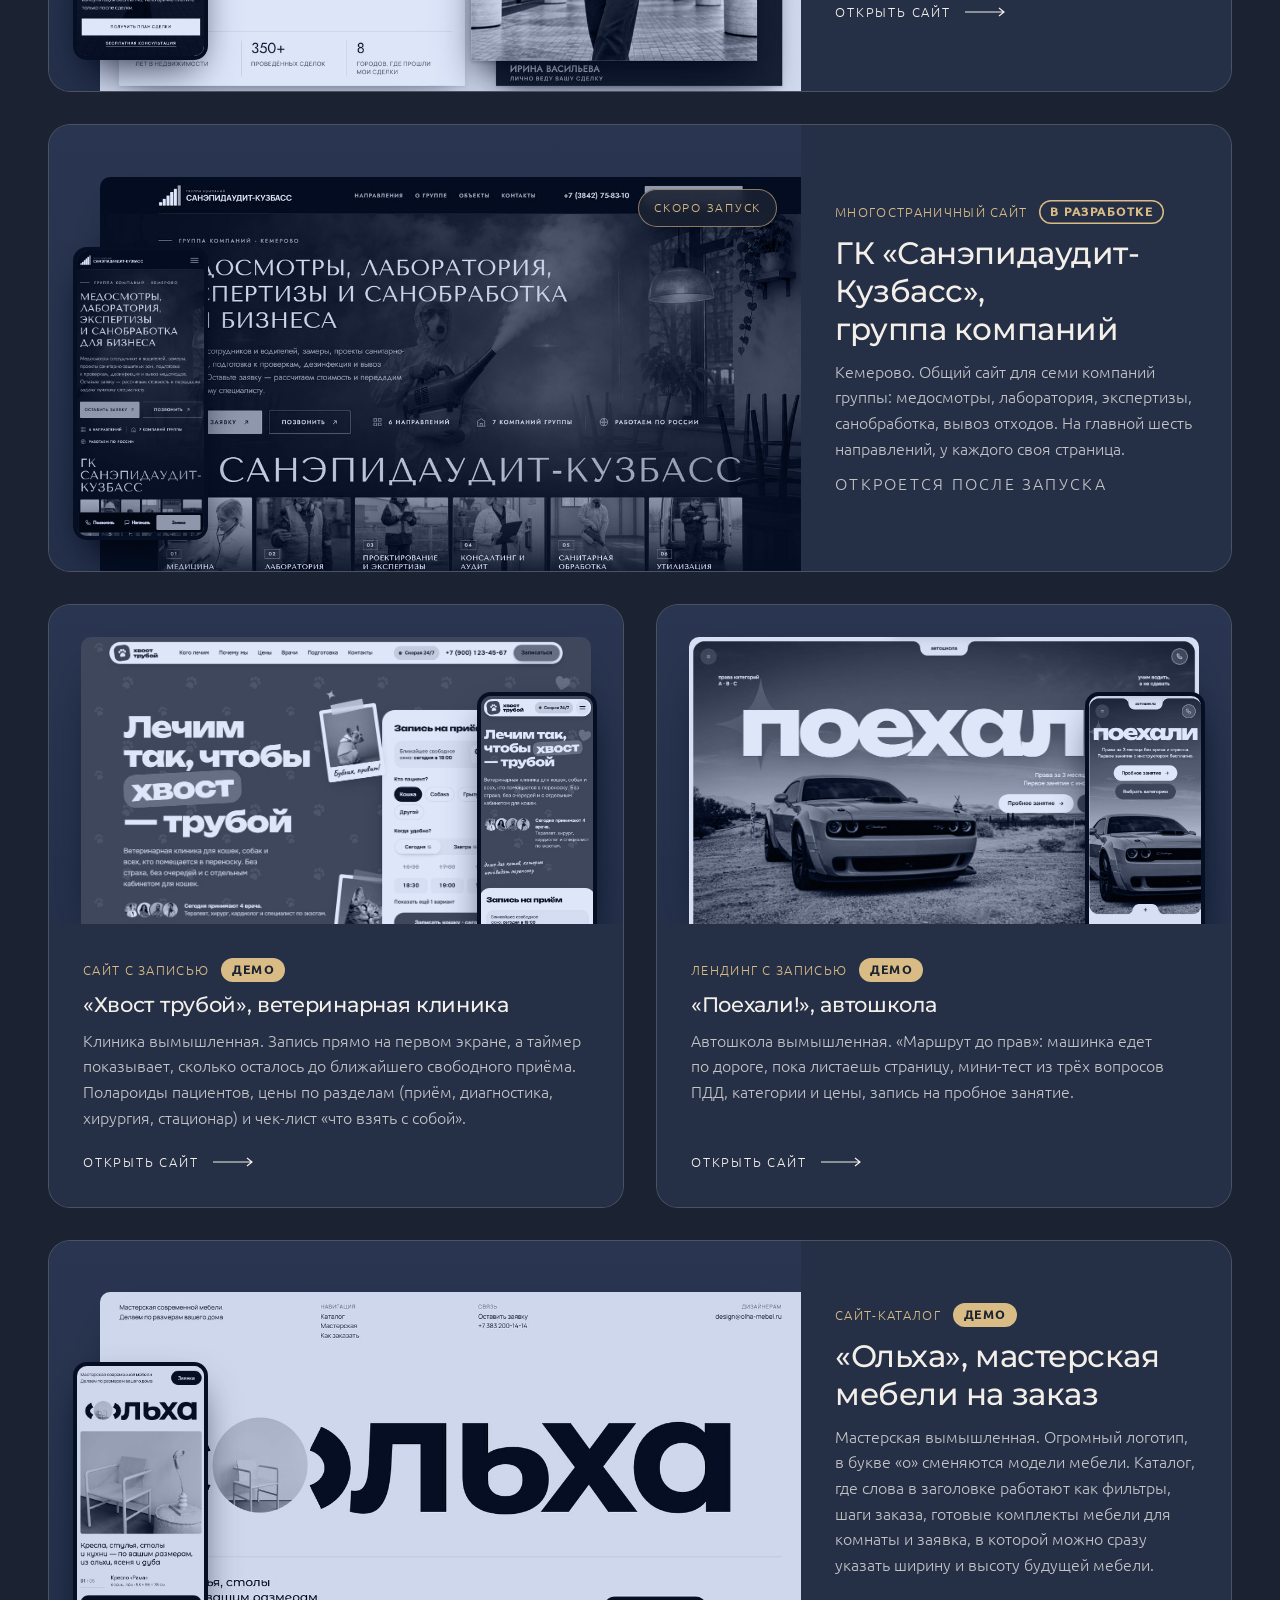
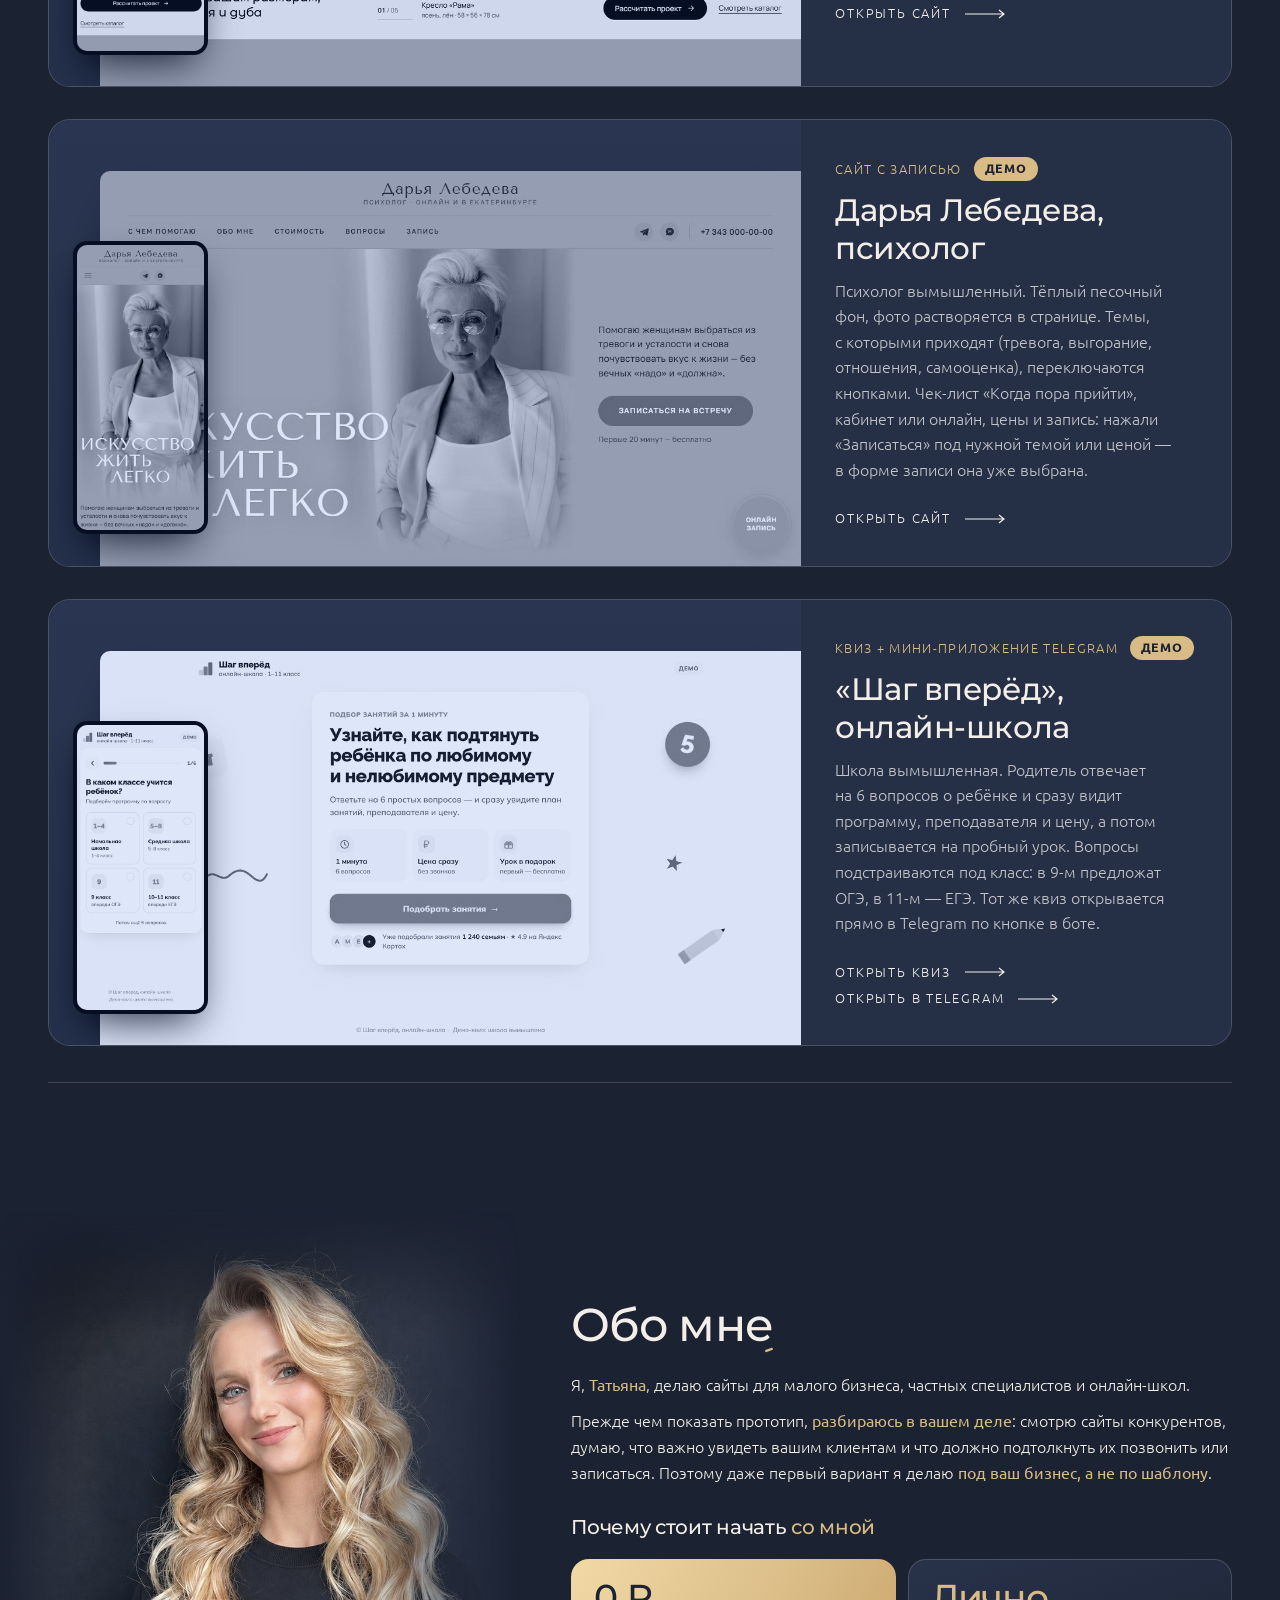
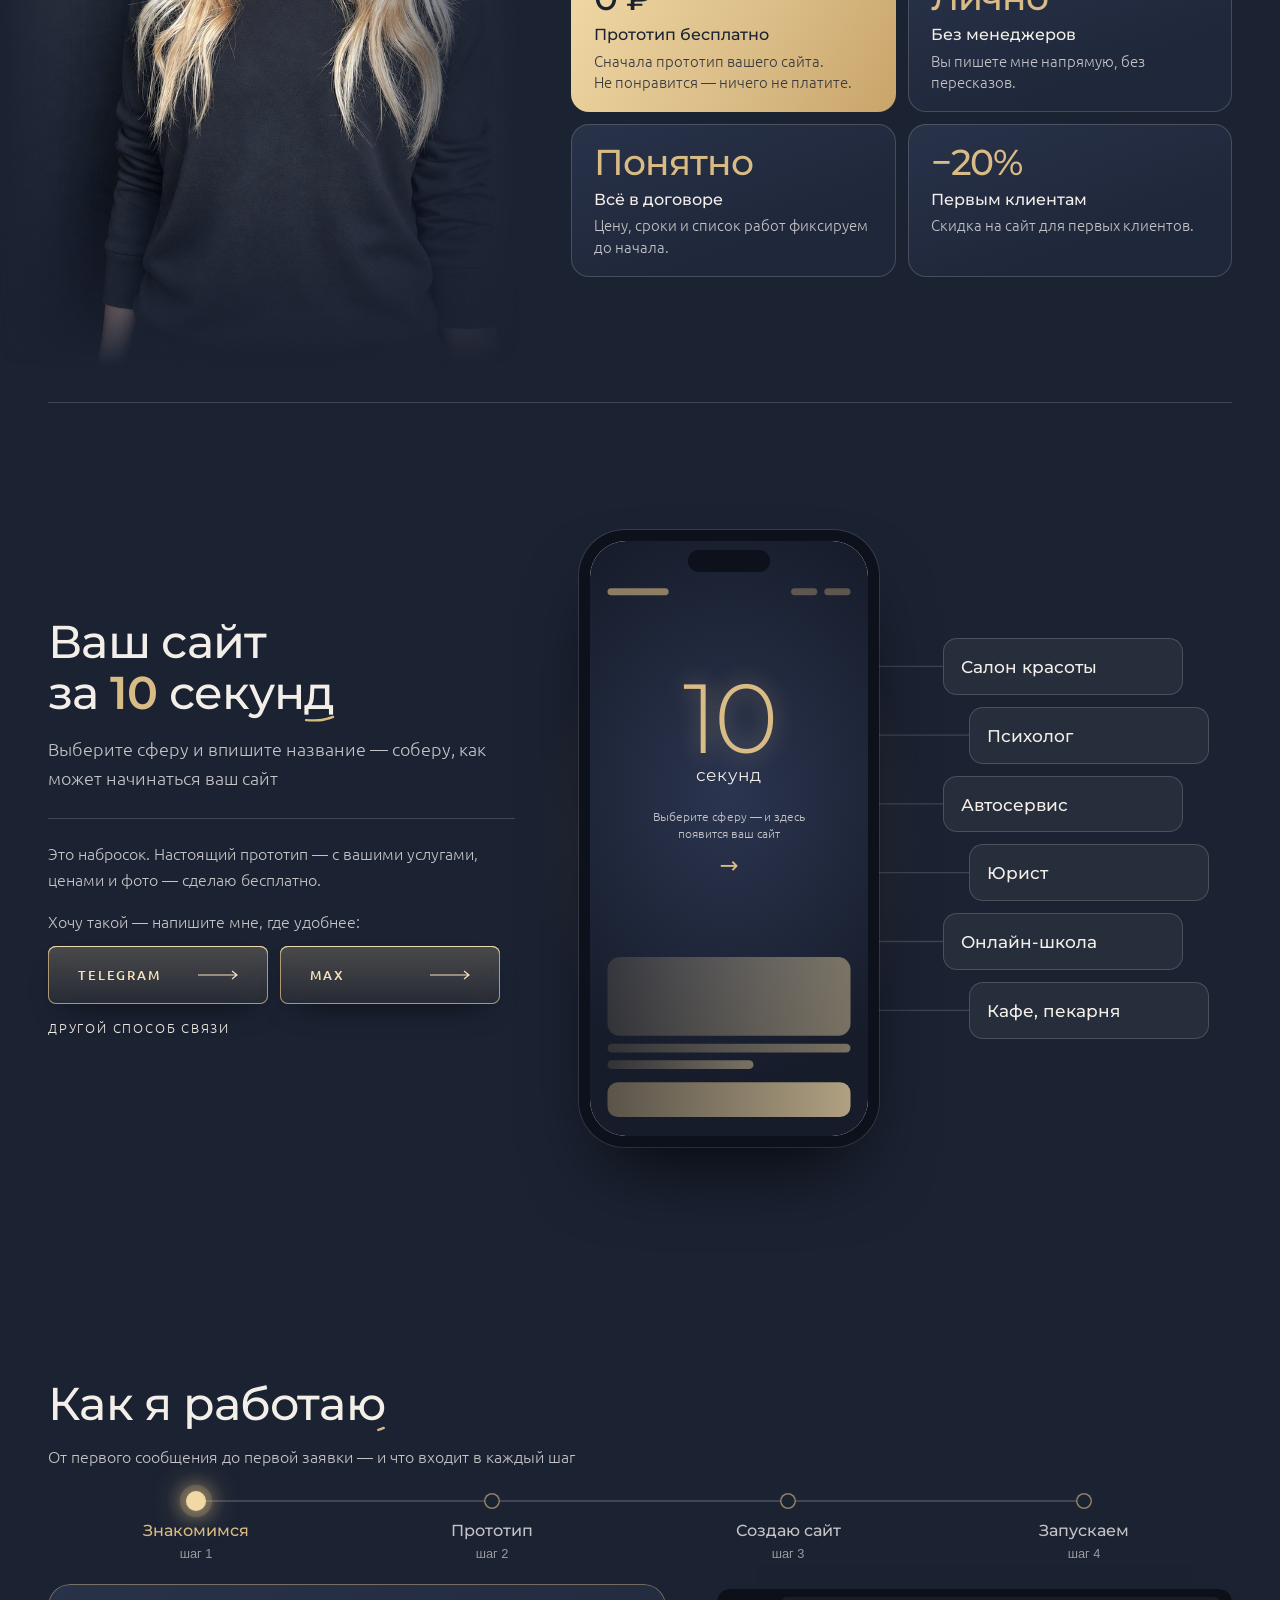
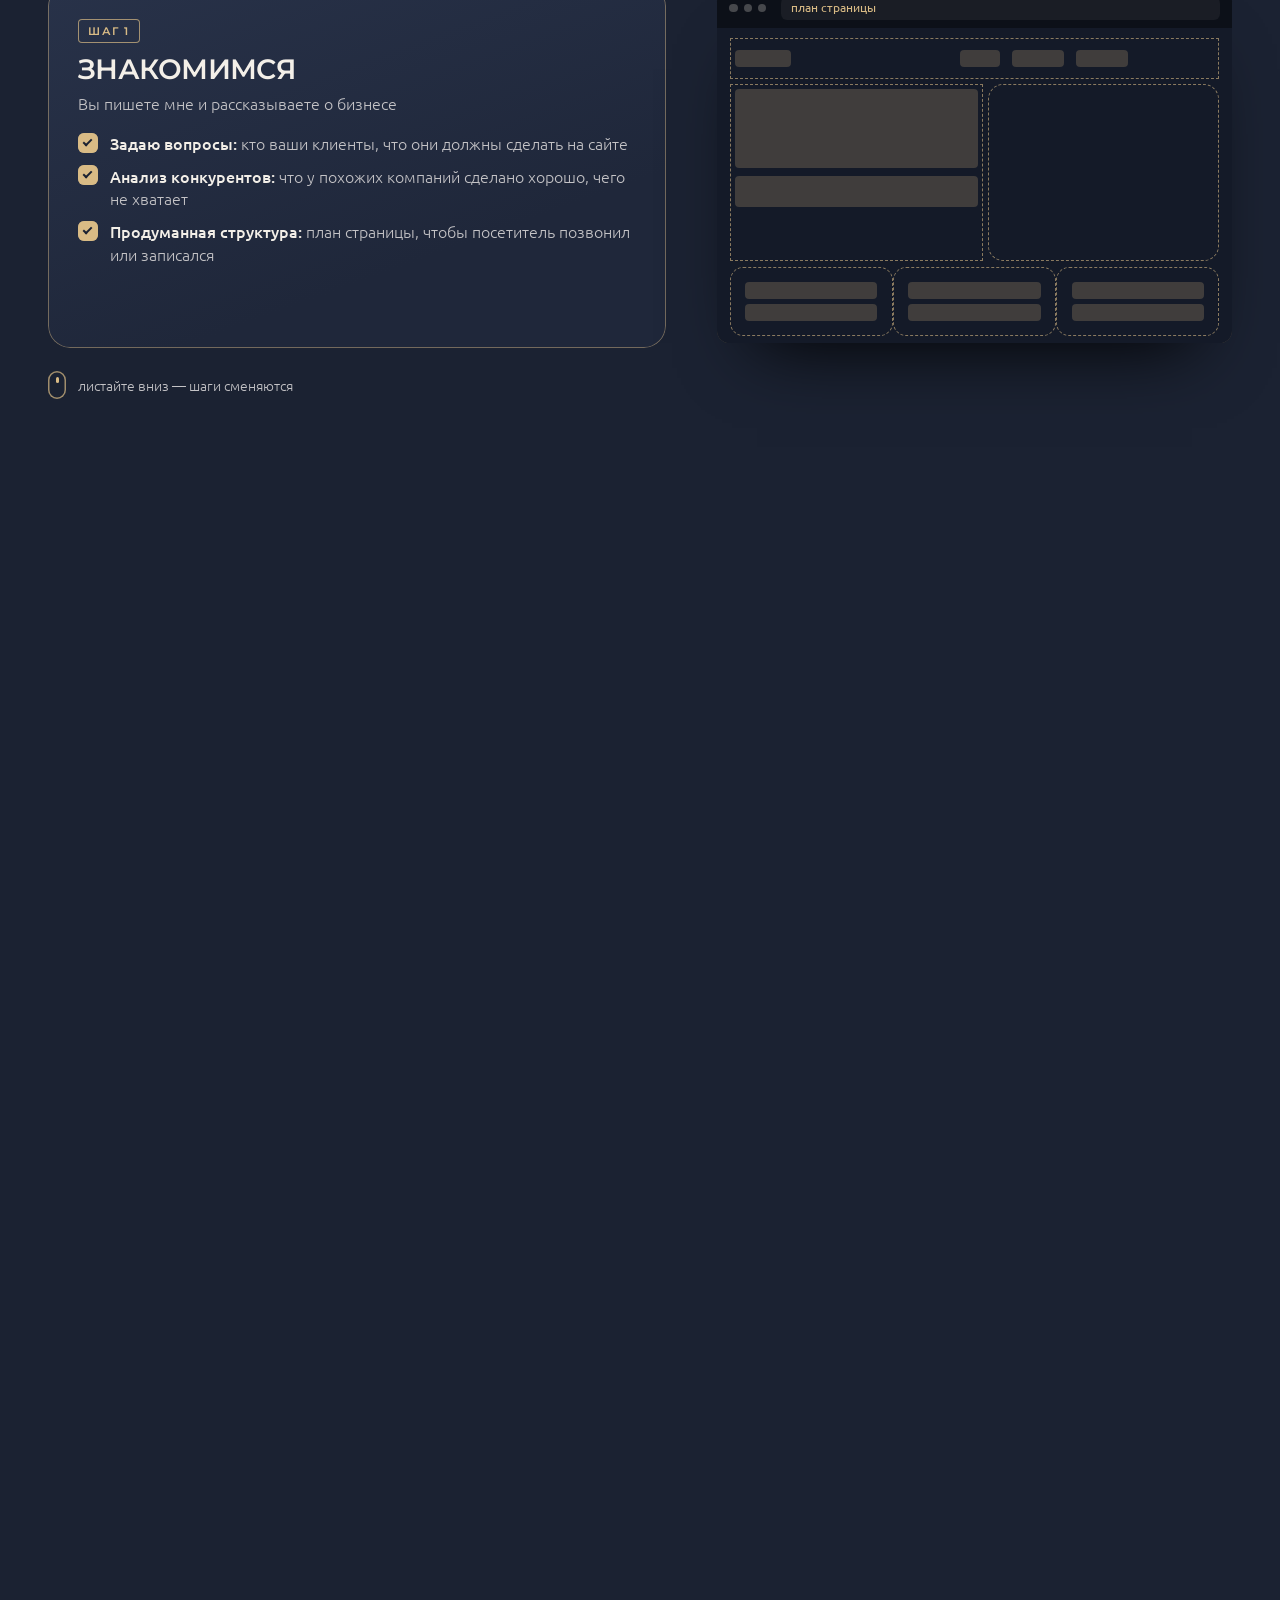
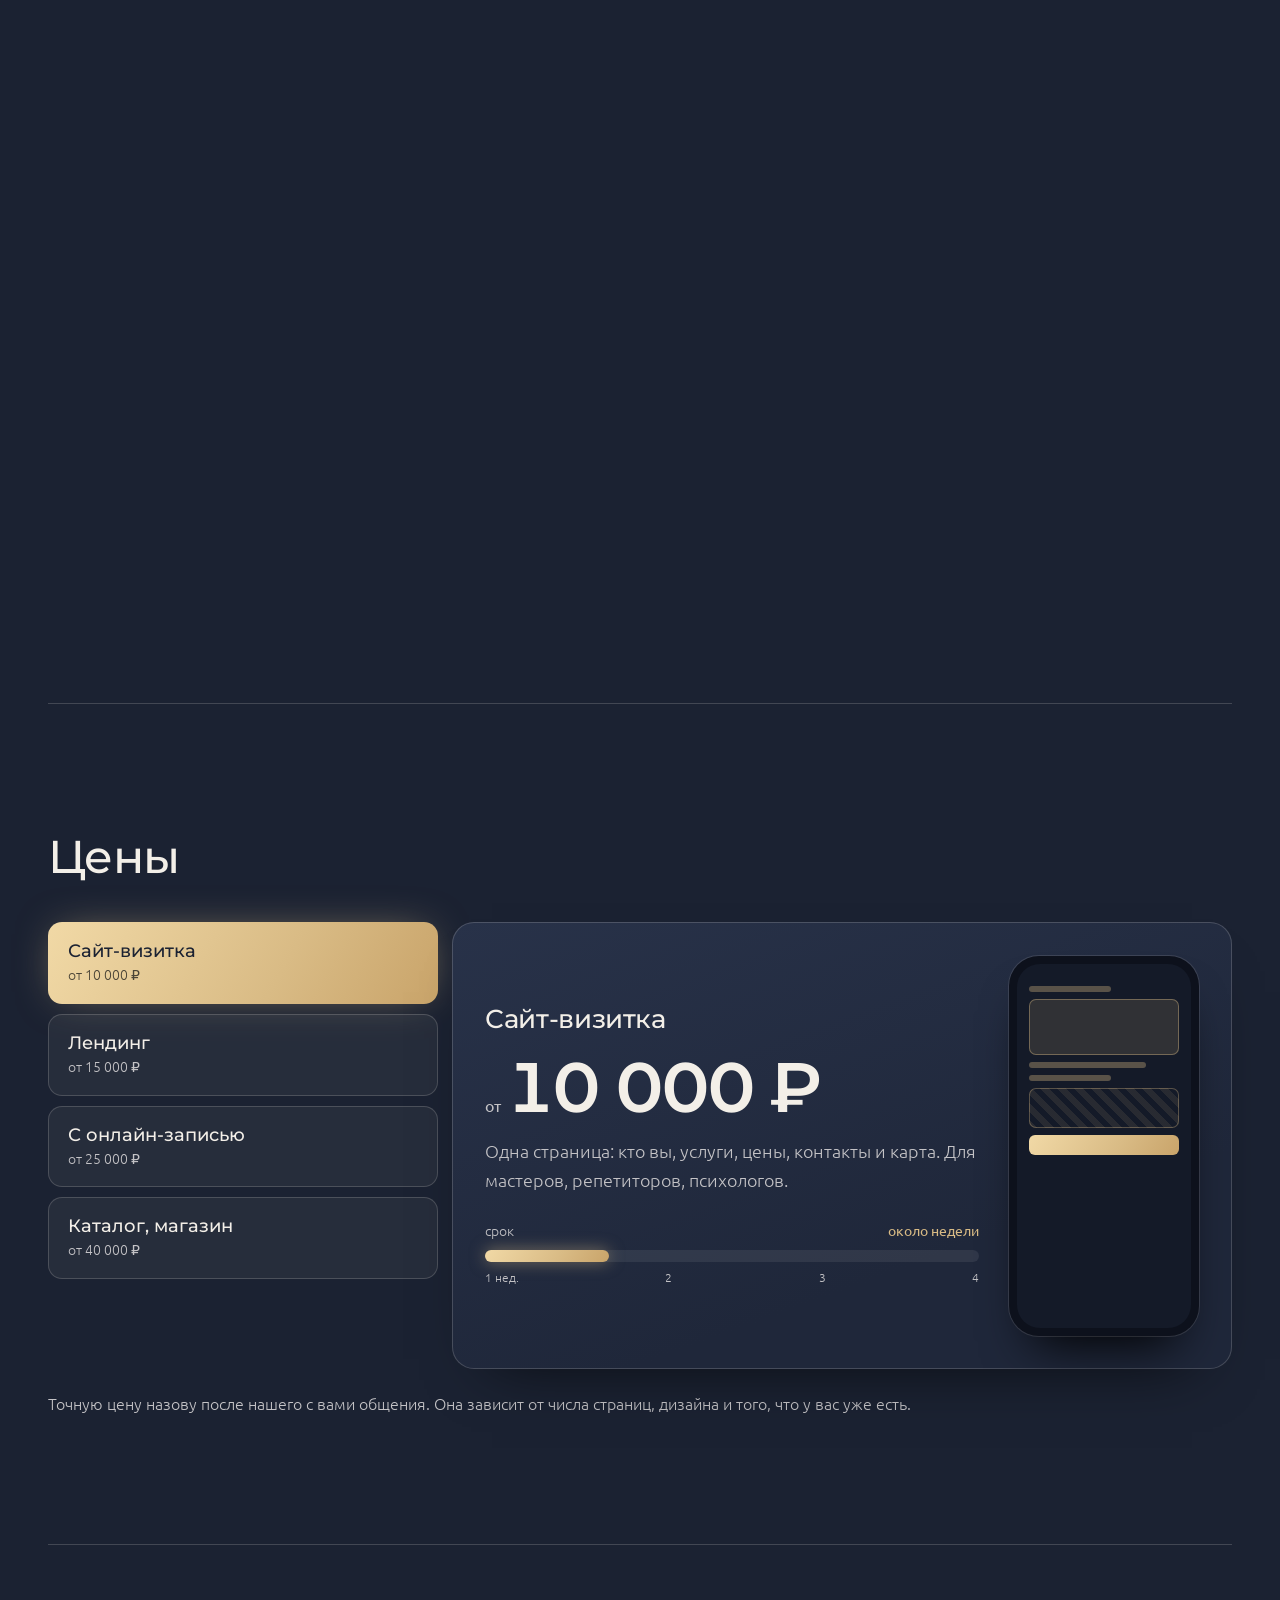
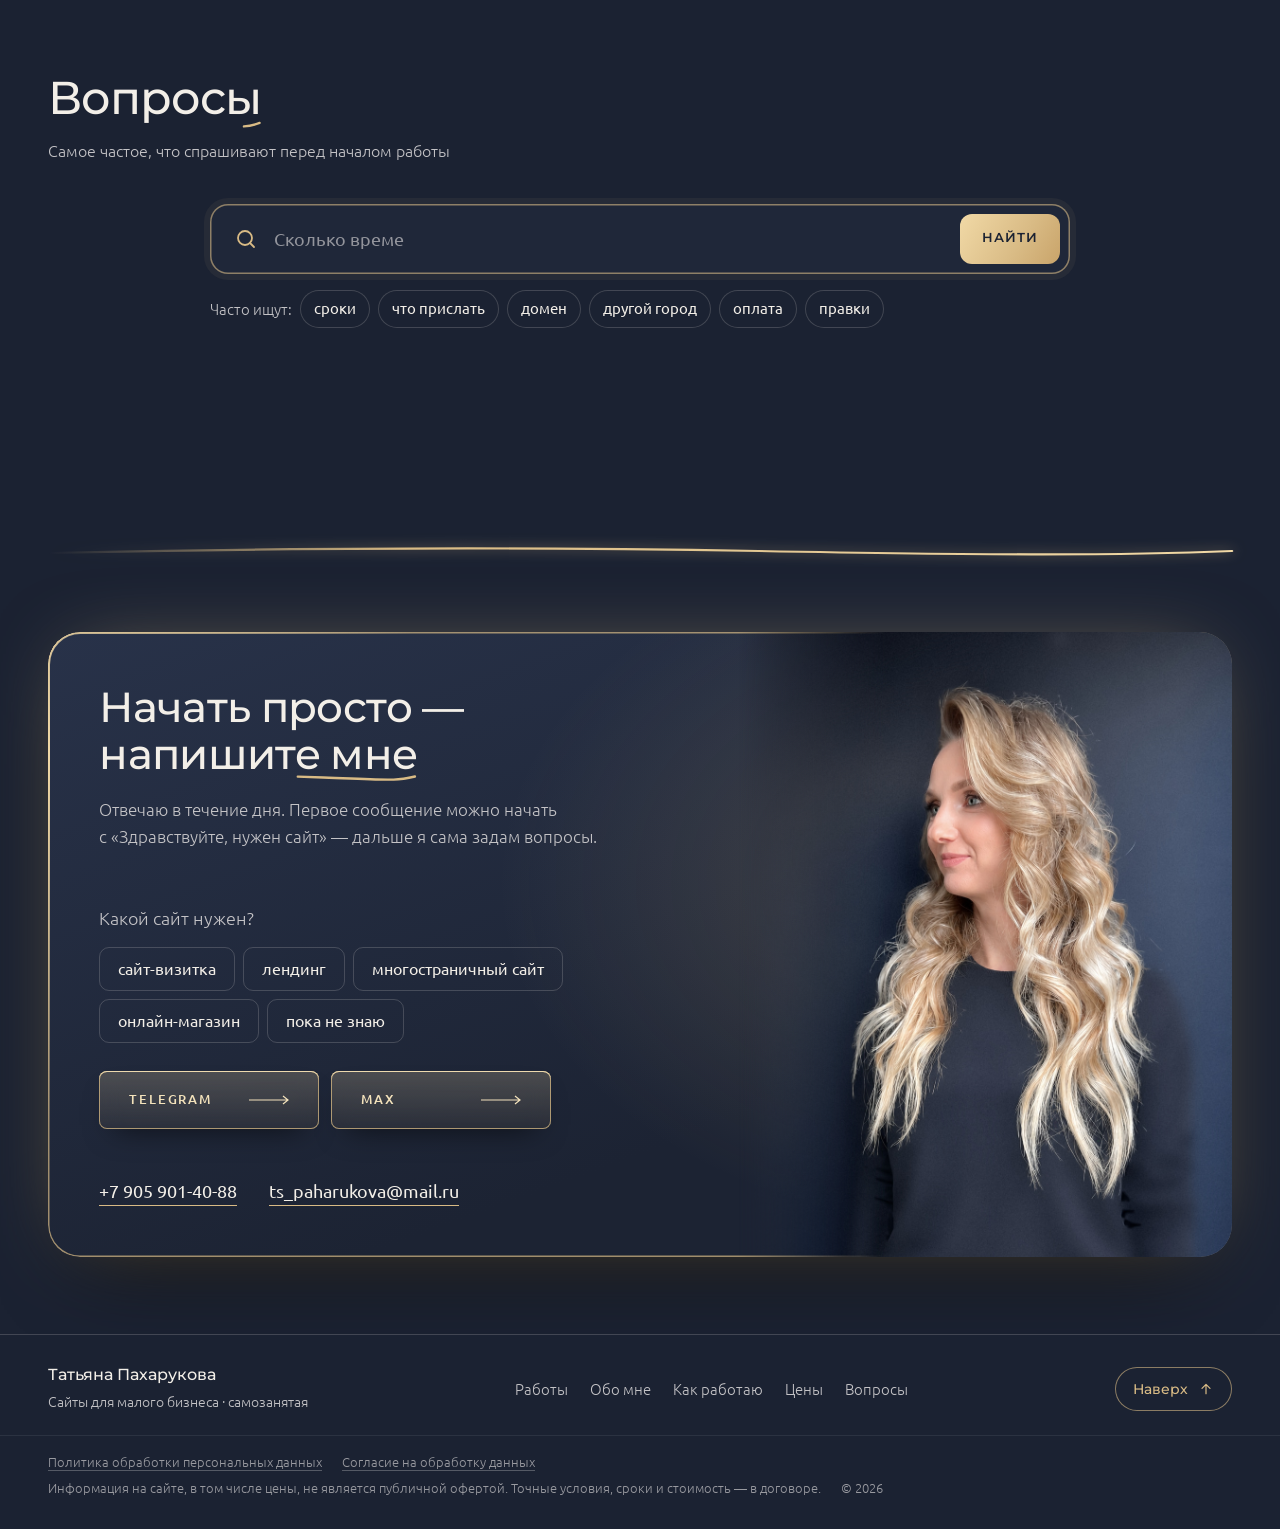
==== commit 664b6b5c: "Работы: новые снимки сайта Ирины Васильевой (первый экран на компьютере и телефоне) Co-Authored-By: " ====
--- a/index.html
+++ b/index.html
@@ -75,8 +75,8 @@
       <div class="projects">
         <article class="project project-xl">
           <a class="shot" href="https://paharukova.github.io/prototipy/irina-vasilyeva/final/" target="_blank" rel="noopener" data-preview="irina" aria-label="Посмотреть сайт Ирины Васильевой, агента по недвижимости">
-            <img class="shot-d" src="img/irina-bez-tekstury.jpg" width="1200" height="675" alt="" loading="lazy">
-            <img class="shot-m" src="img/irina-bez-tekstury-m.jpg" width="390" height="844" alt="" loading="lazy">
+            <img class="shot-d" src="img/irina-bez-tekstury.jpg?v=2311" width="1200" height="675" alt="" loading="lazy">
+            <img class="shot-m" src="img/irina-bez-tekstury-m.jpg?v=2311" width="390" height="844" alt="" loading="lazy">
             <span class="shot-play"><svg viewBox="0 0 24 24" aria-hidden="true"><path d="M8 5v14l11-7z"/></svg>Смотреть</span>
           </a>
           <div class="p-info">
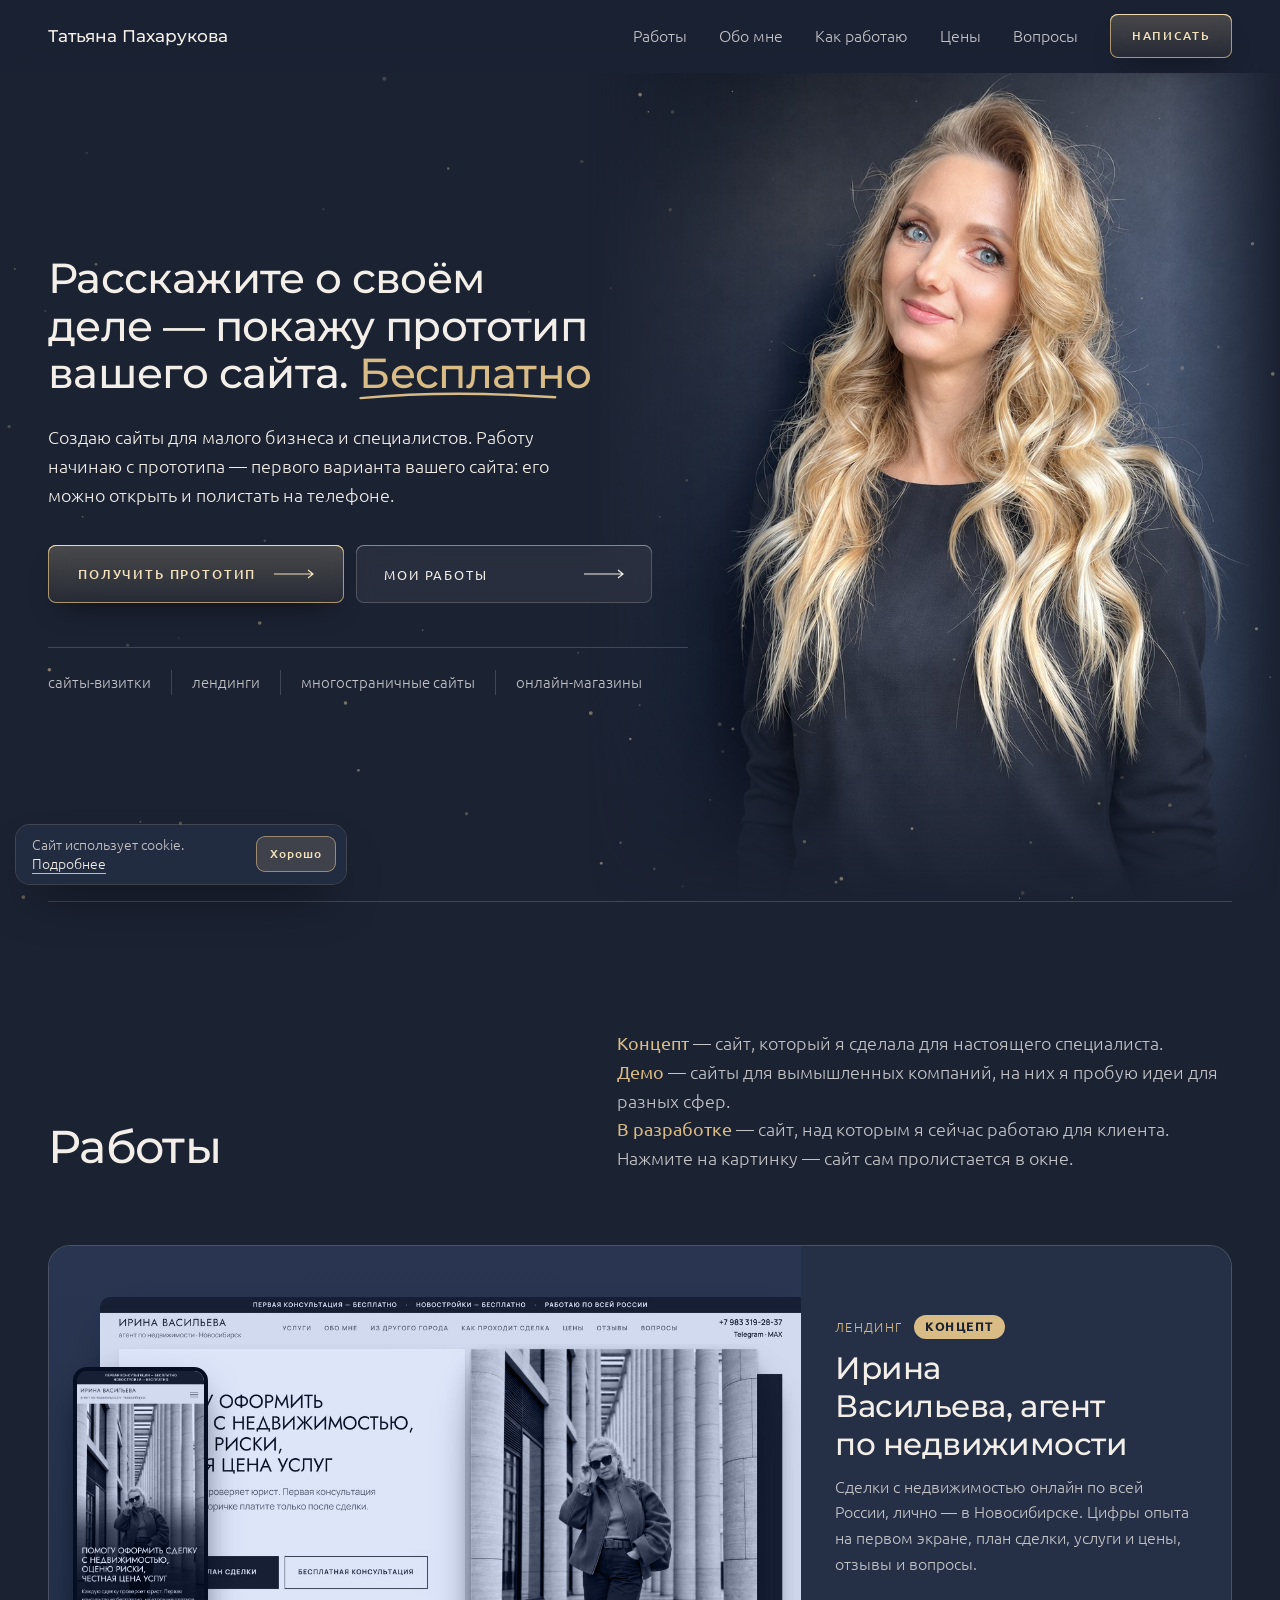
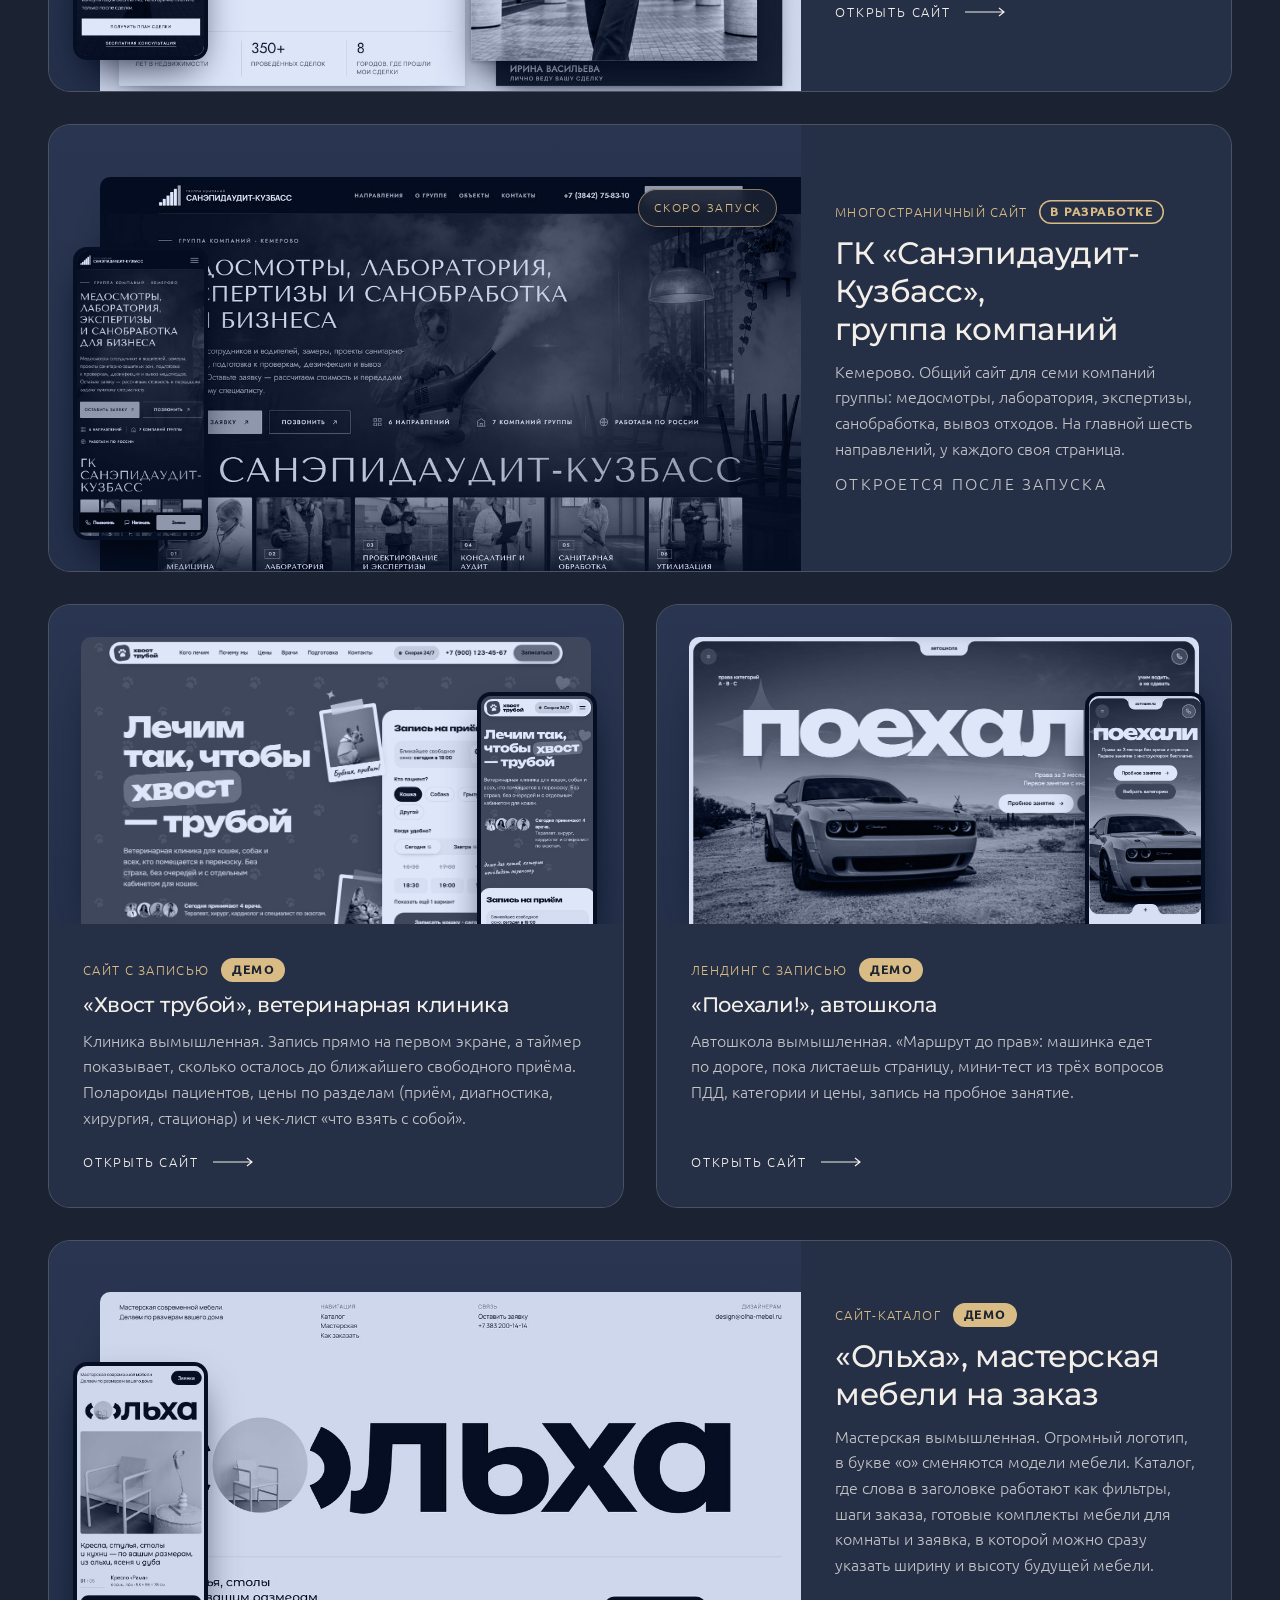
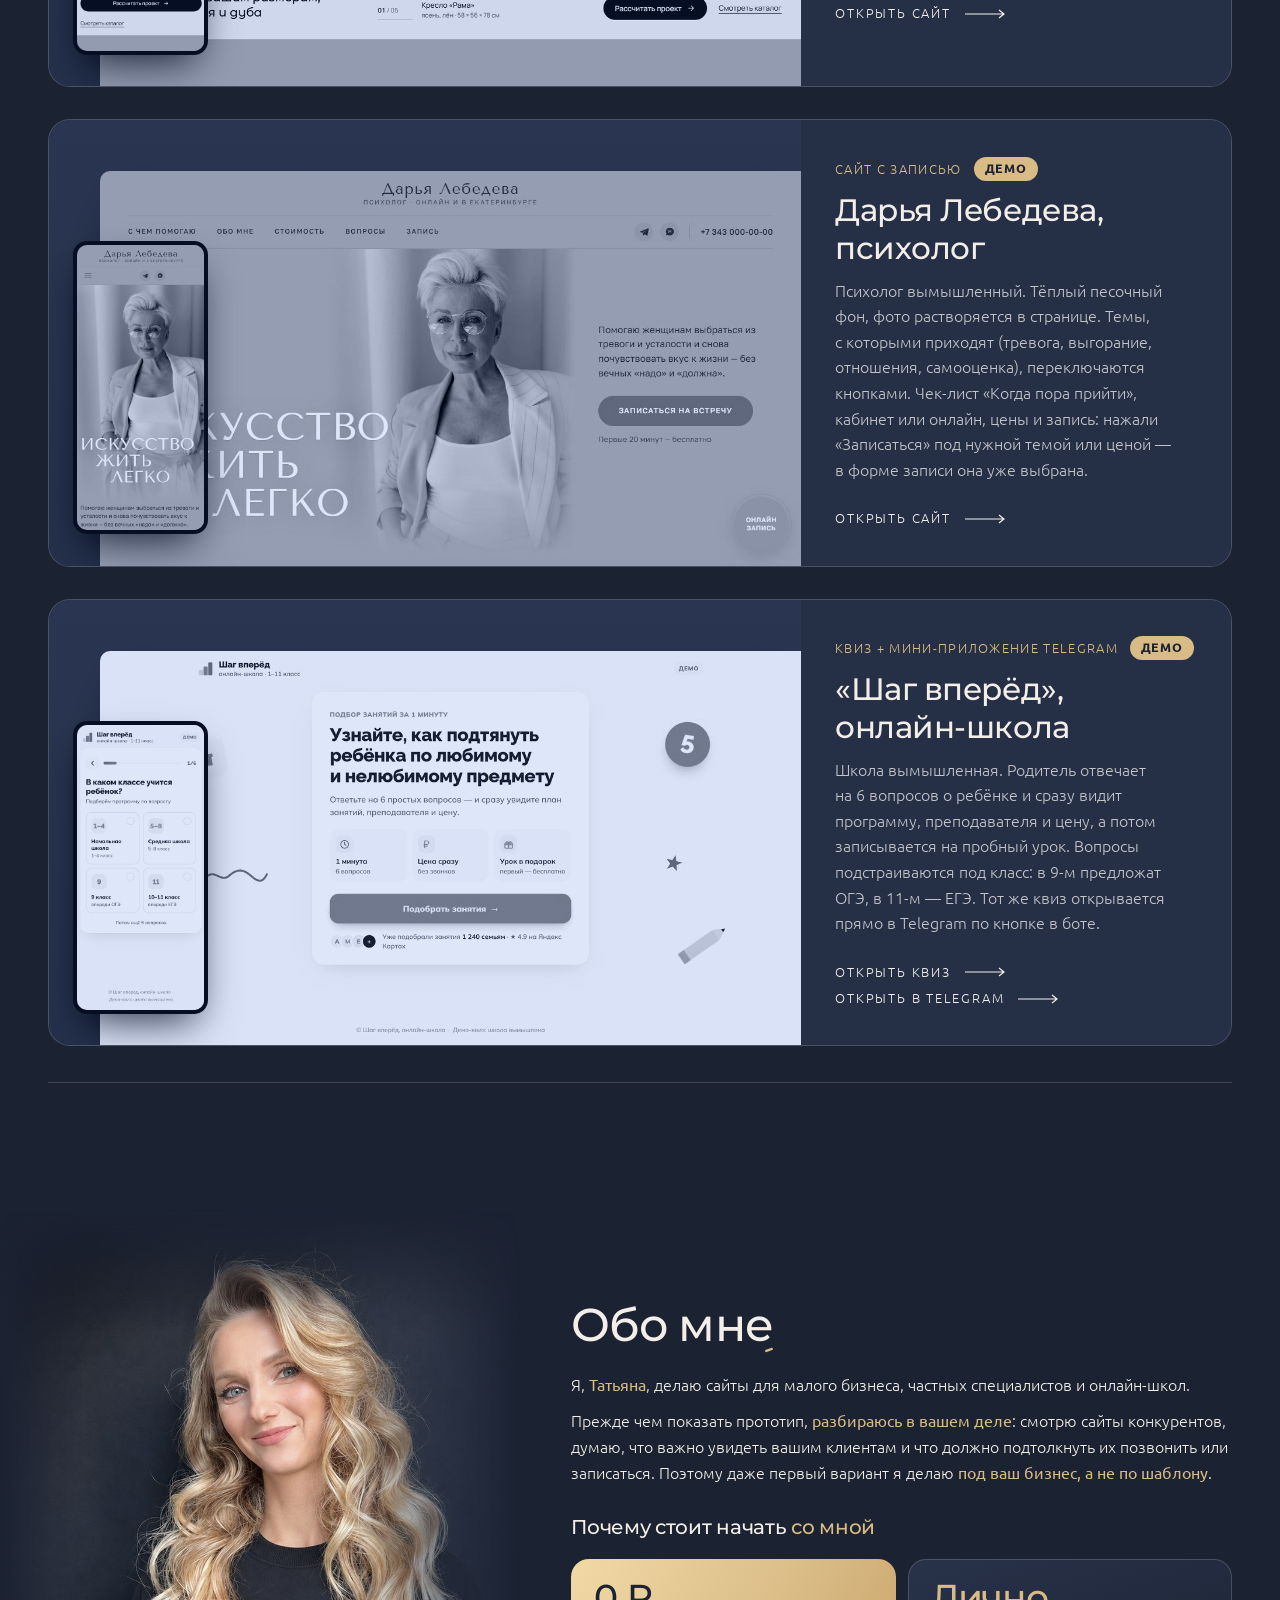
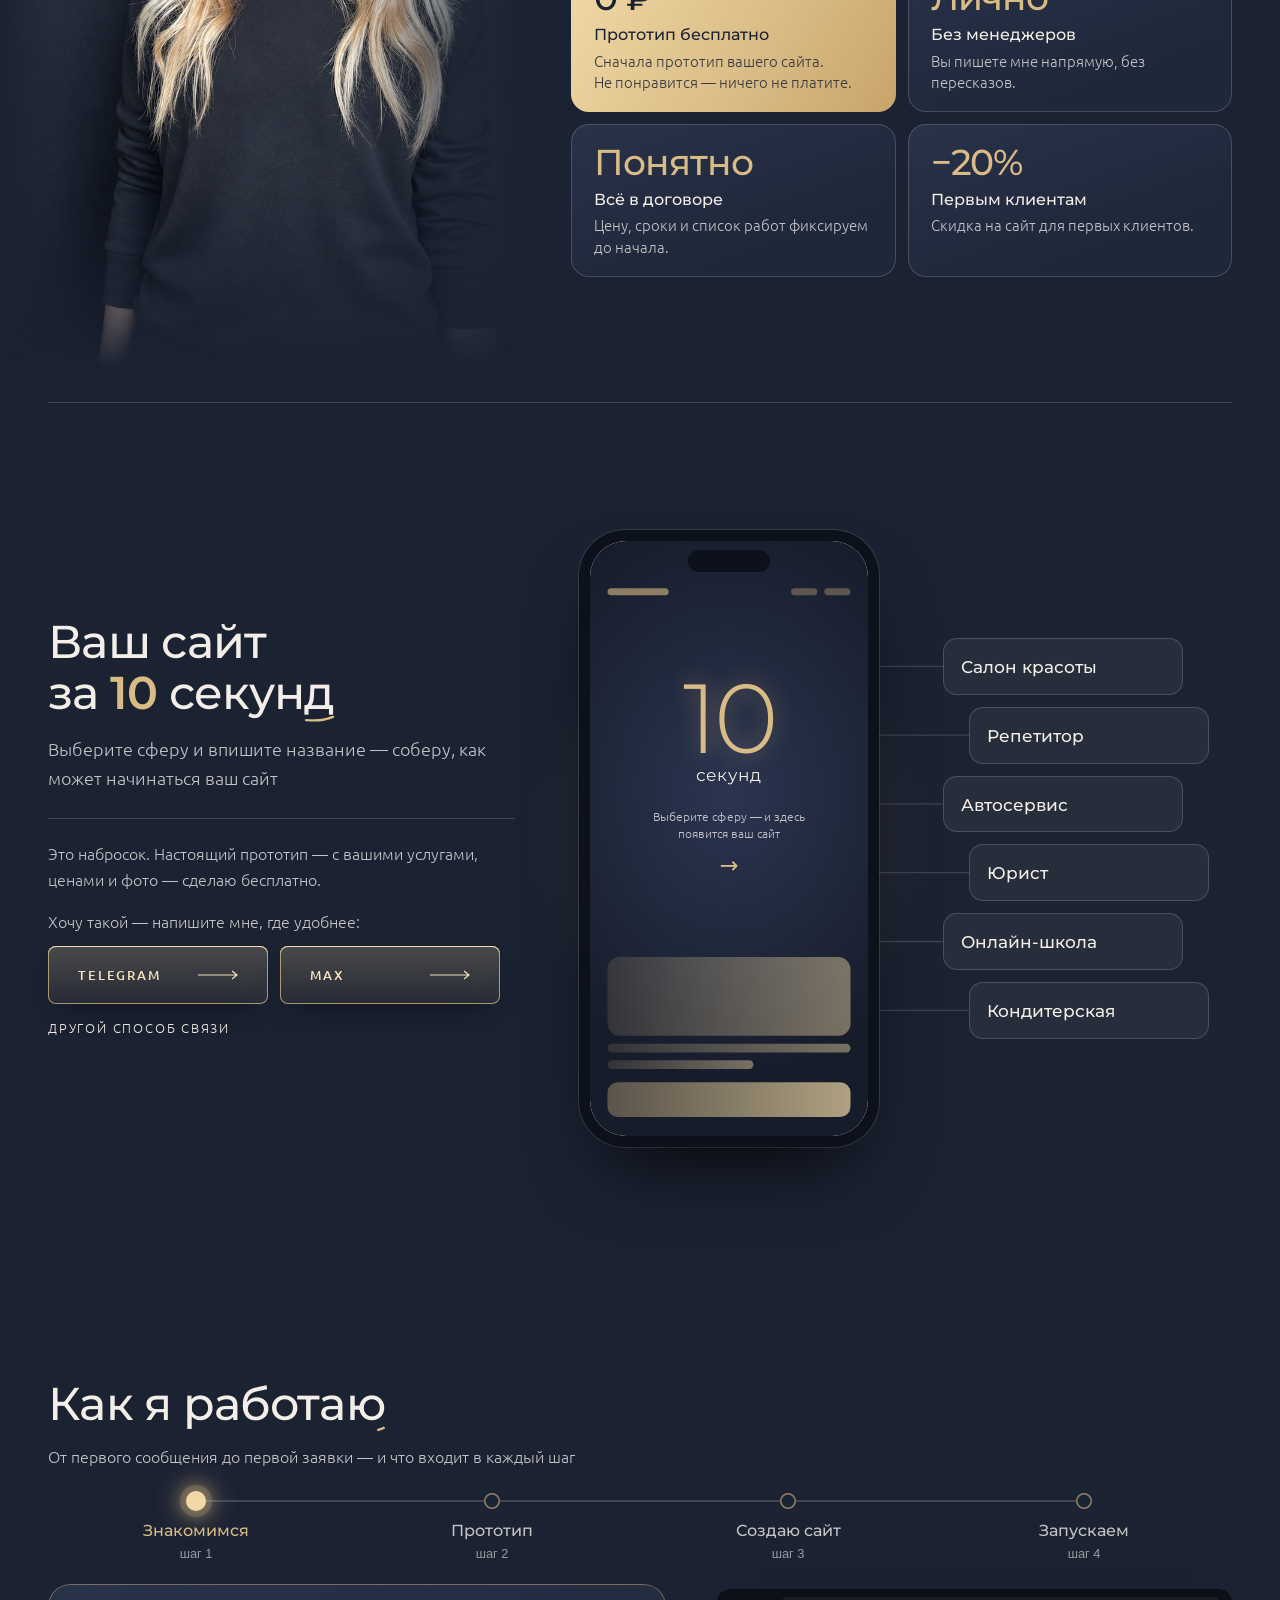
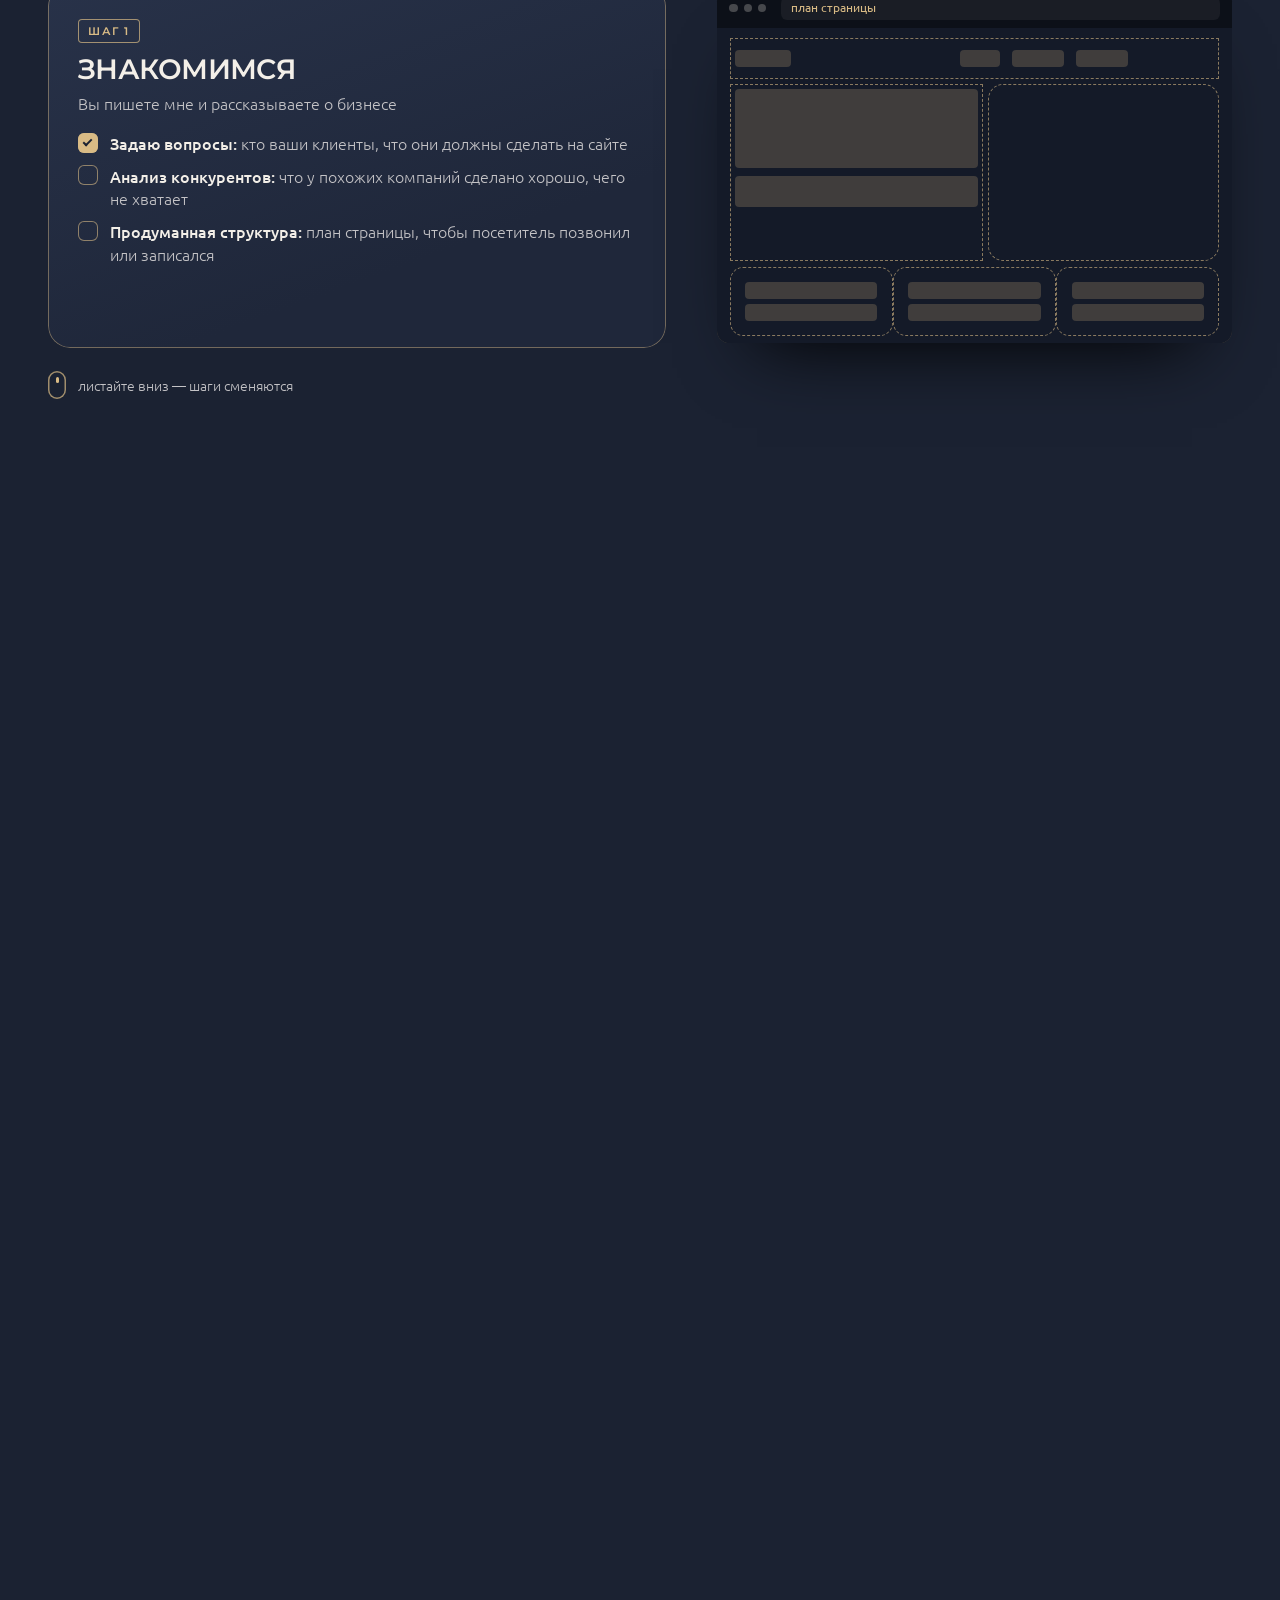
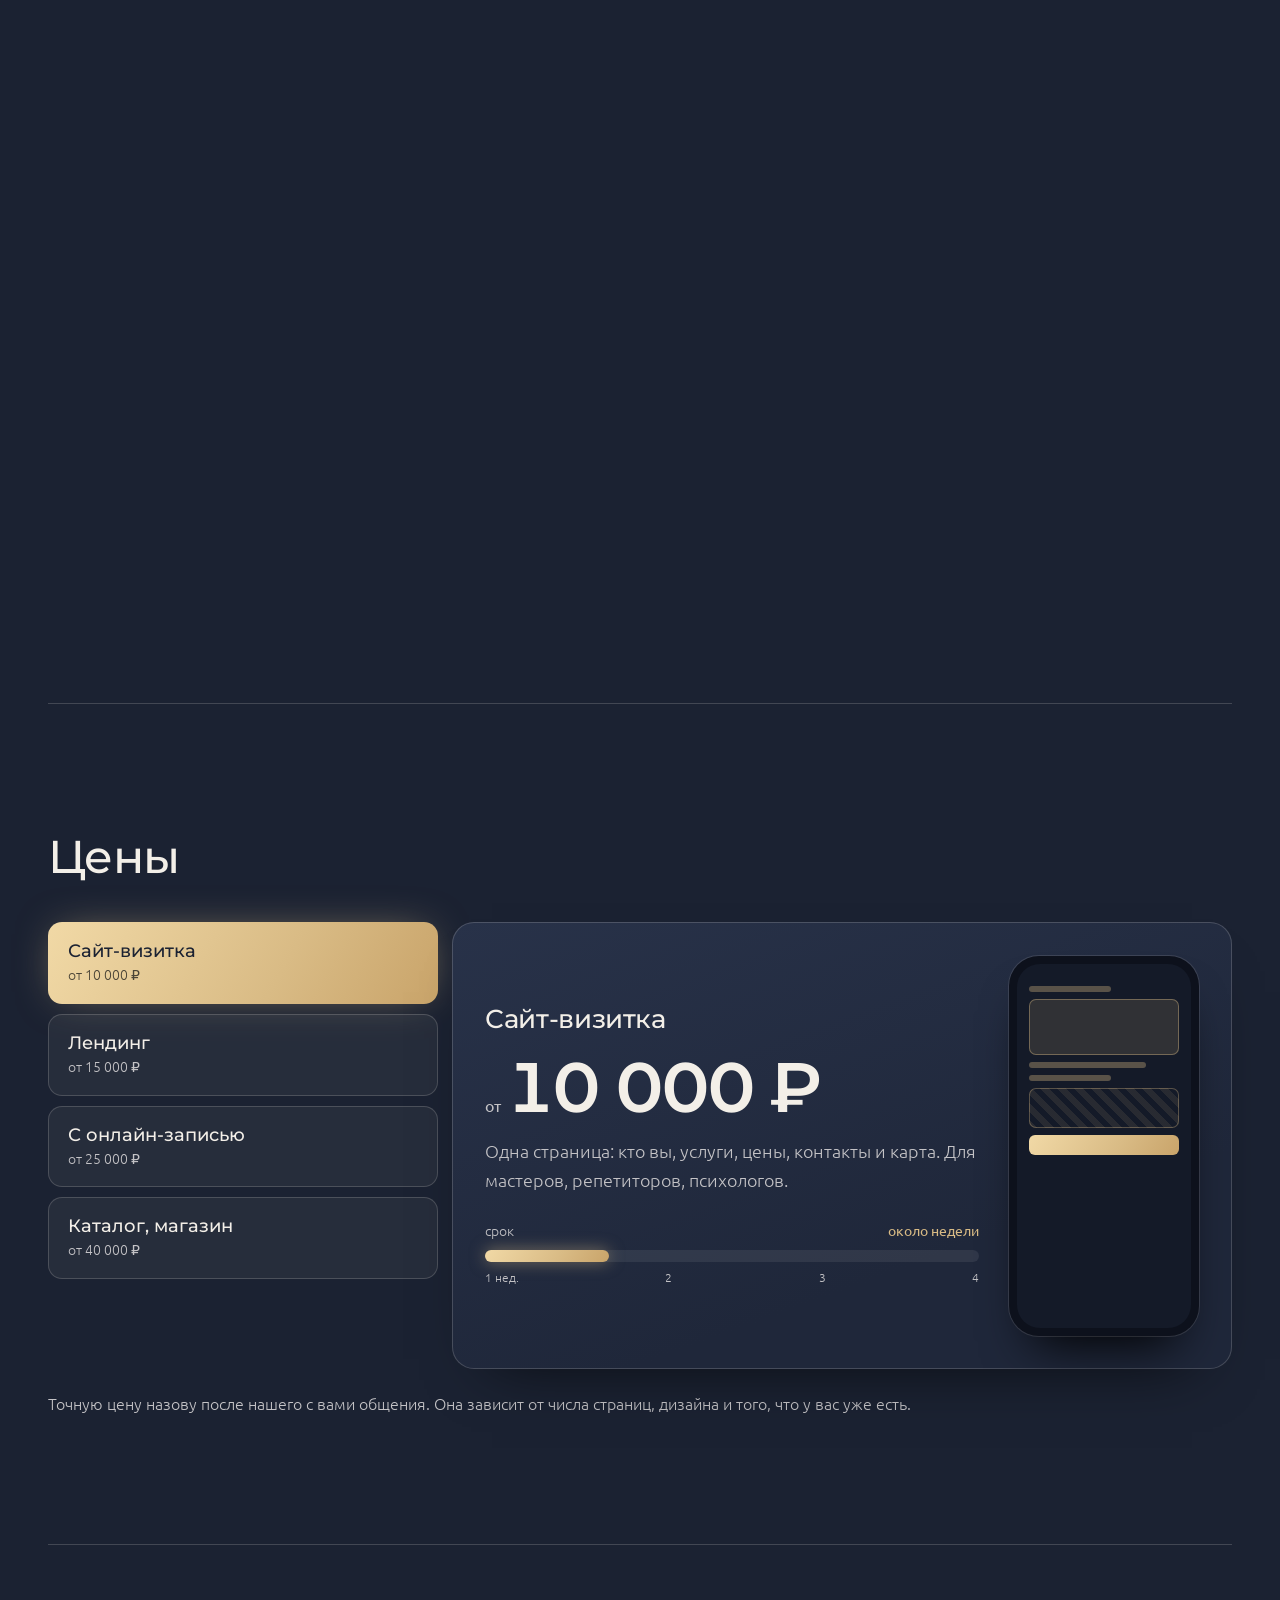
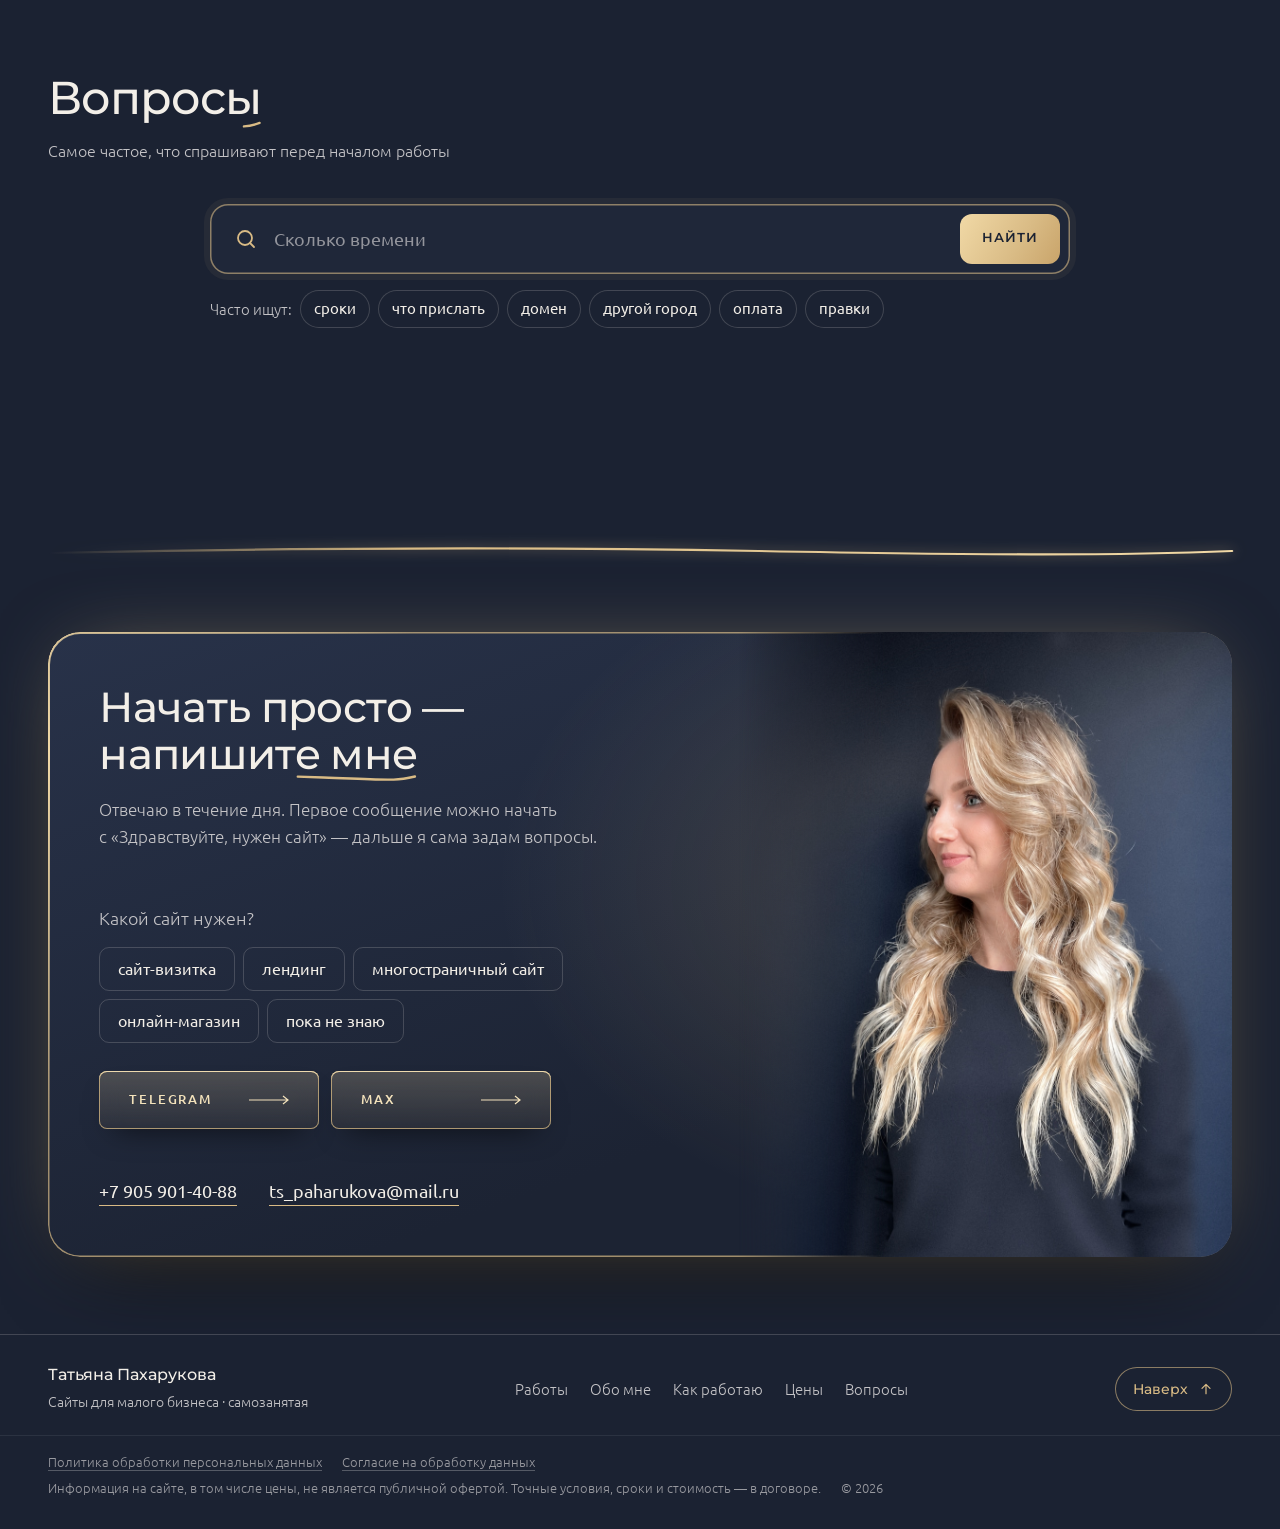
==== commit bae3d4e8: "Телефонная версия и новые мини-сайты «10 секунд» - «10 секунд» на телефоне: сферы строкой, телефон с" ====
--- a/index.html
+++ b/index.html
@@ -24,7 +24,7 @@
 <!-- Шрифты мини-сайтов в «Ваш сайт за 10 секунд». Перед публикацией положить локально -->
 <link rel="stylesheet" href="fonts/mini/fonts.css">
 <link rel="stylesheet" href="css/style.css?v=31">
-<link rel="stylesheet" href="css/v2.css?v=14">
+<link rel="stylesheet" href="css/v2.css?v=28">
 </head>
 <body>
 
@@ -231,15 +231,15 @@
         </div>
         <div class="side">
           <div class="sp" data-sp="beauty"><button class="sp-pick" type="button" data-sphere="beauty" aria-pressed="false"><b>Салон красоты</b></button></div>
-          <div class="sp" data-sp="psy"><button class="sp-pick" type="button" data-sphere="psy" aria-pressed="false"><b>Психолог</b></button></div>
+          <div class="sp" data-sp="tutor"><button class="sp-pick" type="button" data-sphere="tutor" aria-pressed="false"><b>Репетитор</b></button></div>
           <div class="sp" data-sp="auto"><button class="sp-pick" type="button" data-sphere="auto" aria-pressed="false"><b>Автосервис</b></button></div>
           <div class="sp" data-sp="law"><button class="sp-pick" type="button" data-sphere="law" aria-pressed="false"><b>Юрист</b></button></div>
           <div class="sp" data-sp="school"><button class="sp-pick" type="button" data-sphere="school" aria-pressed="false"><b>Онлайн-школа</b></button></div>
-          <div class="sp" data-sp="cafe"><button class="sp-pick" type="button" data-sphere="cafe" aria-pressed="false"><b>Кафе, пекарня</b></button></div>
+          <div class="sp" data-sp="cafe"><button class="sp-pick" type="button" data-sphere="cafe" aria-pressed="false"><b>Кондитерская</b></button></div>
         </div>
         <label class="sp-name">
           <span class="sp-name-l">Название салона</span>
-          <input type="text" name="biz" maxlength="26" autocomplete="off" placeholder="Например, Лепесток">
+          <input type="text" name="biz" maxlength="26" autocomplete="off" placeholder="Например, Лоск">
         </label>
       </form>
     </div>
@@ -305,7 +305,7 @@
           </div></div>
           <div class="kr-side"><div class="kr-bw-wrap"><div class="kr-bw" data-st="0" id="krBw"></div></div></div>
         </div>
-        <p class="kr-hint" aria-hidden="true"><span class="kr-mouse"><i></i></span>листайте вниз&nbsp;— шаги сменяются</p>
+        <p class="kr-hint" aria-hidden="true"><span class="kr-mouse"><i></i></span><span class="kr-hint-d">листайте вниз&nbsp;— шаги сменяются</span><span class="kr-hint-m">листайте шаги пальцем вбок<i class="kr-swipe">→</i></span></p>
       </div>
     </div>
   </section>
@@ -441,6 +441,6 @@
   <button class="cookie-ok" type="button">Хорошо</button>
 </div>
 
-<script src="js/v2.js?v=11"></script>
+<script src="js/v2.js?v=19"></script>
 </body>
 </html>
--- a/fonts/mini/fonts.css
+++ b/fonts/mini/fonts.css
@@ -1,127 +1,631 @@
 /* cyrillic-ext */
 @font-face {
-  font-family: 'Caveat';
-  font-style: normal;
-  font-weight: 700;
-  font-display: swap;
-  src: url(caveat-700-cyrillic-ext.woff2) format('woff2');
-  unicode-range: U+0460-052F, U+1C80-1C8A, U+20B4, U+2DE0-2DFF, U+A640-A69F, U+FE2E-FE2F;
-}
-/* cyrillic */
-@font-face {
-  font-family: 'Caveat';
-  font-style: normal;
-  font-weight: 700;
-  font-display: swap;
-  src: url(caveat-700-cyrillic.woff2) format('woff2');
-  unicode-range: U+0301, U+0400-045F, U+0490-0491, U+04B0-04B1, U+2116;
-}
-/* latin-ext */
-@font-face {
-  font-family: 'Caveat';
-  font-style: normal;
-  font-weight: 700;
-  font-display: swap;
-  src: url(caveat-700-latin-ext.woff2) format('woff2');
-  unicode-range: U+0100-02BA, U+02BD-02C5, U+02C7-02CC, U+02CE-02D7, U+02DD-02FF, U+0304, U+0308, U+0329, U+1D00-1DBF, U+1E00-1E9F, U+1EF2-1EFF, U+2020, U+20A0-20AB, U+20AD-20C4, U+2113, U+2C60-2C7F, U+A720-A7FF;
-}
-/* latin */
-@font-face {
-  font-family: 'Caveat';
-  font-style: normal;
-  font-weight: 700;
-  font-display: swap;
-  src: url(caveat-700-latin.woff2) format('woff2');
-  unicode-range: U+0000-00FF, U+0131, U+0152-0153, U+02BB-02BC, U+02C6, U+02DA, U+02DC, U+0304, U+0308, U+0329, U+2000-206F, U+20AC, U+2122, U+2191, U+2193, U+2212, U+2215, U+FEFF, U+FFFD;
-}
-/* cyrillic */
-@font-face {
-  font-family: 'Dela Gothic One';
-  font-style: normal;
-  font-weight: 400;
-  font-display: swap;
-  src: url(dela-gothic-one-400-cyrillic.woff2) format('woff2');
-  unicode-range: U+0301, U+0400-045F, U+0490-0491, U+04B0-04B1, U+2116;
-}
-/* latin-ext */
-@font-face {
-  font-family: 'Dela Gothic One';
-  font-style: normal;
-  font-weight: 400;
-  font-display: swap;
-  src: url(dela-gothic-one-400-latin-ext.woff2) format('woff2');
-  unicode-range: U+0100-02BA, U+02BD-02C5, U+02C7-02CC, U+02CE-02D7, U+02DD-02FF, U+0304, U+0308, U+0329, U+1D00-1DBF, U+1E00-1E9F, U+1EF2-1EFF, U+2020, U+20A0-20AB, U+20AD-20C4, U+2113, U+2C60-2C7F, U+A720-A7FF;
-}
-/* latin */
-@font-face {
-  font-family: 'Dela Gothic One';
-  font-style: normal;
-  font-weight: 400;
-  font-display: swap;
-  src: url(dela-gothic-one-400-latin.woff2) format('woff2');
-  unicode-range: U+0000-00FF, U+0131, U+0152-0153, U+02BB-02BC, U+02C6, U+02DA, U+02DC, U+0304, U+0308, U+0329, U+2000-206F, U+20AC, U+2122, U+2191, U+2193, U+2212, U+2215, U+FEFF, U+FFFD;
-}
-/* cyrillic-ext */
-@font-face {
-  font-family: 'Pacifico';
-  font-style: normal;
-  font-weight: 400;
-  font-display: swap;
-  src: url(pacifico-400-cyrillic-ext.woff2) format('woff2');
-  unicode-range: U+0460-052F, U+1C80-1C8A, U+20B4, U+2DE0-2DFF, U+A640-A69F, U+FE2E-FE2F;
-}
-/* cyrillic */
-@font-face {
-  font-family: 'Pacifico';
-  font-style: normal;
-  font-weight: 400;
-  font-display: swap;
-  src: url(pacifico-400-cyrillic.woff2) format('woff2');
-  unicode-range: U+0301, U+0400-045F, U+0490-0491, U+04B0-04B1, U+2116;
-}
-/* latin-ext */
-@font-face {
-  font-family: 'Pacifico';
-  font-style: normal;
-  font-weight: 400;
-  font-display: swap;
-  src: url(pacifico-400-latin-ext.woff2) format('woff2');
-  unicode-range: U+0100-02BA, U+02BD-02C5, U+02C7-02CC, U+02CE-02D7, U+02DD-02FF, U+0304, U+0308, U+0329, U+1D00-1DBF, U+1E00-1E9F, U+1EF2-1EFF, U+2020, U+20A0-20AB, U+20AD-20C4, U+2113, U+2C60-2C7F, U+A720-A7FF;
-}
-/* latin */
-@font-face {
-  font-family: 'Pacifico';
-  font-style: normal;
-  font-weight: 400;
-  font-display: swap;
-  src: url(pacifico-400-latin.woff2) format('woff2');
-  unicode-range: U+0000-00FF, U+0131, U+0152-0153, U+02BB-02BC, U+02C6, U+02DA, U+02DC, U+0304, U+0308, U+0329, U+2000-206F, U+20AC, U+2122, U+2191, U+2193, U+2212, U+2215, U+FEFF, U+FFFD;
-}
-/* cyrillic */
-@font-face {
-  font-family: 'Russo One';
-  font-style: normal;
-  font-weight: 400;
-  font-display: swap;
-  src: url(russo-one-400-cyrillic.woff2) format('woff2');
-  unicode-range: U+0301, U+0400-045F, U+0490-0491, U+04B0-04B1, U+2116;
-}
-/* latin-ext */
-@font-face {
-  font-family: 'Russo One';
-  font-style: normal;
-  font-weight: 400;
-  font-display: swap;
-  src: url(russo-one-400-latin-ext.woff2) format('woff2');
-  unicode-range: U+0100-02BA, U+02BD-02C5, U+02C7-02CC, U+02CE-02D7, U+02DD-02FF, U+0304, U+0308, U+0329, U+1D00-1DBF, U+1E00-1E9F, U+1EF2-1EFF, U+2020, U+20A0-20AB, U+20AD-20C4, U+2113, U+2C60-2C7F, U+A720-A7FF;
-}
-/* latin */
-@font-face {
-  font-family: 'Russo One';
-  font-style: normal;
-  font-weight: 400;
-  font-display: swap;
-  src: url(russo-one-400-latin.woff2) format('woff2');
+  font-family: 'Alumni Sans';
+  font-style: normal;
+  font-weight: 700;
+  font-display: swap;
+  src: url(alumni-sans-700-cyrillic-ext.woff2) format('woff2');
+  unicode-range: U+0460-052F, U+1C80-1C8A, U+20B4, U+2DE0-2DFF, U+A640-A69F, U+FE2E-FE2F;
+}
+/* cyrillic */
+@font-face {
+  font-family: 'Alumni Sans';
+  font-style: normal;
+  font-weight: 700;
+  font-display: swap;
+  src: url(alumni-sans-700-cyrillic.woff2) format('woff2');
+  unicode-range: U+0301, U+0400-045F, U+0490-0491, U+04B0-04B1, U+2116;
+}
+/* latin-ext */
+@font-face {
+  font-family: 'Alumni Sans';
+  font-style: normal;
+  font-weight: 700;
+  font-display: swap;
+  src: url(alumni-sans-700-latin-ext.woff2) format('woff2');
+  unicode-range: U+0100-02BA, U+02BD-02C5, U+02C7-02CC, U+02CE-02D7, U+02DD-02FF, U+0304, U+0308, U+0329, U+1D00-1DBF, U+1E00-1E9F, U+1EF2-1EFF, U+2020, U+20A0-20AB, U+20AD-20C4, U+2113, U+2C60-2C7F, U+A720-A7FF;
+}
+/* latin */
+@font-face {
+  font-family: 'Alumni Sans';
+  font-style: normal;
+  font-weight: 700;
+  font-display: swap;
+  src: url(alumni-sans-700-latin.woff2) format('woff2');
+  unicode-range: U+0000-00FF, U+0131, U+0152-0153, U+02BB-02BC, U+02C6, U+02DA, U+02DC, U+0304, U+0308, U+0329, U+2000-206F, U+20AC, U+2122, U+2191, U+2193, U+2212, U+2215, U+FEFF, U+FFFD;
+}
+/* cyrillic-ext */
+@font-face {
+  font-family: 'Alumni Sans';
+  font-style: normal;
+  font-weight: 800;
+  font-display: swap;
+  src: url(alumni-sans-800-cyrillic-ext.woff2) format('woff2');
+  unicode-range: U+0460-052F, U+1C80-1C8A, U+20B4, U+2DE0-2DFF, U+A640-A69F, U+FE2E-FE2F;
+}
+/* cyrillic */
+@font-face {
+  font-family: 'Alumni Sans';
+  font-style: normal;
+  font-weight: 800;
+  font-display: swap;
+  src: url(alumni-sans-800-cyrillic.woff2) format('woff2');
+  unicode-range: U+0301, U+0400-045F, U+0490-0491, U+04B0-04B1, U+2116;
+}
+/* latin-ext */
+@font-face {
+  font-family: 'Alumni Sans';
+  font-style: normal;
+  font-weight: 800;
+  font-display: swap;
+  src: url(alumni-sans-800-latin-ext.woff2) format('woff2');
+  unicode-range: U+0100-02BA, U+02BD-02C5, U+02C7-02CC, U+02CE-02D7, U+02DD-02FF, U+0304, U+0308, U+0329, U+1D00-1DBF, U+1E00-1E9F, U+1EF2-1EFF, U+2020, U+20A0-20AB, U+20AD-20C4, U+2113, U+2C60-2C7F, U+A720-A7FF;
+}
+/* latin */
+@font-face {
+  font-family: 'Alumni Sans';
+  font-style: normal;
+  font-weight: 800;
+  font-display: swap;
+  src: url(alumni-sans-800-latin.woff2) format('woff2');
+  unicode-range: U+0000-00FF, U+0131, U+0152-0153, U+02BB-02BC, U+02C6, U+02DA, U+02DC, U+0304, U+0308, U+0329, U+2000-206F, U+20AC, U+2122, U+2191, U+2193, U+2212, U+2215, U+FEFF, U+FFFD;
+}
+/* cyrillic-ext */
+@font-face {
+  font-family: 'Alumni Sans';
+  font-style: normal;
+  font-weight: 900;
+  font-display: swap;
+  src: url(alumni-sans-900-cyrillic-ext.woff2) format('woff2');
+  unicode-range: U+0460-052F, U+1C80-1C8A, U+20B4, U+2DE0-2DFF, U+A640-A69F, U+FE2E-FE2F;
+}
+/* cyrillic */
+@font-face {
+  font-family: 'Alumni Sans';
+  font-style: normal;
+  font-weight: 900;
+  font-display: swap;
+  src: url(alumni-sans-900-cyrillic.woff2) format('woff2');
+  unicode-range: U+0301, U+0400-045F, U+0490-0491, U+04B0-04B1, U+2116;
+}
+/* latin-ext */
+@font-face {
+  font-family: 'Alumni Sans';
+  font-style: normal;
+  font-weight: 900;
+  font-display: swap;
+  src: url(alumni-sans-900-latin-ext.woff2) format('woff2');
+  unicode-range: U+0100-02BA, U+02BD-02C5, U+02C7-02CC, U+02CE-02D7, U+02DD-02FF, U+0304, U+0308, U+0329, U+1D00-1DBF, U+1E00-1E9F, U+1EF2-1EFF, U+2020, U+20A0-20AB, U+20AD-20C4, U+2113, U+2C60-2C7F, U+A720-A7FF;
+}
+/* latin */
+@font-face {
+  font-family: 'Alumni Sans';
+  font-style: normal;
+  font-weight: 900;
+  font-display: swap;
+  src: url(alumni-sans-900-latin.woff2) format('woff2');
+  unicode-range: U+0000-00FF, U+0131, U+0152-0153, U+02BB-02BC, U+02C6, U+02DA, U+02DC, U+0304, U+0308, U+0329, U+2000-206F, U+20AC, U+2122, U+2191, U+2193, U+2212, U+2215, U+FEFF, U+FFFD;
+}
+/* cyrillic-ext */
+@font-face {
+  font-family: 'Cormorant';
+  font-style: normal;
+  font-weight: 300;
+  font-display: swap;
+  src: url(cormorant-300-cyrillic-ext.woff2) format('woff2');
+  unicode-range: U+0460-052F, U+1C80-1C8A, U+20B4, U+2DE0-2DFF, U+A640-A69F, U+FE2E-FE2F;
+}
+/* cyrillic */
+@font-face {
+  font-family: 'Cormorant';
+  font-style: normal;
+  font-weight: 300;
+  font-display: swap;
+  src: url(cormorant-300-cyrillic.woff2) format('woff2');
+  unicode-range: U+0301, U+0400-045F, U+0490-0491, U+04B0-04B1, U+2116;
+}
+/* latin-ext */
+@font-face {
+  font-family: 'Cormorant';
+  font-style: normal;
+  font-weight: 300;
+  font-display: swap;
+  src: url(cormorant-300-latin-ext.woff2) format('woff2');
+  unicode-range: U+0100-02BA, U+02BD-02C5, U+02C7-02CC, U+02CE-02D7, U+02DD-02FF, U+0304, U+0308, U+0329, U+1D00-1DBF, U+1E00-1E9F, U+1EF2-1EFF, U+2020, U+20A0-20AB, U+20AD-20C4, U+2113, U+2C60-2C7F, U+A720-A7FF;
+}
+/* latin */
+@font-face {
+  font-family: 'Cormorant';
+  font-style: normal;
+  font-weight: 300;
+  font-display: swap;
+  src: url(cormorant-300-latin.woff2) format('woff2');
+  unicode-range: U+0000-00FF, U+0131, U+0152-0153, U+02BB-02BC, U+02C6, U+02DA, U+02DC, U+0304, U+0308, U+0329, U+2000-206F, U+20AC, U+2122, U+2191, U+2193, U+2212, U+2215, U+FEFF, U+FFFD;
+}
+/* cyrillic-ext */
+@font-face {
+  font-family: 'Cormorant';
+  font-style: normal;
+  font-weight: 400;
+  font-display: swap;
+  src: url(cormorant-400-cyrillic-ext.woff2) format('woff2');
+  unicode-range: U+0460-052F, U+1C80-1C8A, U+20B4, U+2DE0-2DFF, U+A640-A69F, U+FE2E-FE2F;
+}
+/* cyrillic */
+@font-face {
+  font-family: 'Cormorant';
+  font-style: normal;
+  font-weight: 400;
+  font-display: swap;
+  src: url(cormorant-400-cyrillic.woff2) format('woff2');
+  unicode-range: U+0301, U+0400-045F, U+0490-0491, U+04B0-04B1, U+2116;
+}
+/* latin-ext */
+@font-face {
+  font-family: 'Cormorant';
+  font-style: normal;
+  font-weight: 400;
+  font-display: swap;
+  src: url(cormorant-400-latin-ext.woff2) format('woff2');
+  unicode-range: U+0100-02BA, U+02BD-02C5, U+02C7-02CC, U+02CE-02D7, U+02DD-02FF, U+0304, U+0308, U+0329, U+1D00-1DBF, U+1E00-1E9F, U+1EF2-1EFF, U+2020, U+20A0-20AB, U+20AD-20C4, U+2113, U+2C60-2C7F, U+A720-A7FF;
+}
+/* latin */
+@font-face {
+  font-family: 'Cormorant';
+  font-style: normal;
+  font-weight: 400;
+  font-display: swap;
+  src: url(cormorant-400-latin.woff2) format('woff2');
+  unicode-range: U+0000-00FF, U+0131, U+0152-0153, U+02BB-02BC, U+02C6, U+02DA, U+02DC, U+0304, U+0308, U+0329, U+2000-206F, U+20AC, U+2122, U+2191, U+2193, U+2212, U+2215, U+FEFF, U+FFFD;
+}
+/* cyrillic-ext */
+@font-face {
+  font-family: 'Cormorant';
+  font-style: normal;
+  font-weight: 500;
+  font-display: swap;
+  src: url(cormorant-500-cyrillic-ext.woff2) format('woff2');
+  unicode-range: U+0460-052F, U+1C80-1C8A, U+20B4, U+2DE0-2DFF, U+A640-A69F, U+FE2E-FE2F;
+}
+/* cyrillic */
+@font-face {
+  font-family: 'Cormorant';
+  font-style: normal;
+  font-weight: 500;
+  font-display: swap;
+  src: url(cormorant-500-cyrillic.woff2) format('woff2');
+  unicode-range: U+0301, U+0400-045F, U+0490-0491, U+04B0-04B1, U+2116;
+}
+/* latin-ext */
+@font-face {
+  font-family: 'Cormorant';
+  font-style: normal;
+  font-weight: 500;
+  font-display: swap;
+  src: url(cormorant-500-latin-ext.woff2) format('woff2');
+  unicode-range: U+0100-02BA, U+02BD-02C5, U+02C7-02CC, U+02CE-02D7, U+02DD-02FF, U+0304, U+0308, U+0329, U+1D00-1DBF, U+1E00-1E9F, U+1EF2-1EFF, U+2020, U+20A0-20AB, U+20AD-20C4, U+2113, U+2C60-2C7F, U+A720-A7FF;
+}
+/* latin */
+@font-face {
+  font-family: 'Cormorant';
+  font-style: normal;
+  font-weight: 500;
+  font-display: swap;
+  src: url(cormorant-500-latin.woff2) format('woff2');
+  unicode-range: U+0000-00FF, U+0131, U+0152-0153, U+02BB-02BC, U+02C6, U+02DA, U+02DC, U+0304, U+0308, U+0329, U+2000-206F, U+20AC, U+2122, U+2191, U+2193, U+2212, U+2215, U+FEFF, U+FFFD;
+}
+/* cyrillic-ext */
+@font-face {
+  font-family: 'Cormorant';
+  font-style: normal;
+  font-weight: 600;
+  font-display: swap;
+  src: url(cormorant-600-cyrillic-ext.woff2) format('woff2');
+  unicode-range: U+0460-052F, U+1C80-1C8A, U+20B4, U+2DE0-2DFF, U+A640-A69F, U+FE2E-FE2F;
+}
+/* cyrillic */
+@font-face {
+  font-family: 'Cormorant';
+  font-style: normal;
+  font-weight: 600;
+  font-display: swap;
+  src: url(cormorant-600-cyrillic.woff2) format('woff2');
+  unicode-range: U+0301, U+0400-045F, U+0490-0491, U+04B0-04B1, U+2116;
+}
+/* latin-ext */
+@font-face {
+  font-family: 'Cormorant';
+  font-style: normal;
+  font-weight: 600;
+  font-display: swap;
+  src: url(cormorant-600-latin-ext.woff2) format('woff2');
+  unicode-range: U+0100-02BA, U+02BD-02C5, U+02C7-02CC, U+02CE-02D7, U+02DD-02FF, U+0304, U+0308, U+0329, U+1D00-1DBF, U+1E00-1E9F, U+1EF2-1EFF, U+2020, U+20A0-20AB, U+20AD-20C4, U+2113, U+2C60-2C7F, U+A720-A7FF;
+}
+/* latin */
+@font-face {
+  font-family: 'Cormorant';
+  font-style: normal;
+  font-weight: 600;
+  font-display: swap;
+  src: url(cormorant-600-latin.woff2) format('woff2');
+  unicode-range: U+0000-00FF, U+0131, U+0152-0153, U+02BB-02BC, U+02C6, U+02DA, U+02DC, U+0304, U+0308, U+0329, U+2000-206F, U+20AC, U+2122, U+2191, U+2193, U+2212, U+2215, U+FEFF, U+FFFD;
+}
+/* cyrillic-ext */
+@font-face {
+  font-family: 'IBM Plex Mono';
+  font-style: normal;
+  font-weight: 400;
+  font-display: swap;
+  src: url(ibm-plex-mono-400-cyrillic-ext.woff2) format('woff2');
+  unicode-range: U+0460-052F, U+1C80-1C8A, U+20B4, U+2DE0-2DFF, U+A640-A69F, U+FE2E-FE2F;
+}
+/* cyrillic */
+@font-face {
+  font-family: 'IBM Plex Mono';
+  font-style: normal;
+  font-weight: 400;
+  font-display: swap;
+  src: url(ibm-plex-mono-400-cyrillic.woff2) format('woff2');
+  unicode-range: U+0301, U+0400-045F, U+0490-0491, U+04B0-04B1, U+2116;
+}
+/* latin-ext */
+@font-face {
+  font-family: 'IBM Plex Mono';
+  font-style: normal;
+  font-weight: 400;
+  font-display: swap;
+  src: url(ibm-plex-mono-400-latin-ext.woff2) format('woff2');
+  unicode-range: U+0100-02BA, U+02BD-02C5, U+02C7-02CC, U+02CE-02D7, U+02DD-02FF, U+0304, U+0308, U+0329, U+1D00-1DBF, U+1E00-1E9F, U+1EF2-1EFF, U+2020, U+20A0-20AB, U+20AD-20C4, U+2113, U+2C60-2C7F, U+A720-A7FF;
+}
+/* latin */
+@font-face {
+  font-family: 'IBM Plex Mono';
+  font-style: normal;
+  font-weight: 400;
+  font-display: swap;
+  src: url(ibm-plex-mono-400-latin.woff2) format('woff2');
+  unicode-range: U+0000-00FF, U+0131, U+0152-0153, U+02BB-02BC, U+02C6, U+02DA, U+02DC, U+0304, U+0308, U+0329, U+2000-206F, U+20AC, U+2122, U+2191, U+2193, U+2212, U+2215, U+FEFF, U+FFFD;
+}
+/* cyrillic-ext */
+@font-face {
+  font-family: 'IBM Plex Mono';
+  font-style: normal;
+  font-weight: 500;
+  font-display: swap;
+  src: url(ibm-plex-mono-500-cyrillic-ext.woff2) format('woff2');
+  unicode-range: U+0460-052F, U+1C80-1C8A, U+20B4, U+2DE0-2DFF, U+A640-A69F, U+FE2E-FE2F;
+}
+/* cyrillic */
+@font-face {
+  font-family: 'IBM Plex Mono';
+  font-style: normal;
+  font-weight: 500;
+  font-display: swap;
+  src: url(ibm-plex-mono-500-cyrillic.woff2) format('woff2');
+  unicode-range: U+0301, U+0400-045F, U+0490-0491, U+04B0-04B1, U+2116;
+}
+/* latin-ext */
+@font-face {
+  font-family: 'IBM Plex Mono';
+  font-style: normal;
+  font-weight: 500;
+  font-display: swap;
+  src: url(ibm-plex-mono-500-latin-ext.woff2) format('woff2');
+  unicode-range: U+0100-02BA, U+02BD-02C5, U+02C7-02CC, U+02CE-02D7, U+02DD-02FF, U+0304, U+0308, U+0329, U+1D00-1DBF, U+1E00-1E9F, U+1EF2-1EFF, U+2020, U+20A0-20AB, U+20AD-20C4, U+2113, U+2C60-2C7F, U+A720-A7FF;
+}
+/* latin */
+@font-face {
+  font-family: 'IBM Plex Mono';
+  font-style: normal;
+  font-weight: 500;
+  font-display: swap;
+  src: url(ibm-plex-mono-500-latin.woff2) format('woff2');
+  unicode-range: U+0000-00FF, U+0131, U+0152-0153, U+02BB-02BC, U+02C6, U+02DA, U+02DC, U+0304, U+0308, U+0329, U+2000-206F, U+20AC, U+2122, U+2191, U+2193, U+2212, U+2215, U+FEFF, U+FFFD;
+}
+/* cyrillic-ext */
+@font-face {
+  font-family: 'Inter Tight';
+  font-style: normal;
+  font-weight: 400;
+  font-display: swap;
+  src: url(inter-tight-400-cyrillic-ext.woff2) format('woff2');
+  unicode-range: U+0460-052F, U+1C80-1C8A, U+20B4, U+2DE0-2DFF, U+A640-A69F, U+FE2E-FE2F;
+}
+/* cyrillic */
+@font-face {
+  font-family: 'Inter Tight';
+  font-style: normal;
+  font-weight: 400;
+  font-display: swap;
+  src: url(inter-tight-400-cyrillic.woff2) format('woff2');
+  unicode-range: U+0301, U+0400-045F, U+0490-0491, U+04B0-04B1, U+2116;
+}
+/* latin-ext */
+@font-face {
+  font-family: 'Inter Tight';
+  font-style: normal;
+  font-weight: 400;
+  font-display: swap;
+  src: url(inter-tight-400-latin-ext.woff2) format('woff2');
+  unicode-range: U+0100-02BA, U+02BD-02C5, U+02C7-02CC, U+02CE-02D7, U+02DD-02FF, U+0304, U+0308, U+0329, U+1D00-1DBF, U+1E00-1E9F, U+1EF2-1EFF, U+2020, U+20A0-20AB, U+20AD-20C4, U+2113, U+2C60-2C7F, U+A720-A7FF;
+}
+/* latin */
+@font-face {
+  font-family: 'Inter Tight';
+  font-style: normal;
+  font-weight: 400;
+  font-display: swap;
+  src: url(inter-tight-400-latin.woff2) format('woff2');
+  unicode-range: U+0000-00FF, U+0131, U+0152-0153, U+02BB-02BC, U+02C6, U+02DA, U+02DC, U+0304, U+0308, U+0329, U+2000-206F, U+20AC, U+2122, U+2191, U+2193, U+2212, U+2215, U+FEFF, U+FFFD;
+}
+/* cyrillic-ext */
+@font-face {
+  font-family: 'Inter Tight';
+  font-style: normal;
+  font-weight: 500;
+  font-display: swap;
+  src: url(inter-tight-500-cyrillic-ext.woff2) format('woff2');
+  unicode-range: U+0460-052F, U+1C80-1C8A, U+20B4, U+2DE0-2DFF, U+A640-A69F, U+FE2E-FE2F;
+}
+/* cyrillic */
+@font-face {
+  font-family: 'Inter Tight';
+  font-style: normal;
+  font-weight: 500;
+  font-display: swap;
+  src: url(inter-tight-500-cyrillic.woff2) format('woff2');
+  unicode-range: U+0301, U+0400-045F, U+0490-0491, U+04B0-04B1, U+2116;
+}
+/* latin-ext */
+@font-face {
+  font-family: 'Inter Tight';
+  font-style: normal;
+  font-weight: 500;
+  font-display: swap;
+  src: url(inter-tight-500-latin-ext.woff2) format('woff2');
+  unicode-range: U+0100-02BA, U+02BD-02C5, U+02C7-02CC, U+02CE-02D7, U+02DD-02FF, U+0304, U+0308, U+0329, U+1D00-1DBF, U+1E00-1E9F, U+1EF2-1EFF, U+2020, U+20A0-20AB, U+20AD-20C4, U+2113, U+2C60-2C7F, U+A720-A7FF;
+}
+/* latin */
+@font-face {
+  font-family: 'Inter Tight';
+  font-style: normal;
+  font-weight: 500;
+  font-display: swap;
+  src: url(inter-tight-500-latin.woff2) format('woff2');
+  unicode-range: U+0000-00FF, U+0131, U+0152-0153, U+02BB-02BC, U+02C6, U+02DA, U+02DC, U+0304, U+0308, U+0329, U+2000-206F, U+20AC, U+2122, U+2191, U+2193, U+2212, U+2215, U+FEFF, U+FFFD;
+}
+/* cyrillic-ext */
+@font-face {
+  font-family: 'Inter Tight';
+  font-style: normal;
+  font-weight: 600;
+  font-display: swap;
+  src: url(inter-tight-600-cyrillic-ext.woff2) format('woff2');
+  unicode-range: U+0460-052F, U+1C80-1C8A, U+20B4, U+2DE0-2DFF, U+A640-A69F, U+FE2E-FE2F;
+}
+/* cyrillic */
+@font-face {
+  font-family: 'Inter Tight';
+  font-style: normal;
+  font-weight: 600;
+  font-display: swap;
+  src: url(inter-tight-600-cyrillic.woff2) format('woff2');
+  unicode-range: U+0301, U+0400-045F, U+0490-0491, U+04B0-04B1, U+2116;
+}
+/* latin-ext */
+@font-face {
+  font-family: 'Inter Tight';
+  font-style: normal;
+  font-weight: 600;
+  font-display: swap;
+  src: url(inter-tight-600-latin-ext.woff2) format('woff2');
+  unicode-range: U+0100-02BA, U+02BD-02C5, U+02C7-02CC, U+02CE-02D7, U+02DD-02FF, U+0304, U+0308, U+0329, U+1D00-1DBF, U+1E00-1E9F, U+1EF2-1EFF, U+2020, U+20A0-20AB, U+20AD-20C4, U+2113, U+2C60-2C7F, U+A720-A7FF;
+}
+/* latin */
+@font-face {
+  font-family: 'Inter Tight';
+  font-style: normal;
+  font-weight: 600;
+  font-display: swap;
+  src: url(inter-tight-600-latin.woff2) format('woff2');
+  unicode-range: U+0000-00FF, U+0131, U+0152-0153, U+02BB-02BC, U+02C6, U+02DA, U+02DC, U+0304, U+0308, U+0329, U+2000-206F, U+20AC, U+2122, U+2191, U+2193, U+2212, U+2215, U+FEFF, U+FFFD;
+}
+/* cyrillic-ext */
+@font-face {
+  font-family: 'Inter Tight';
+  font-style: normal;
+  font-weight: 700;
+  font-display: swap;
+  src: url(inter-tight-700-cyrillic-ext.woff2) format('woff2');
+  unicode-range: U+0460-052F, U+1C80-1C8A, U+20B4, U+2DE0-2DFF, U+A640-A69F, U+FE2E-FE2F;
+}
+/* cyrillic */
+@font-face {
+  font-family: 'Inter Tight';
+  font-style: normal;
+  font-weight: 700;
+  font-display: swap;
+  src: url(inter-tight-700-cyrillic.woff2) format('woff2');
+  unicode-range: U+0301, U+0400-045F, U+0490-0491, U+04B0-04B1, U+2116;
+}
+/* latin-ext */
+@font-face {
+  font-family: 'Inter Tight';
+  font-style: normal;
+  font-weight: 700;
+  font-display: swap;
+  src: url(inter-tight-700-latin-ext.woff2) format('woff2');
+  unicode-range: U+0100-02BA, U+02BD-02C5, U+02C7-02CC, U+02CE-02D7, U+02DD-02FF, U+0304, U+0308, U+0329, U+1D00-1DBF, U+1E00-1E9F, U+1EF2-1EFF, U+2020, U+20A0-20AB, U+20AD-20C4, U+2113, U+2C60-2C7F, U+A720-A7FF;
+}
+/* latin */
+@font-face {
+  font-family: 'Inter Tight';
+  font-style: normal;
+  font-weight: 700;
+  font-display: swap;
+  src: url(inter-tight-700-latin.woff2) format('woff2');
+  unicode-range: U+0000-00FF, U+0131, U+0152-0153, U+02BB-02BC, U+02C6, U+02DA, U+02DC, U+0304, U+0308, U+0329, U+2000-206F, U+20AC, U+2122, U+2191, U+2193, U+2212, U+2215, U+FEFF, U+FFFD;
+}
+/* cyrillic */
+@font-face {
+  font-family: 'Marck Script';
+  font-style: normal;
+  font-weight: 400;
+  font-display: swap;
+  src: url(marck-script-400-cyrillic.woff2) format('woff2');
+  unicode-range: U+0301, U+0400-045F, U+0490-0491, U+04B0-04B1, U+2116;
+}
+/* latin-ext */
+@font-face {
+  font-family: 'Marck Script';
+  font-style: normal;
+  font-weight: 400;
+  font-display: swap;
+  src: url(marck-script-400-latin-ext.woff2) format('woff2');
+  unicode-range: U+0100-02BA, U+02BD-02C5, U+02C7-02CC, U+02CE-02D7, U+02DD-02FF, U+0304, U+0308, U+0329, U+1D00-1DBF, U+1E00-1E9F, U+1EF2-1EFF, U+2020, U+20A0-20AB, U+20AD-20C4, U+2113, U+2C60-2C7F, U+A720-A7FF;
+}
+/* latin */
+@font-face {
+  font-family: 'Marck Script';
+  font-style: normal;
+  font-weight: 400;
+  font-display: swap;
+  src: url(marck-script-400-latin.woff2) format('woff2');
+  unicode-range: U+0000-00FF, U+0131, U+0152-0153, U+02BB-02BC, U+02C6, U+02DA, U+02DC, U+0304, U+0308, U+0329, U+2000-206F, U+20AC, U+2122, U+2191, U+2193, U+2212, U+2215, U+FEFF, U+FFFD;
+}
+/* cyrillic-ext */
+@font-face {
+  font-family: 'Oswald';
+  font-style: normal;
+  font-weight: 500;
+  font-display: swap;
+  src: url(oswald-500-cyrillic-ext.woff2) format('woff2');
+  unicode-range: U+0460-052F, U+1C80-1C8A, U+20B4, U+2DE0-2DFF, U+A640-A69F, U+FE2E-FE2F;
+}
+/* cyrillic */
+@font-face {
+  font-family: 'Oswald';
+  font-style: normal;
+  font-weight: 500;
+  font-display: swap;
+  src: url(oswald-500-cyrillic.woff2) format('woff2');
+  unicode-range: U+0301, U+0400-045F, U+0490-0491, U+04B0-04B1, U+2116;
+}
+/* latin-ext */
+@font-face {
+  font-family: 'Oswald';
+  font-style: normal;
+  font-weight: 500;
+  font-display: swap;
+  src: url(oswald-500-latin-ext.woff2) format('woff2');
+  unicode-range: U+0100-02BA, U+02BD-02C5, U+02C7-02CC, U+02CE-02D7, U+02DD-02FF, U+0304, U+0308, U+0329, U+1D00-1DBF, U+1E00-1E9F, U+1EF2-1EFF, U+2020, U+20A0-20AB, U+20AD-20C4, U+2113, U+2C60-2C7F, U+A720-A7FF;
+}
+/* latin */
+@font-face {
+  font-family: 'Oswald';
+  font-style: normal;
+  font-weight: 500;
+  font-display: swap;
+  src: url(oswald-500-latin.woff2) format('woff2');
+  unicode-range: U+0000-00FF, U+0131, U+0152-0153, U+02BB-02BC, U+02C6, U+02DA, U+02DC, U+0304, U+0308, U+0329, U+2000-206F, U+20AC, U+2122, U+2191, U+2193, U+2212, U+2215, U+FEFF, U+FFFD;
+}
+/* cyrillic-ext */
+@font-face {
+  font-family: 'Oswald';
+  font-style: normal;
+  font-weight: 600;
+  font-display: swap;
+  src: url(oswald-600-cyrillic-ext.woff2) format('woff2');
+  unicode-range: U+0460-052F, U+1C80-1C8A, U+20B4, U+2DE0-2DFF, U+A640-A69F, U+FE2E-FE2F;
+}
+/* cyrillic */
+@font-face {
+  font-family: 'Oswald';
+  font-style: normal;
+  font-weight: 600;
+  font-display: swap;
+  src: url(oswald-600-cyrillic.woff2) format('woff2');
+  unicode-range: U+0301, U+0400-045F, U+0490-0491, U+04B0-04B1, U+2116;
+}
+/* latin-ext */
+@font-face {
+  font-family: 'Oswald';
+  font-style: normal;
+  font-weight: 600;
+  font-display: swap;
+  src: url(oswald-600-latin-ext.woff2) format('woff2');
+  unicode-range: U+0100-02BA, U+02BD-02C5, U+02C7-02CC, U+02CE-02D7, U+02DD-02FF, U+0304, U+0308, U+0329, U+1D00-1DBF, U+1E00-1E9F, U+1EF2-1EFF, U+2020, U+20A0-20AB, U+20AD-20C4, U+2113, U+2C60-2C7F, U+A720-A7FF;
+}
+/* latin */
+@font-face {
+  font-family: 'Oswald';
+  font-style: normal;
+  font-weight: 600;
+  font-display: swap;
+  src: url(oswald-600-latin.woff2) format('woff2');
+  unicode-range: U+0000-00FF, U+0131, U+0152-0153, U+02BB-02BC, U+02C6, U+02DA, U+02DC, U+0304, U+0308, U+0329, U+2000-206F, U+20AC, U+2122, U+2191, U+2193, U+2212, U+2215, U+FEFF, U+FFFD;
+}
+/* cyrillic-ext */
+@font-face {
+  font-family: 'Oswald';
+  font-style: normal;
+  font-weight: 700;
+  font-display: swap;
+  src: url(oswald-700-cyrillic-ext.woff2) format('woff2');
+  unicode-range: U+0460-052F, U+1C80-1C8A, U+20B4, U+2DE0-2DFF, U+A640-A69F, U+FE2E-FE2F;
+}
+/* cyrillic */
+@font-face {
+  font-family: 'Oswald';
+  font-style: normal;
+  font-weight: 700;
+  font-display: swap;
+  src: url(oswald-700-cyrillic.woff2) format('woff2');
+  unicode-range: U+0301, U+0400-045F, U+0490-0491, U+04B0-04B1, U+2116;
+}
+/* latin-ext */
+@font-face {
+  font-family: 'Oswald';
+  font-style: normal;
+  font-weight: 700;
+  font-display: swap;
+  src: url(oswald-700-latin-ext.woff2) format('woff2');
+  unicode-range: U+0100-02BA, U+02BD-02C5, U+02C7-02CC, U+02CE-02D7, U+02DD-02FF, U+0304, U+0308, U+0329, U+1D00-1DBF, U+1E00-1E9F, U+1EF2-1EFF, U+2020, U+20A0-20AB, U+20AD-20C4, U+2113, U+2C60-2C7F, U+A720-A7FF;
+}
+/* latin */
+@font-face {
+  font-family: 'Oswald';
+  font-style: normal;
+  font-weight: 700;
+  font-display: swap;
+  src: url(oswald-700-latin.woff2) format('woff2');
+  unicode-range: U+0000-00FF, U+0131, U+0152-0153, U+02BB-02BC, U+02C6, U+02DA, U+02DC, U+0304, U+0308, U+0329, U+2000-206F, U+20AC, U+2122, U+2191, U+2193, U+2212, U+2215, U+FEFF, U+FFFD;
+}
+/* cyrillic-ext */
+@font-face {
+  font-family: 'Prata';
+  font-style: normal;
+  font-weight: 400;
+  font-display: swap;
+  src: url(prata-400-cyrillic-ext.woff2) format('woff2');
+  unicode-range: U+0460-052F, U+1C80-1C8A, U+20B4, U+2DE0-2DFF, U+A640-A69F, U+FE2E-FE2F;
+}
+/* cyrillic */
+@font-face {
+  font-family: 'Prata';
+  font-style: normal;
+  font-weight: 400;
+  font-display: swap;
+  src: url(prata-400-cyrillic.woff2) format('woff2');
+  unicode-range: U+0301, U+0400-045F, U+0490-0491, U+04B0-04B1, U+2116;
+}
+/* latin */
+@font-face {
+  font-family: 'Prata';
+  font-style: normal;
+  font-weight: 400;
+  font-display: swap;
+  src: url(prata-400-latin.woff2) format('woff2');
   unicode-range: U+0000-00FF, U+0131, U+0152-0153, U+02BB-02BC, U+02C6, U+02DA, U+02DC, U+0304, U+0308, U+0329, U+2000-206F, U+20AC, U+2122, U+2191, U+2193, U+2212, U+2215, U+FEFF, U+FFFD;
 }
 /* cyrillic-ext */
@@ -196,39 +700,3 @@
   src: url(unbounded-800-latin.woff2) format('woff2');
   unicode-range: U+0000-00FF, U+0131, U+0152-0153, U+02BB-02BC, U+02C6, U+02DA, U+02DC, U+0304, U+0308, U+0329, U+2000-206F, U+20AC, U+2122, U+2191, U+2193, U+2212, U+2215, U+FEFF, U+FFFD;
 }
-/* cyrillic-ext */
-@font-face {
-  font-family: 'Yeseva One';
-  font-style: normal;
-  font-weight: 400;
-  font-display: swap;
-  src: url(yeseva-one-400-cyrillic-ext.woff2) format('woff2');
-  unicode-range: U+0460-052F, U+1C80-1C8A, U+20B4, U+2DE0-2DFF, U+A640-A69F, U+FE2E-FE2F;
-}
-/* cyrillic */
-@font-face {
-  font-family: 'Yeseva One';
-  font-style: normal;
-  font-weight: 400;
-  font-display: swap;
-  src: url(yeseva-one-400-cyrillic.woff2) format('woff2');
-  unicode-range: U+0301, U+0400-045F, U+0490-0491, U+04B0-04B1, U+2116;
-}
-/* latin-ext */
-@font-face {
-  font-family: 'Yeseva One';
-  font-style: normal;
-  font-weight: 400;
-  font-display: swap;
-  src: url(yeseva-one-400-latin-ext.woff2) format('woff2');
-  unicode-range: U+0100-02BA, U+02BD-02C5, U+02C7-02CC, U+02CE-02D7, U+02DD-02FF, U+0304, U+0308, U+0329, U+1D00-1DBF, U+1E00-1E9F, U+1EF2-1EFF, U+2020, U+20A0-20AB, U+20AD-20C4, U+2113, U+2C60-2C7F, U+A720-A7FF;
-}
-/* latin */
-@font-face {
-  font-family: 'Yeseva One';
-  font-style: normal;
-  font-weight: 400;
-  font-display: swap;
-  src: url(yeseva-one-400-latin.woff2) format('woff2');
-  unicode-range: U+0000-00FF, U+0131, U+0152-0153, U+02BB-02BC, U+02C6, U+02DA, U+02DC, U+0304, U+0308, U+0329, U+2000-206F, U+20AC, U+2122, U+2191, U+2193, U+2212, U+2215, U+FEFF, U+FFFD;
-}
--- a/css/v2.css
+++ b/css/v2.css
@@ -245,109 +245,6 @@
 @keyframes chUp { from { transform: translateY(70%); opacity: 0; } }
 .fit { display: block; white-space: nowrap; overflow: hidden; }
 
-/* — 1. Салон: вишня и пудра, по кругу бежит название, шкала свободных окон — */
-.ms-beauty { --bg-s: #f7e6e8; --ink-s: #4a0d1c; --cher: #8e1630; }
-.ms-beauty .b2-top { display: flex; align-items: center; justify-content: space-between; gap: 10px; }
-.ms-beauty .b2-name { min-width: 0; font: 400 15px/1.1 "Dela Gothic One", sans-serif; overflow: hidden; text-overflow: ellipsis; white-space: nowrap; }
-.ms-beauty .b2-pill { flex: none; padding: 6px 12px; border-radius: 999px; box-shadow: inset 0 0 0 1.5px var(--cher); color: var(--cher); font-size: 10.5px; font-weight: 500; }
-.ms-beauty .b2-photo { position: relative; height: 200px; margin-top: 12px; border-radius: 24px; overflow: hidden; }
-.ms-beauty .b2-photo img { width: 100%; height: 100%; object-fit: cover; object-position: 50% 45%; }
-.ms-beauty .b2-ring { position: absolute; right: 8px; bottom: 8px; width: 96px; height: 96px; padding: 4px; border-radius: 50%; background: var(--cher); animation: spin 16s linear infinite; }
-.ms-beauty .b2-ring text { fill: #f7e6e8; font: 400 9.5px "Dela Gothic One", sans-serif; letter-spacing: .06em; }
-@keyframes spin { to { transform: rotate(360deg); } }
-.ms-beauty .b2-title { margin-top: 14px; font: 400 23px/1.12 "Dela Gothic One", sans-serif; letter-spacing: -.01em; }
-.ms-beauty .b2-title em { font-style: normal; color: var(--cher); background: linear-gradient(transparent 62%, #f4b8c2 62%); }
-.ms-beauty .b2-day { margin-top: 14px; padding: 12px; border-radius: 18px; background: #fff; }
-.ms-beauty .b2-day > p { display: flex; justify-content: space-between; font-size: 11px; }
-.ms-beauty .b2-day > p b { font-weight: 500; }
-.ms-beauty .b2-day > p span { opacity: .6; }
-.ms-beauty .b2-line { position: relative; height: 16px; margin-top: 10px; border-radius: 8px; overflow: hidden; background: #f7e6e8; }
-.ms-beauty .b2-line i { position: absolute; top: 0; bottom: 0; }
-.ms-beauty .b2-line .busy { background: repeating-linear-gradient(-45deg, #e4c3c9 0 3px, #f2dde0 3px 6px); }
-.ms-beauty .b2-line .free { background: var(--cher); border-radius: 6px; box-shadow: 0 0 0 2px #fff inset; }
-.ms-beauty .b2-hours { display: flex; justify-content: space-between; margin-top: 4px; font-size: 9.5px; opacity: .55; }
-.ms-beauty .b2-list { margin-top: 10px; }
-.ms-beauty .b2-list p { display: flex; justify-content: space-between; align-items: baseline; padding: 7px 2px; border-bottom: 1px solid rgba(74, 13, 28, .14); font-size: 12px; }
-.ms-beauty .b2-list b { font: 400 14px/1 "Dela Gothic One", sans-serif; color: var(--cher); }
-.ms-beauty .b2-list b::after { content: " ₽"; font: 400 11px var(--f-t); }
-.ms-beauty .b2-cta { margin-top: auto; padding: 14px; border-radius: 16px; background: var(--cher); color: #fff; text-align: center; font-weight: 500; }
-
-/* — 2. Психолог: онлайн-сессия как видеозвонок, сиреневое сияние, мини-чек-ап — */
-.ms-psy { --bg-s: #f3efff; --ink-s: #2a2350; --vio: #5a4bc2;
-  background: radial-gradient(180px 160px at 15% 8%, #dcd1ff, transparent 70%), radial-gradient(200px 180px at 95% 40%, #ffd9c7, transparent 70%), radial-gradient(220px 200px at 20% 95%, #cdeee4, transparent 70%), #f3efff; }
-.ms-psy .p2-top { display: flex; align-items: center; justify-content: space-between; gap: 8px; }
-.ms-psy .p2-top p { min-width: 0; line-height: 1.25; }
-.ms-psy .p2-name { display: block; font: 700 15px/1.2 "Comfortaa", sans-serif; overflow: hidden; text-overflow: ellipsis; white-space: nowrap; }
-.ms-psy .p2-top span { font-size: 10px; opacity: .7; }
-.ms-psy .p2-on { flex: none; display: inline-flex; align-items: center; gap: 5px; padding: 5px 10px; border-radius: 999px; background: #fff; font-size: 10px !important; opacity: 1 !important; }
-.ms-psy .p2-on::before { content: ""; width: 7px; height: 7px; border-radius: 50%; background: #2fb67c; }
-.ms-psy .p2-call { position: relative; height: 196px; margin-top: 12px; border-radius: 24px; overflow: hidden; box-shadow: 0 18px 30px -18px rgba(42, 35, 80, .5); }
-.ms-psy .p2-call img { width: 100%; height: 100%; object-fit: cover; object-position: 54% 30%; }
-.ms-psy .p2-live { position: absolute; left: 10px; top: 10px; display: inline-flex; align-items: center; gap: 6px; padding: 5px 10px; border-radius: 999px; background: rgba(20, 16, 40, .55); color: #fff; font-size: 10px; -webkit-backdrop-filter: blur(6px); backdrop-filter: blur(6px); }
-.ms-psy .p2-live i { width: 7px; height: 7px; border-radius: 50%; background: #ff5a5a; animation: livePulse 1.4s infinite; }
-.ms-psy .p2-live b { font-weight: 500; font-variant-numeric: tabular-nums; }
-@keyframes livePulse { 50% { opacity: .3; } }
-.ms-psy .p2-self { position: absolute; right: 10px; top: 10px; width: 54px; height: 72px; border-radius: 12px; background: linear-gradient(160deg, #cfc3ff, #ffd0bd); box-shadow: 0 0 0 2px rgba(255, 255, 255, .8); }
-.ms-psy .p2-ctrl { position: absolute; left: 0; right: 0; bottom: 10px; display: flex; justify-content: center; gap: 10px; }
-.ms-psy .p2-ctrl i { width: 32px; height: 32px; border-radius: 50%; background: rgba(255, 255, 255, .85) center / 15px no-repeat; }
-.ms-psy .p2-ctrl .mic { background-image: url("data:image/svg+xml,%3Csvg xmlns='http://www.w3.org/2000/svg' viewBox='0 0 24 24' fill='none' stroke='%232a2350' stroke-width='2' stroke-linecap='round'%3E%3Crect x='9' y='3' width='6' height='11' rx='3'/%3E%3Cpath d='M5 11a7 7 0 0 0 14 0M12 18v3'/%3E%3C/svg%3E"); }
-.ms-psy .p2-ctrl .cam { background-image: url("data:image/svg+xml,%3Csvg xmlns='http://www.w3.org/2000/svg' viewBox='0 0 24 24' fill='none' stroke='%232a2350' stroke-width='2' stroke-linejoin='round'%3E%3Crect x='3' y='6' width='12' height='12' rx='2'/%3E%3Cpath d='M15 10l6-3v10l-6-3z'/%3E%3C/svg%3E"); }
-.ms-psy .p2-ctrl .end { background-color: #ff5a5a; background-image: url("data:image/svg+xml,%3Csvg xmlns='http://www.w3.org/2000/svg' viewBox='0 0 24 24' fill='none' stroke='%23fff' stroke-width='2.4' stroke-linecap='round'%3E%3Cpath d='M4 14c5-5 11-5 16 0'/%3E%3C/svg%3E"); }
-.ms-psy .p2-title { margin-top: 14px; font: 700 23px/1.15 "Comfortaa", sans-serif; letter-spacing: -.01em; }
-.ms-psy .p2-check { margin-top: 12px; padding: 12px 14px; border-radius: 18px; background: rgba(255, 255, 255, .75); display: grid; gap: 7px; }
-.ms-psy .p2-ch { font-size: 10px; font-weight: 500; letter-spacing: .1em; text-transform: uppercase; color: var(--vio); }
-.ms-psy .p2-bar { display: grid; grid-template-columns: 58px 1fr; align-items: center; gap: 8px; font-size: 11px; }
-.ms-psy .p2-bar i { position: relative; height: 8px; border-radius: 6px; background: #e8e3fb; overflow: hidden; }
-.ms-psy .p2-bar i::after { content: ""; position: absolute; left: 0; top: 0; bottom: 0; width: var(--w); border-radius: 6px; background: linear-gradient(90deg, #a79bff, var(--vio)); }
-.ms-psy .ms-el.on .p2-bar i::after { animation: grow 1.2s var(--ease-out) .3s both; }
-@keyframes grow { from { width: 0; } }
-.ms-psy .p2-note { font-size: 11px; opacity: .8; }
-.ms-psy .p2-cta { margin-top: auto; padding: 14px; border-radius: 999px; background: var(--vio); color: #fff; text-align: center; font-weight: 500; box-shadow: 0 12px 22px -12px rgba(90, 75, 194, .8); }
-
-/* — 3. Автосервис: светлый бетон, жёлто-чёрная лента, очередь как парковка — */
-.ms-auto { --bg-s: #ebebe7; --ink-s: #121212; --yel: #ffd23f; padding: 46px 14px 14px; }
-.ms-auto .a2-tape { position: absolute; left: 0; right: 0; top: 0; height: 36px; background: repeating-linear-gradient(-45deg, var(--yel) 0 14px, #121212 14px 28px); }
-.ms-auto .a2-name { font: 400 40px/1 "Russo One", sans-serif; letter-spacing: -.01em; }
-.ms-auto .a2-sub { margin-top: 6px; font-size: 11px; opacity: .7; }
-.ms-auto .a2-photo { position: relative; height: 178px; margin-top: 12px; border-radius: 6px; overflow: hidden; }
-.ms-auto .a2-photo img { width: 100%; height: 100%; object-fit: cover; object-position: 60% 40%; filter: saturate(1.05); }
-.ms-auto .a2-tag { position: absolute; left: 10px; bottom: 10px; padding: 7px 10px; background: var(--yel); color: #121212; font-size: 10px; line-height: 1.2; }
-.ms-auto .a2-tag b { font: 400 16px/1 "Russo One", sans-serif; }
-.ms-auto .a2-q { margin-top: 12px; padding: 12px; border-radius: 6px; background: #121212; color: #fff; }
-.ms-auto .a2-q > p { display: flex; justify-content: space-between; font-size: 11px; }
-.ms-auto .a2-q > p b { font: 400 12px/1 "Russo One", sans-serif; letter-spacing: .04em; text-transform: uppercase; }
-.ms-auto .a2-q > p span { color: var(--yel); }
-.ms-auto .a2-slots { display: grid; grid-template-columns: repeat(6, 1fr); gap: 4px; margin-top: 10px; }
-.ms-auto .a2-slots span { display: grid; justify-items: center; gap: 4px; padding: 6px 0 5px; border: 1px solid #3a3a3a; border-top: 0; font-size: 9px; color: #9a9a9a; }
-.ms-auto .a2-slots .car i { width: 22px; height: 12px; border-radius: 5px 5px 3px 3px; background: #6d6d6d; box-shadow: 0 2px 0 -1px #121212, 4px 3px 0 -2px #ccc, -4px 3px 0 -2px #ccc; }
-.ms-auto .a2-slots .free { border-color: var(--yel); color: var(--yel); font: 400 10px/1 "Russo One", sans-serif; align-content: center; background: rgba(255, 210, 63, .12); }
-.ms-auto .a2-list { margin-top: 10px; }
-.ms-auto .a2-list p { display: flex; justify-content: space-between; padding: 7px 0; border-bottom: 1px dashed rgba(18, 18, 18, .25); font-size: 12px; }
-.ms-auto .a2-list b { font: 400 13px/1 "Russo One", sans-serif; }
-.ms-auto .a2-cta { margin-top: auto; display: flex; justify-content: space-between; padding: 14px 16px; border-radius: 6px; background: #121212; color: var(--yel); font: 400 13px/1 "Russo One", sans-serif; letter-spacing: .02em; }
-.ms-auto .a2-cta i { font-style: normal; }
-
-/* — 4. Юрист: бутылочно-зелёный и латунь, круговая диаграмма — */
-.ms-law { --bg-s: #0f3b2e; --ink-s: #f3ecd9; --brass: #c9a45c; }
-.ms-law .l2-top { display: grid; gap: 3px; padding-bottom: 10px; border-bottom: 1px solid rgba(201, 164, 92, .45); }
-.ms-law .l2-name { font: 400 20px/1.1 "Yeseva One", serif; color: var(--brass); overflow: hidden; text-overflow: ellipsis; white-space: nowrap; }
-.ms-law .l2-top span { font-size: 9.5px; letter-spacing: .12em; text-transform: uppercase; opacity: .7; }
-.ms-law .l2-photo { position: relative; height: 180px; margin: 14px 8px 0 0; box-shadow: 8px 8px 0 -1px #0f3b2e, 8px 8px 0 0 var(--brass); }
-.ms-law .l2-photo img { width: 100%; height: 100%; object-fit: cover; object-position: 68% 30%; }
-.ms-law .l2-title { margin-top: 20px; font: 400 24px/1.15 "Yeseva One", serif; }
-.ms-law .l2-stat { display: grid; grid-template-columns: 70px 1fr; align-items: center; column-gap: 14px; margin-top: 14px; position: relative; }
-.ms-law .l2-stat svg { width: 70px; height: 70px; transform: rotate(-90deg); }
-.ms-law .l2-stat circle { fill: none; stroke: rgba(243, 236, 217, .14); stroke-width: 8; }
-.ms-law .l2-stat circle.v { stroke: var(--brass); stroke-dasharray: 78 100; stroke-linecap: round; }
-.ms-law .ms-el.on .l2-stat circle.v, .ms-law .l2-stat.on circle.v { animation: donut 1.4s var(--ease-out) .2s both; }
-@keyframes donut { from { stroke-dasharray: 0 100; } }
-.ms-law .l2-stat b { position: absolute; left: 0; width: 70px; text-align: center; font: 400 17px/1 "Yeseva One", serif; color: var(--brass); }
-.ms-law .l2-stat p { font-size: 11.5px; line-height: 1.35; opacity: .9; }
-.ms-law .l2-facts { display: grid; grid-template-columns: 1fr 1fr; gap: 8px; margin-top: 14px; }
-.ms-law .l2-facts p { padding: 10px; border: 1px solid rgba(201, 164, 92, .4); font-size: 10.5px; line-height: 1.3; opacity: .95; }
-.ms-law .l2-facts b { display: block; margin-bottom: 3px; font: 400 16px/1 "Yeseva One", serif; color: var(--brass); }
-.ms-law .l2-cta { margin-top: auto; padding: 14px; background: var(--brass); color: #0f3b2e; text-align: center; font-weight: 500; letter-spacing: .02em; }
-
 /* — 5. Онлайн-школа: в духе квиза — карточка с вопросом и наклейки, но мятная гамма — */
 .ms-school { --bg-s: #e7f3ec; --ink-s: #17332b; --grn: #1f8a66; --sun: #ffd166; }
 .ms-school .s-nav { display: flex; align-items: center; gap: 9px; }
@@ -383,28 +280,6 @@
 .ms-auto .a-note { margin: 12px 14px 0; display: flex; justify-content: space-between; font-size: 11px; opacity: .7; }
 .ms-school .s-foot { margin-top: auto; text-align: center; font-size: 10.5px; opacity: .65; }
 
-/* — 6. Пекарня: томатно-красная, отсчёт до новой партии из печи — */
-.ms-cafe { --bg-s: #e4472d; --ink-s: #fff4e4; --but: #ffd28a; }
-.ms-cafe .c2-name { font: 400 40px/1.25 "Pacifico", cursive; color: #fff4e4; padding-bottom: 2px; }
-.ms-cafe .c2-sub { font-size: 10.5px; letter-spacing: .12em; text-transform: uppercase; opacity: .85; }
-.ms-cafe .c2-photo { position: relative; height: 168px; margin: 14px 6px 0; padding: 6px; background: #fff4e4; rotate: -3deg; box-shadow: 0 16px 26px -14px rgba(80, 10, 0, .6); --r0: -10deg; }
-.ms-cafe .c2-photo img { width: 100%; height: 100%; object-fit: cover; object-position: 50% 55%; }
-.ms-cafe .c2-badge { position: absolute; right: -10px; top: -14px; display: grid; place-items: center; width: 66px; height: 66px; border-radius: 50%; background: var(--but); color: #7a2412; font: 400 12px/1.05 "Pacifico", cursive; text-align: center; rotate: 12deg; }
-.ms-cafe .c2-oven { margin-top: 18px; padding: 12px 14px; border-radius: 18px; background: rgba(0, 0, 0, .14); }
-.ms-cafe .c2-t { font-size: 12px; }
-.ms-cafe .c2-t b { font: 400 20px/1 "Pacifico", cursive; color: var(--but); font-variant-numeric: tabular-nums; }
-.ms-cafe .c2-batches { position: relative; display: flex; justify-content: space-between; margin-top: 12px; padding-top: 14px; font-size: 9.5px; }
-.ms-cafe .c2-batches::before { content: ""; position: absolute; left: 4px; right: 4px; top: 4px; height: 2px; background: linear-gradient(90deg, #fff4e4 66%, rgba(255, 244, 228, .3) 66%); }
-.ms-cafe .c2-batches span { position: relative; opacity: .7; }
-.ms-cafe .c2-batches span::before { content: ""; position: absolute; left: 50%; top: -14px; width: 10px; height: 10px; margin-left: -5px; border-radius: 50%; background: #e4472d; box-shadow: inset 0 0 0 2px #fff4e4; }
-.ms-cafe .c2-batches .done::before { background: #fff4e4; }
-.ms-cafe .c2-batches .next { opacity: 1; font-weight: 500; color: var(--but); }
-.ms-cafe .c2-batches .next::before { background: var(--but); box-shadow: 0 0 0 4px rgba(255, 210, 138, .35); animation: livePulse 1.4s infinite; }
-.ms-cafe .c2-menu { margin-top: 10px; }
-.ms-cafe .c2-menu p { display: flex; justify-content: space-between; align-items: center; padding: 6px 0; font-size: 12px; }
-.ms-cafe .c2-menu b { padding: 4px 9px; border-radius: 999px; background: #fff4e4; color: #b8311c; font-weight: 500; font-size: 11px; }
-.ms-cafe .c2-cta { margin-top: auto; padding: 14px; border-radius: 999px; background: #fff4e4; color: #b8311c; text-align: center; font-weight: 500; }
-
 /* ---------- Цены: полоски сроков ---------- */
 .price-scale { display: grid; grid-template-columns: minmax(0, 6fr) minmax(0, 3fr) minmax(0, 3fr); margin-bottom: 10px; color: var(--ink-2); font-size: .78rem; letter-spacing: .06em; }
 .ps-ticks { grid-column: 2; display: grid; grid-template-columns: repeat(4, 1fr); }
@@ -495,7 +370,7 @@
 .pv { width: 100%; height: 100%; max-width: none; max-height: none; margin: 0; padding: 0; border: 0; background: transparent; color: var(--ink); overflow: hidden; }
 .pv::backdrop { background: rgba(10, 13, 22, .78); -webkit-backdrop-filter: blur(6px); backdrop-filter: blur(6px); }
 .pv[open] { display: flex; align-items: center; justify-content: center; }
-.pv-box { position: relative; display: grid; grid-template-rows: auto minmax(0, 1fr) auto; gap: 14px; width: min(1180px, calc(100vw - 32px)); height: min(900px, calc(100dvh - 32px)); }
+.pv-box { position: relative; display: grid; grid-template-columns: minmax(0, 1fr); grid-template-rows: auto minmax(0, 1fr) auto;   /* minmax(0,…): длинное название не растягивает окно шире экрана */ gap: 14px; width: min(1180px, calc(100vw - 32px)); height: min(900px, calc(100dvh - 32px)); }
 .pv-head { display: flex; align-items: center; justify-content: space-between; gap: 16px; }
 .pv-name { min-width: 0; }
 .pv-type { color: var(--gold); font-size: .75rem; letter-spacing: .14em; text-transform: uppercase; }
@@ -527,7 +402,7 @@
 .pv[open] .pv-box { animation: pvIn .5s var(--ease-out); }
 @keyframes pvIn { from { opacity: 0; transform: translateY(24px) scale(.98); } }
 @media (max-width: 700px) {
-  .pv-box { width: 100vw; height: 100dvh; gap: 0; grid-template-rows: auto minmax(0, 1fr); }
+  .pv-box { width: 100%; height: 100%; gap: 0; grid-template-rows: auto minmax(0, 1fr); }
   .pv-head { padding: 10px 12px 10px 16px; background: var(--bg); }
   .pv-open { display: none; }
   .pv-frame { border-radius: 0; }
@@ -676,18 +551,31 @@
   .b10-grid { grid-template-columns: 1fr; }
   .b10 .b10-orbit { justify-self: center; }
 }
-/* телефон: заголовок → сферы плитками → телефон → секундомер → кнопки */
+/* телефон (23.11, вторая версия): заголовок → сферы кнопками в две строки → поле названия →
+   телефон сразу под ними, по высоте экрана → текст и кнопки мессенджеров.
+   Нажали сферу — страница сама встаёт так, чтобы были видны и сферы, и телефон. */
 @media (max-width: 680px) {
-  .b10-grid { grid-template-columns: 1fr 1fr; gap: 10px; }
-  .b10-left, .b10 .b10-orbit, .b10 .side { display: contents; }
-  .b10-left > h2, .b10-left .builder-lead { grid-column: 1 / -1; }
-  .b10-left .builder-lead { margin: 6px 0 16px; }
-  .b10 .sp, .b10 .sp:nth-child(even) { width: 100%; margin: 0; order: 3; }
-  .b10 .sp.on { grid-column: 1 / -1; order: 2; }
-  .b10 .sp-pick { padding: 12px 14px; }
-  .b10 .phone-stage { grid-column: 1 / -1; justify-self: center; order: 4; margin-top: 26px; width: min(300px, 80vw); }
-  .b10-timer { grid-column: 1 / -1; justify-self: center; order: 5; margin-top: 22px; }
-  .b10 .builder-after { grid-column: 1 / -1; order: 6; }
+  .b10-grid { grid-template-columns: minmax(0, 1fr); gap: 0; }
+  .b10-left, .b10 .b10-orbit { display: contents; }
+  .b10-left .builder-lead { margin: 8px 0 16px; }
+  /* сферы — одной строкой, листаются пальцем вбок; справа край растворяется — видно, что есть ещё */
+  .b10 .side { order: 3; display: flex; gap: 8px; width: auto; margin: 0 calc(-1 * var(--gut)); padding: 2px var(--gut) 4px; overflow-x: auto; scrollbar-width: none;
+    scroll-snap-type: x proximity; scroll-padding: 0 var(--gut); scroll-margin-top: 84px; overscroll-behavior-x: contain;
+    -webkit-mask-image: linear-gradient(90deg, #000 85%, transparent); mask-image: linear-gradient(90deg, #000 85%, transparent); }
+  .b10 .side.end { -webkit-mask-image: none; mask-image: none; }
+  .b10 .side::-webkit-scrollbar { display: none; }
+  .b10 .sp, .b10 .sp:nth-child(even) { flex: none; width: auto; margin: 0; border-radius: 999px; scroll-snap-align: start; }
+  .b10 .sp-pick { padding: 9px 14px; }
+  .b10 .sp-pick b { font-size: .92rem; white-space: nowrap; }
+  .b10 .sp.on { box-shadow: 0 0 24px -8px rgba(217, 187, 133, .7); }
+  /* поле названия — отдельной строкой под сферами */
+  .b10 .b10-orbit > .sp-name { order: 4; }
+  .b10 .b10-orbit.picked > .sp-name { display: grid; grid-template-columns: minmax(0, 7.6em) minmax(0, 1fr); align-items: center; gap: 10px; margin-top: 12px; padding: 0; animation: nameIn .5s var(--ease-out); }
+  .b10 .b10-orbit > .sp-name .sp-name-l { color: var(--ink-2); font-size: .8rem; line-height: 1.25; }
+  .b10 .b10-orbit > .sp-name input { font-size: 16px; background: rgba(243, 239, 232, .06); box-shadow: inset 0 0 0 1px rgba(217, 187, 133, .55); }
+  .b10 .b10-orbit > .sp-name input:focus { box-shadow: inset 0 0 0 1.5px var(--gold); }
+  .b10 .phone-stage { order: 5; justify-self: center; margin-top: 16px; width: min(270px, 74vw, calc((100svh - 215px) * 9 / 18.5)); }
+  .b10 .builder-after { order: 6; }
   .b10 .wires { display: none; }
 }
 @media (prefers-reduced-motion: reduce) { .b10 .wires path.on { animation: none; } }
@@ -927,17 +815,31 @@
   .kr-side .kr-bw-wrap{max-width:440px;margin-left:auto}
 }
 /* телефон и планшет: без закрепления, шаги друг под другом */
+.kr-hint-m{display:none}
+/* телефон (23.11): сверху окно сайта «Флора», под ним кружочки шагов, ниже карточка шага.
+   Карточки листаются пальцем вбок — окно сайта и кружочки меняются вместе с ними. */
 @media (max-width:900px){
   .kr{height:auto;padding:var(--sec) 0}
   .kr-pin{position:static;height:auto;display:block;overflow:visible}
-  .kr-road,.kr-hint{display:none}
-  .kr-box{grid-template-columns:1fr}
-  .kr-side{order:-1}
+  .kr-panel{gap:0}
+  .kr-box{display:contents}
+  .kr-head{order:0;margin-bottom:22px}
+  .kr-side{order:1}
   .kr-side .kr-bw-wrap{max-width:420px;margin:0 auto}
-  .kr-view{overflow:visible}
-  .kr-track{flex-direction:column;gap:14px;transform:none !important}
-  .kr-step{opacity:1}
-}
+  .kr-road{order:2;margin-top:26px}
+  .kr-pt{padding:0 2px}
+  .kr-pt b{margin-top:4px;font-size:.78rem}
+  .kr-pt small{display:none}
+  .kr-hint{order:3;justify-content:center;margin-top:12px;font-size:.84rem}
+  .kr-hint .kr-mouse,.kr-hint-d{display:none}
+  .kr-hint-m{display:inline-flex;align-items:center;gap:8px}
+  .kr-swipe{font-style:normal;color:var(--gold);animation:krSwipe 1.4s ease-in-out infinite}
+  .kr-view{order:4;margin-top:14px;overflow-x:auto;overflow-y:hidden;scroll-snap-type:x mandatory;scrollbar-width:none;overscroll-behavior-x:contain}
+  .kr-view::-webkit-scrollbar{display:none}
+  .kr-track{gap:12px;transform:none !important;transition:none}
+  .kr-step{opacity:1;scroll-snap-align:start;scroll-snap-stop:always}
+}
+@keyframes krSwipe{50%{transform:translateX(6px)}}
 @media (max-width:560px){ .kr-side .kr-bw-wrap{max-width:300px} }
 @media (prefers-reduced-motion:reduce){ .kr *{transition:none !important;animation:none !important} }
 .kr-chk li b{color:var(--ink)}
@@ -1153,3 +1055,154 @@
 .ft-legal { display: flex; flex-wrap: wrap; gap: 6px 20px; padding-top: 16px; padding-bottom: 30px; border-top: 1px solid rgba(243, 239, 232, .08); font-size: .8rem; color: rgba(196, 195, 198, .75); }
 .ft .ft-legal a { color: rgba(196, 195, 198, .75); text-decoration: underline; text-underline-offset: 3px; text-decoration-color: rgba(196, 195, 198, .35); }
 .ft .ft-legal a:hover { color: var(--gold); }
+
+/* ================================================================
+   «10 секунд» — новые мини-сайты (23.11, по референсам Татьяны).
+   Онлайн-школа осталась прежней (выше).
+   ================================================================ */
+
+/* — Салон (референс Fenyly): огромное название красным, чёрно-белая рука «встаёт» в буквы,
+     подписи в квадратных скобках, острые красные кнопки — */
+.ms-beauty { --bg-s: #fff; --ink-s: #141414; --red: #b3121e; font-family: "Inter Tight", var(--f-t); }
+.ms-beauty .fy-nav { display: flex; justify-content: space-between; align-items: center; font-size: 8.5px; letter-spacing: .14em; text-transform: uppercase; color: var(--red); }
+.ms-beauty .fy-nav b { font-weight: 600; }
+.ms-beauty .fy-hero { position: relative; height: 282px; margin: 4px -14px 0; }
+/* слово над рукой: читается целиком, кончики пальцев лишь касаются букв снизу */
+.ms-beauty .fy-word { position: absolute; z-index: 2; left: 8px; right: 8px; top: 16px; margin: 0; font: 400 116px/1.1 "Prata", serif; color: var(--red); text-align: center; letter-spacing: -.02em; }
+/* рука на белом фоне: белое «растворяется» (multiply), и пальцы встают прямо в красные буквы */
+.ms-beauty .fy-hero img { position: absolute; left: 50%; top: 104px; width: 214px; height: calc(100% - 104px); object-fit: cover; object-position: 50% 14%; transform: translateX(-46%);
+  mix-blend-mode: multiply; filter: contrast(1.06) brightness(1.04);
+  -webkit-mask-image: linear-gradient(#000 72%, transparent), linear-gradient(90deg, transparent, #000 22%); -webkit-mask-composite: source-in;
+  mask-image: linear-gradient(#000 72%, transparent), linear-gradient(90deg, transparent, #000 22%); mask-composite: intersect; }
+.ms-beauty .fy-kind { position: absolute; left: 14px; top: 8px; margin: 0; font-size: 8.5px; letter-spacing: .14em; text-transform: uppercase; color: #6d6d6d; }
+.ms-beauty .fy-row { display: flex; justify-content: space-between; gap: 10px; font-size: 10.5px; line-height: 1.35; }
+.ms-beauty .fy-row b { display: block; margin-bottom: 2px; color: var(--red); font-size: 8.5px; font-weight: 600; letter-spacing: .1em; text-transform: uppercase; text-decoration: underline; text-underline-offset: 2px; }
+.ms-beauty .fy-row .r { text-align: right; }
+.ms-beauty .fy-btn { margin-top: 12px; padding: 12px; background: var(--red); color: #fff; text-align: center; font-size: 10.5px; font-weight: 600; letter-spacing: .14em; text-transform: uppercase; }
+.ms-beauty .fy-h { display: flex; justify-content: space-between; align-items: baseline; margin-top: auto; padding-top: 14px; }
+.ms-beauty .fy-h h4 { margin: 0; font: 400 25px/1 "Prata", serif; color: var(--red); text-transform: uppercase; letter-spacing: .02em; }
+.ms-beauty .fy-h span { color: var(--red); font-size: 8.5px; font-weight: 600; letter-spacing: .1em; text-transform: uppercase; text-decoration: underline; text-underline-offset: 2px; }
+.ms-beauty .fy-grid { display: grid; grid-template-columns: 1fr 1fr; gap: 8px; margin-top: 10px; }
+.ms-beauty .fy-card { display: grid; align-content: start; gap: 2px; padding: 6px 6px 8px; background: #f1eeeb; font-size: 9.5px; text-transform: uppercase; letter-spacing: .02em; }
+.ms-beauty .fy-card img { width: 100%; height: 128px; object-fit: cover; object-position: 50% 40%; margin-bottom: 5px; }
+.ms-beauty .fy-card small { color: var(--red); font-size: 7.5px; letter-spacing: .14em; }
+.ms-beauty .fy-card b { font-size: 11px; font-weight: 600; }
+.ms-beauty .fy-red { background: var(--red); color: #fff; align-content: end; }
+.ms-beauty .fy-red small { color: #ffc9cc; }
+.ms-beauty .fy-red .fy-big { margin-bottom: auto; padding: 4px 0 0; font: 400 30px/1 "Prata", serif; text-transform: none; }
+
+/* — Автосервис (референсы Gamedev + Fitness): чёрный и красный, огромные узкие буквы, наклейка под наклоном,
+     список услуг с линиями, круглая красная кнопка — */
+.ms-auto { --bg-s: #0b0b0c; --ink-s: #f2f2f2; --red: #e3202c; font-family: "Inter Tight", var(--f-t); }
+.ms-auto .rx-nav { display: flex; align-items: center; gap: 8px; font-size: 8.5px; letter-spacing: .12em; text-transform: uppercase; }
+.ms-auto .rx-logo { display: grid; place-items: center; width: 24px; height: 24px; border-radius: 6px; background: var(--red); font: 700 13px/1 "Oswald", sans-serif; color: #fff; }
+.ms-auto .rx-menu { opacity: .6; }
+.ms-auto .rx-pill { margin-left: auto; padding: 6px 10px; border-radius: 999px; box-shadow: inset 0 0 0 1px var(--red); color: var(--red); font-weight: 600; }
+.ms-auto .rx-t1, .ms-auto .rx-t2 { margin: 0; font: 700 44px/1 "Oswald", sans-serif; text-transform: uppercase; letter-spacing: -.01em; text-align: center; }
+.ms-auto .rx-t1 { margin-top: 16px; }
+.ms-auto .rx-t2 { color: var(--red); }
+.ms-auto .rx-photo { position: relative; height: 158px; margin: 12px -14px 0; }
+.ms-auto .rx-photo img { width: 100%; height: 100%; object-fit: cover; object-position: 50% 70%; filter: contrast(1.1) saturate(1.15); }
+.ms-auto .rx-photo::after { content: ""; position: absolute; inset: 0; background: linear-gradient(#0b0b0c, transparent 22%, transparent 70%, #0b0b0c); }
+.ms-auto .rx-badge { position: absolute; z-index: 1; right: 16px; top: -14px; display: grid; place-items: center; align-content: center; width: 66px; height: 66px; border-radius: 50%; background: #ffd23f; color: #0b0b0c;
+  font-size: 7.5px; line-height: 1.1; text-align: center; text-transform: uppercase; letter-spacing: .04em; rotate: 12deg; }
+.ms-auto .rx-badge b { font: 700 19px/1 "Oswald", sans-serif; letter-spacing: 0; }
+.ms-auto .rx-stats { display: grid; grid-template-columns: repeat(3, 1fr); gap: 6px; margin-top: 8px; }
+.ms-auto .rx-stats p { padding-left: 8px; border-left: 1px solid rgba(255, 255, 255, .18); font-size: 8.5px; line-height: 1.25; text-transform: uppercase; letter-spacing: .06em; opacity: .9; }
+.ms-auto .rx-stats b { font: 600 26px/1 "Oswald", sans-serif; color: var(--red); margin-right: 2px; }
+.ms-auto .rx-list { list-style: none; margin: 12px 0 0; padding: 0; }
+.ms-auto .rx-list li { display: flex; justify-content: space-between; align-items: baseline; padding: 7px 0; border-top: 1px solid rgba(255, 255, 255, .16); font: 500 15px/1 "Oswald", sans-serif; text-transform: uppercase; }
+.ms-auto .rx-list b { font: 400 11px/1 "Inter Tight", sans-serif; opacity: .75; }
+.ms-auto .rx-cta { display: flex; align-items: center; justify-content: space-between; margin-top: auto; }
+.ms-auto .rx-cta p { font: 600 18px/1.05 "Oswald", sans-serif; }
+.ms-auto .rx-cta small { display: block; margin-bottom: 3px; font: 400 8.5px/1 "Inter Tight", sans-serif; letter-spacing: .12em; text-transform: uppercase; opacity: .6; }
+.ms-auto .rx-go { display: grid; place-items: center; align-content: center; width: 76px; height: 76px; border-radius: 50%; background: var(--red); color: #fff; font: 600 13px/1 "Oswald", sans-serif; text-transform: uppercase; letter-spacing: .04em;
+  box-shadow: 0 0 34px -6px rgba(227, 32, 44, .8); }
+.ms-auto .rx-go i { font-style: normal; font-size: 16px; }
+
+/* — Юрист (референс Agentura): серый фон, чёрно-белый портрет, тонкая геометрия поверх,
+     «печатный» моноширинный шрифт, нумерованный список — */
+.ms-law { --bg-s: #d5d5d3; --ink-s: #0e0e0e; font-family: "IBM Plex Mono", monospace; }
+.ms-law .ag-nav { display: grid; grid-template-columns: 1fr auto 1fr; align-items: center; font-size: 8px; line-height: 1.25; text-transform: uppercase; letter-spacing: .04em; }
+.ms-law .ag-nav .r { text-align: right; }
+.ms-law .ag-logo { display: grid; place-items: center; width: 26px; height: 26px; background: #0e0e0e; color: #d5d5d3; font: 600 13px/1 "Inter Tight", sans-serif; }
+.ms-law .ag-hero { position: relative; height: 252px; margin: 12px -14px 0; overflow: hidden; background: #1a1a1a; }
+.ms-law .ag-hero img { width: 100%; height: 100%; object-fit: cover; object-position: 50% 8%; filter: grayscale(1) contrast(1.15) brightness(1.05); }
+.ms-law .ag-geo { position: absolute; inset: 0; width: 100%; height: 100%; }
+/* снизу фото затемняется — название бюро не сливается с блузкой */
+.ms-law .ag-hero::after { content: ""; position: absolute; inset: 0; background: linear-gradient(transparent 58%, rgba(0, 0, 0, .82) 88%); pointer-events: none; }
+.ms-law .ag-name, .ms-law .ag-l, .ms-law .ag-r { z-index: 1; }
+.ms-law .ag-geo * { fill: none; stroke: rgba(255, 255, 255, .55); stroke-width: .8; }
+.ms-law .ms-el.on .ag-geo * { stroke-dasharray: 900; animation: agDraw 2.2s var(--ease-out) .3s both; }
+@keyframes agDraw { from { stroke-dashoffset: 900; } to { stroke-dashoffset: 0; } }
+.ms-law .ag-name { position: absolute; left: 12px; right: 12px; bottom: 34px; margin: 0; color: #fff; text-align: center; font: 600 27px/1.1 "Inter Tight", sans-serif; text-transform: uppercase; letter-spacing: .03em; text-shadow: 0 2px 18px rgba(0, 0, 0, .5); }
+.ms-law .ag-l, .ms-law .ag-r { position: absolute; bottom: 10px; margin: 0; color: #fff; font-size: 7.5px; line-height: 1.3; text-transform: uppercase; letter-spacing: .04em; }
+.ms-law .ag-l { left: 12px; } .ms-law .ag-r { right: 12px; text-align: right; }
+.ms-law .ag-big { margin-top: 14px; font: 600 20px/1.05 "Inter Tight", sans-serif; text-transform: uppercase; letter-spacing: -.01em; }
+.ms-law .ag-big span { color: #7b7b7b; }
+.ms-law .ag-list { list-style: none; margin: 12px 0 0; padding: 0; }
+.ms-law .ag-list li { display: flex; align-items: center; gap: 10px; padding: 7px 0; border-top: 1px solid rgba(14, 14, 14, .25); font-size: 10.5px; text-transform: uppercase; }
+.ms-law .ag-list span { color: #7b7b7b; font-size: 9px; }
+.ms-law .ag-list i { margin-left: auto; font-style: normal; }
+.ms-law .ag-stat { display: flex; align-items: center; gap: 12px; margin-top: 8px; padding-top: 8px; border-top: 1px solid rgba(14, 14, 14, .25); }
+.ms-law .ag-stat b { font: 600 32px/1 "Inter Tight", sans-serif; letter-spacing: -.03em; }
+.ms-law .ag-stat p { font-size: 8.5px; line-height: 1.3; text-transform: uppercase; }
+.ms-law .ag-cta { display: flex; justify-content: space-between; margin-top: auto; padding: 13px 14px; background: #0e0e0e; color: #e8e8e6; font-size: 10px; text-transform: uppercase; letter-spacing: .08em; }
+.ms-law .ag-cta i { font-style: normal; }
+
+/* — Репетитор (референс «Елена Дюссолье»): бежевая бумага, серо-голубая полоса, тонкие заглавные,
+     полароиды на скотче, записка с подписью от руки — */
+.ms-tutor { --bg-s: #f2ede6; --ink-s: #39444d; --sea: #6d8591; font-family: "Cormorant", serif; font-size: 13px; }
+.ms-tutor .tt-nav { display: flex; justify-content: space-between; align-items: start; font-size: 11px; line-height: 1.15; }
+.ms-tutor .tt-nav u { text-underline-offset: 2px; }
+.ms-tutor .tt-hero { display: grid; grid-template-columns: 1fr 1fr; gap: 10px; margin-top: 10px; }
+.ms-tutor .tt-left { display: grid; align-content: center; justify-items: center; text-align: center; gap: 6px; }
+.ms-tutor .tt-role { font-size: 17px; font-weight: 300; color: var(--sea); }
+.ms-tutor .tt-name { font: 500 21px/1.02 "Cormorant", serif; text-transform: uppercase; letter-spacing: .02em; color: #2f3a42; overflow-wrap: anywhere; }
+.ms-tutor .tt-sub { font-size: 11.5px; line-height: 1.25; opacity: .85; }
+.ms-tutor .tt-mini { width: 30px; height: 36px; object-fit: cover; margin-top: 4px; }
+.ms-tutor .tt-photo { position: relative; height: 232px; margin-right: -14px; }
+.ms-tutor .tt-photo img { width: 100%; height: 100%; object-fit: cover; object-position: 40% 25%; }
+.ms-tutor .tt-note { position: absolute; left: -26px; right: 8px; bottom: 10px; padding: 8px 10px 6px; background: #fbf9f6; box-shadow: 0 8px 18px -10px rgba(40, 50, 60, .5); font-size: 10.5px; line-height: 1.25; text-align: center; }
+.ms-tutor .tt-note svg { display: block; width: 18px; height: 22px; margin: 4px auto 0; fill: none; stroke: #b9a58f; stroke-width: 1.1; stroke-linecap: round; }
+.ms-tutor .tt-sign { display: block; font: 400 15px/1 "Marck Script", cursive; color: var(--sea); }
+.ms-tutor .tt-band { position: relative; margin: 14px -14px 0; padding: 16px 14px 18px; min-height: 196px; background: var(--sea); color: #eef2f3; }
+.ms-tutor .tt-k { font-size: 11px; font-weight: 300; opacity: .85; }
+.ms-tutor .tt-about { width: 182px; margin-top: 6px; font: 300 17px/1.12 "Cormorant", serif; }
+.ms-tutor .tt-about b { font-weight: 600; text-transform: uppercase; letter-spacing: .02em; }
+.ms-tutor .tt-band .tt-sign { margin-top: 8px; color: #f4efe8; }
+.ms-tutor .tt-pol { position: absolute; padding: 5px 5px 16px; background: #fbf9f6; box-shadow: 0 10px 18px -8px rgba(0, 0, 0, .45); }
+.ms-tutor .tt-pol img { display: block; width: 100%; height: 100%; object-fit: cover; }
+.ms-tutor .tt-pol::before { content: ""; position: absolute; left: 50%; top: -7px; width: 36px; height: 13px; margin-left: -18px; background: rgba(236, 230, 218, .82); rotate: -4deg; }
+.ms-tutor .tt-p1 { right: 12px; top: 18px; width: 86px; height: 104px; rotate: 6deg; }
+.ms-tutor .tt-p2 { right: 64px; bottom: -22px; width: 70px; height: 80px; rotate: -8deg; z-index: 1; }
+.ms-tutor .tt-stats { display: grid; grid-template-columns: 1fr 1fr; gap: 10px; margin-top: 34px; }
+.ms-tutor .tt-stats p { position: relative; padding: 9px 8px 8px; background: #fbf9f6; text-align: center; font-size: 11px; line-height: 1.2; box-shadow: 0 8px 16px -12px rgba(40, 50, 60, .5); }
+.ms-tutor .tt-stats p:first-child { rotate: -2deg; } .ms-tutor .tt-stats p:last-child { rotate: 2deg; background: #dfe6e9; }
+.ms-tutor .tt-stats b { display: block; font: 500 24px/1 "Cormorant", serif; color: var(--sea); }
+.ms-tutor .tt-cta { margin-top: auto; padding: 12px; box-shadow: inset 0 0 0 1px var(--sea); color: #2f3a42; text-align: center; font: 500 14px/1 "Cormorant", serif; text-transform: uppercase; letter-spacing: .1em; }
+
+/* — Кондитерская (референс USHA): торт на ярко-розовом, огромное название, жёлтая волнистая лента
+     с бегущим текстом, ряд «Начинки», блок «О нас» с кондитером — */
+.ms-cafe { --bg-s: #fff8f1; --ink-s: #3b1426; --pink: #e0478d; --rose: #f8cfe0; font-family: var(--f-t); }
+.ms-cafe .uh-hero { position: relative; height: 312px; margin: -46px -14px 0; overflow: hidden; background: linear-gradient(#8e254d 96px, rgba(142, 37, 77, 0) 170px), #8e254d url("../img/try2/cake-hero.webp") 50% 96px / auto 290px no-repeat;   /* торт ниже названия, низ уходит за край, как в референсе */ color: #fff7fb; text-align: center; }
+.ms-cafe .uh-nav { position: absolute; left: 12px; right: 12px; top: 44px; display: flex; justify-content: space-between; align-items: center; font-size: 9px; letter-spacing: .08em; text-transform: uppercase; }
+.ms-cafe .uh-nav span { padding: 5px 10px; border-radius: 999px; background: rgba(255, 255, 255, .22); -webkit-backdrop-filter: blur(6px); backdrop-filter: blur(6px); }
+.ms-cafe .uh-k { position: absolute; left: 0; right: 0; top: 78px; font: 700 12px/1 "Alumni Sans", sans-serif; letter-spacing: .22em; text-transform: uppercase; }
+.ms-cafe .uh-name { position: absolute; left: 12px; right: 12px; top: 90px; margin: 0; font: 900 104px/1 "Alumni Sans", sans-serif; text-transform: uppercase; letter-spacing: -.01em; text-shadow: 0 6px 24px rgba(90, 10, 50, .35); }
+.ms-cafe .uh-ribbon { position: absolute; left: 0; top: 176px; width: 100%; height: 70px; overflow: visible; }
+.ms-cafe .uh-ribbon .band { fill: none; stroke: #f7c948; stroke-width: 19; stroke-linecap: butt; filter: drop-shadow(0 5px 6px rgba(80, 0, 40, .3)); }
+.ms-cafe .uh-ribbon text { font: 800 12.5px "Alumni Sans", sans-serif; letter-spacing: .08em; fill: #7a1844; text-transform: uppercase; }
+.ms-cafe .uh-h { display: flex; align-items: center; gap: 8px; margin-top: 14px; }
+.ms-cafe .uh-h h4 { margin: 0; font: 800 30px/1 "Alumni Sans", sans-serif; color: var(--pink); text-transform: uppercase; }
+.ms-cafe .uh-h small { font-size: 9px; line-height: 1.15; opacity: .7; }
+.ms-cafe .uh-h span { margin-left: auto; padding: 6px 12px; border-radius: 999px; background: var(--rose); color: #a4235f; font-size: 10px; }
+.ms-cafe .uh-row { display: grid; grid-template-columns: repeat(4, 1fr); gap: 6px; margin-top: 8px; }
+.ms-cafe .uh-row div { display: grid; gap: 4px; font-size: 8px; line-height: 1.15; text-transform: uppercase; letter-spacing: .03em; color: #a4235f; }
+.ms-cafe .uh-row img { width: 100%; height: 72px; object-fit: cover; border-radius: 6px; }
+.ms-cafe .uh-about { position: relative; height: 112px; margin-top: 12px; border-radius: 12px; overflow: hidden; display: grid; place-items: center; align-content: center; gap: 8px; color: #fff; }
+.ms-cafe .uh-about img { position: absolute; inset: 0; width: 100%; height: 100%; object-fit: cover; object-position: 40% 45%; }
+.ms-cafe .uh-about::before { content: ""; position: absolute; inset: 0; z-index: 1; background: rgba(40, 10, 25, .28); }
+.ms-cafe .uh-about b { position: relative; z-index: 2; font: 800 30px/1 "Alumni Sans", sans-serif; text-transform: uppercase; letter-spacing: .01em; }
+.ms-cafe .uh-about span { position: relative; z-index: 2; padding: 5px 12px; border-radius: 999px; background: var(--pink); font-size: 9.5px; }
+.ms-cafe .uh-cta { display: flex; justify-content: center; margin-top: auto; padding: 14px; border-radius: 999px; background: var(--pink); color: #fff; font-size: 12px; font-weight: 500; box-shadow: 0 10px 20px -12px rgba(224, 71, 141, .9); }
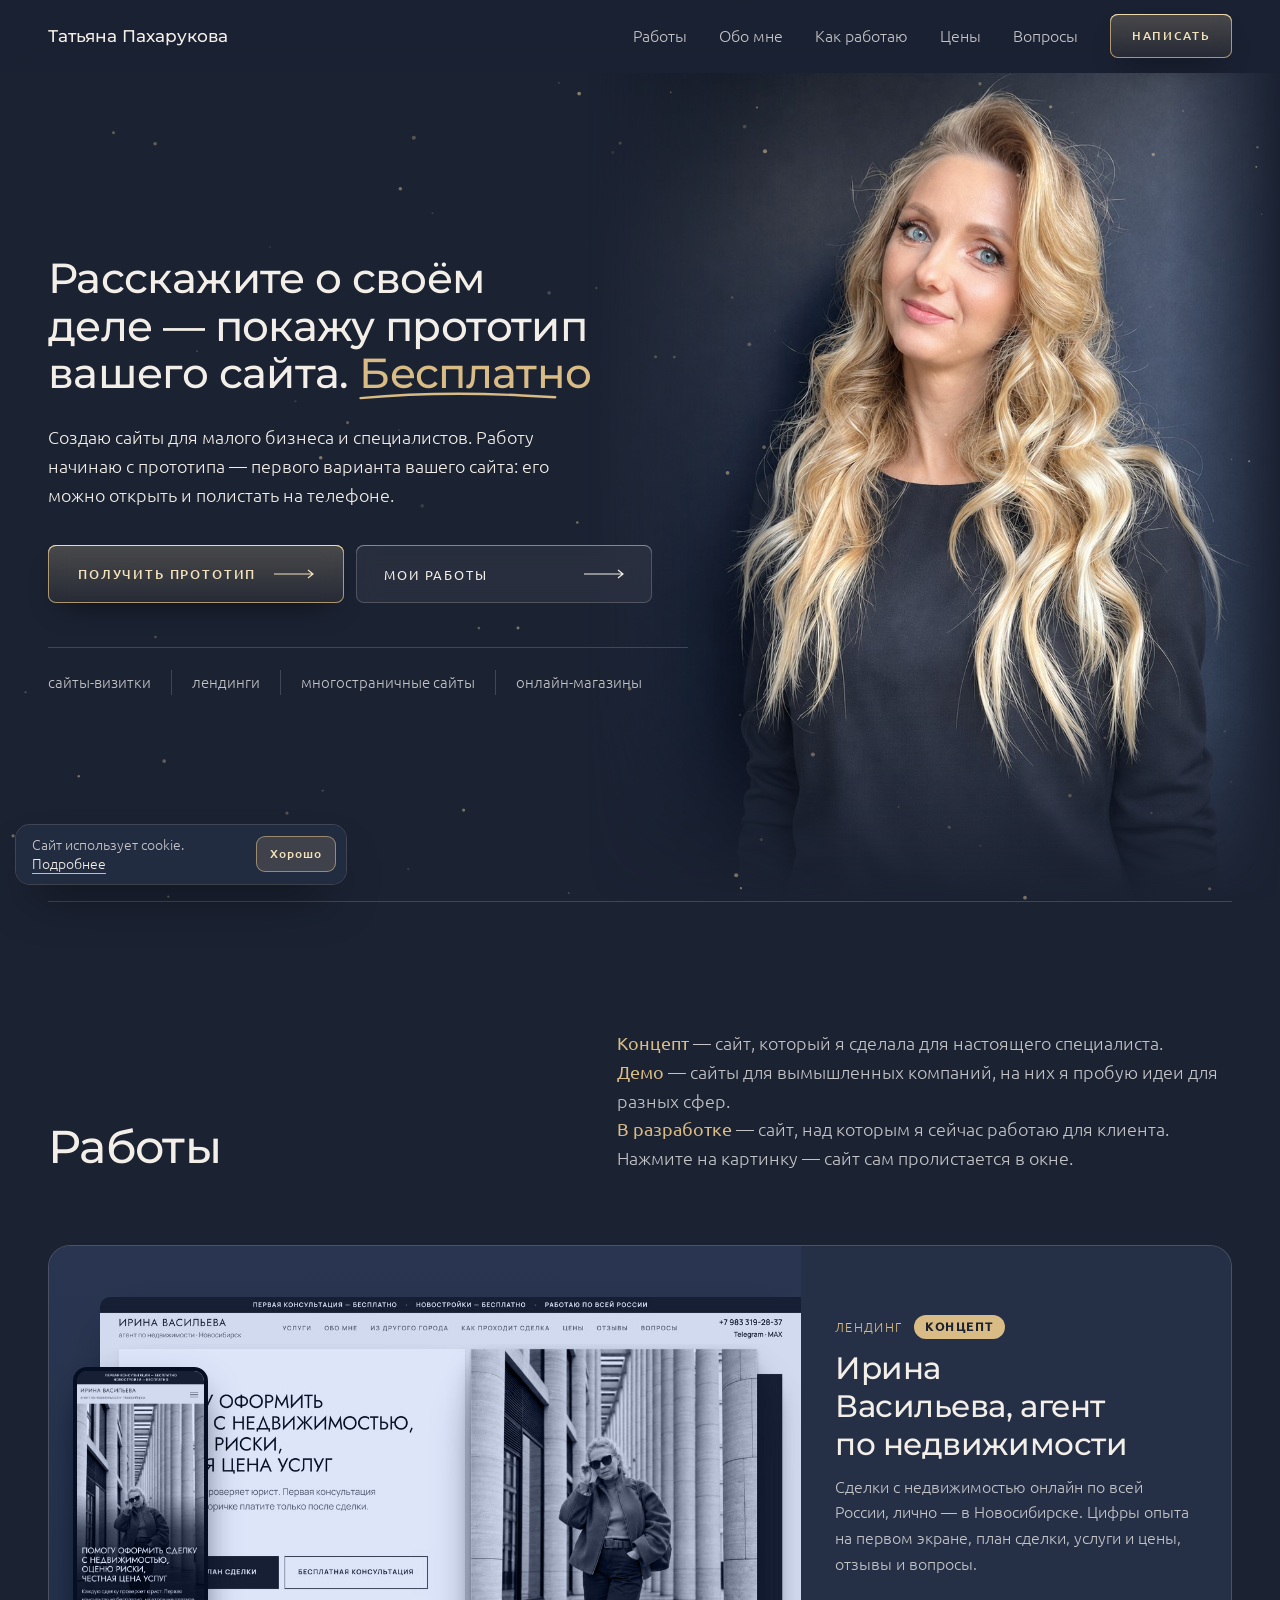
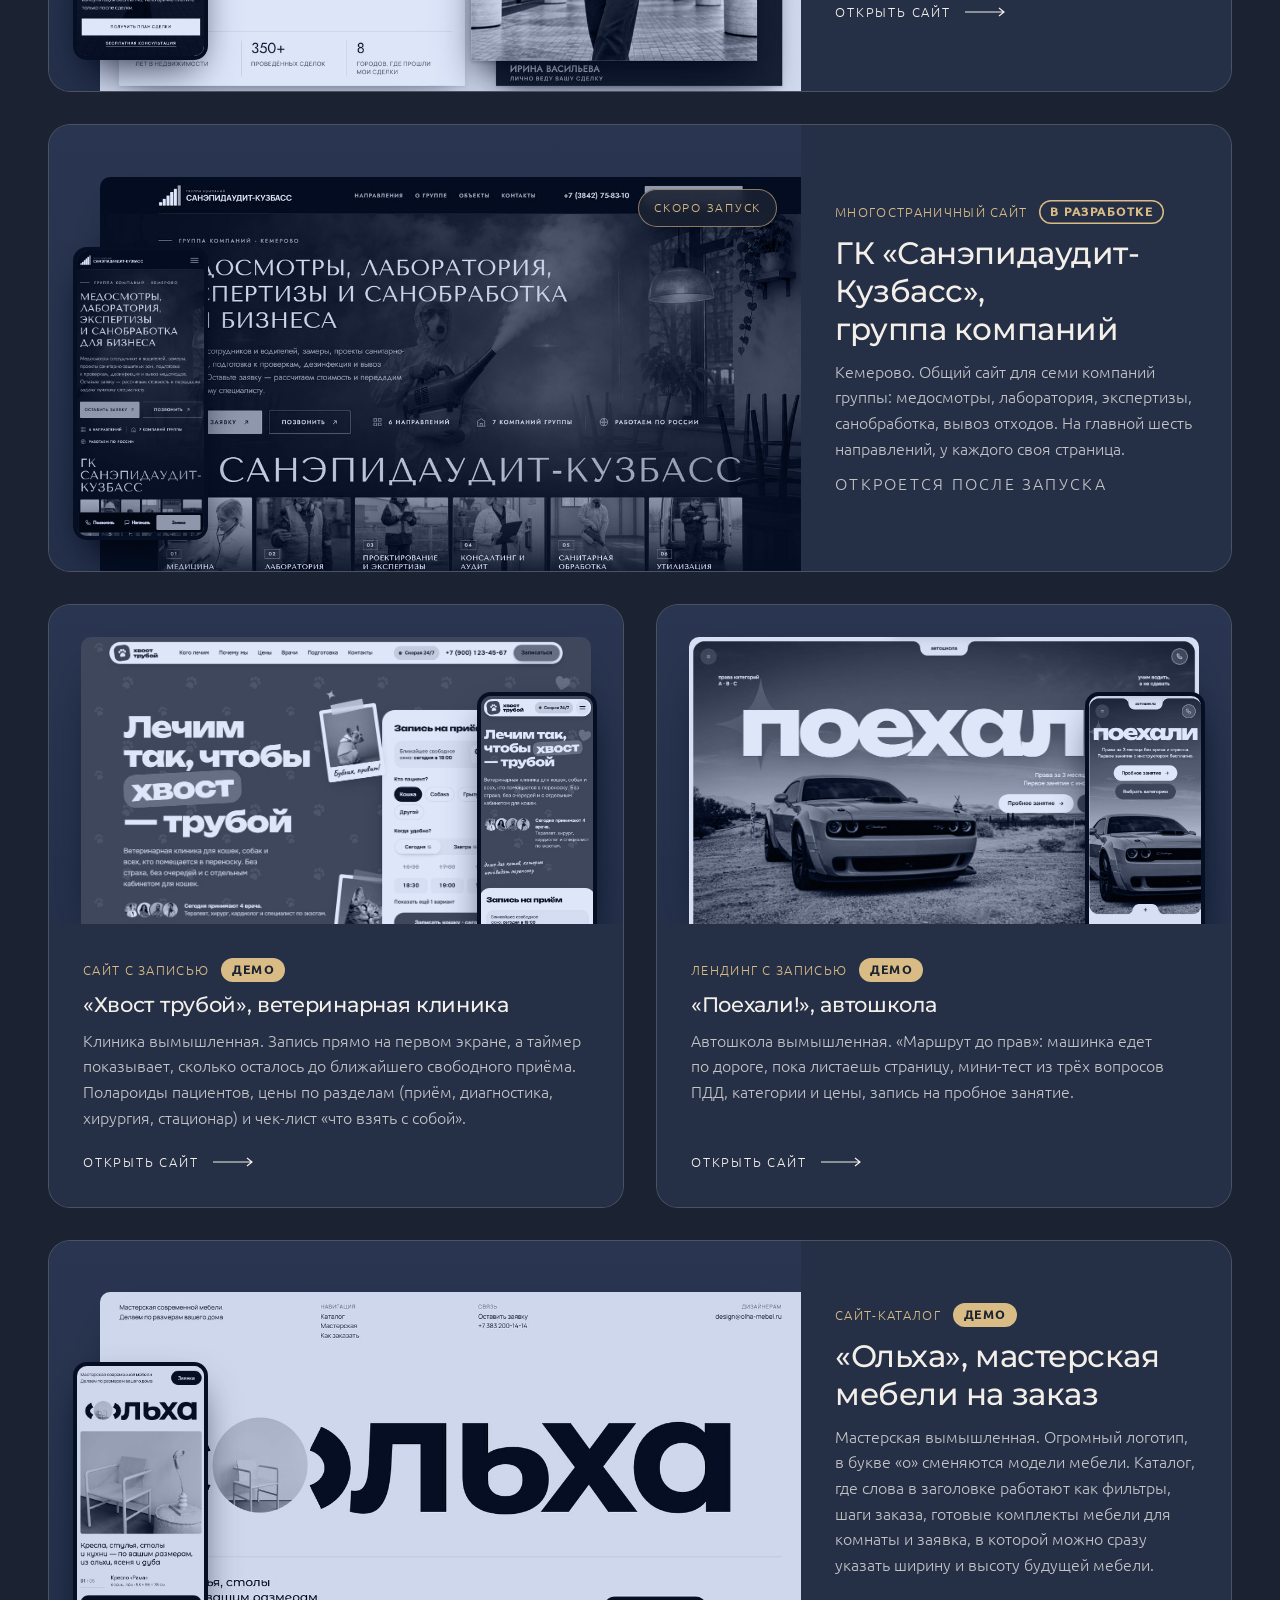
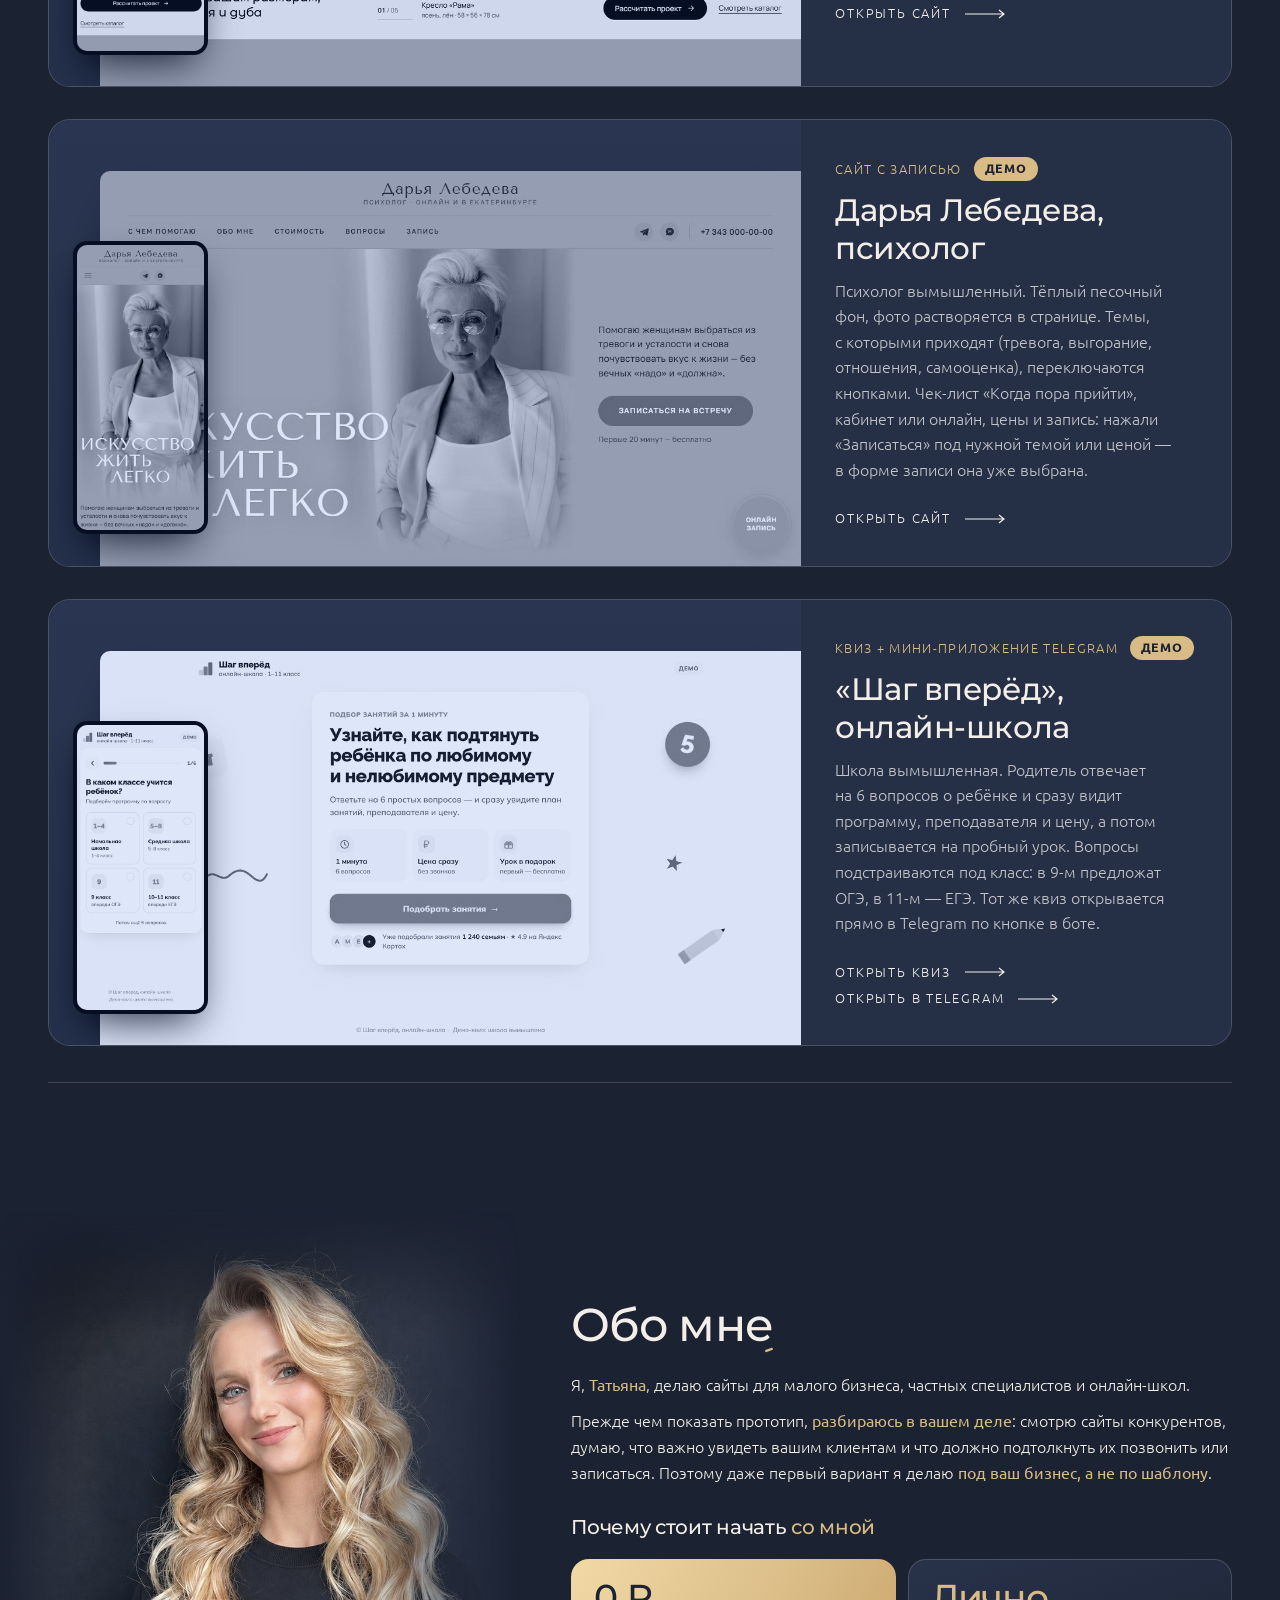
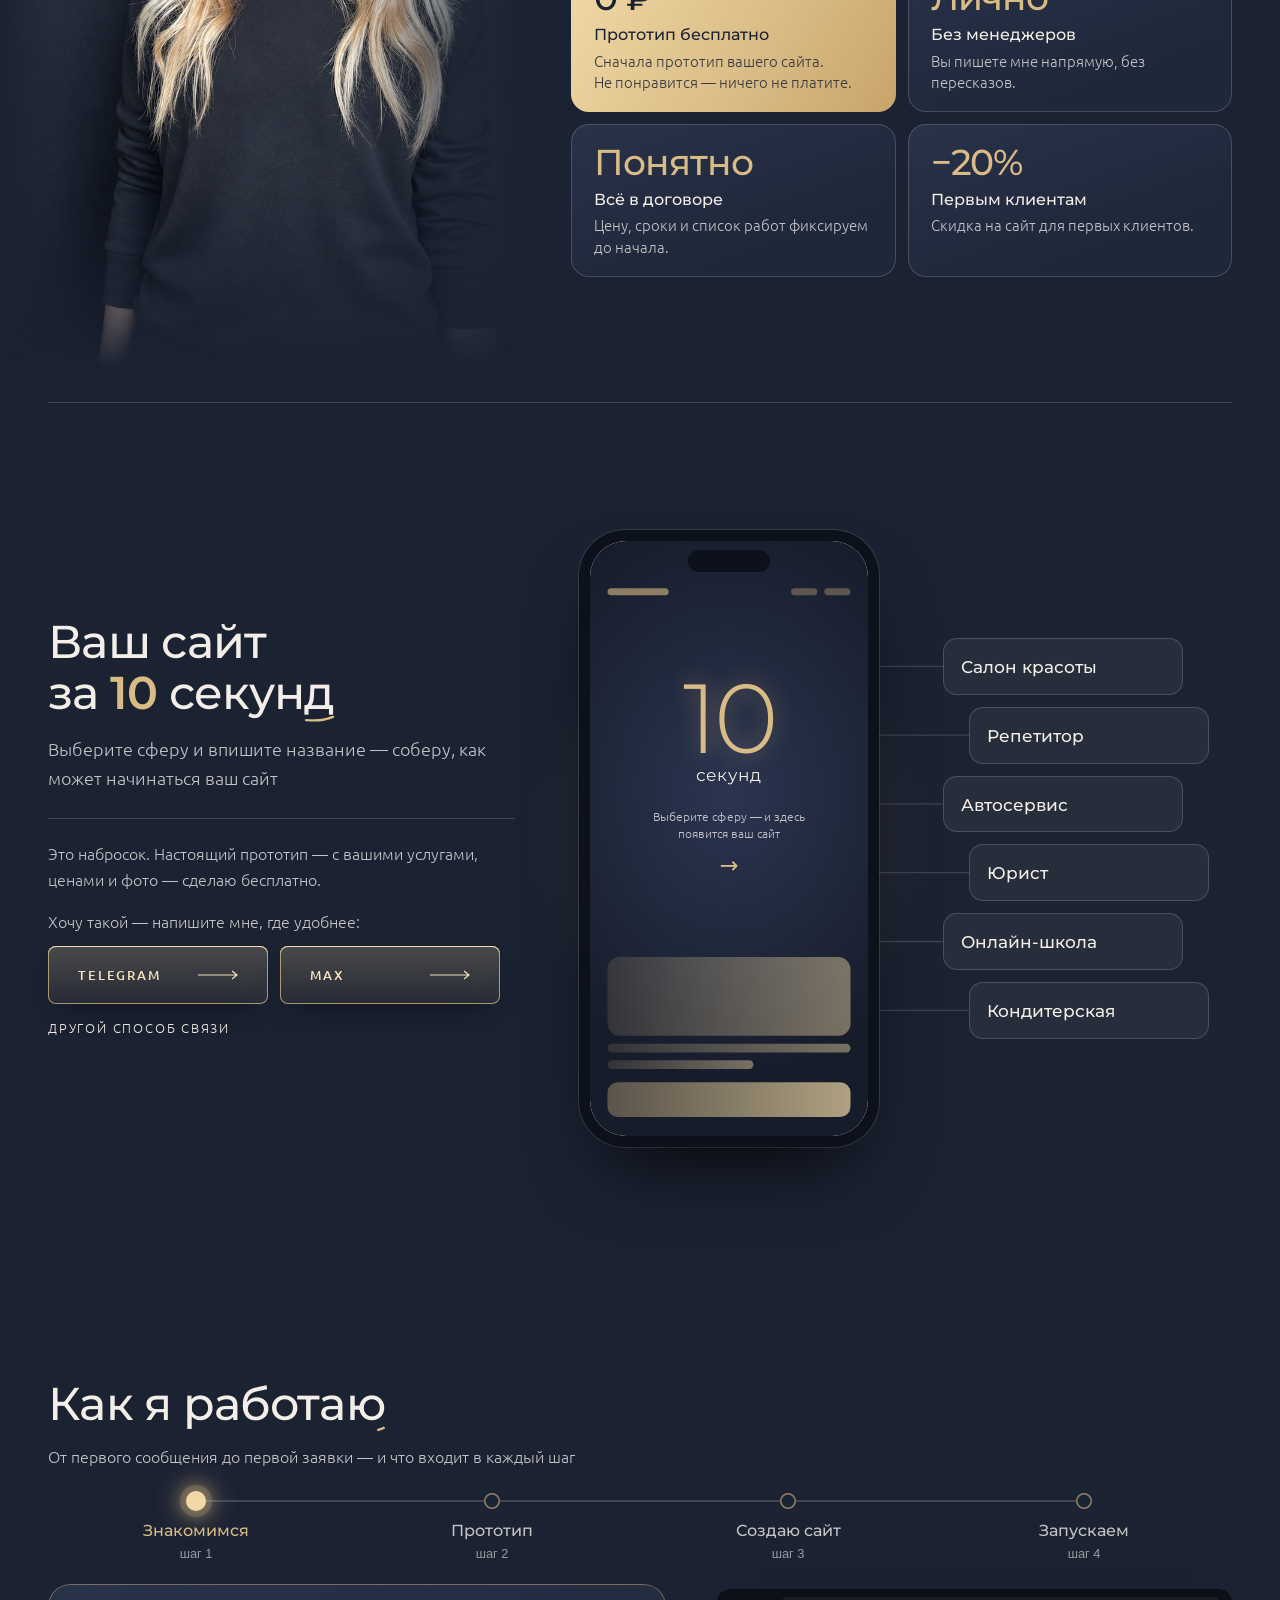
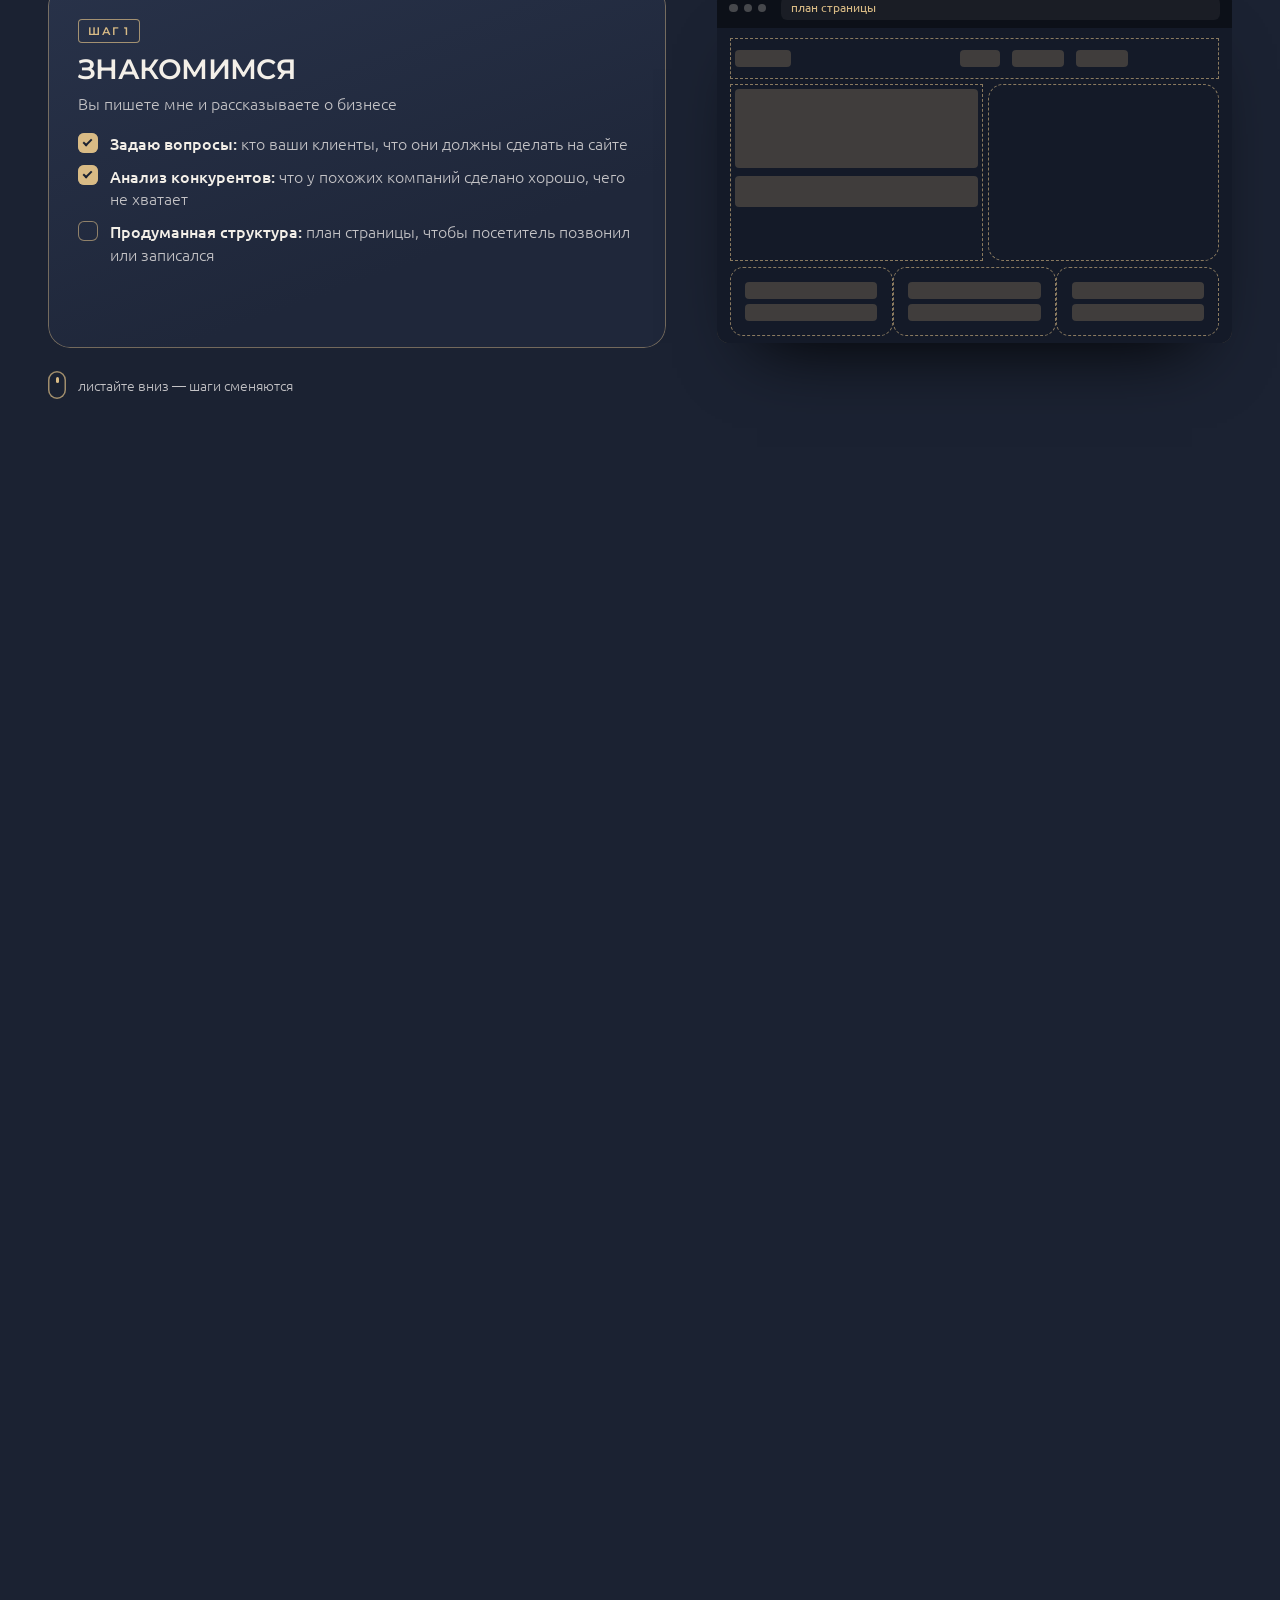
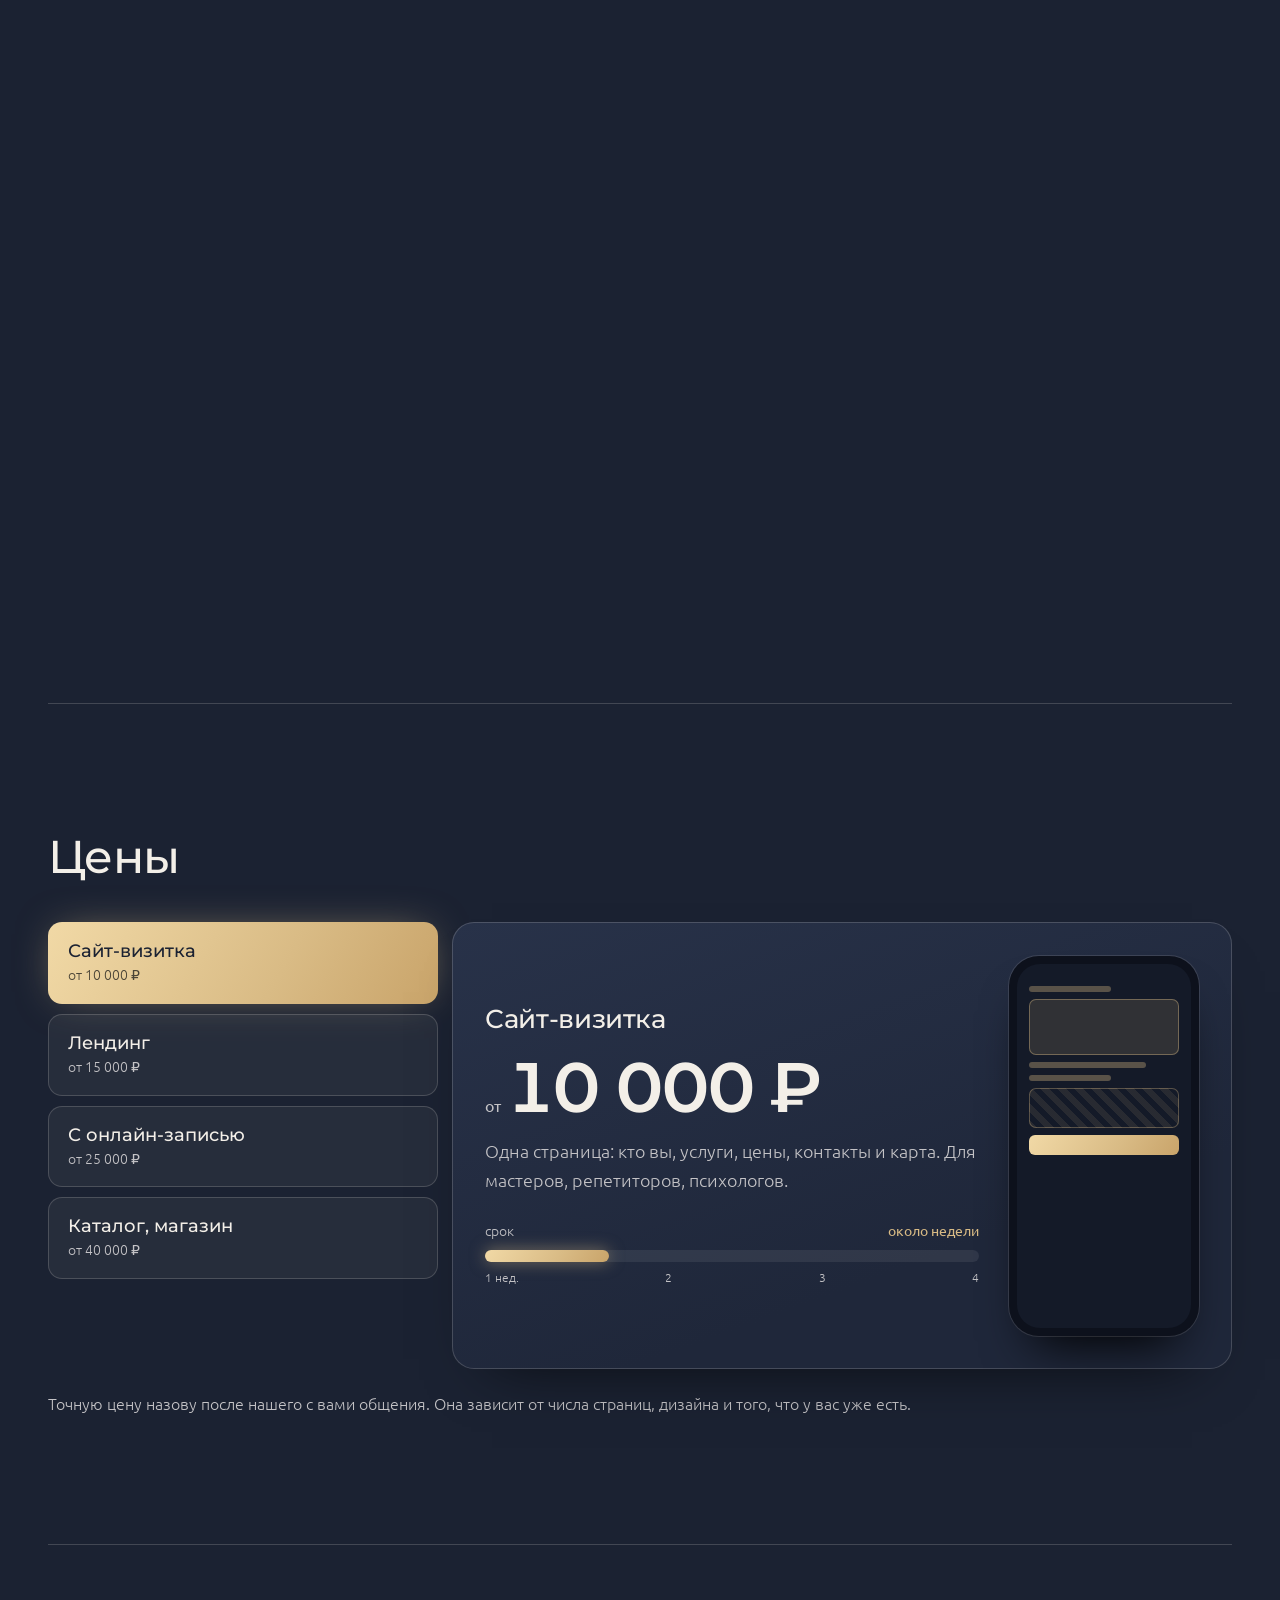
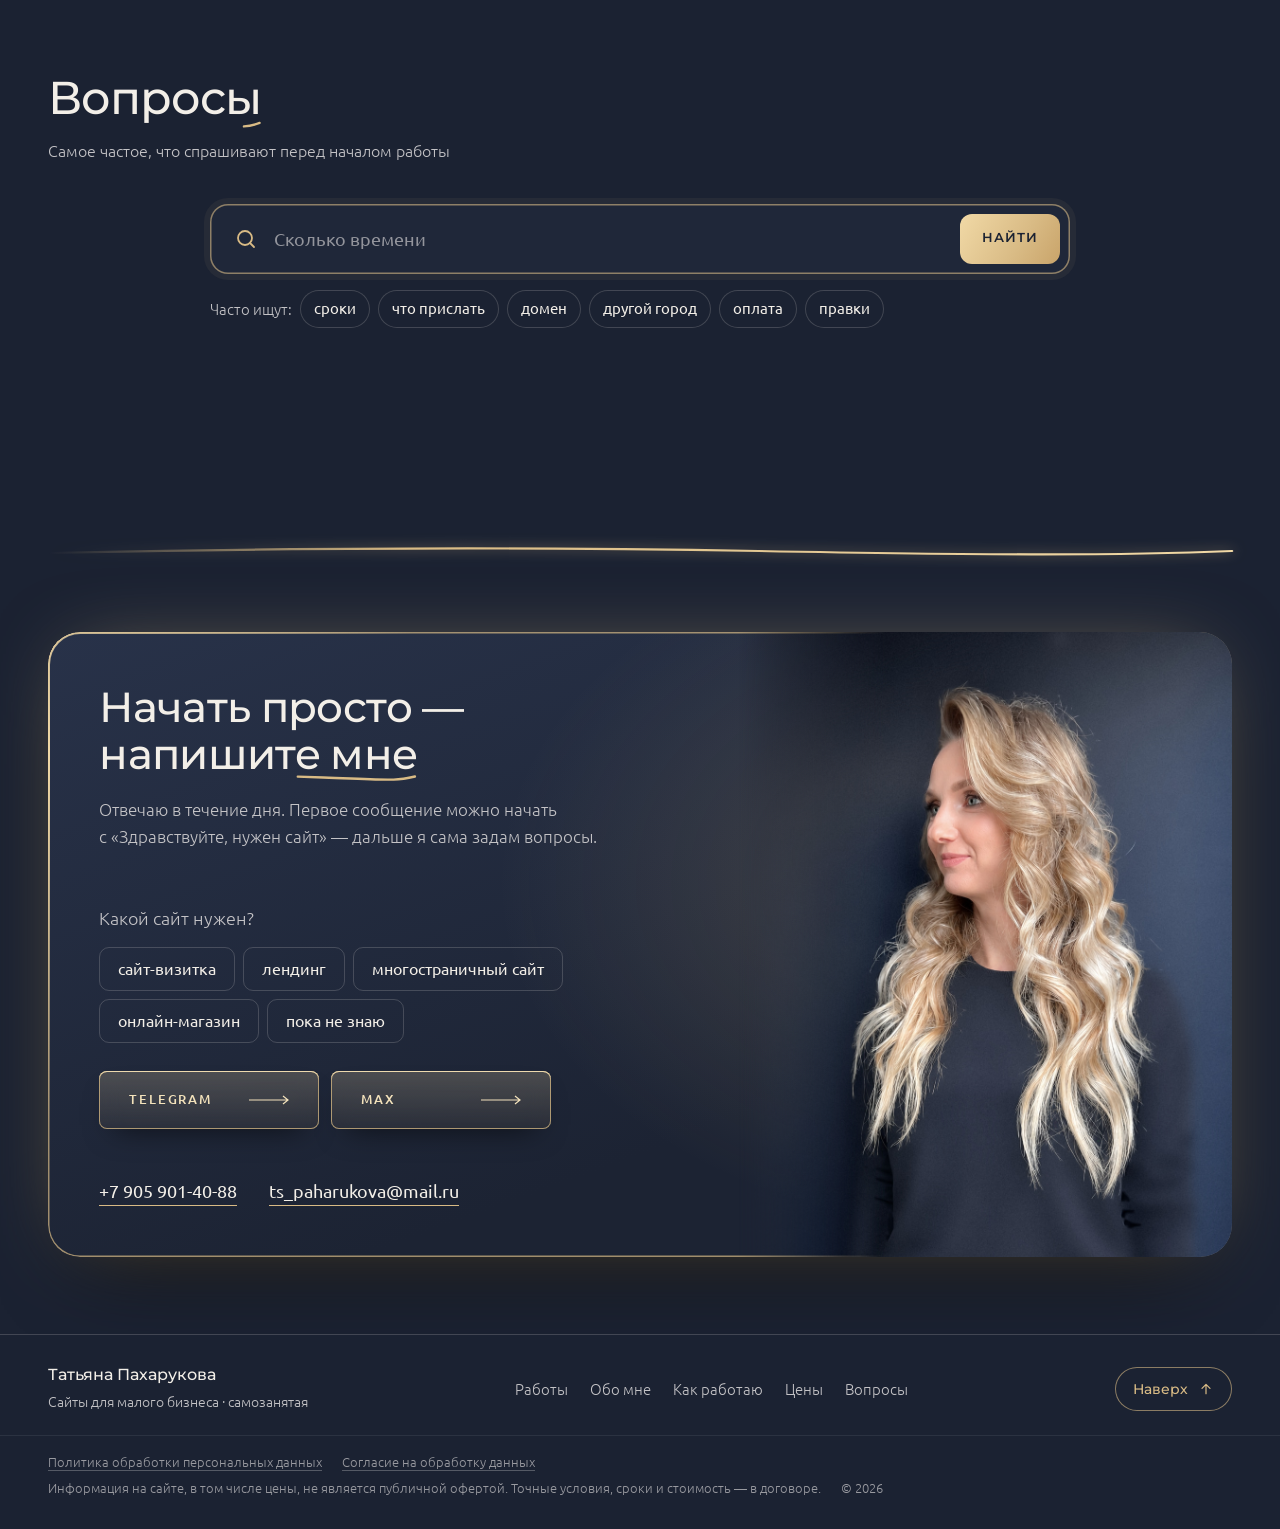
==== commit e4dbafba: "Салон «Лоск» по новому референсу, юрист без линий на фото Co-Authored-By: Claude Opus 5.5 <noreply@a" ====
--- a/index.html
+++ b/index.html
@@ -24,7 +24,7 @@
 <!-- Шрифты мини-сайтов в «Ваш сайт за 10 секунд». Перед публикацией положить локально -->
 <link rel="stylesheet" href="fonts/mini/fonts.css">
 <link rel="stylesheet" href="css/style.css?v=31">
-<link rel="stylesheet" href="css/v2.css?v=28">
+<link rel="stylesheet" href="css/v2.css?v=31">
 </head>
 <body>
 
@@ -441,6 +441,6 @@
   <button class="cookie-ok" type="button">Хорошо</button>
 </div>
 
-<script src="js/v2.js?v=19"></script>
+<script src="js/v2.js?v=21"></script>
 </body>
 </html>
--- a/fonts/mini/fonts.css
+++ b/fonts/mini/fonts.css
@@ -466,6 +466,114 @@
   src: url(inter-tight-700-latin.woff2) format('woff2');
   unicode-range: U+0000-00FF, U+0131, U+0152-0153, U+02BB-02BC, U+02C6, U+02DA, U+02DC, U+0304, U+0308, U+0329, U+2000-206F, U+20AC, U+2122, U+2191, U+2193, U+2212, U+2215, U+FEFF, U+FFFD;
 }
+/* cyrillic-ext */
+@font-face {
+  font-family: 'Manrope';
+  font-style: normal;
+  font-weight: 500;
+  font-display: swap;
+  src: url(manrope-500-cyrillic-ext.woff2) format('woff2');
+  unicode-range: U+0460-052F, U+1C80-1C8A, U+20B4, U+2DE0-2DFF, U+A640-A69F, U+FE2E-FE2F;
+}
+/* cyrillic */
+@font-face {
+  font-family: 'Manrope';
+  font-style: normal;
+  font-weight: 500;
+  font-display: swap;
+  src: url(manrope-500-cyrillic.woff2) format('woff2');
+  unicode-range: U+0301, U+0400-045F, U+0490-0491, U+04B0-04B1, U+2116;
+}
+/* latin-ext */
+@font-face {
+  font-family: 'Manrope';
+  font-style: normal;
+  font-weight: 500;
+  font-display: swap;
+  src: url(manrope-500-latin-ext.woff2) format('woff2');
+  unicode-range: U+0100-02BA, U+02BD-02C5, U+02C7-02CC, U+02CE-02D7, U+02DD-02FF, U+0304, U+0308, U+0329, U+1D00-1DBF, U+1E00-1E9F, U+1EF2-1EFF, U+2020, U+20A0-20AB, U+20AD-20C4, U+2113, U+2C60-2C7F, U+A720-A7FF;
+}
+/* latin */
+@font-face {
+  font-family: 'Manrope';
+  font-style: normal;
+  font-weight: 500;
+  font-display: swap;
+  src: url(manrope-500-latin.woff2) format('woff2');
+  unicode-range: U+0000-00FF, U+0131, U+0152-0153, U+02BB-02BC, U+02C6, U+02DA, U+02DC, U+0304, U+0308, U+0329, U+2000-206F, U+20AC, U+2122, U+2191, U+2193, U+2212, U+2215, U+FEFF, U+FFFD;
+}
+/* cyrillic-ext */
+@font-face {
+  font-family: 'Manrope';
+  font-style: normal;
+  font-weight: 700;
+  font-display: swap;
+  src: url(manrope-700-cyrillic-ext.woff2) format('woff2');
+  unicode-range: U+0460-052F, U+1C80-1C8A, U+20B4, U+2DE0-2DFF, U+A640-A69F, U+FE2E-FE2F;
+}
+/* cyrillic */
+@font-face {
+  font-family: 'Manrope';
+  font-style: normal;
+  font-weight: 700;
+  font-display: swap;
+  src: url(manrope-700-cyrillic.woff2) format('woff2');
+  unicode-range: U+0301, U+0400-045F, U+0490-0491, U+04B0-04B1, U+2116;
+}
+/* latin-ext */
+@font-face {
+  font-family: 'Manrope';
+  font-style: normal;
+  font-weight: 700;
+  font-display: swap;
+  src: url(manrope-700-latin-ext.woff2) format('woff2');
+  unicode-range: U+0100-02BA, U+02BD-02C5, U+02C7-02CC, U+02CE-02D7, U+02DD-02FF, U+0304, U+0308, U+0329, U+1D00-1DBF, U+1E00-1E9F, U+1EF2-1EFF, U+2020, U+20A0-20AB, U+20AD-20C4, U+2113, U+2C60-2C7F, U+A720-A7FF;
+}
+/* latin */
+@font-face {
+  font-family: 'Manrope';
+  font-style: normal;
+  font-weight: 700;
+  font-display: swap;
+  src: url(manrope-700-latin.woff2) format('woff2');
+  unicode-range: U+0000-00FF, U+0131, U+0152-0153, U+02BB-02BC, U+02C6, U+02DA, U+02DC, U+0304, U+0308, U+0329, U+2000-206F, U+20AC, U+2122, U+2191, U+2193, U+2212, U+2215, U+FEFF, U+FFFD;
+}
+/* cyrillic-ext */
+@font-face {
+  font-family: 'Manrope';
+  font-style: normal;
+  font-weight: 800;
+  font-display: swap;
+  src: url(manrope-800-cyrillic-ext.woff2) format('woff2');
+  unicode-range: U+0460-052F, U+1C80-1C8A, U+20B4, U+2DE0-2DFF, U+A640-A69F, U+FE2E-FE2F;
+}
+/* cyrillic */
+@font-face {
+  font-family: 'Manrope';
+  font-style: normal;
+  font-weight: 800;
+  font-display: swap;
+  src: url(manrope-800-cyrillic.woff2) format('woff2');
+  unicode-range: U+0301, U+0400-045F, U+0490-0491, U+04B0-04B1, U+2116;
+}
+/* latin-ext */
+@font-face {
+  font-family: 'Manrope';
+  font-style: normal;
+  font-weight: 800;
+  font-display: swap;
+  src: url(manrope-800-latin-ext.woff2) format('woff2');
+  unicode-range: U+0100-02BA, U+02BD-02C5, U+02C7-02CC, U+02CE-02D7, U+02DD-02FF, U+0304, U+0308, U+0329, U+1D00-1DBF, U+1E00-1E9F, U+1EF2-1EFF, U+2020, U+20A0-20AB, U+20AD-20C4, U+2113, U+2C60-2C7F, U+A720-A7FF;
+}
+/* latin */
+@font-face {
+  font-family: 'Manrope';
+  font-style: normal;
+  font-weight: 800;
+  font-display: swap;
+  src: url(manrope-800-latin.woff2) format('woff2');
+  unicode-range: U+0000-00FF, U+0131, U+0152-0153, U+02BB-02BC, U+02C6, U+02DA, U+02DC, U+0304, U+0308, U+0329, U+2000-206F, U+20AC, U+2122, U+2191, U+2193, U+2212, U+2215, U+FEFF, U+FFFD;
+}
 /* cyrillic */
 @font-face {
   font-family: 'Marck Script';
@@ -603,33 +711,6 @@
 }
 /* cyrillic-ext */
 @font-face {
-  font-family: 'Prata';
-  font-style: normal;
-  font-weight: 400;
-  font-display: swap;
-  src: url(prata-400-cyrillic-ext.woff2) format('woff2');
-  unicode-range: U+0460-052F, U+1C80-1C8A, U+20B4, U+2DE0-2DFF, U+A640-A69F, U+FE2E-FE2F;
-}
-/* cyrillic */
-@font-face {
-  font-family: 'Prata';
-  font-style: normal;
-  font-weight: 400;
-  font-display: swap;
-  src: url(prata-400-cyrillic.woff2) format('woff2');
-  unicode-range: U+0301, U+0400-045F, U+0490-0491, U+04B0-04B1, U+2116;
-}
-/* latin */
-@font-face {
-  font-family: 'Prata';
-  font-style: normal;
-  font-weight: 400;
-  font-display: swap;
-  src: url(prata-400-latin.woff2) format('woff2');
-  unicode-range: U+0000-00FF, U+0131, U+0152-0153, U+02BB-02BC, U+02C6, U+02DA, U+02DC, U+0304, U+0308, U+0329, U+2000-206F, U+20AC, U+2122, U+2191, U+2193, U+2212, U+2215, U+FEFF, U+FFFD;
-}
-/* cyrillic-ext */
-@font-face {
   font-family: 'Unbounded';
   font-style: normal;
   font-weight: 700;
--- a/css/v2.css
+++ b/css/v2.css
@@ -1061,35 +1061,42 @@
    Онлайн-школа осталась прежней (выше).
    ================================================================ */
 
-/* — Салон (референс Fenyly): огромное название красным, чёрно-белая рука «встаёт» в буквы,
-     подписи в квадратных скобках, острые красные кнопки — */
-.ms-beauty { --bg-s: #fff; --ink-s: #141414; --red: #b3121e; font-family: "Inter Tight", var(--f-t); }
-.ms-beauty .fy-nav { display: flex; justify-content: space-between; align-items: center; font-size: 8.5px; letter-spacing: .14em; text-transform: uppercase; color: var(--red); }
-.ms-beauty .fy-nav b { font-weight: 600; }
-.ms-beauty .fy-hero { position: relative; height: 282px; margin: 4px -14px 0; }
-/* слово над рукой: читается целиком, кончики пальцев лишь касаются букв снизу */
-.ms-beauty .fy-word { position: absolute; z-index: 2; left: 8px; right: 8px; top: 16px; margin: 0; font: 400 116px/1.1 "Prata", serif; color: var(--red); text-align: center; letter-spacing: -.02em; }
-/* рука на белом фоне: белое «растворяется» (multiply), и пальцы встают прямо в красные буквы */
-.ms-beauty .fy-hero img { position: absolute; left: 50%; top: 104px; width: 214px; height: calc(100% - 104px); object-fit: cover; object-position: 50% 14%; transform: translateX(-46%);
-  mix-blend-mode: multiply; filter: contrast(1.06) brightness(1.04);
-  -webkit-mask-image: linear-gradient(#000 72%, transparent), linear-gradient(90deg, transparent, #000 22%); -webkit-mask-composite: source-in;
-  mask-image: linear-gradient(#000 72%, transparent), linear-gradient(90deg, transparent, #000 22%); mask-composite: intersect; }
-.ms-beauty .fy-kind { position: absolute; left: 14px; top: 8px; margin: 0; font-size: 8.5px; letter-spacing: .14em; text-transform: uppercase; color: #6d6d6d; }
-.ms-beauty .fy-row { display: flex; justify-content: space-between; gap: 10px; font-size: 10.5px; line-height: 1.35; }
-.ms-beauty .fy-row b { display: block; margin-bottom: 2px; color: var(--red); font-size: 8.5px; font-weight: 600; letter-spacing: .1em; text-transform: uppercase; text-decoration: underline; text-underline-offset: 2px; }
-.ms-beauty .fy-row .r { text-align: right; }
-.ms-beauty .fy-btn { margin-top: 12px; padding: 12px; background: var(--red); color: #fff; text-align: center; font-size: 10.5px; font-weight: 600; letter-spacing: .14em; text-transform: uppercase; }
-.ms-beauty .fy-h { display: flex; justify-content: space-between; align-items: baseline; margin-top: auto; padding-top: 14px; }
-.ms-beauty .fy-h h4 { margin: 0; font: 400 25px/1 "Prata", serif; color: var(--red); text-transform: uppercase; letter-spacing: .02em; }
-.ms-beauty .fy-h span { color: var(--red); font-size: 8.5px; font-weight: 600; letter-spacing: .1em; text-transform: uppercase; text-decoration: underline; text-underline-offset: 2px; }
-.ms-beauty .fy-grid { display: grid; grid-template-columns: 1fr 1fr; gap: 8px; margin-top: 10px; }
-.ms-beauty .fy-card { display: grid; align-content: start; gap: 2px; padding: 6px 6px 8px; background: #f1eeeb; font-size: 9.5px; text-transform: uppercase; letter-spacing: .02em; }
-.ms-beauty .fy-card img { width: 100%; height: 128px; object-fit: cover; object-position: 50% 40%; margin-bottom: 5px; }
-.ms-beauty .fy-card small { color: var(--red); font-size: 7.5px; letter-spacing: .14em; }
-.ms-beauty .fy-card b { font-size: 11px; font-weight: 600; }
-.ms-beauty .fy-red { background: var(--red); color: #fff; align-content: end; }
-.ms-beauty .fy-red small { color: #ffc9cc; }
-.ms-beauty .fy-red .fy-big { margin-bottom: auto; padding: 4px 0 0; font: 400 30px/1 "Prata", serif; text-transform: none; }
+/* — Салон (23.11, второй референс «Стажировка для веб-дизайнеров»): светло-серый фон, жирные чёрные заглавные,
+     бордовые плашки на словах, наклонённая «книжечка» записи со штрихкодом, сигнальная лента с бегущим текстом,
+     полароиды с подписями, наклейка «меню» — */
+.ms-beauty { --bg-s: #dfe3e3; --ink-s: #141414; --bord: #7d1631; font-family: "Manrope", var(--f-t); }
+.ms-beauty .lk-top { display: flex; justify-content: space-between; align-items: center; font-size: 9px; font-weight: 700; letter-spacing: .08em; text-transform: uppercase; }
+.ms-beauty .lk-menu { padding: 4px 9px; background: var(--bord); color: #fff; rotate: 8deg; box-shadow: 0 4px 8px -4px rgba(0, 0, 0, .5); }
+.ms-beauty .lk-h { margin-top: 10px; font: 800 23px/1.04 "Manrope", sans-serif; text-transform: uppercase; letter-spacing: -.02em; }
+.ms-beauty .lk-h mark { padding: 0 5px; background: var(--bord); color: #fff; }
+.ms-beauty .lk-sub { display: flex; justify-content: space-between; align-items: center; gap: 10px; margin-top: 9px; }
+.ms-beauty .lk-sub p { font-size: 9.5px; line-height: 1.3; font-weight: 500; }
+.ms-beauty .lk-sub mark { padding: 0 3px; background: var(--bord); color: #fff; }
+.ms-beauty .lk-sub b { flex: none; padding: 6px 8px; box-shadow: inset 0 0 0 1.5px #141414; font-size: 10px; font-weight: 800; text-transform: uppercase; letter-spacing: -.01em; text-align: center; line-height: 1.1; }
+.ms-beauty .lk-hero { position: relative; height: 236px; margin: 6px -14px 0; }
+.ms-beauty .lk-photo { position: absolute; left: 50%; top: 0; width: 190px; height: 100%; object-fit: cover; object-position: 50% 6%; transform: translateX(-42%);
+  -webkit-mask-image: linear-gradient(90deg, transparent, #000 18%, #000 82%, transparent), linear-gradient(transparent, #000 14%, #000 70%, transparent); -webkit-mask-composite: source-in;
+  mask-image: linear-gradient(90deg, transparent, #000 18%, #000 82%, transparent), linear-gradient(transparent, #000 14%, #000 70%, transparent); mask-composite: intersect; }
+.ms-beauty .lk-book { position: absolute; z-index: 2; left: 14px; top: 70px; display: grid; grid-template-columns: minmax(0, 1fr); align-content: space-between; width: 94px; height: 108px; padding: 10px 9px 9px; overflow: hidden; background: var(--bord); color: #fff; rotate: -9deg;
+  box-shadow: 6px 10px 16px -8px rgba(0, 0, 0, .55); font: 800 10.5px/1.05 "Manrope", sans-serif; text-transform: uppercase; letter-spacing: -.01em; }
+.ms-beauty .lk-book small { display: block; margin-top: 4px; font-size: 6.5px; line-height: 1.25; font-weight: 500; letter-spacing: .06em; opacity: .8; }
+.ms-beauty .lk-book i { display: block; height: 16px; background: repeating-linear-gradient(90deg, #fff 0 1.5px, transparent 1.5px 3px, #fff 3px 4px, transparent 4px 6.5px, #fff 6.5px 9px, transparent 9px 10px); opacity: .9; }
+.ms-beauty .lk-pol { position: absolute; z-index: 2; right: 14px; top: 26px; width: 76px; padding: 4px 4px 6px; background: #fff; rotate: 7deg; box-shadow: 0 10px 16px -8px rgba(0, 0, 0, .45); font-size: 7px; font-weight: 800; line-height: 1.15; text-transform: uppercase; }
+.ms-beauty .lk-pol img { display: block; width: 100%; height: 76px; object-fit: cover; object-position: 60% 30%; margin-bottom: 4px; }
+.ms-beauty .lk-tape { position: absolute; z-index: 3; left: -20px; right: -20px; bottom: 14px; overflow: hidden; padding: 5px 0; background: var(--bord); rotate: -4deg;
+  box-shadow: inset 0 2px 0 #c9a4ae, inset 0 -2px 0 #c9a4ae, 0 6px 12px -6px rgba(0, 0, 0, .5); }
+.ms-beauty .lk-tape span { display: inline-block; white-space: nowrap; color: #fff; font-size: 8.5px; font-weight: 800; letter-spacing: .08em; text-transform: uppercase; animation: lkTape 12s linear infinite; }
+@keyframes lkTape { to { transform: translateX(-50%); } }
+.ms-beauty .lk-h2 { margin-top: 8px; text-align: center; font: 800 15px/1.1 "Manrope", sans-serif; text-transform: uppercase; letter-spacing: -.01em; }
+.ms-beauty .lk-row { position: relative; display: grid; grid-template-columns: 1fr 1fr; gap: 14px; margin-top: 10px; padding: 0 8px; }
+.ms-beauty .lk-card { padding: 4px 4px 7px; background: #fff; box-shadow: 0 10px 16px -10px rgba(0, 0, 0, .45); font-size: 8.5px; font-weight: 800; line-height: 1.2; text-transform: uppercase; }
+.ms-beauty .lk-card:first-child { rotate: -4deg; } .ms-beauty .lk-card:last-child { rotate: 3deg; margin-top: 8px; }
+.ms-beauty .lk-card img { display: block; width: 100%; height: 86px; object-fit: cover; margin-bottom: 5px; }
+.ms-beauty .lk-card:first-child img { object-position: 50% 12%; } .ms-beauty .lk-card:last-child img { object-position: 70% 30%; }
+.ms-beauty .lk-card mark { padding: 0 3px; background: var(--bord); color: #fff; }
+.ms-beauty .lk-cta { margin-top: auto; padding: 13px; background: #141414; color: #fff; text-align: center; font-size: 10.5px; font-weight: 800; letter-spacing: .08em; text-transform: uppercase; }
+.ms-beauty .lk-cta mark { padding: 1px 5px; background: var(--bord); color: #fff; }
+@media (prefers-reduced-motion: reduce) { .ms-beauty .lk-tape span { animation: none; } }
 
 /* — Автосервис (референсы Gamedev + Fitness): чёрный и красный, огромные узкие буквы, наклейка под наклоном,
      список услуг с линиями, круглая красная кнопка — */
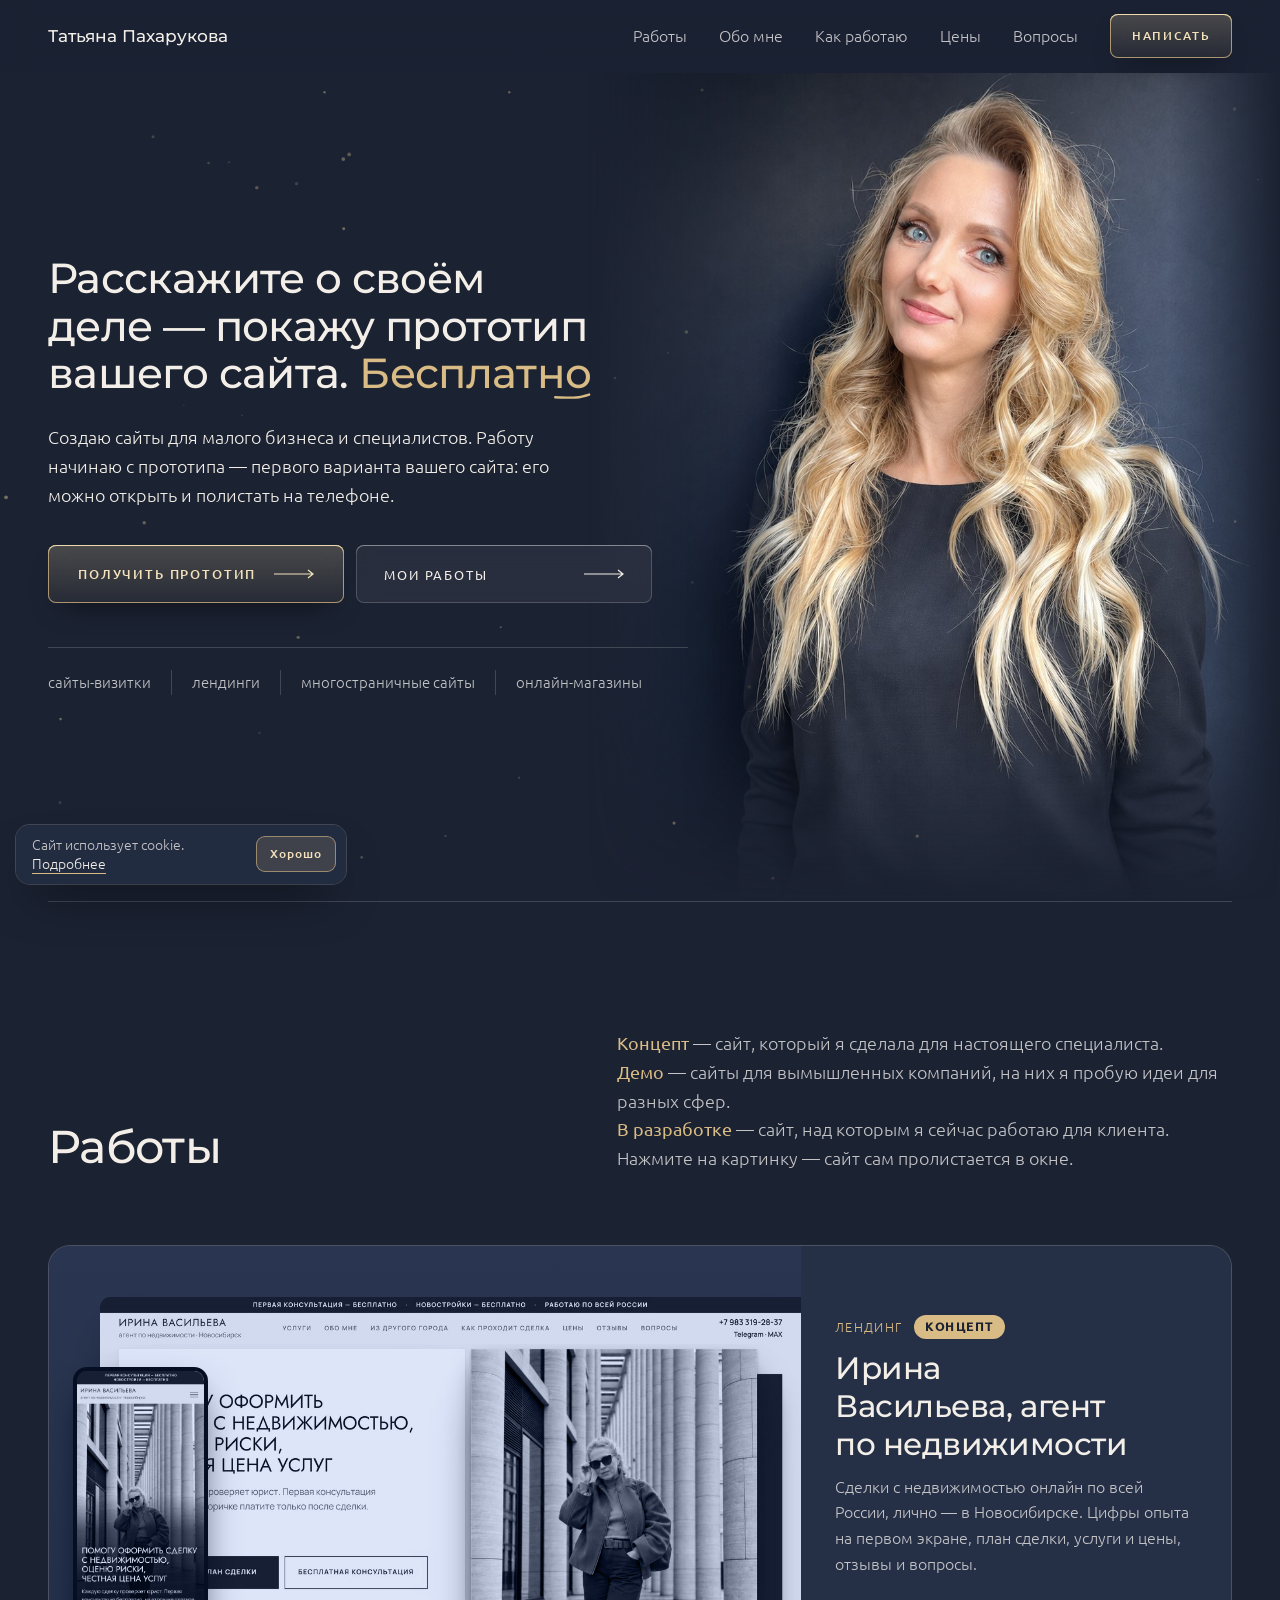
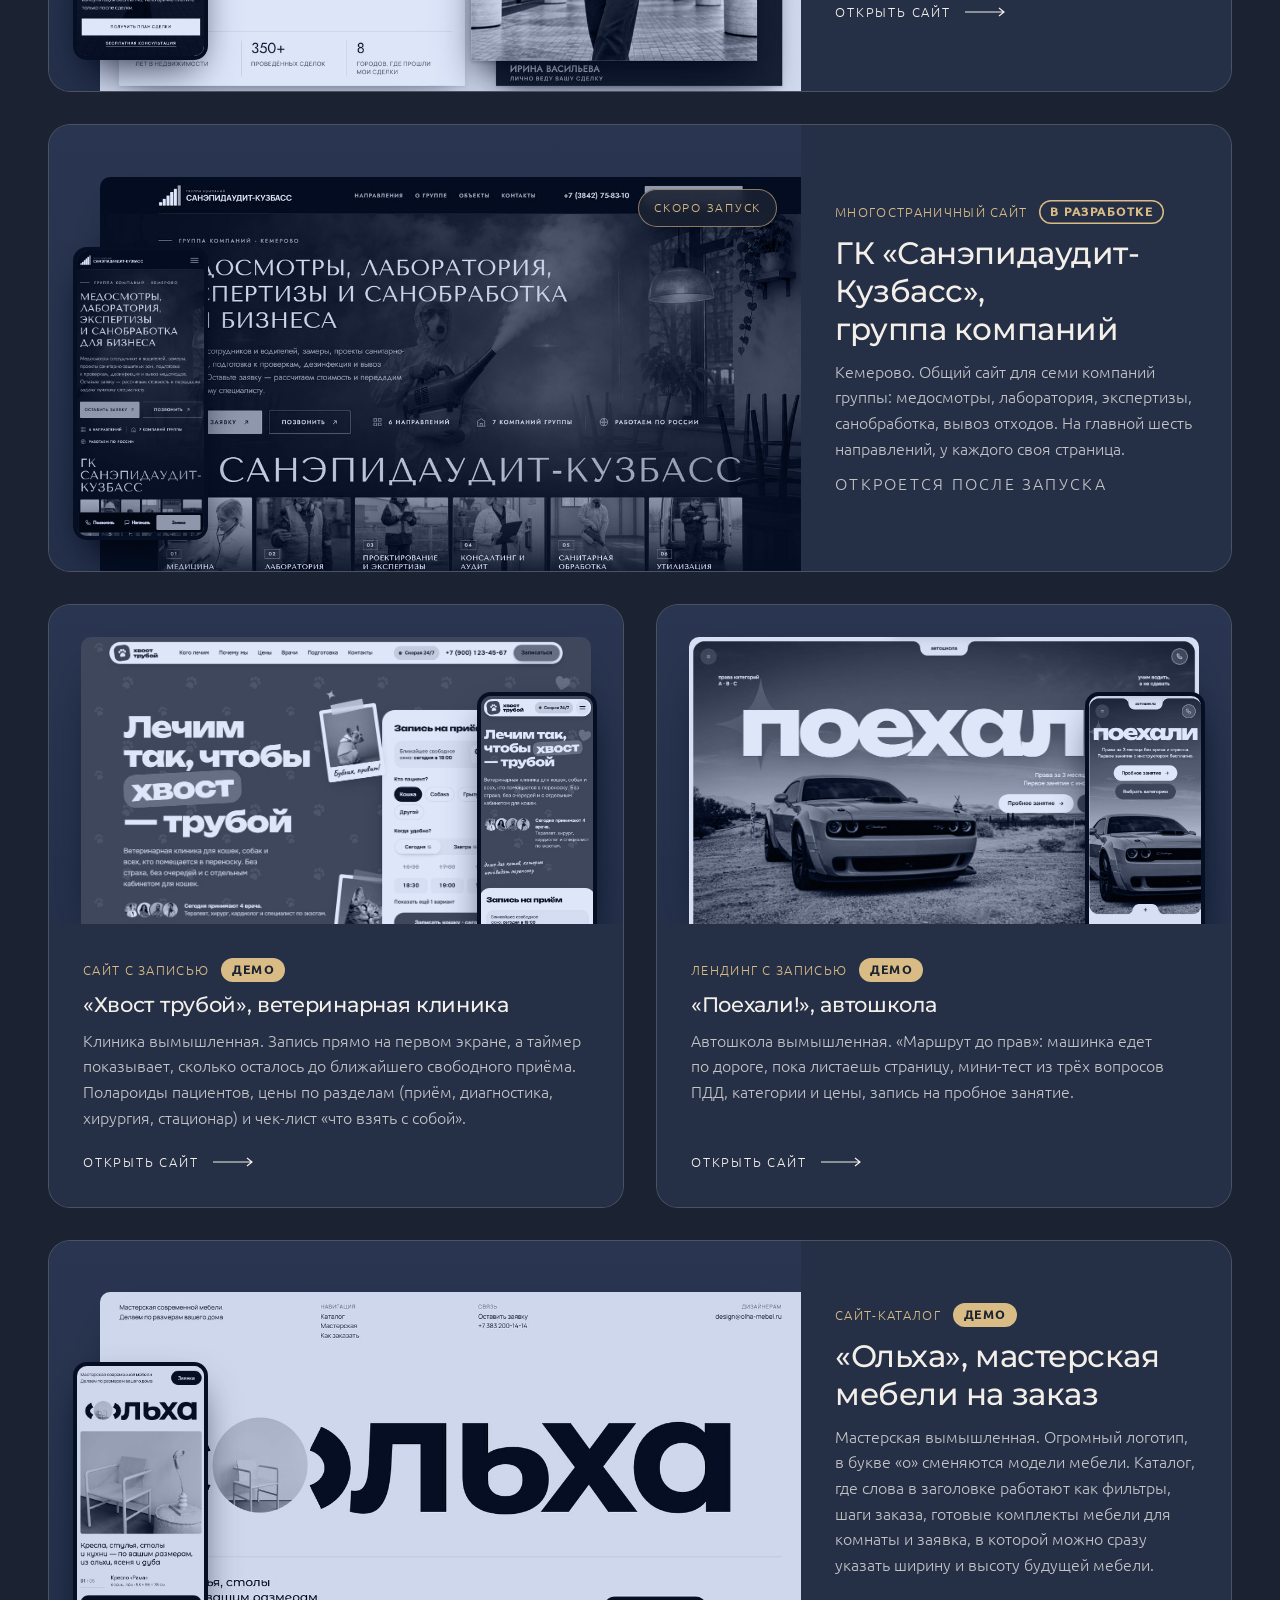
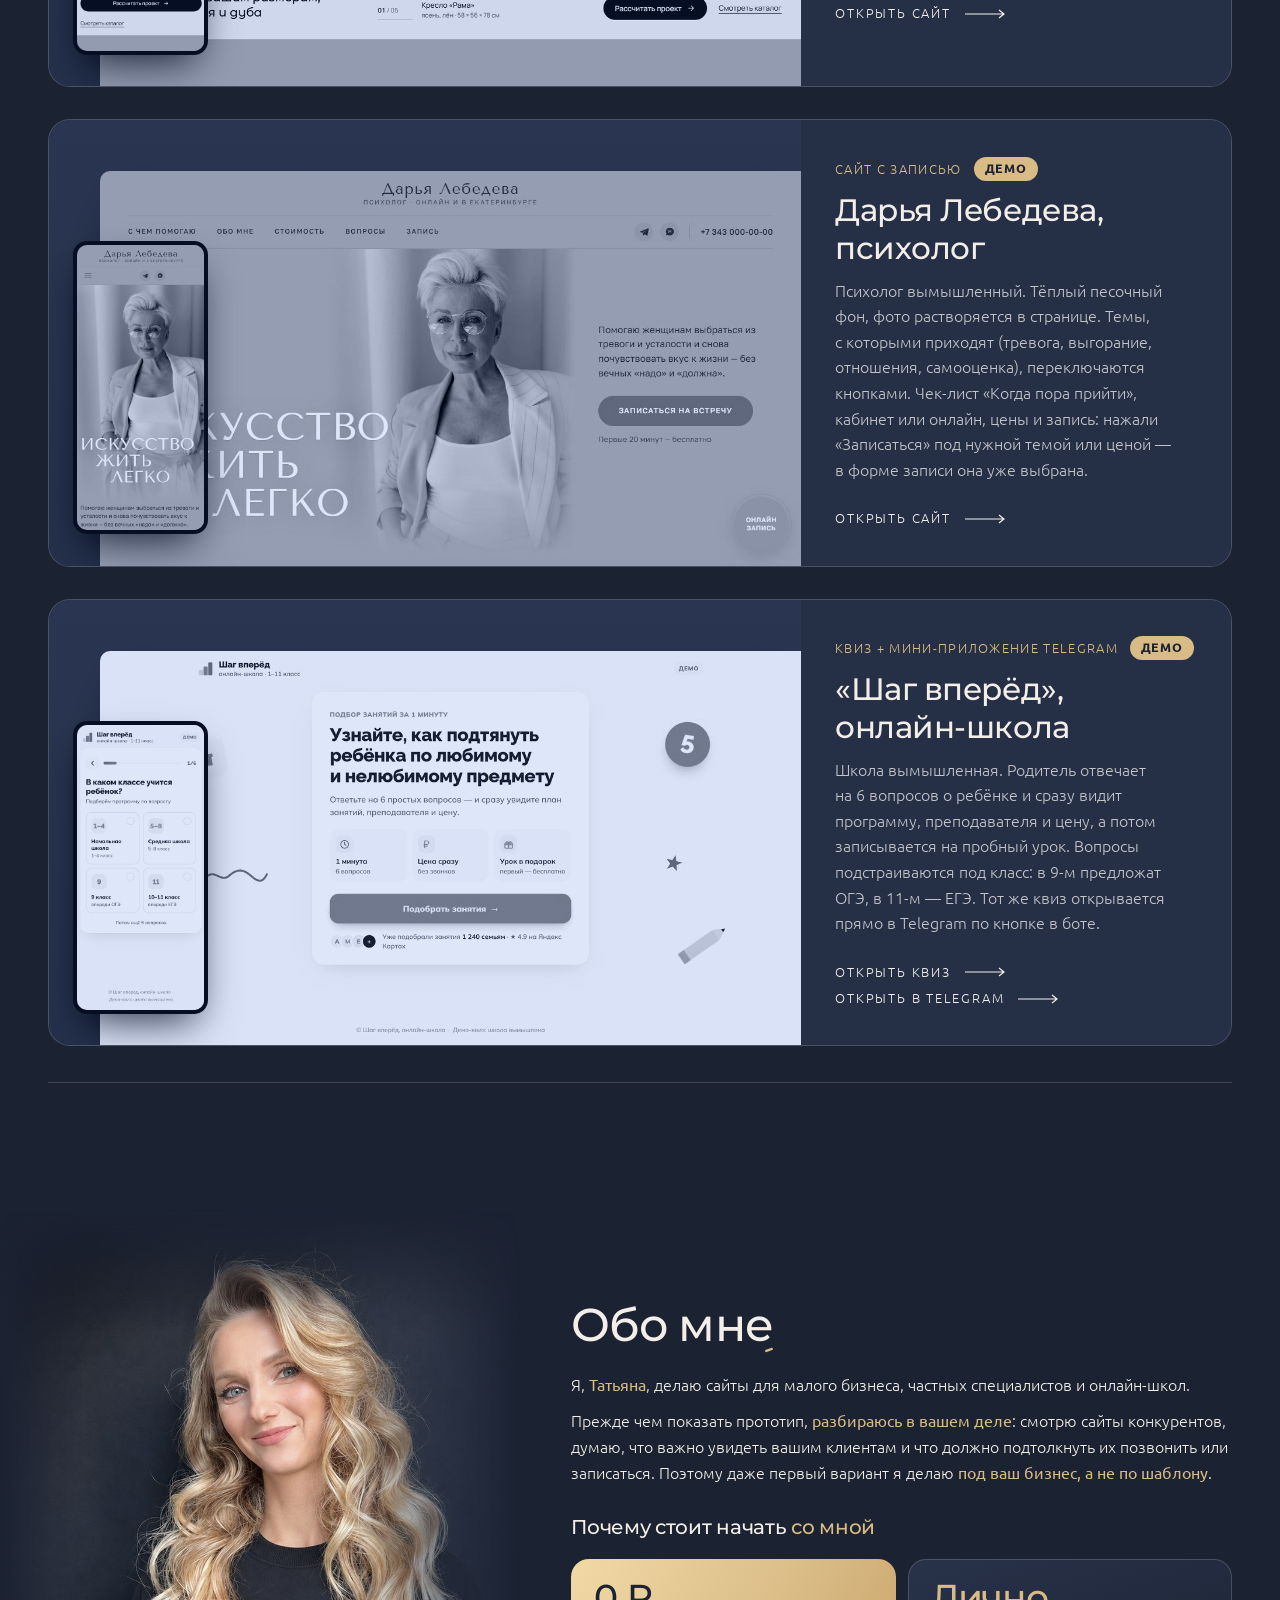
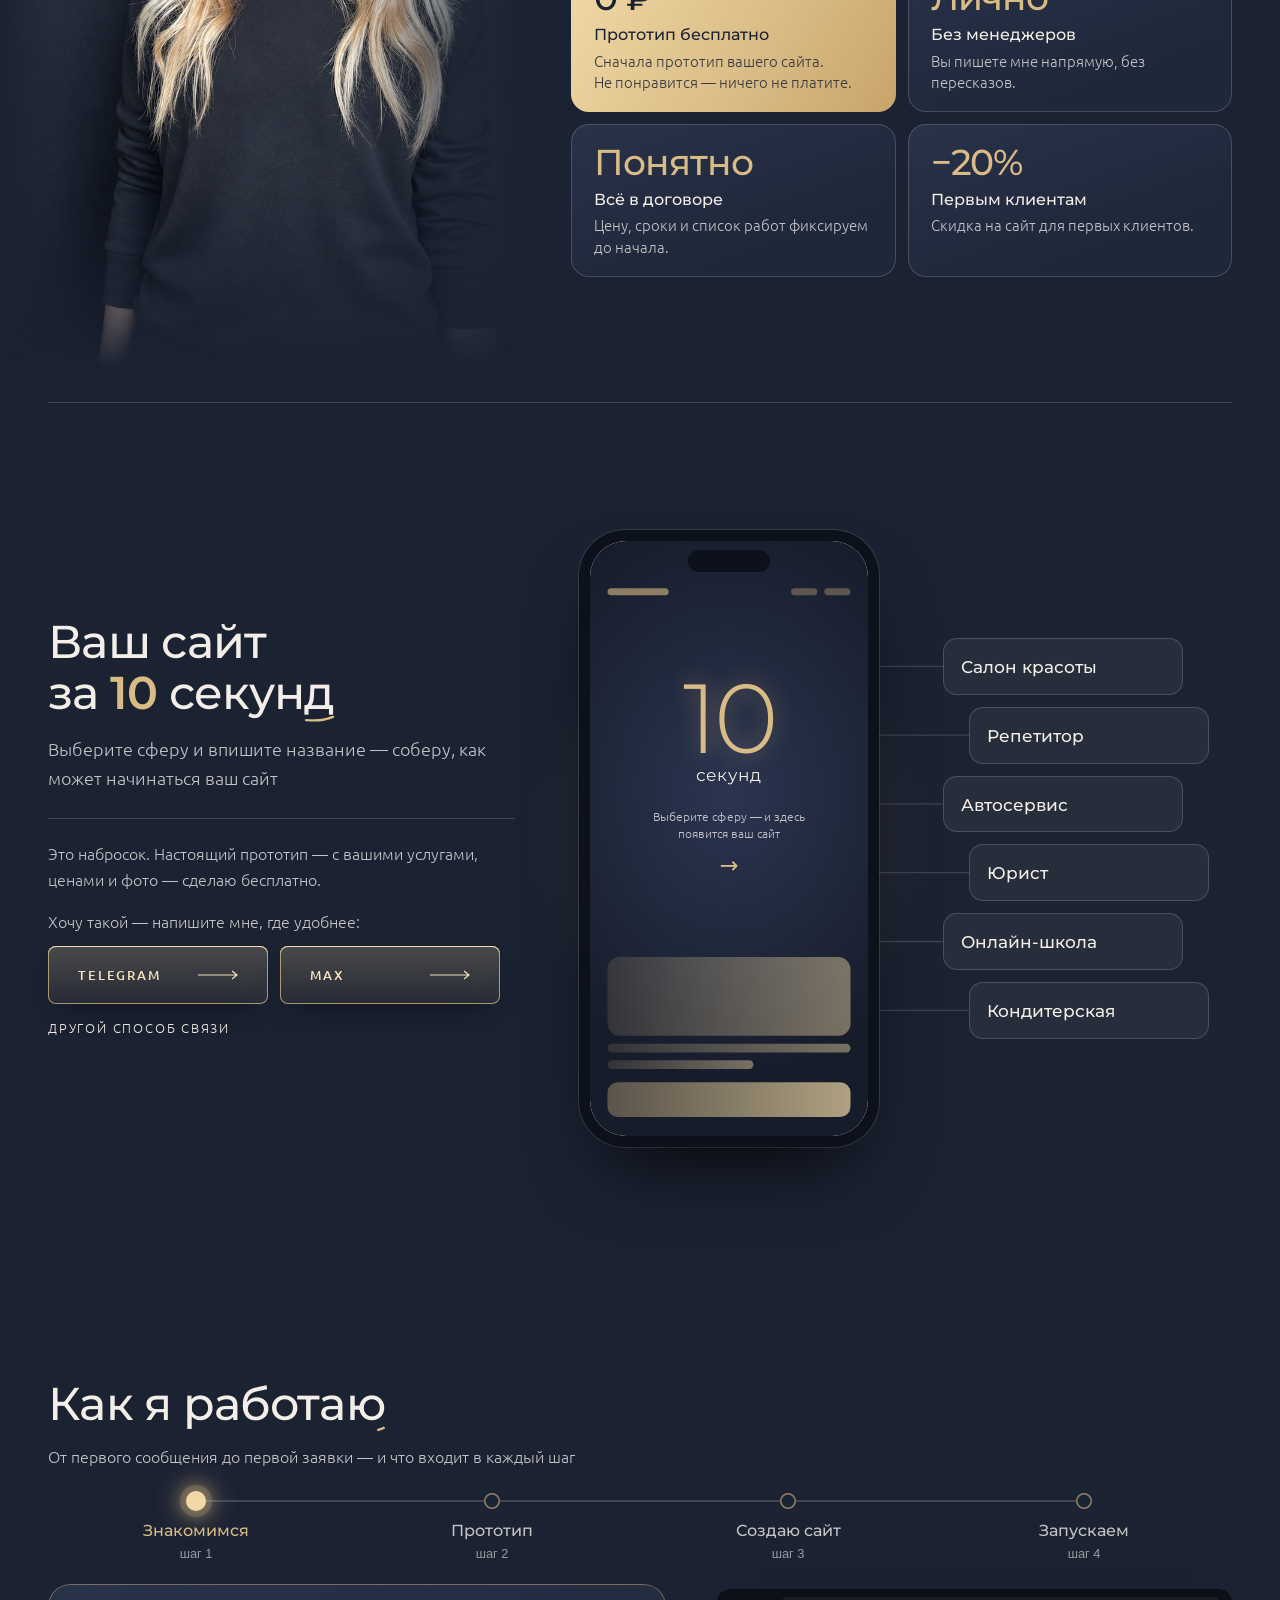
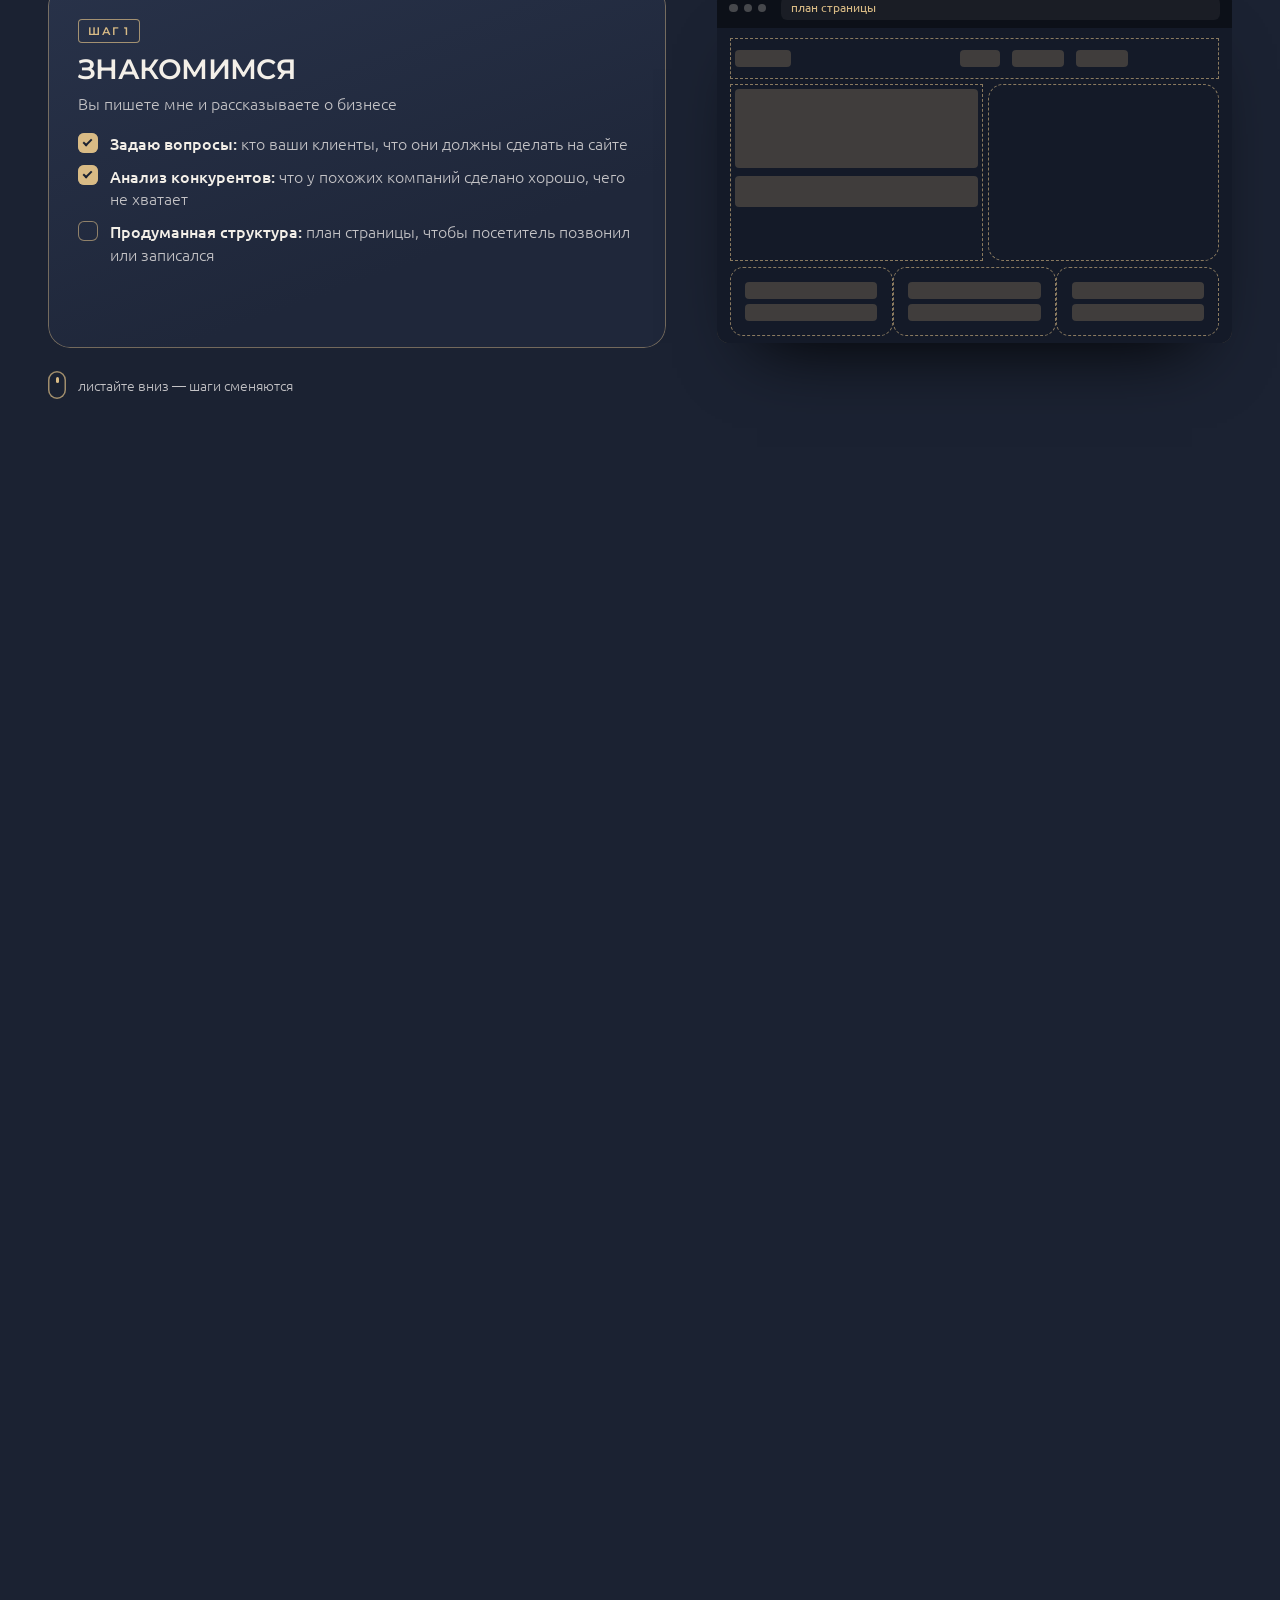
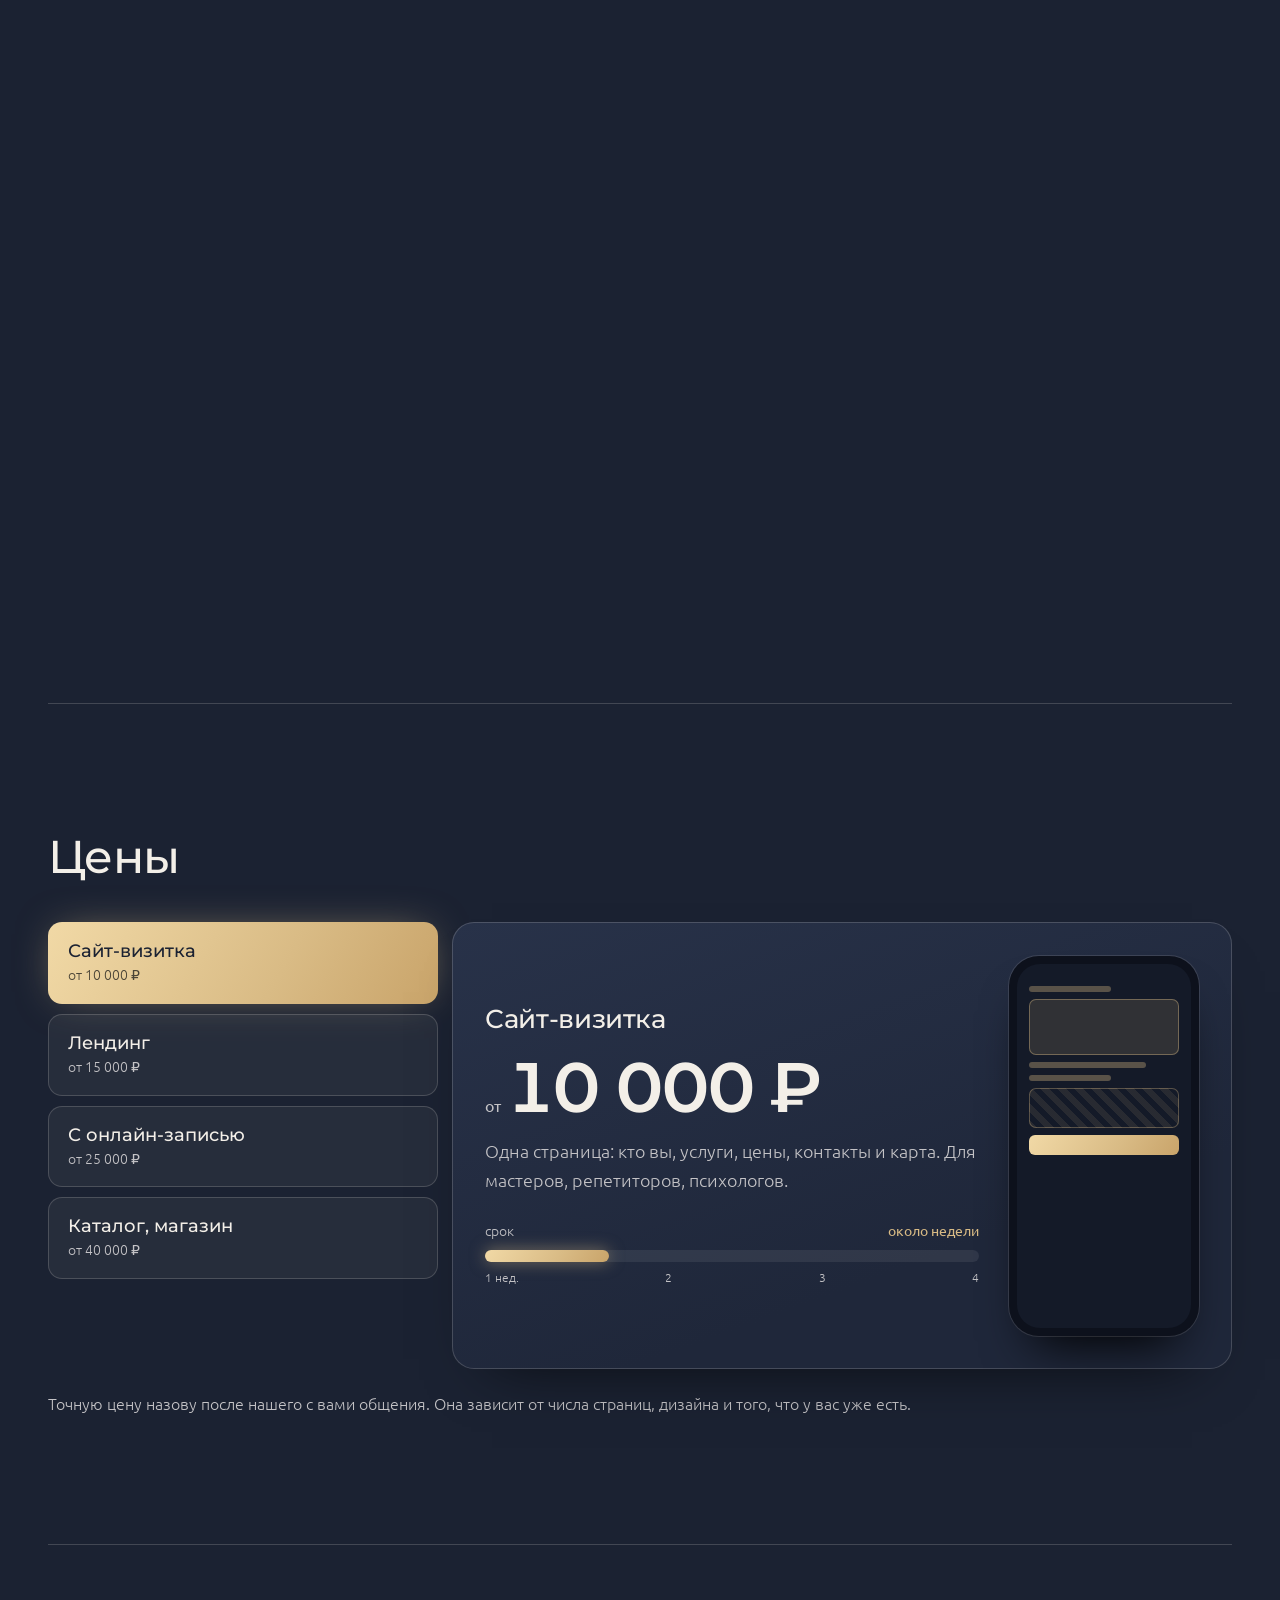
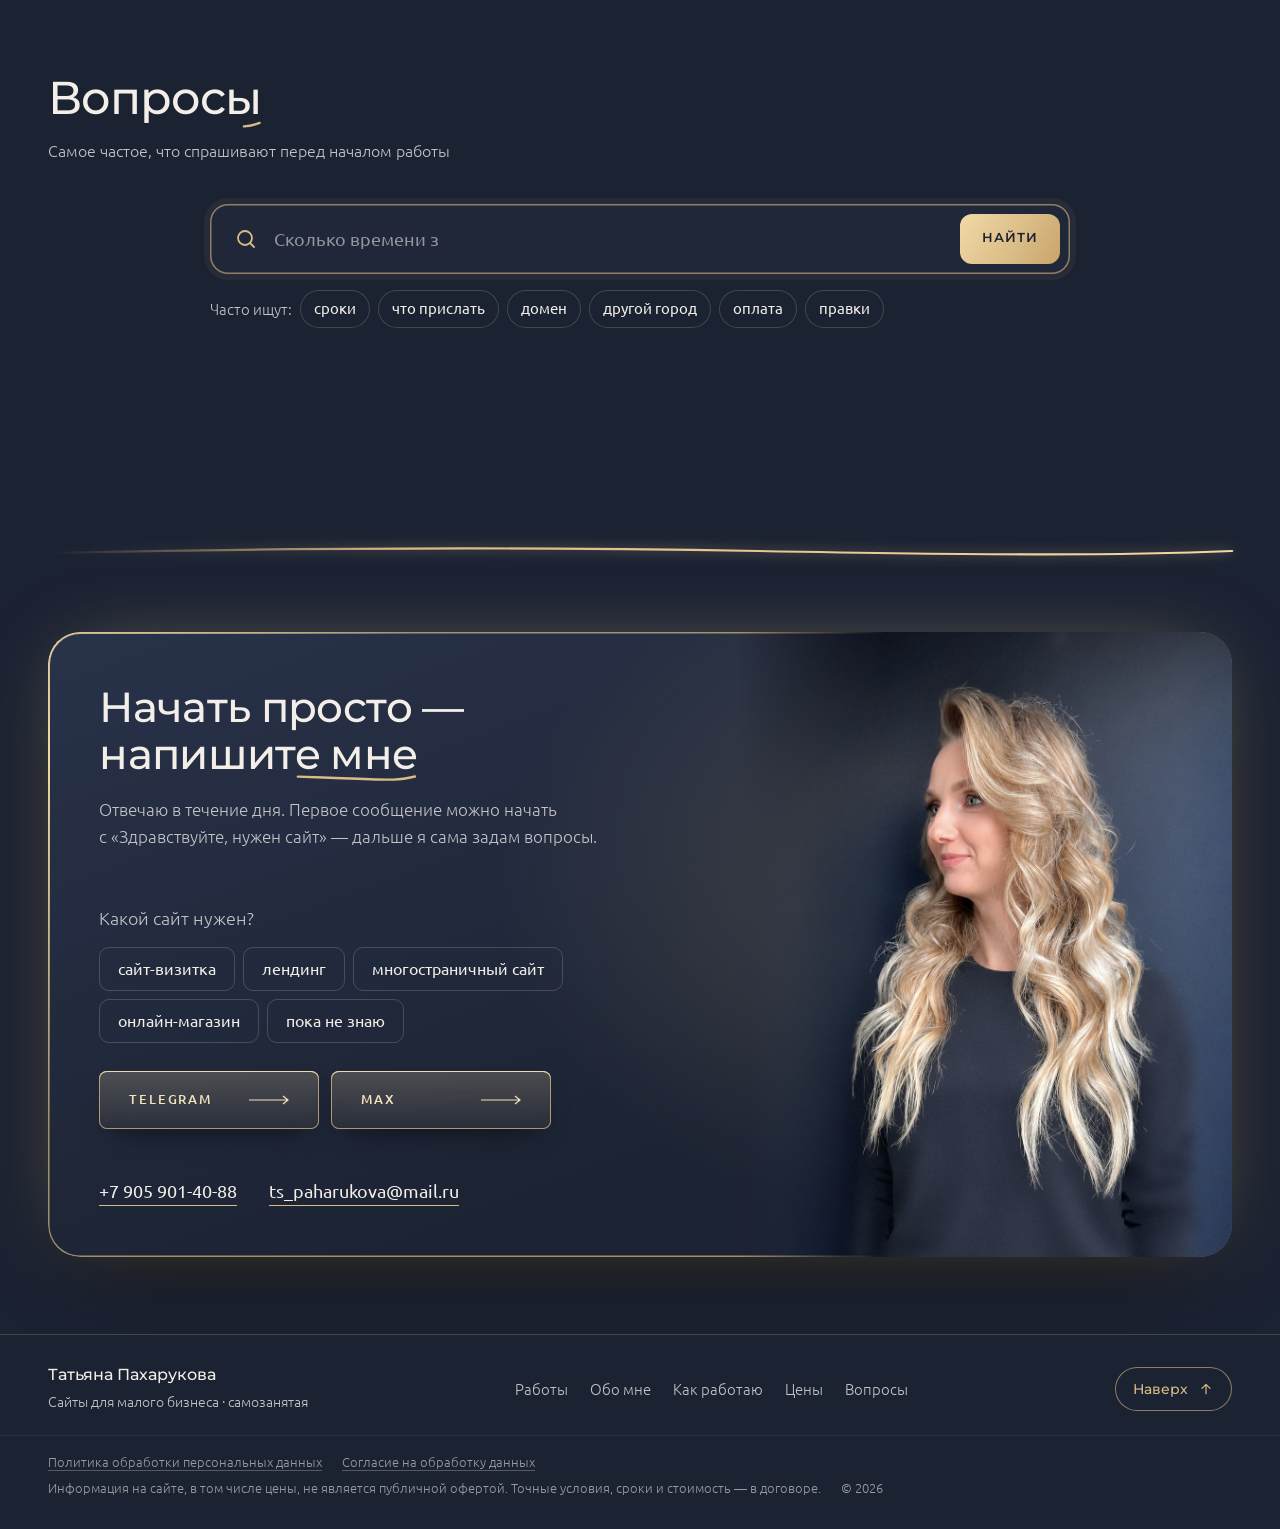
==== commit 639582d0: "Телефонная версия: плавная прокрутка, цены в кнопках, подсказки «нажмите», все сферы «10 секунд» вид" ====
--- a/index.html
+++ b/index.html
@@ -24,7 +24,7 @@
 <!-- Шрифты мини-сайтов в «Ваш сайт за 10 секунд». Перед публикацией положить локально -->
 <link rel="stylesheet" href="fonts/mini/fonts.css">
 <link rel="stylesheet" href="css/style.css?v=31">
-<link rel="stylesheet" href="css/v2.css?v=31">
+<link rel="stylesheet" href="css/v2.css?v=33">
 </head>
 <body>
 
@@ -222,6 +222,7 @@
       </div>
       <form class="builder-form b10-orbit" novalidate>
         <svg class="wires" aria-hidden="true"></svg>
+        <p class="tap-hint"><i aria-hidden="true"></i>Нажмите на&nbsp;любую сферу</p>
         <div class="phone-stage">
           <div class="phone">
             <div class="phone-screen">
@@ -314,6 +315,7 @@
   <section class="prices prc" id="prices">
     <div class="wrap">
       <h2><span class="mark">Цены<svg viewBox="0 0 200 14" preserveAspectRatio="none" aria-hidden="true"><path pathLength="1" d="M3 9C45 4 95 3 140 6s45 4 57-1"/></svg></span></h2>
+      <p class="tap-hint"><i aria-hidden="true"></i>Нажмите на&nbsp;вид сайта&nbsp;— покажу цену и&nbsp;срок</p>
       <div class="prc-box">
         <div class="prc-tabs" role="tablist" aria-label="Вид сайта">
           <button class="prc-tab" type="button" role="tab" aria-selected="true" data-i="0"><b>Сайт-визитка</b><small>от&nbsp;10&nbsp;000&nbsp;₽</small></button>
@@ -441,6 +443,6 @@
   <button class="cookie-ok" type="button">Хорошо</button>
 </div>
 
-<script src="js/v2.js?v=21"></script>
+<script src="js/v2.js?v=22"></script>
 </body>
 </html>
--- a/css/v2.css
+++ b/css/v2.css
@@ -1213,3 +1213,66 @@
 .ms-cafe .uh-about b { position: relative; z-index: 2; font: 800 30px/1 "Alumni Sans", sans-serif; text-transform: uppercase; letter-spacing: .01em; }
 .ms-cafe .uh-about span { position: relative; z-index: 2; padding: 5px 12px; border-radius: 999px; background: var(--pink); font-size: 9.5px; }
 .ms-cafe .uh-cta { display: flex; justify-content: center; margin-top: auto; padding: 14px; border-radius: 999px; background: var(--pink); color: #fff; font-size: 12px; font-weight: 500; box-shadow: 0 10px 20px -12px rgba(224, 71, 141, .9); }
+
+/* ================================================================
+   Телефон, правки 24.11 (замечания Татьяны с телефона)
+   ================================================================ */
+/* 1. Не тормозит при прокрутке: на телефоне без «матового стекла» (размытия под шапкой
+      и под кнопками «Смотреть») — под ним всё время двигаются искорки, и телефон
+      пересчитывал размытие на каждом кадре. Вместо него просто плотный фон. */
+@media (max-width: 860px), (hover: none) {
+  .nav { -webkit-backdrop-filter: none; backdrop-filter: none; background: rgba(27, 34, 50, .97); }
+  .shot-play { -webkit-backdrop-filter: none; backdrop-filter: none; background: rgba(20, 26, 40, .9); }
+}
+
+/* 2. Подсказка «нажмите» над кнопками выбора (только на телефоне) */
+.tap-hint { display: none; }
+@media (max-width: 680px) {
+  .tap-hint { display: flex; align-items: center; gap: 10px; margin: 0; color: var(--gold); font: 400 .9rem/1.3 var(--f-t); }
+  .tap-hint i { position: relative; flex: none; width: 10px; height: 10px; border-radius: 50%; background: var(--gold); }
+  .tap-hint i::after { content: ""; position: absolute; inset: -5px; border-radius: 50%; box-shadow: 0 0 0 1.5px var(--gold); animation: tapRing 1.6s ease-out infinite; }
+  @keyframes tapRing { from { transform: scale(.5); opacity: 1; } to { transform: scale(1.5); opacity: 0; } }
+}
+
+/* кружок-«переключатель» у каждой кнопки выбора: пустой — можно нажать, с точкой — выбрано */
+@media (max-width: 640px) {
+  .prc-tab { position: relative; }
+  .prc-tab::before { content: ""; position: absolute; left: 13px; top: 50%; width: 14px; height: 14px; margin-top: -7px; border-radius: 50%;
+    box-shadow: inset 0 0 0 1.5px rgba(217, 187, 133, .8); transition: background .3s, box-shadow .3s; }
+  .prc-tab[aria-selected="true"]::before { background: radial-gradient(circle, #1b2232 0 3px, transparent 3.5px); box-shadow: inset 0 0 0 1.5px #1b2232; }
+}
+@media (max-width: 680px) {
+  .b10 .sp-pick { position: relative; }
+  .b10 .sp-pick::before { content: ""; position: absolute; left: 13px; top: 50%; width: 14px; height: 14px; margin-top: -7px; border-radius: 50%;
+    box-shadow: inset 0 0 0 1.5px rgba(217, 187, 133, .8); transition: background .3s, box-shadow .3s; }
+  .b10 .sp.on .sp-pick::before { background: radial-gradient(circle, #1b2232 0 3px, transparent 3.5px); box-shadow: inset 0 0 0 1.5px #1b2232; }
+}
+
+/* 3. Цены на телефоне: цена видна прямо в кнопке, кнопки с кружком */
+@media (max-width: 640px) {
+  .prc .tap-hint { margin-top: 22px; }
+  .prc .prc-box { margin-top: 12px; }
+  .prc-tab { padding: 12px 12px 12px 36px; align-content: center; }
+  .prc-tab b { font-size: 1rem; }
+  .prc-tab small { display: block; font-size: .82rem; white-space: nowrap; }
+}
+
+/* 4. «10 секунд» на телефоне: все шесть сфер видны сразу (в несколько строк), без листания вбок */
+@media (max-width: 680px) {
+  .b10 .b10-orbit > .tap-hint { order: 2; margin-bottom: 12px; }
+  .b10 .side { flex-wrap: wrap; overflow: visible; margin: 0; padding: 0; scroll-snap-type: none;
+    -webkit-mask-image: none; mask-image: none; }
+  .b10 .sp-pick { padding: 9px 14px 9px 34px; }
+  .b10 .sp-pick::before { left: 12px; width: 13px; height: 13px; margin-top: -6.5px; }
+  /* сферы стали в три строки — телефон чуть меньше, чтобы после выбора сферы влезал целиком */
+  .b10 .phone-stage { width: min(270px, 74vw, calc((100svh - 330px) * 9 / 18.5)); }
+}
+
+/* 5. Салон «Лоск»: красная плашка под словом «Лоск» не налезает на строку ниже */
+.ms-beauty .lk-h mark { display: inline-block; padding: 2px 5px 0; line-height: .9; vertical-align: baseline; }
+
+/* 6. Золотая черта перед «Напишите мне»: на телефоне искорки летят влево, внутрь экрана, и крупнее */
+@media (max-width: 860px) {
+  .kl-spark { width: 5px; height: 5px; margin: -2.5px; right: 2px; }
+  @keyframes klFly { 0% { opacity: 1; transform: translate(0, 0); } 100% { opacity: 0; transform: translate(calc(-1 * var(--dx)), var(--dy)); } }
+}
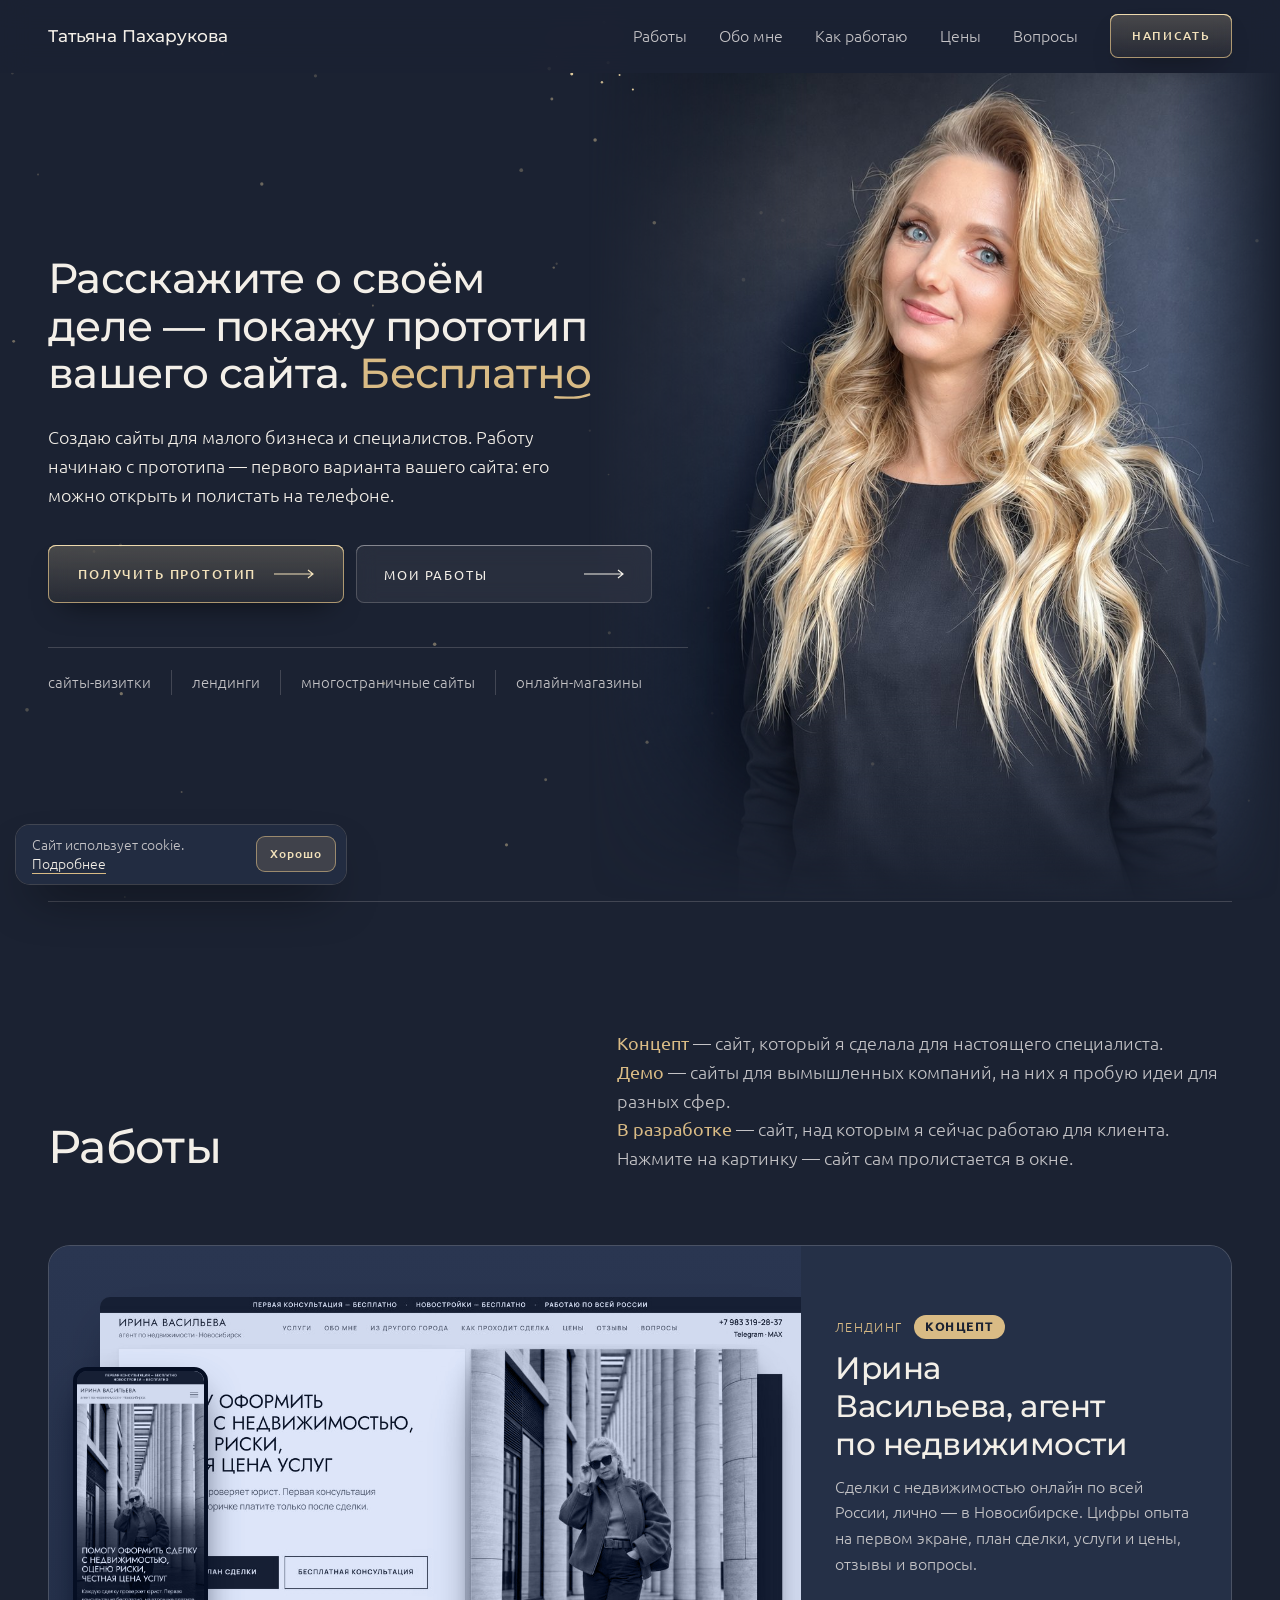
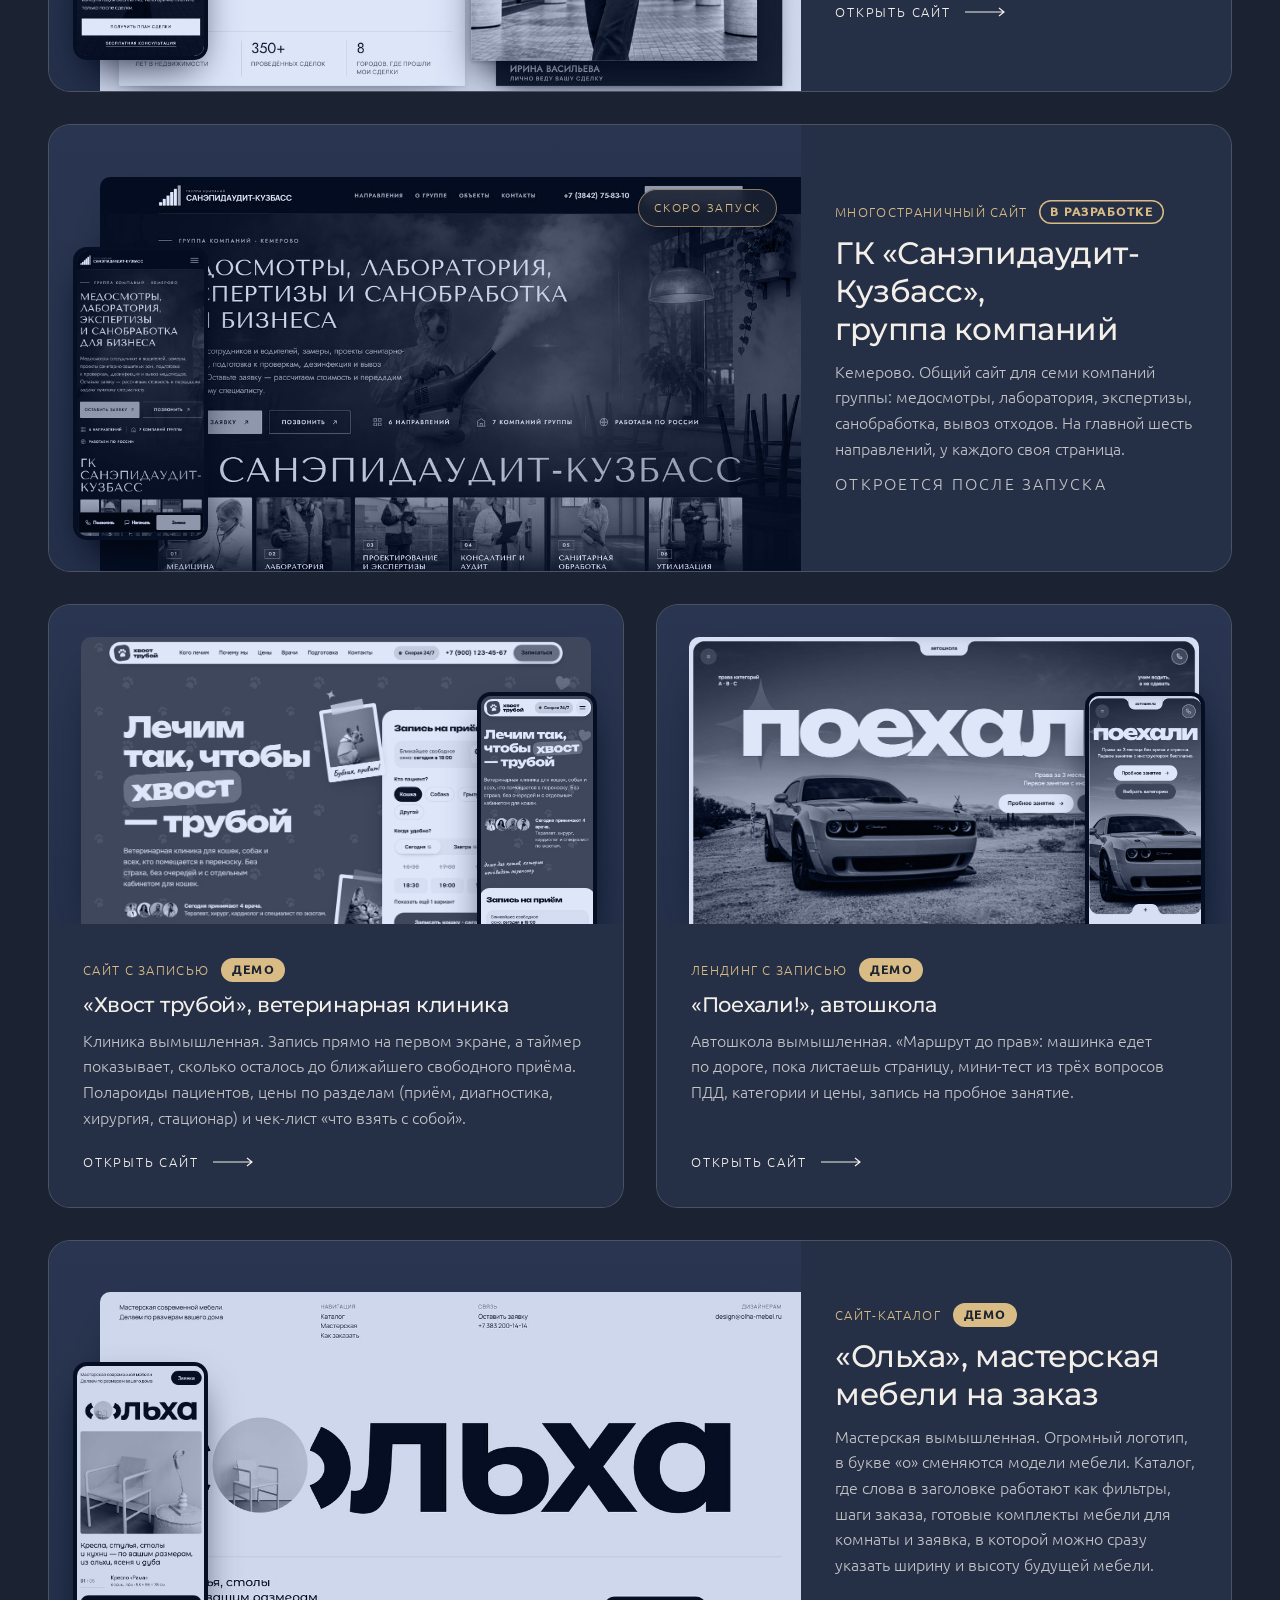
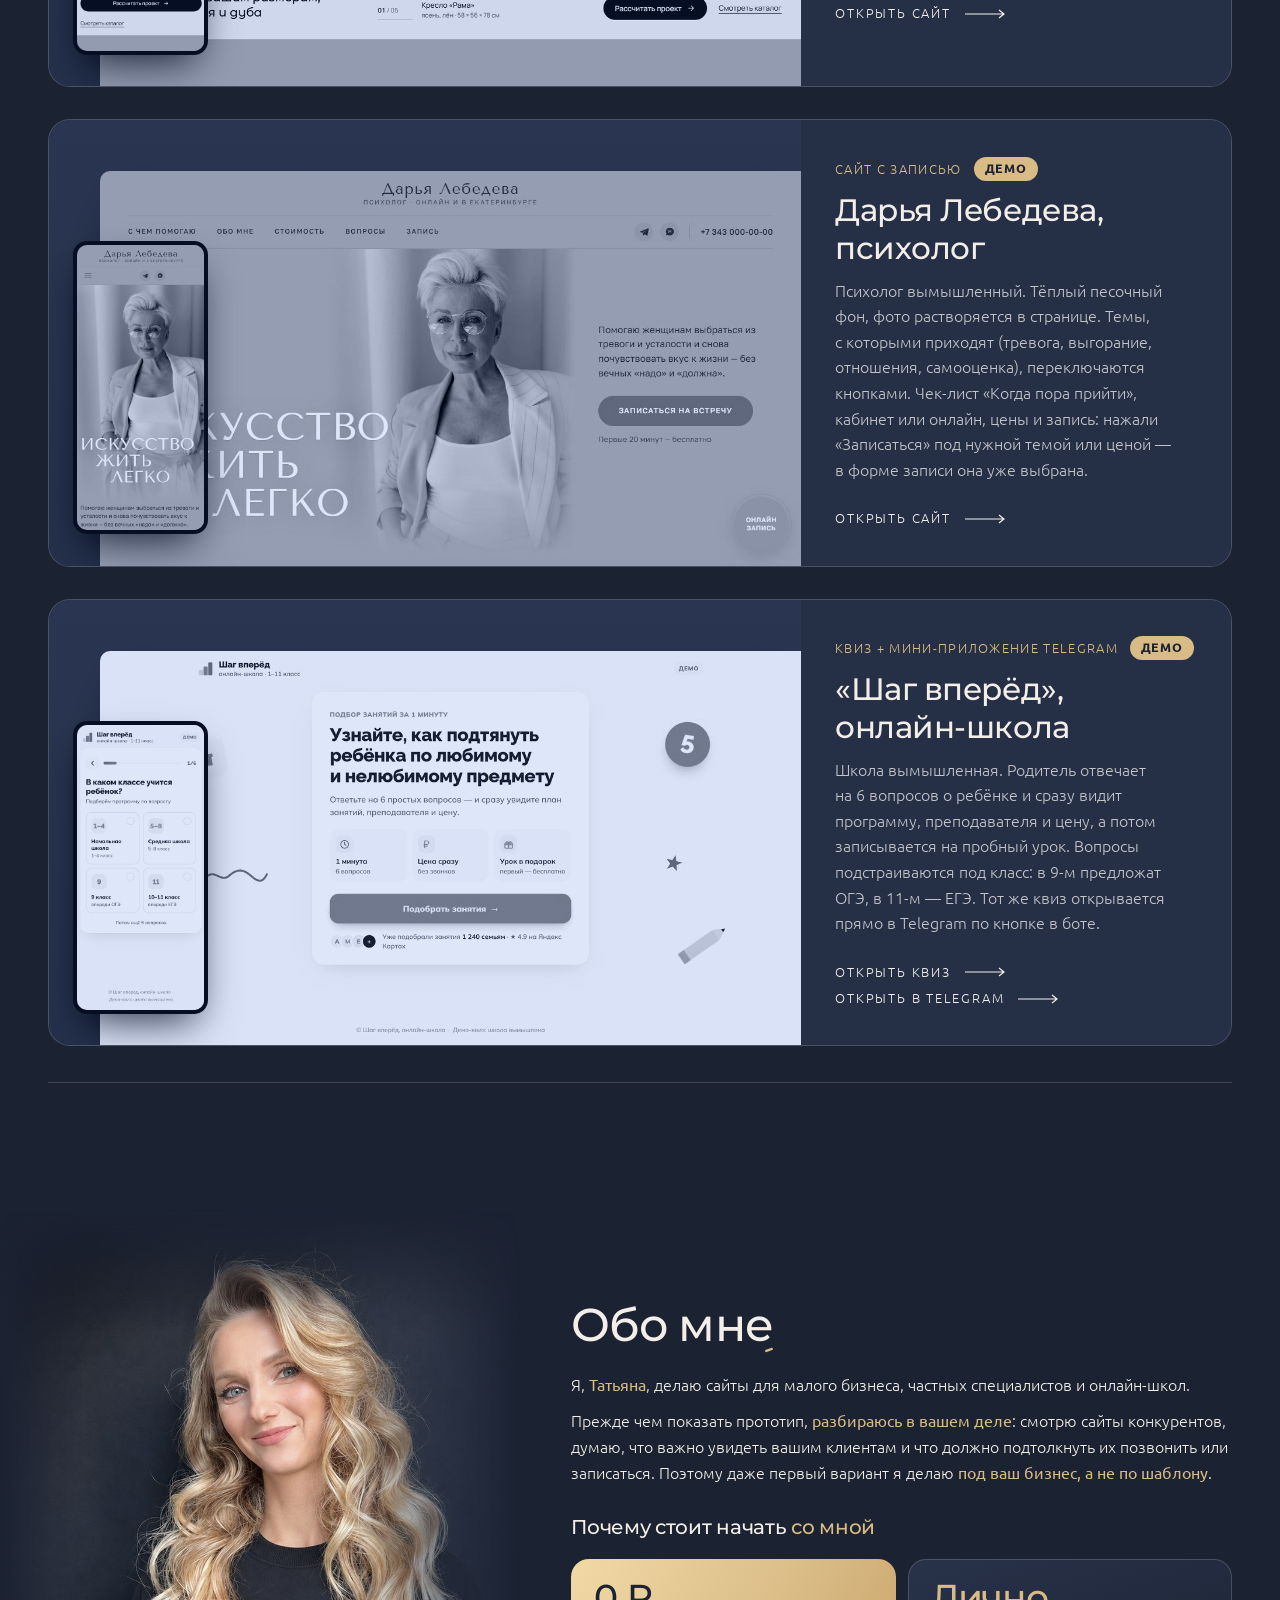
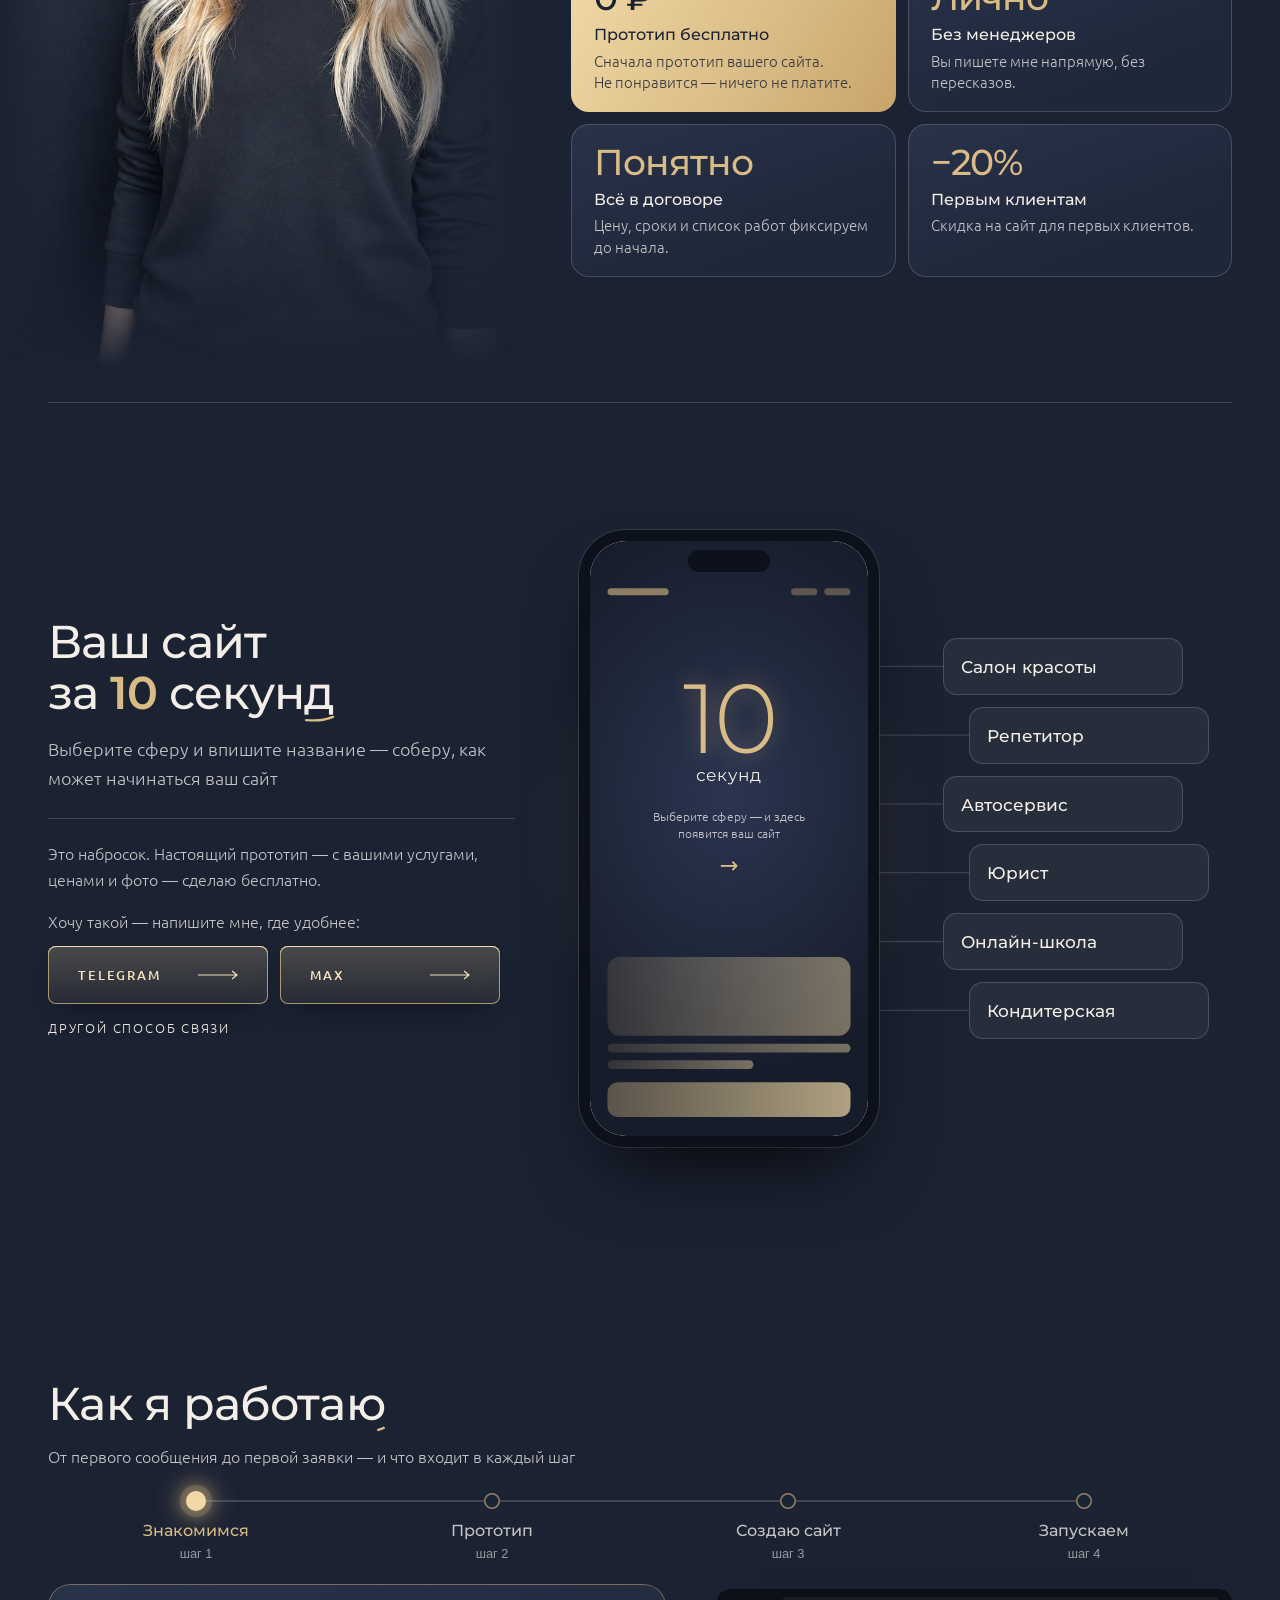
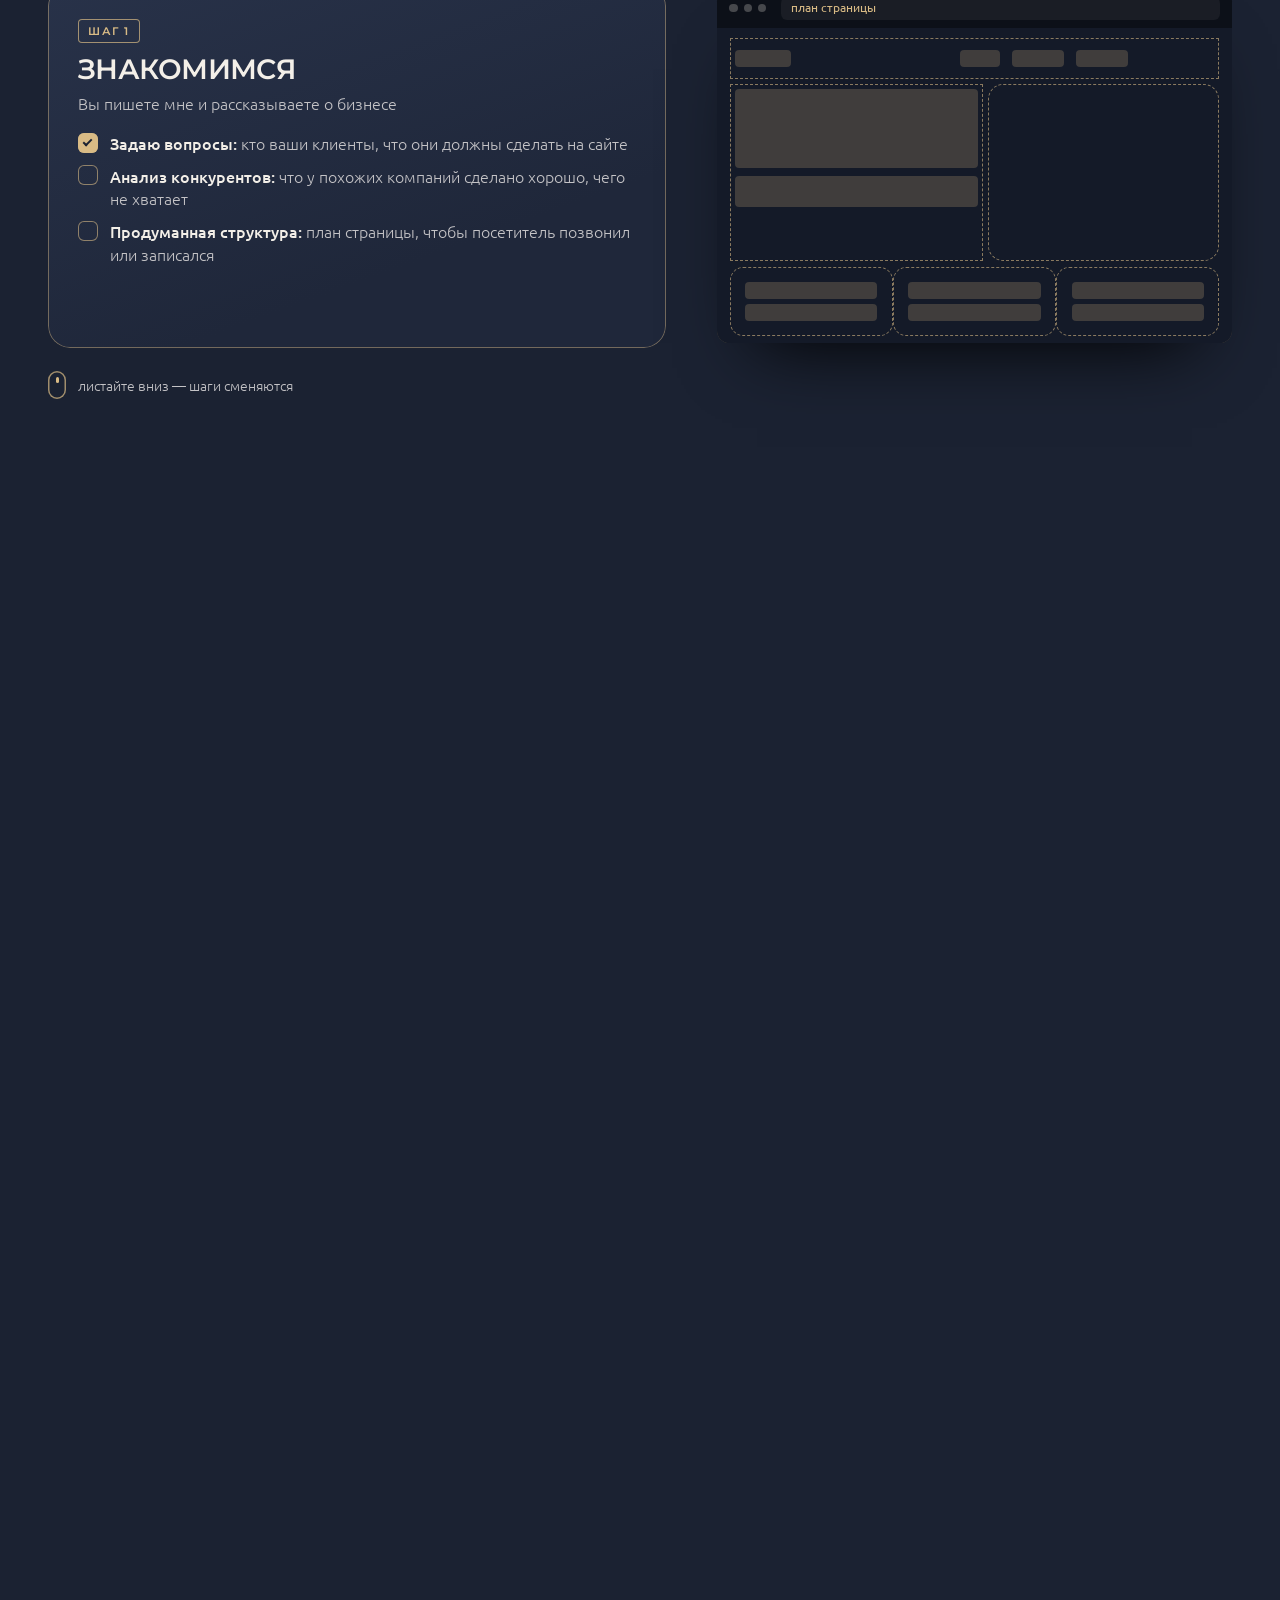
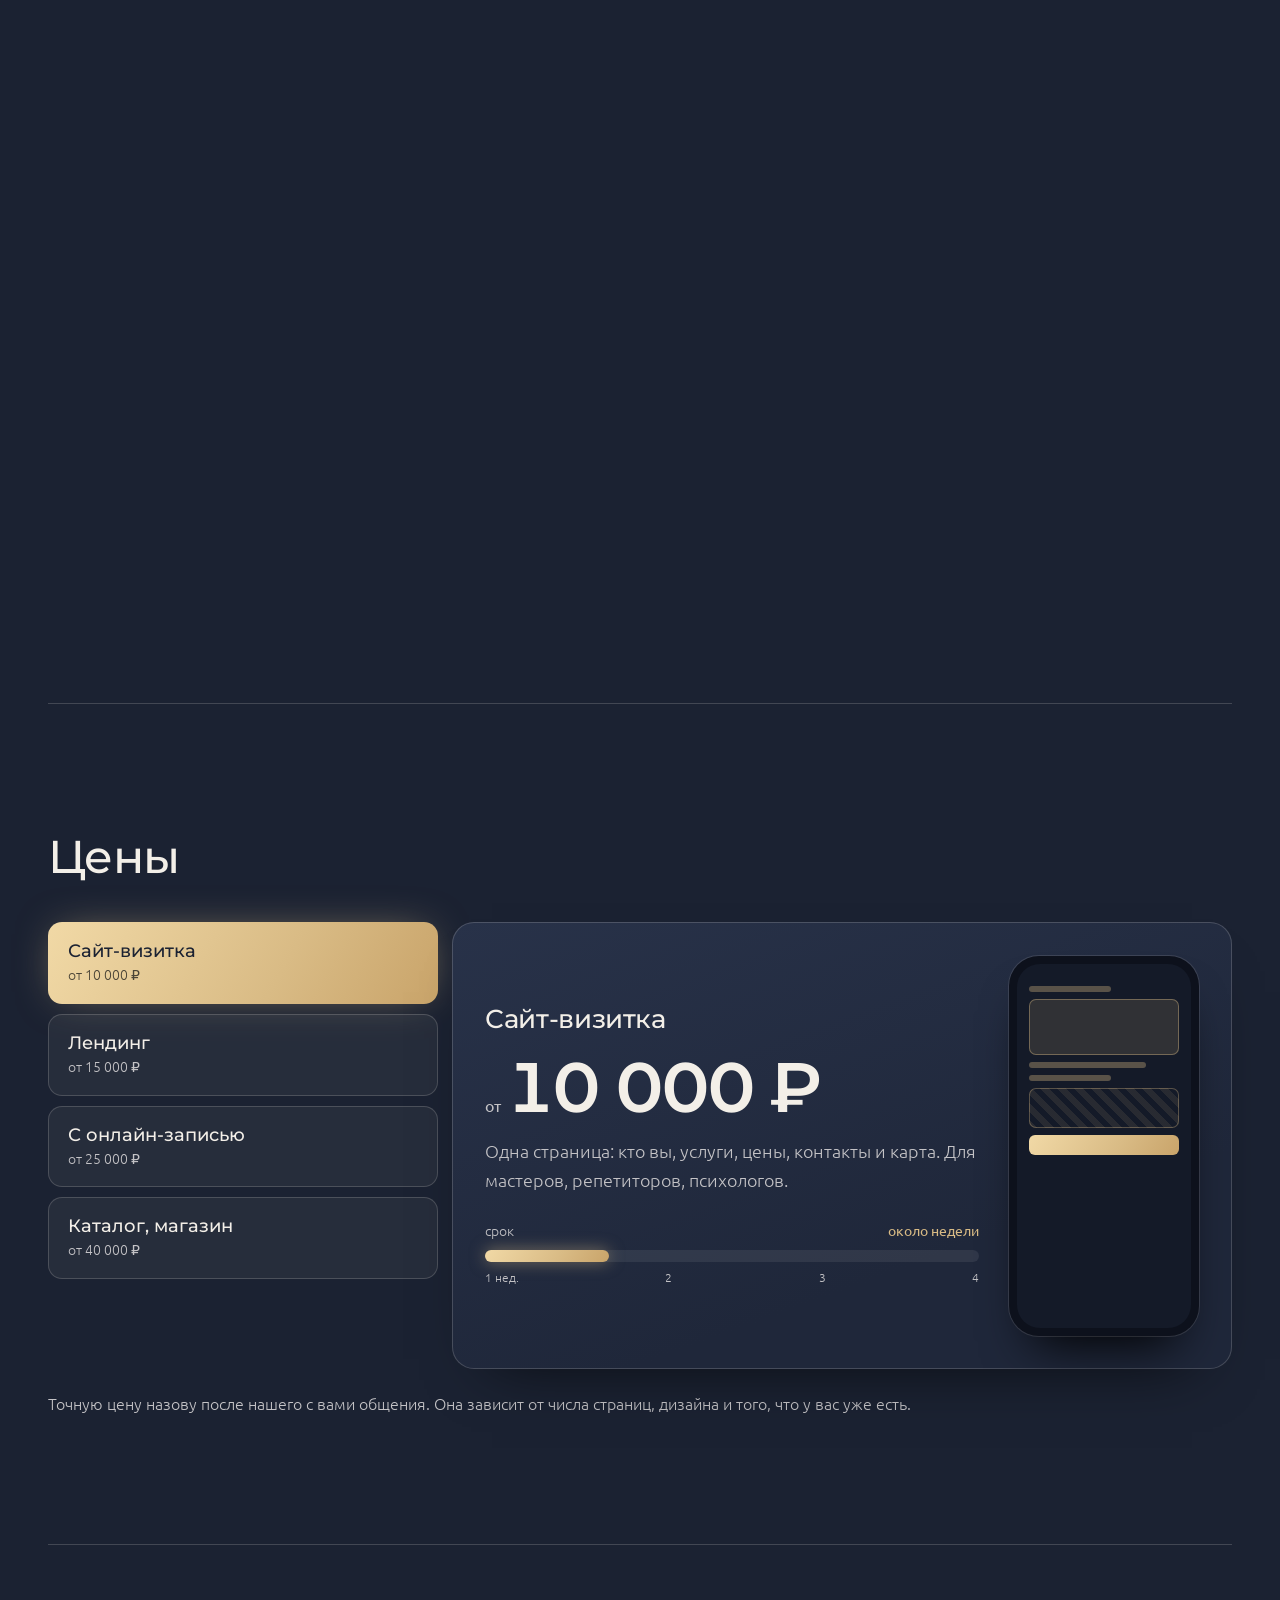
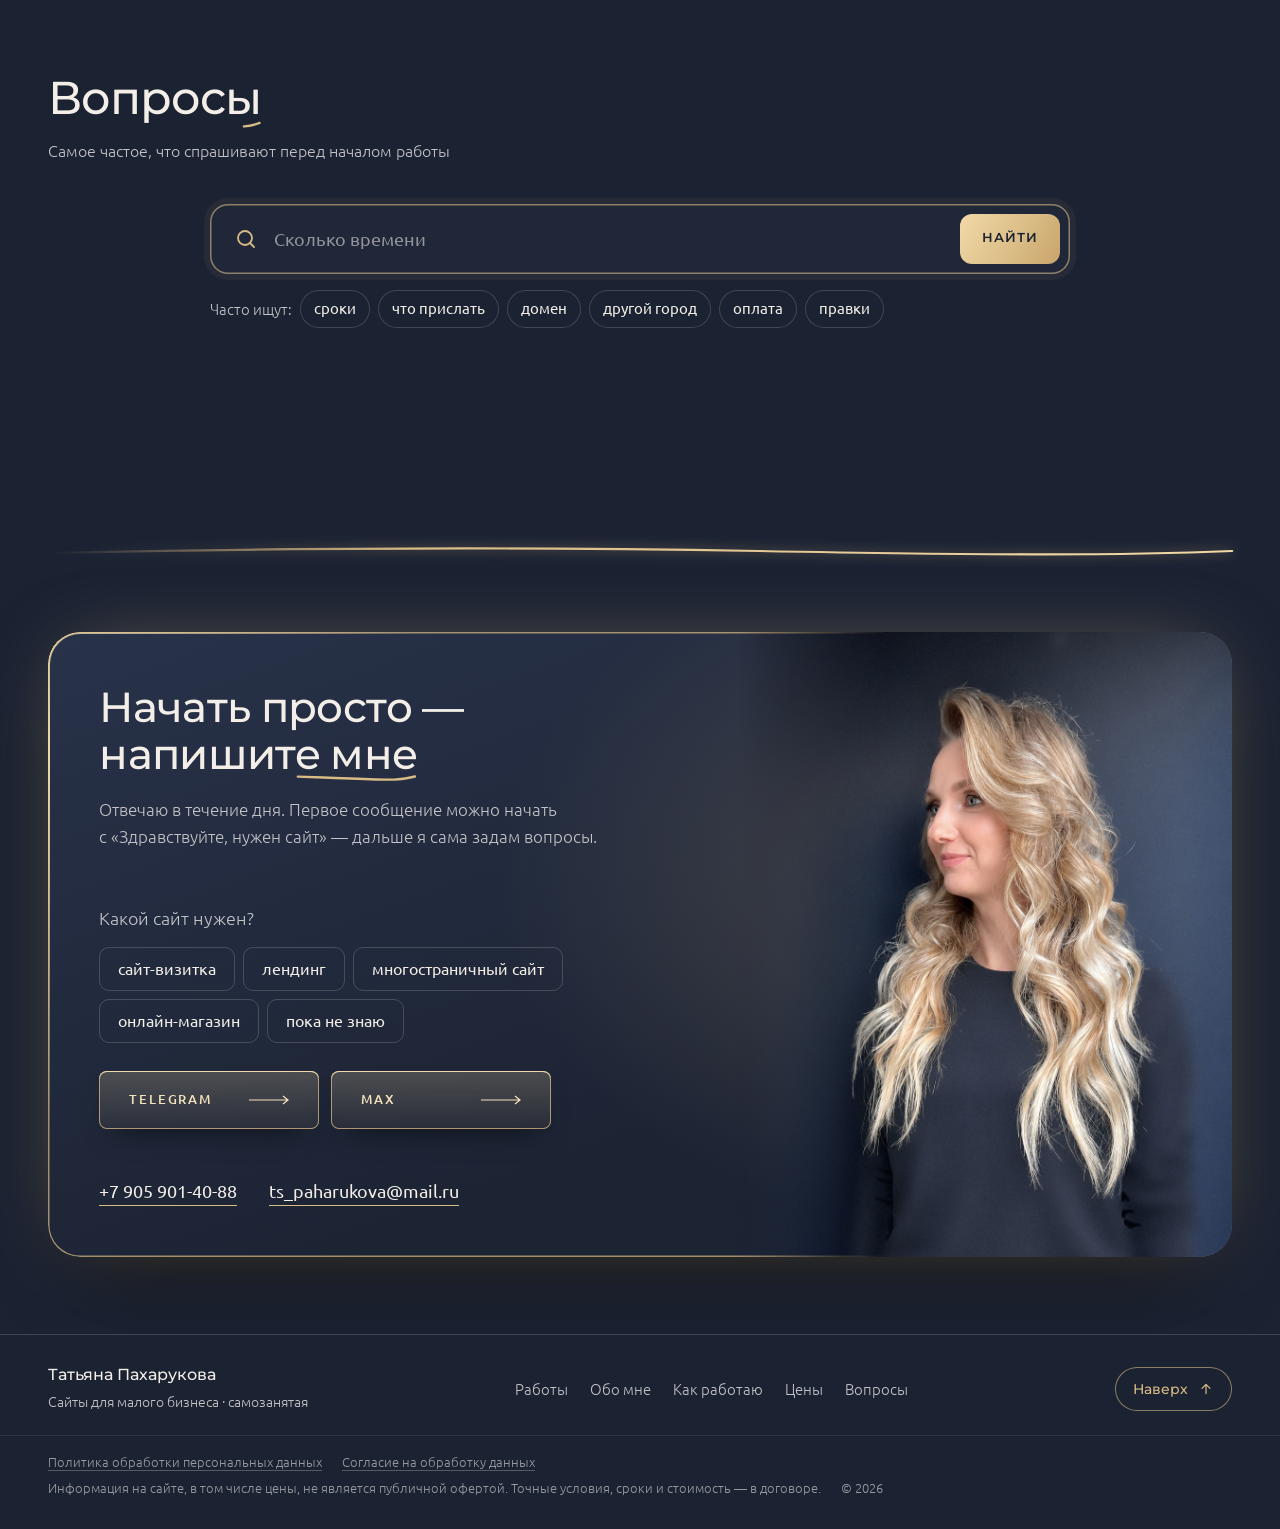
==== commit 5762e612: "Салютик у подчёркнутых заголовков виден поверх золотой карточки «Напишите мне» Co-Authored-By: Claud" ====
--- a/index.html
+++ b/index.html
@@ -24,7 +24,7 @@
 <!-- Шрифты мини-сайтов в «Ваш сайт за 10 секунд». Перед публикацией положить локально -->
 <link rel="stylesheet" href="fonts/mini/fonts.css">
 <link rel="stylesheet" href="css/style.css?v=31">
-<link rel="stylesheet" href="css/v2.css?v=33">
+<link rel="stylesheet" href="css/v2.css?v=34">
 </head>
 <body>
 
@@ -443,6 +443,6 @@
   <button class="cookie-ok" type="button">Хорошо</button>
 </div>
 
-<script src="js/v2.js?v=22"></script>
+<script src="js/v2.js?v=23"></script>
 </body>
 </html>
--- a/css/v2.css
+++ b/css/v2.css
@@ -8,6 +8,7 @@
 
 /* ---------- Искорки по всей странице: холст за содержимым ---------- */
 .page-sparks { position: fixed; inset: 0; z-index: 0; width: 100%; height: 100%; pointer-events: none; }
+.page-sparks--top { z-index: 2; } /* салютики у черт под заголовками — поверх карточек, под шапкой */
 .nav { z-index: 30; }
 main, .foot { position: relative; z-index: 1; }
 
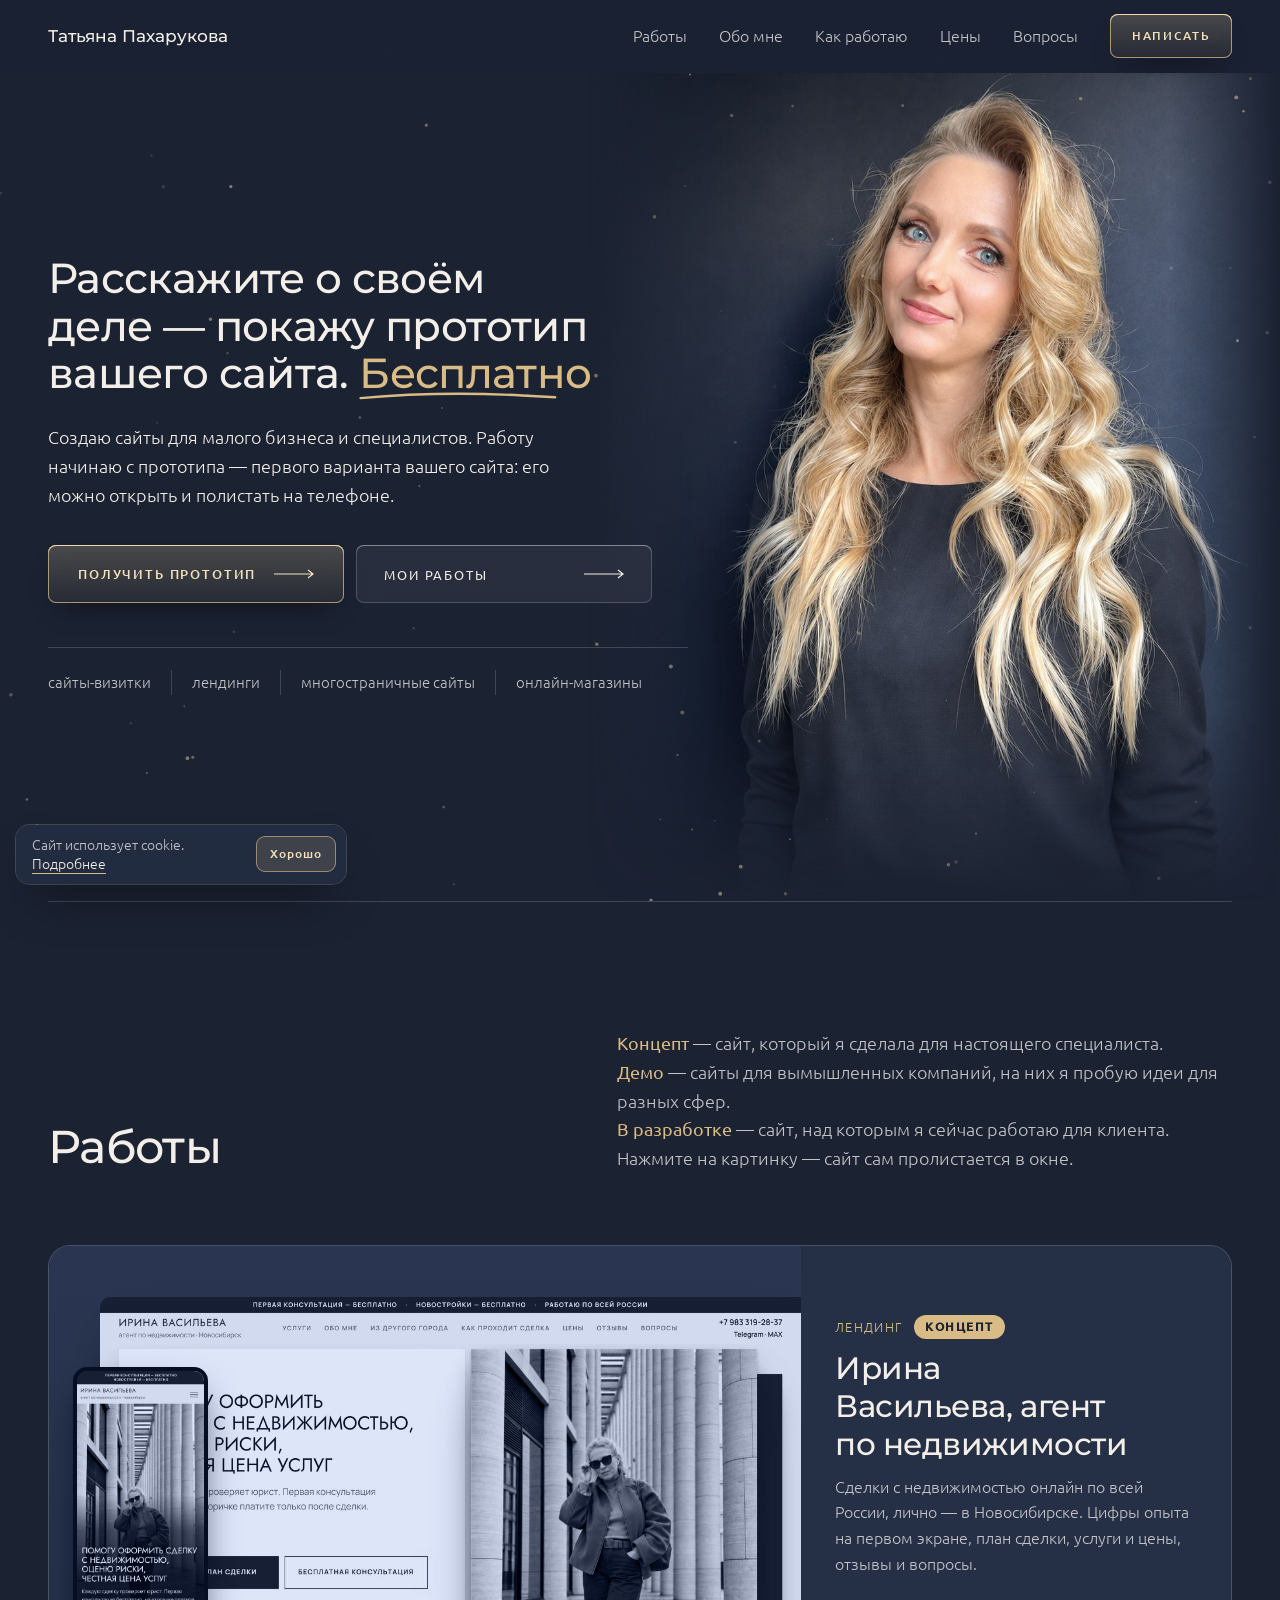
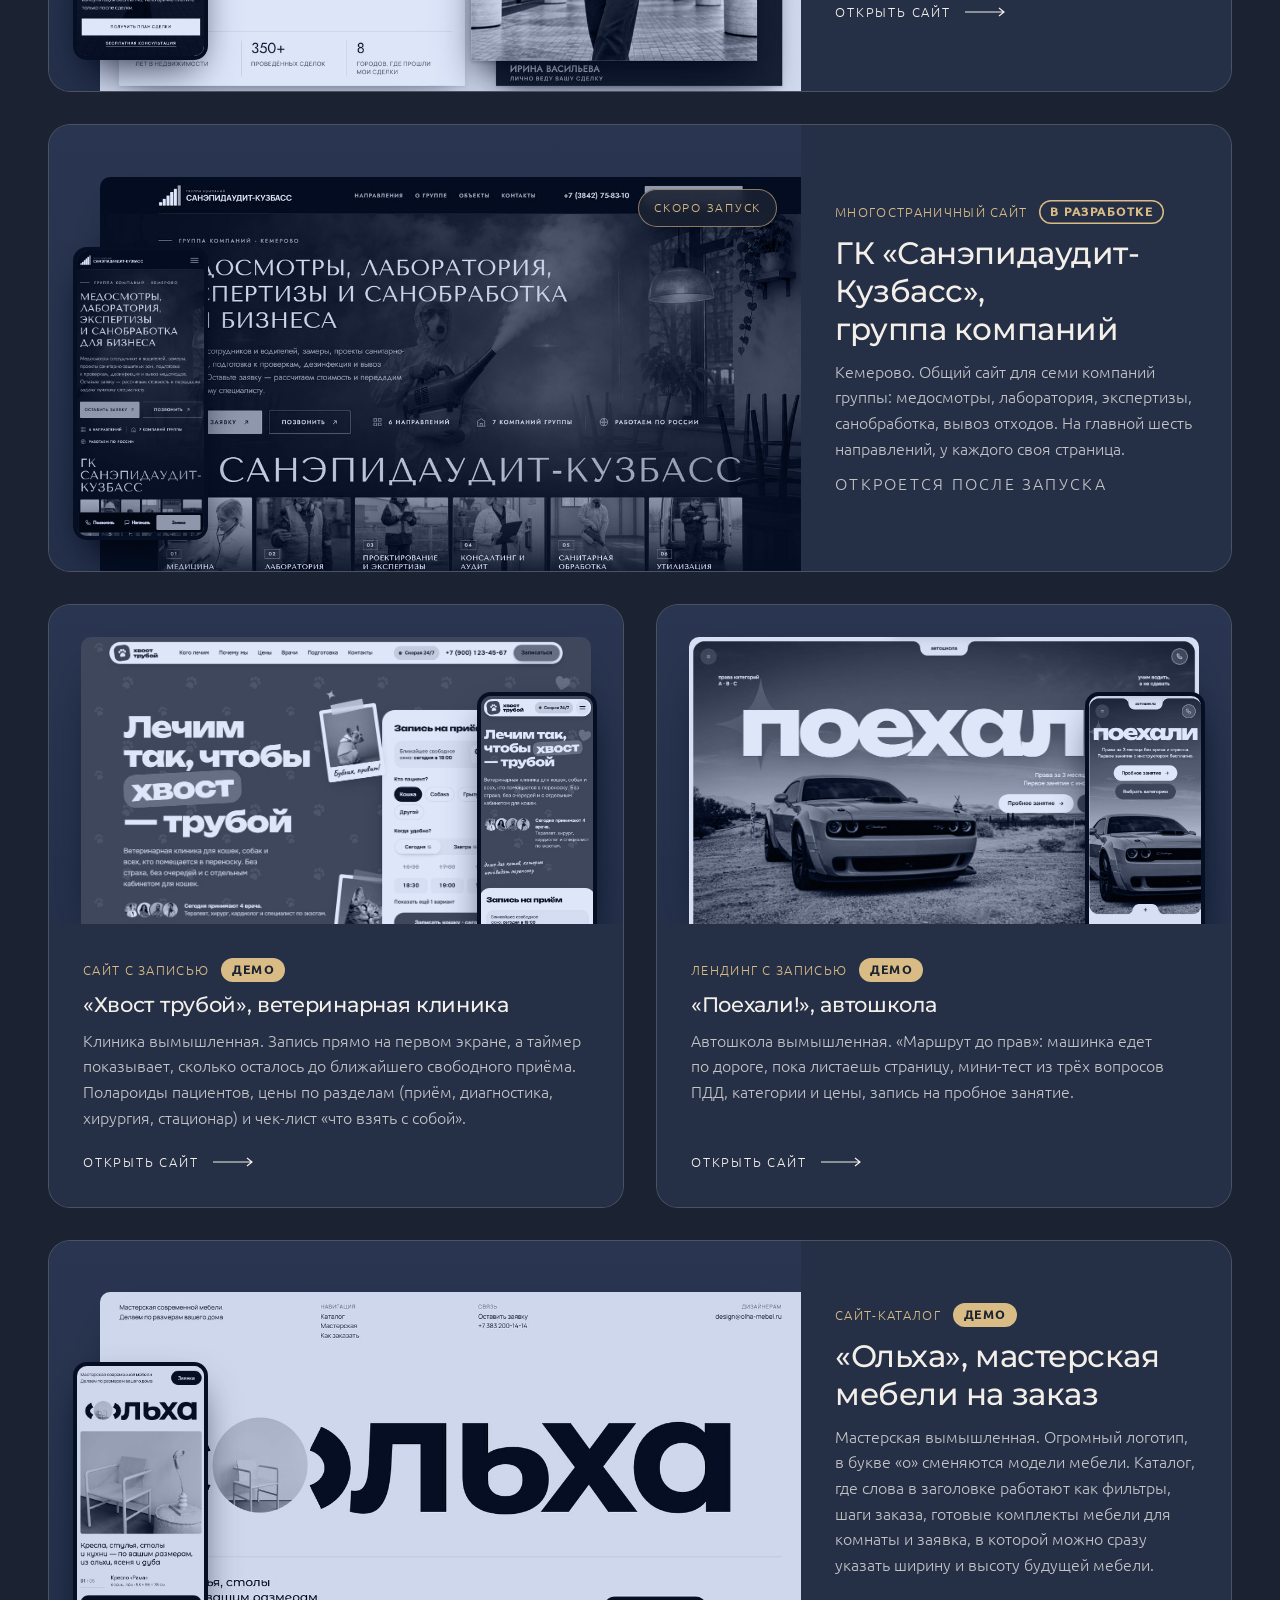
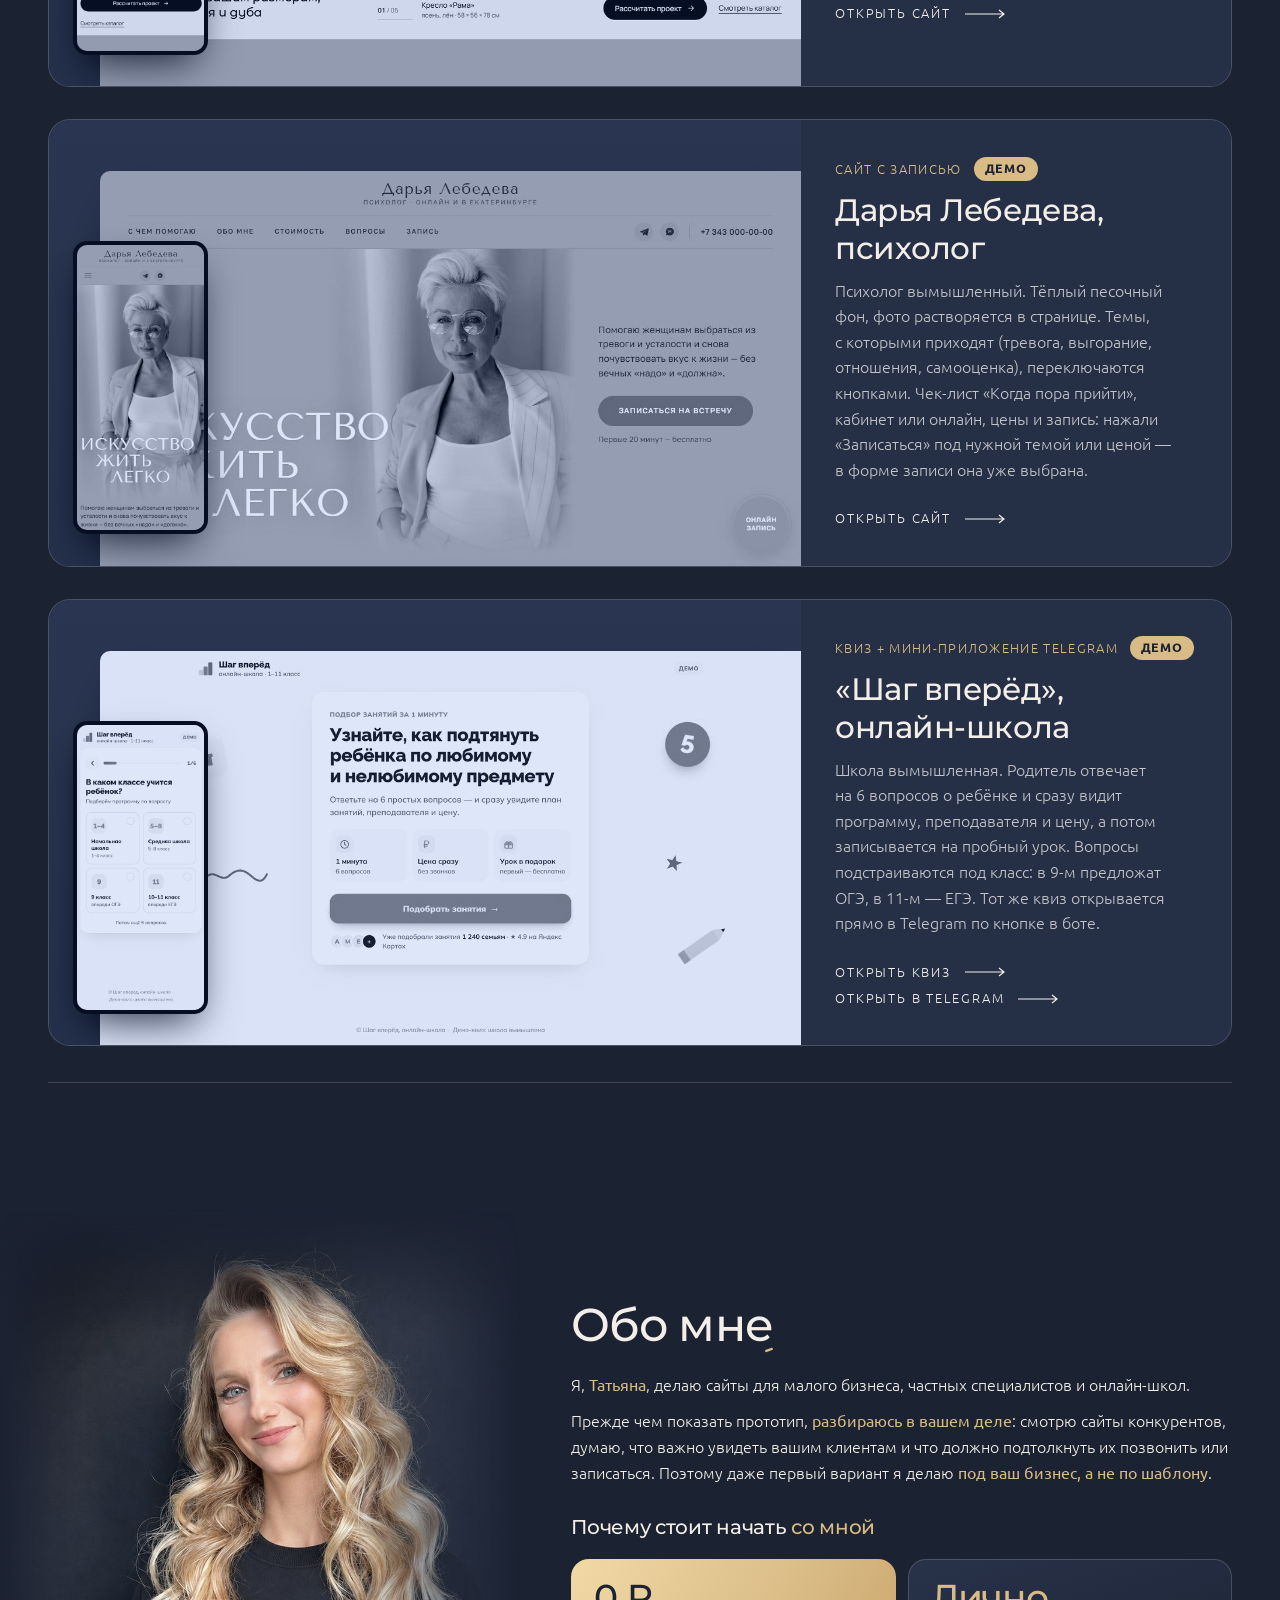
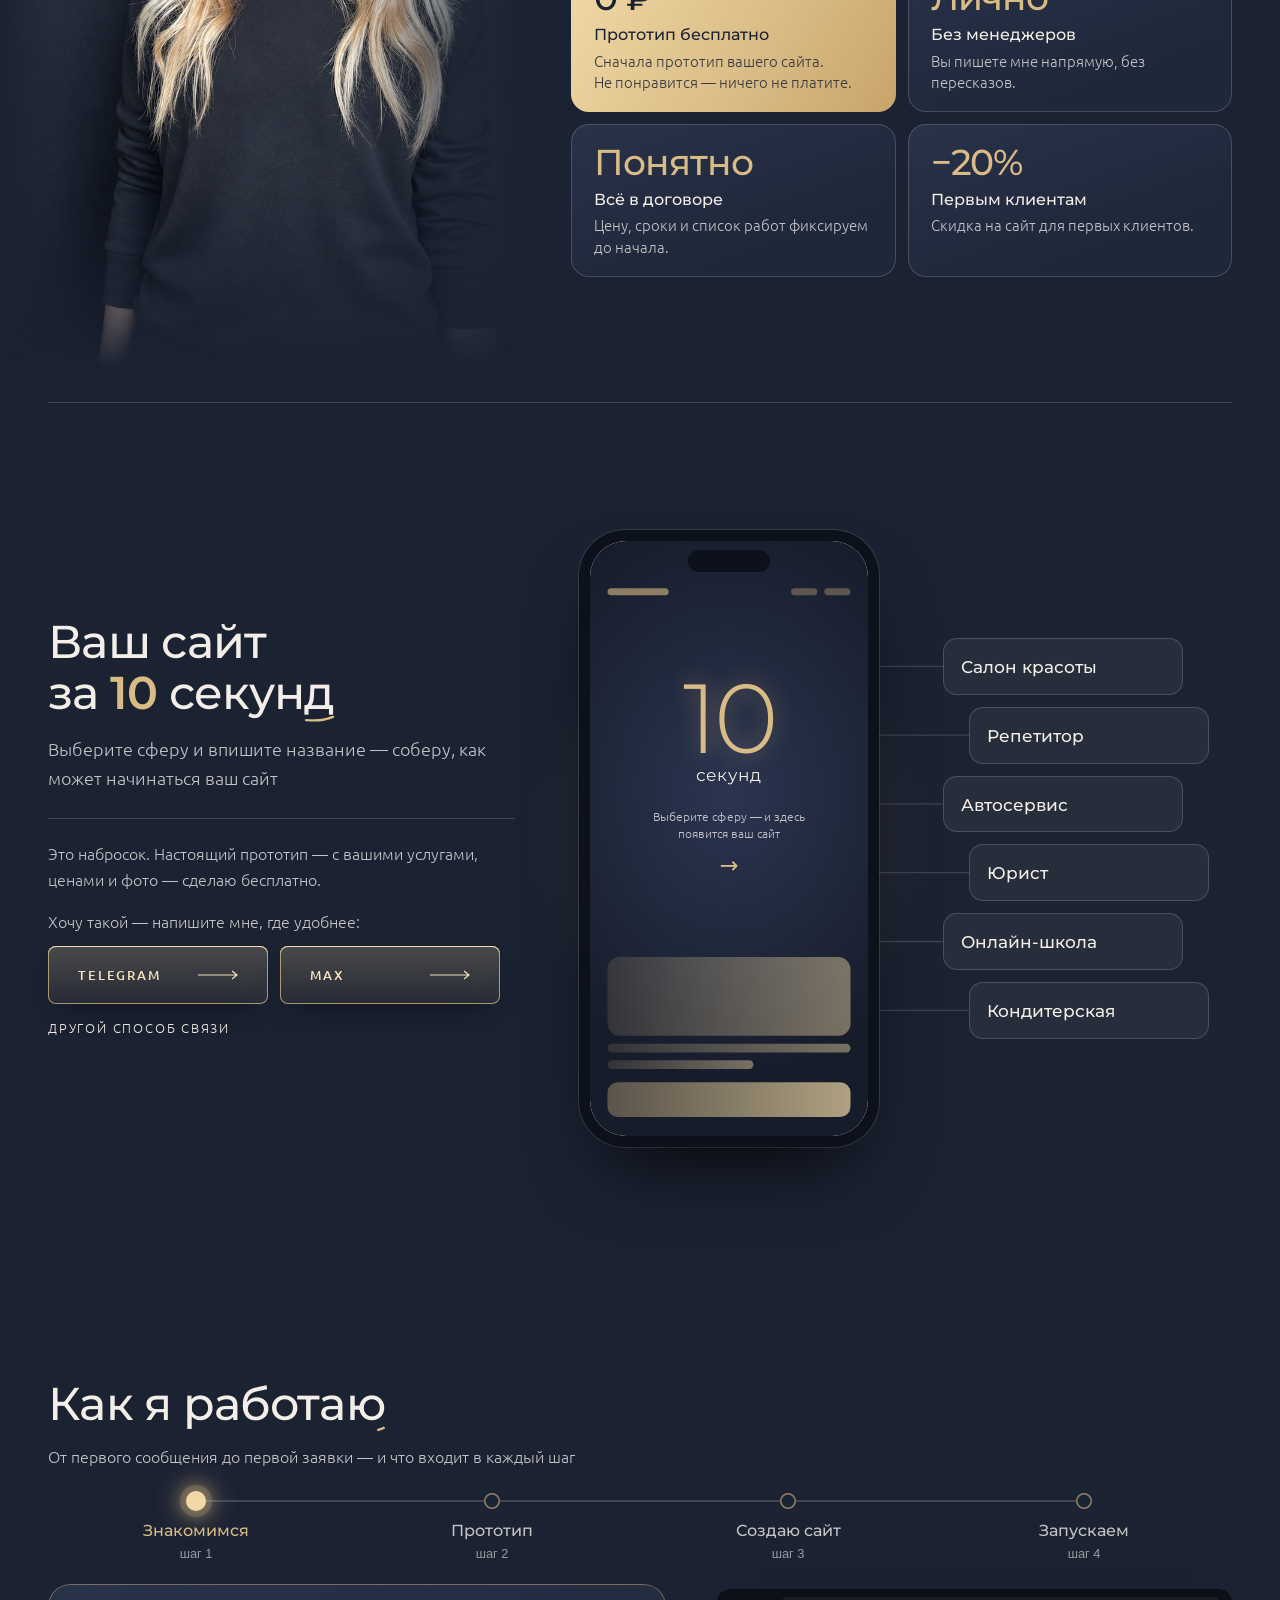
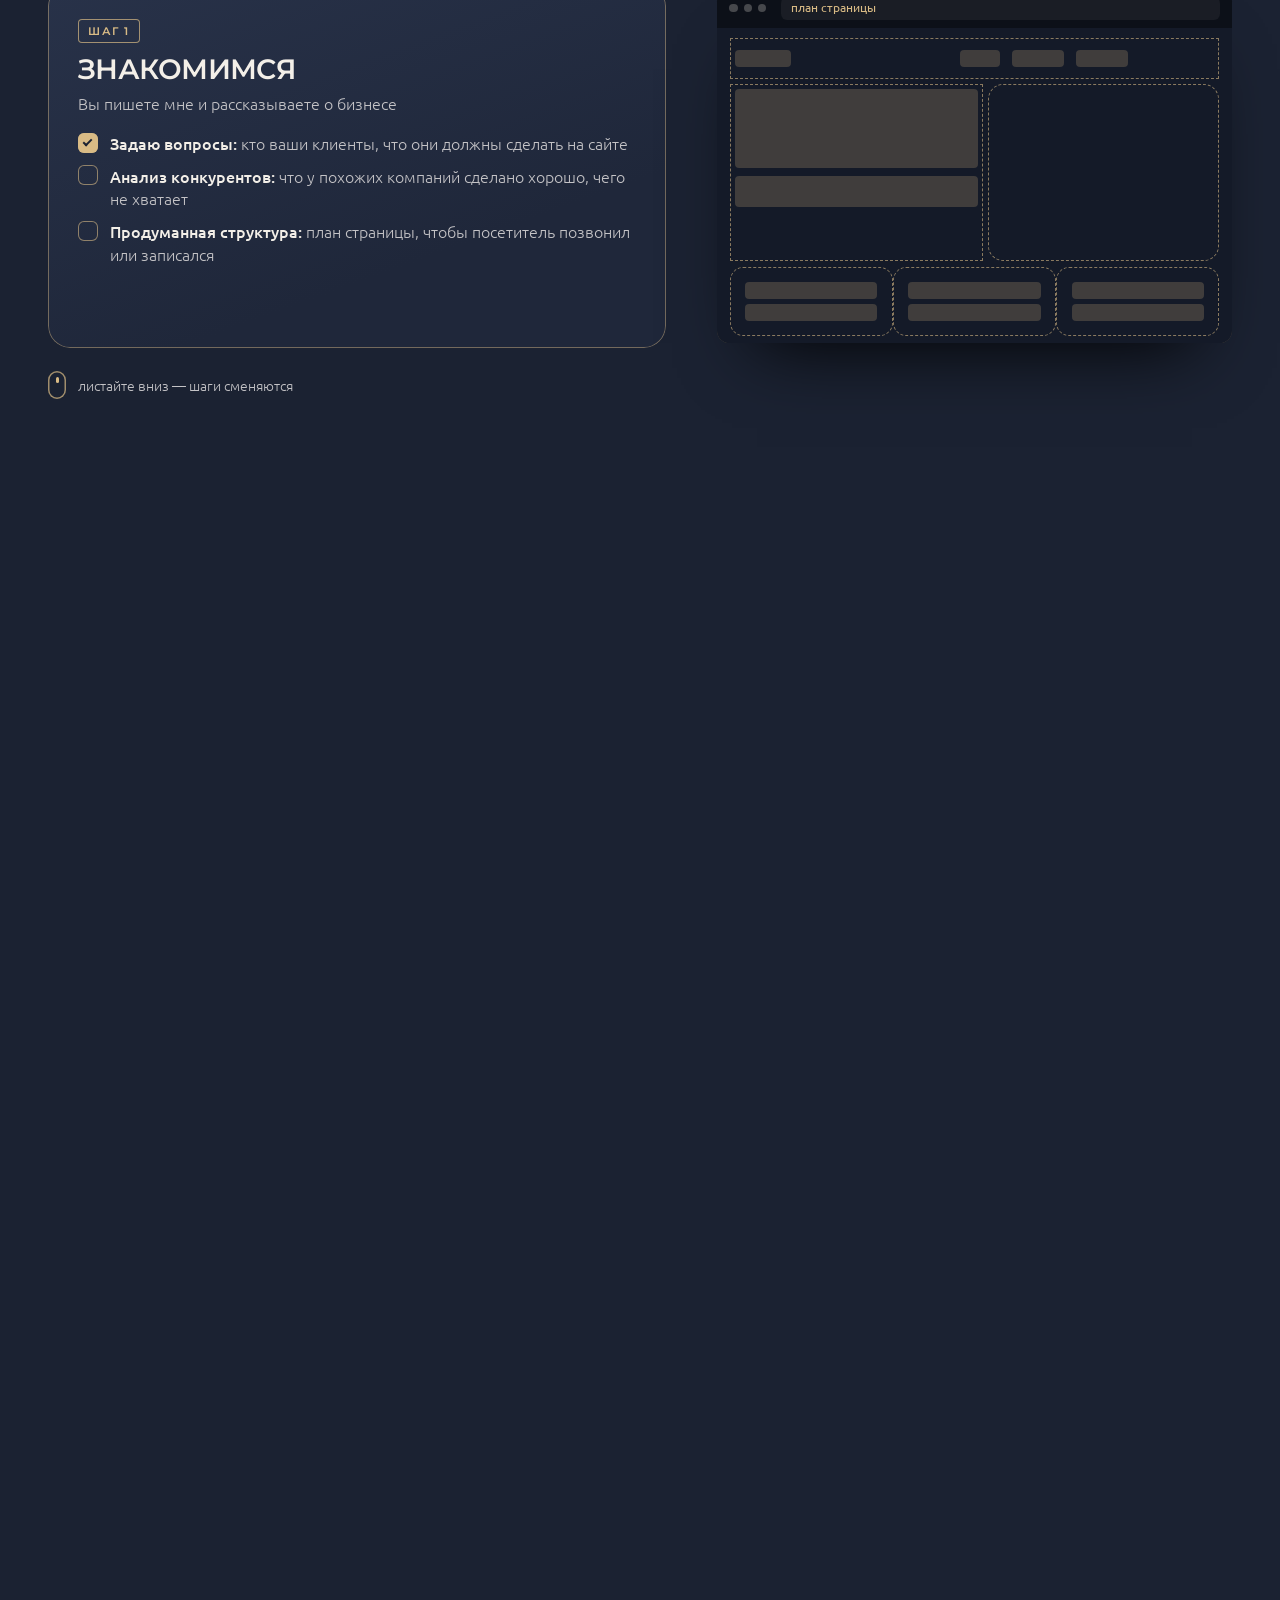
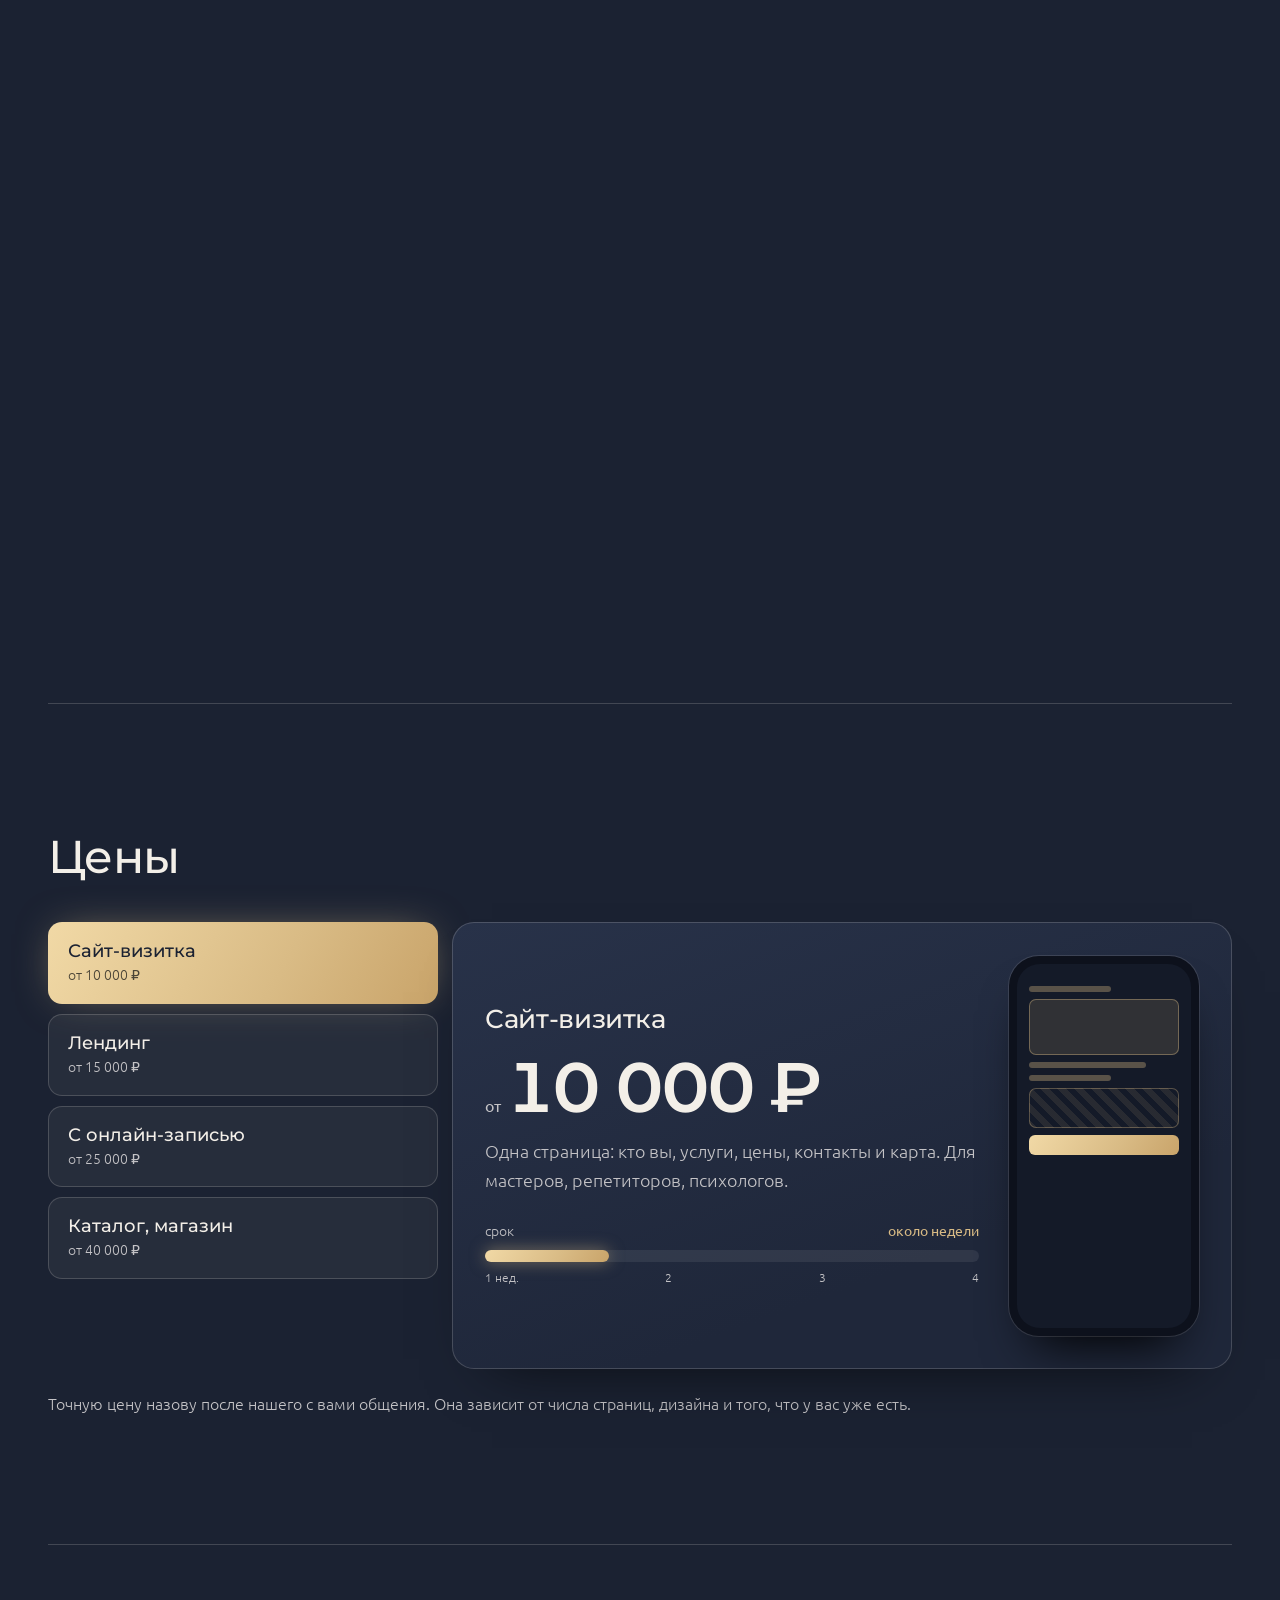
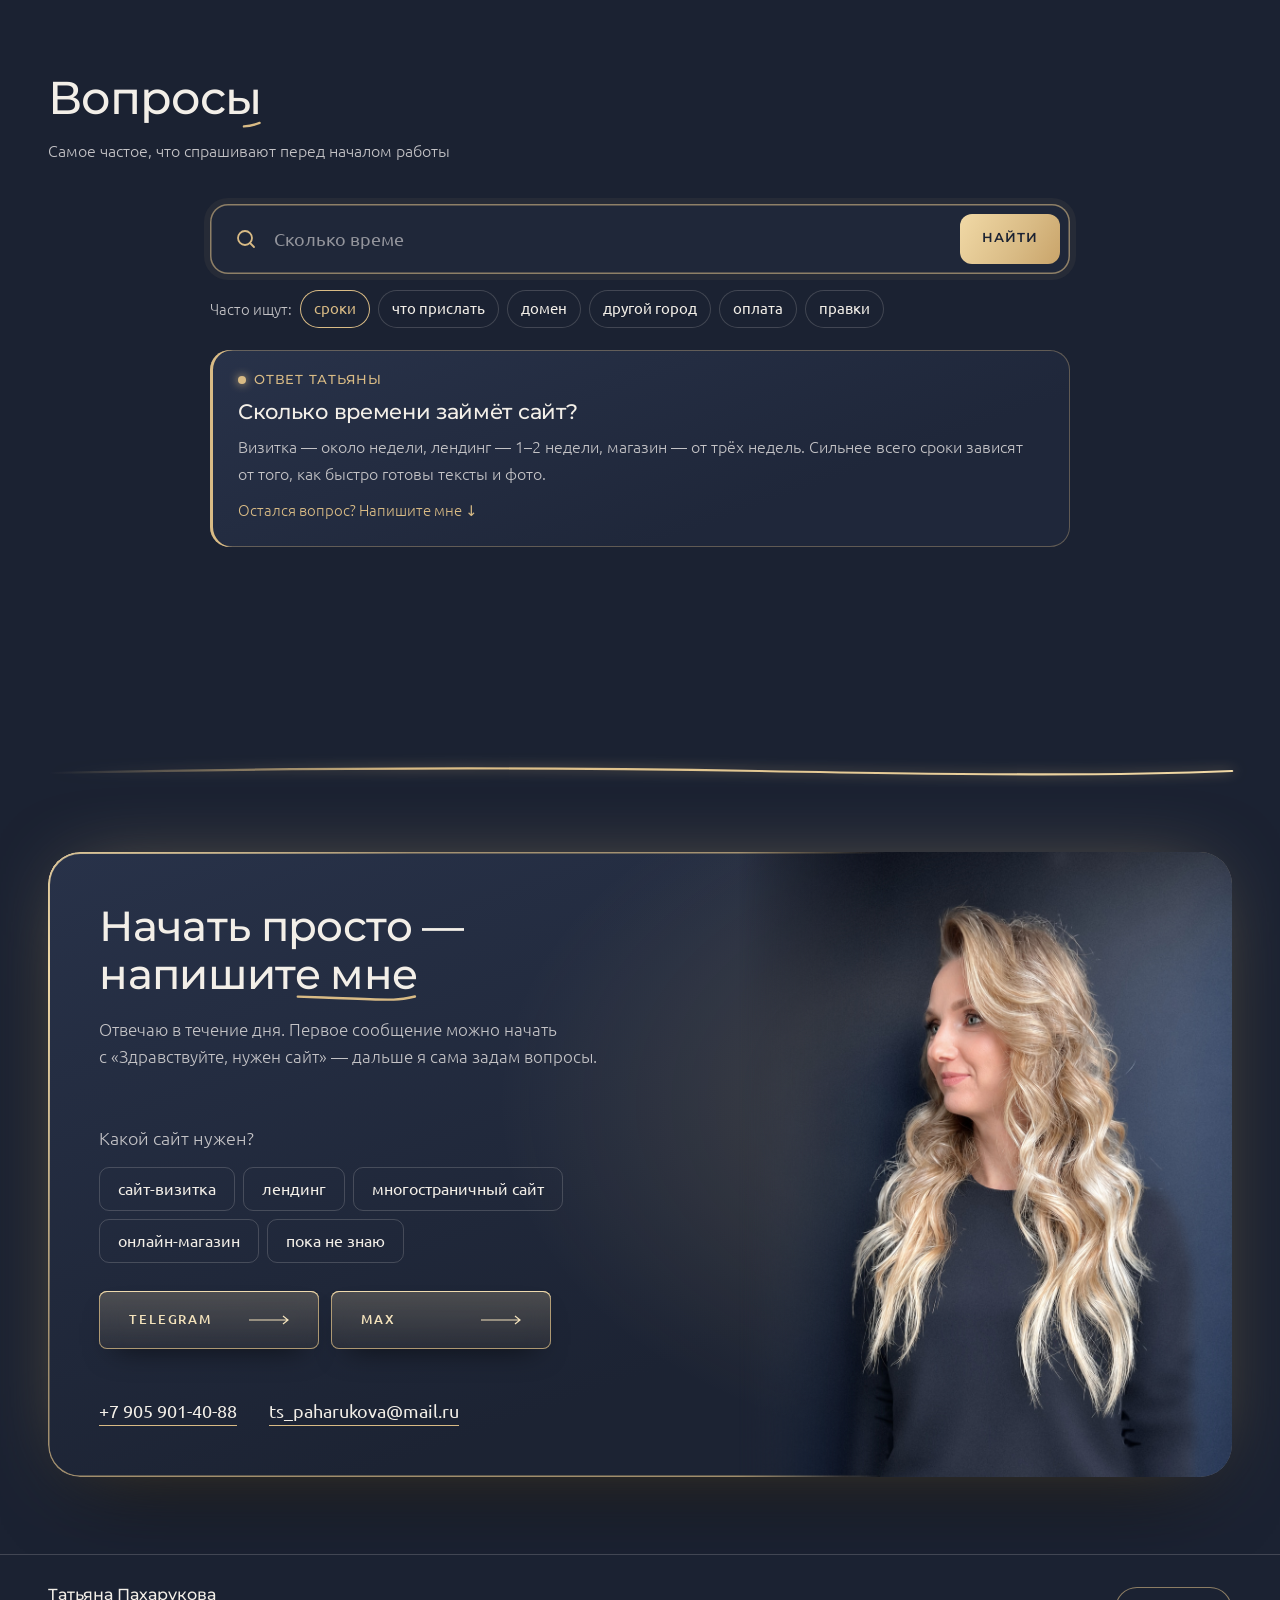
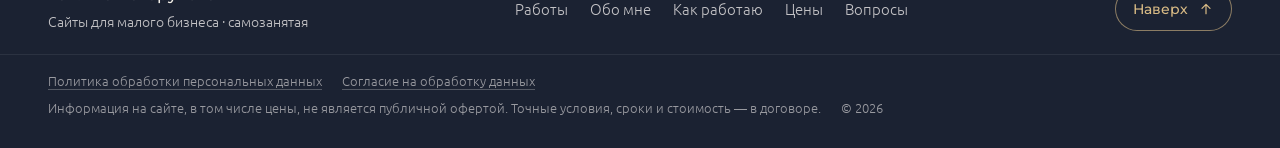
==== commit 321368a5: "Телефон: «Получить прототип» видна на первом экране; в «Вопросах» ответ про сроки открыт сразу Co-Au" ====
--- a/index.html
+++ b/index.html
@@ -24,7 +24,7 @@
 <!-- Шрифты мини-сайтов в «Ваш сайт за 10 секунд». Перед публикацией положить локально -->
 <link rel="stylesheet" href="fonts/mini/fonts.css">
 <link rel="stylesheet" href="css/style.css?v=31">
-<link rel="stylesheet" href="css/v2.css?v=34">
+<link rel="stylesheet" href="css/v2.css?v=35">
 </head>
 <body>
 
@@ -54,7 +54,7 @@
       <div class="hero-photo"><img src="img/tatiana-hero.jpg" width="1100" height="1391" alt="Татьяна Пахарукова"></div>
       <div class="hero-text">
         <h1>Расскажите о&nbsp;своём деле&nbsp;— покажу прототип вашего сайта. <b class="mark free">Бесплатно<svg viewBox="0 0 200 14" preserveAspectRatio="none" aria-hidden="true"><path pathLength="1" d="M3 9C45 4 95 3 140 6s45 4 57-1"/></svg></b></h1>
-        <p class="sub">Создаю сайты для малого бизнеса и&nbsp;специалистов. Работу начинаю с&nbsp;прототипа&nbsp;— первого варианта вашего сайта: его можно открыть и&nbsp;полистать на&nbsp;телефоне.</p>
+        <p class="sub">Создаю сайты для малого бизнеса и&nbsp;специалистов.<span class="sub-more"> Работу начинаю с&nbsp;прототипа&nbsp;— первого варианта вашего сайта: его можно открыть и&nbsp;полистать на&nbsp;телефоне.</span></p>
         <div class="actions">
           <a class="gold" href="#contact"><span>Получить прототип</span><svg class="arrow" viewBox="0 0 40 10" aria-hidden="true"><path d="M0 5h39M34 1l5 4-5 4"/></svg></a>
           <a class="pill" href="#works">Мои работы<svg class="arrow" viewBox="0 0 40 10" aria-hidden="true"><path d="M0 5h39M34 1l5 4-5 4"/></svg></a>
@@ -443,6 +443,6 @@
   <button class="cookie-ok" type="button">Хорошо</button>
 </div>
 
-<script src="js/v2.js?v=23"></script>
+<script src="js/v2.js?v=24"></script>
 </body>
 </html>
--- a/css/v2.css
+++ b/css/v2.css
@@ -1277,3 +1277,13 @@
   .kl-spark { width: 5px; height: 5px; margin: -2.5px; right: 2px; }
   @keyframes klFly { 0% { opacity: 1; transform: translate(0, 0); } 100% { opacity: 0; transform: translate(calc(-1 * var(--dx)), var(--dy)); } }
 }
+
+/* 7. (28.11) Первый экран на телефоне: кнопка «Получить прототип» видна сразу, без листания.
+   Фото чуть ниже, подзаголовок — только первое предложение (второе остаётся на компьютере). */
+@media (max-width: 860px) {
+  .hero-photo { height: 50svh; }
+  .hero-text { margin-top: -12svh; }
+  .hero .sub { margin-top: 18px; }
+  .hero .sub-more { display: none; }
+  .hero .actions { margin-top: 24px; }
+}
